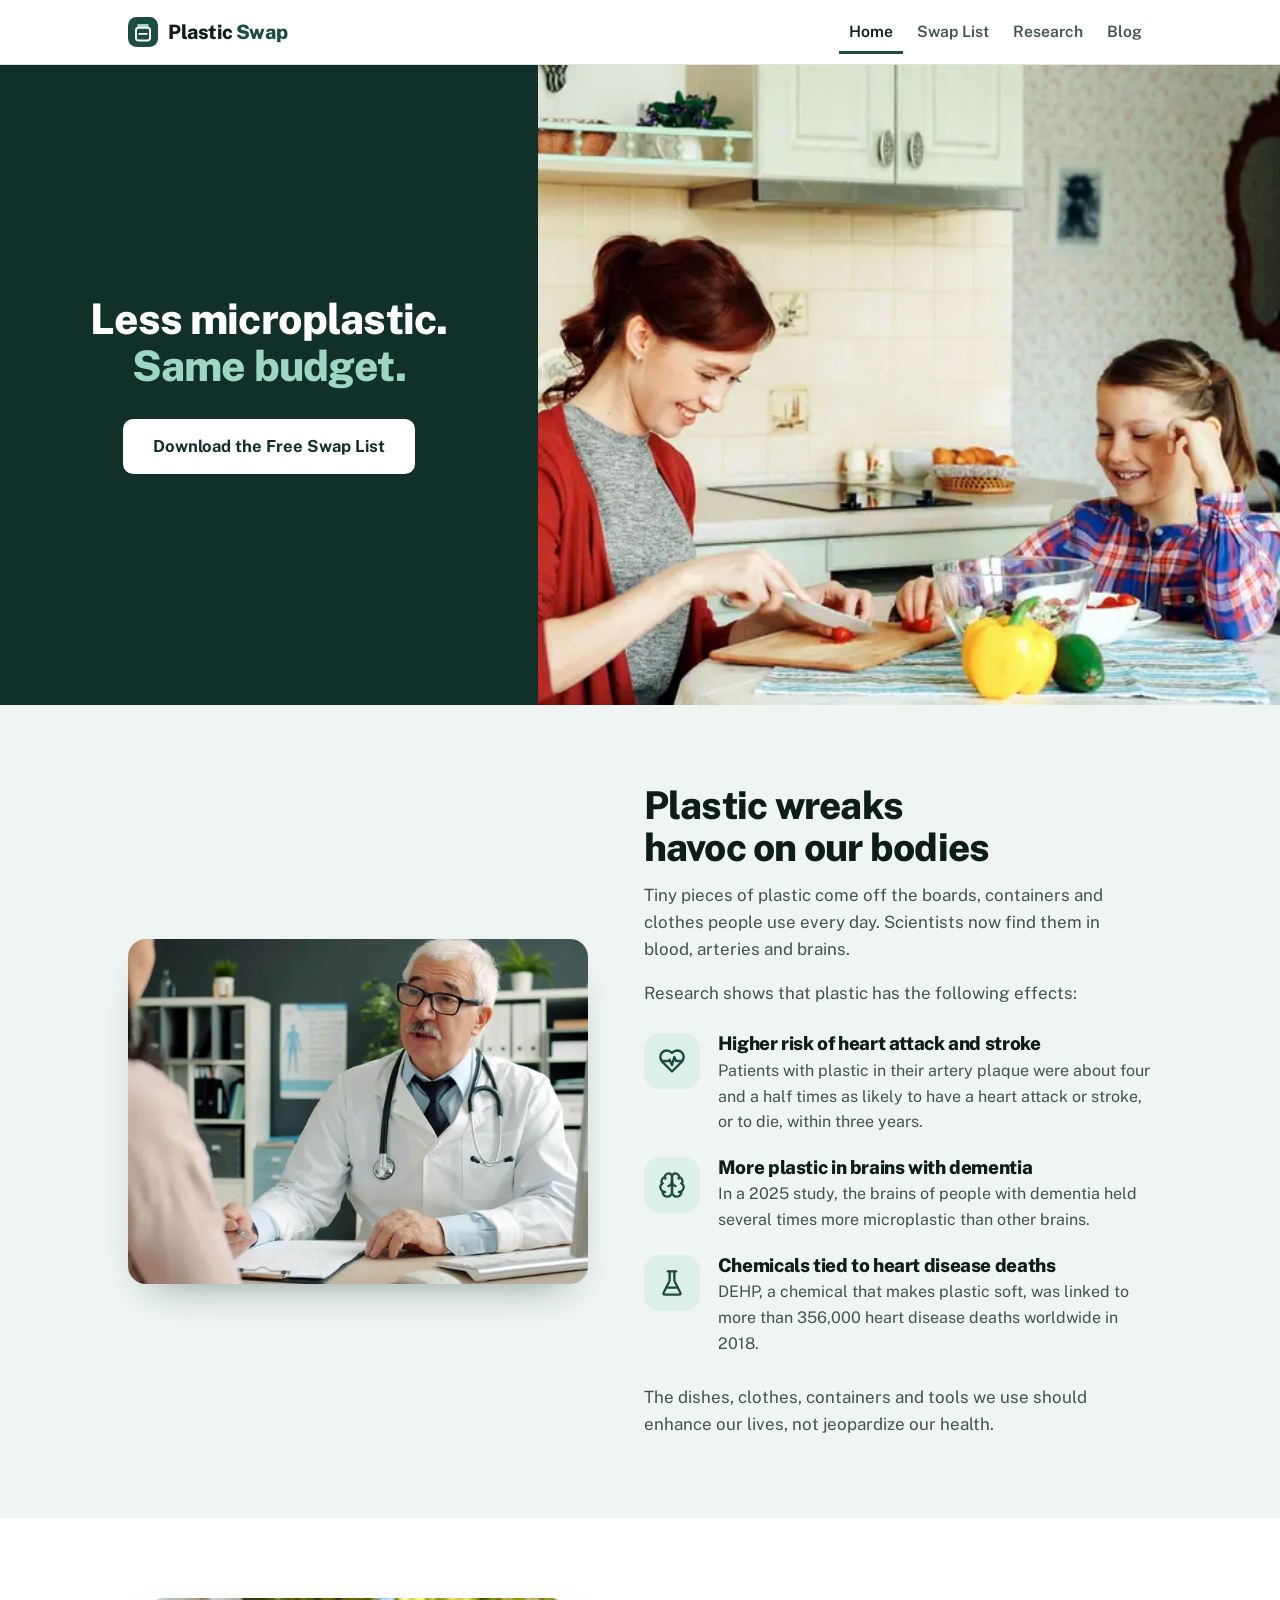
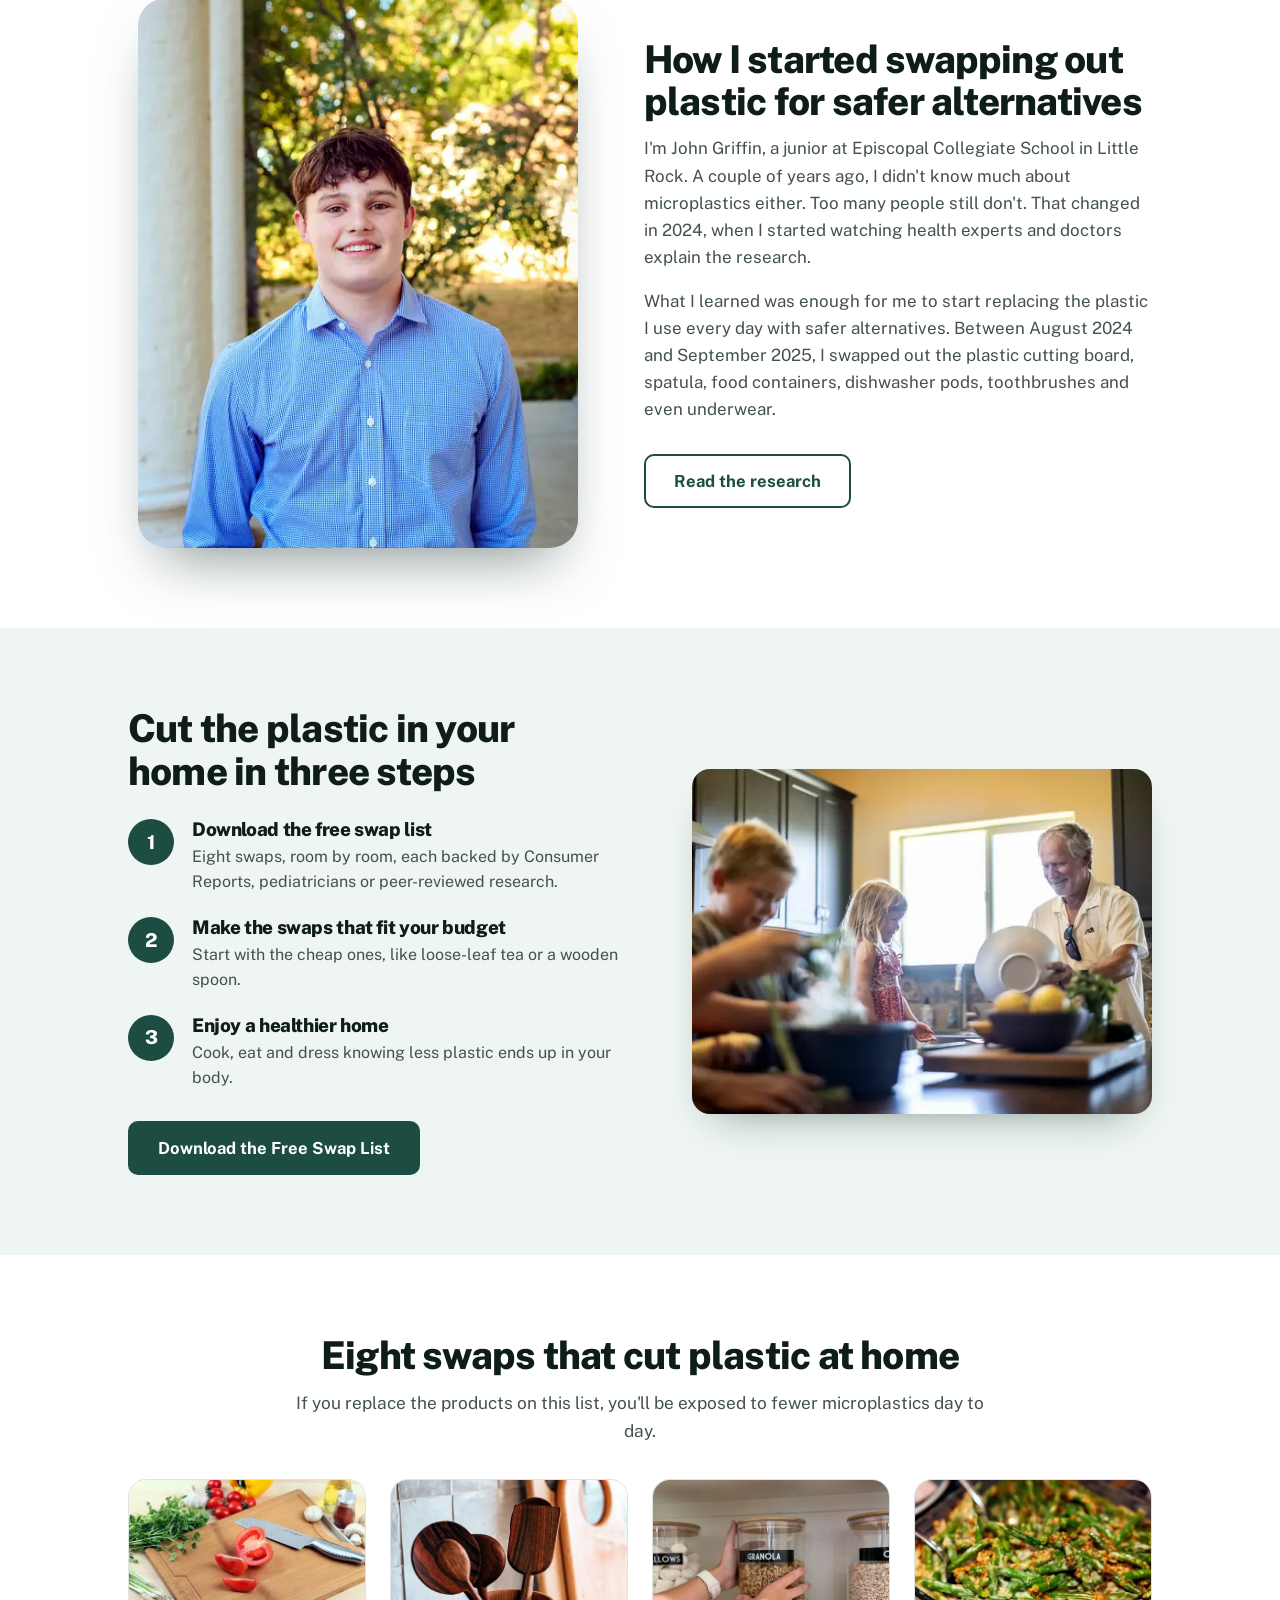
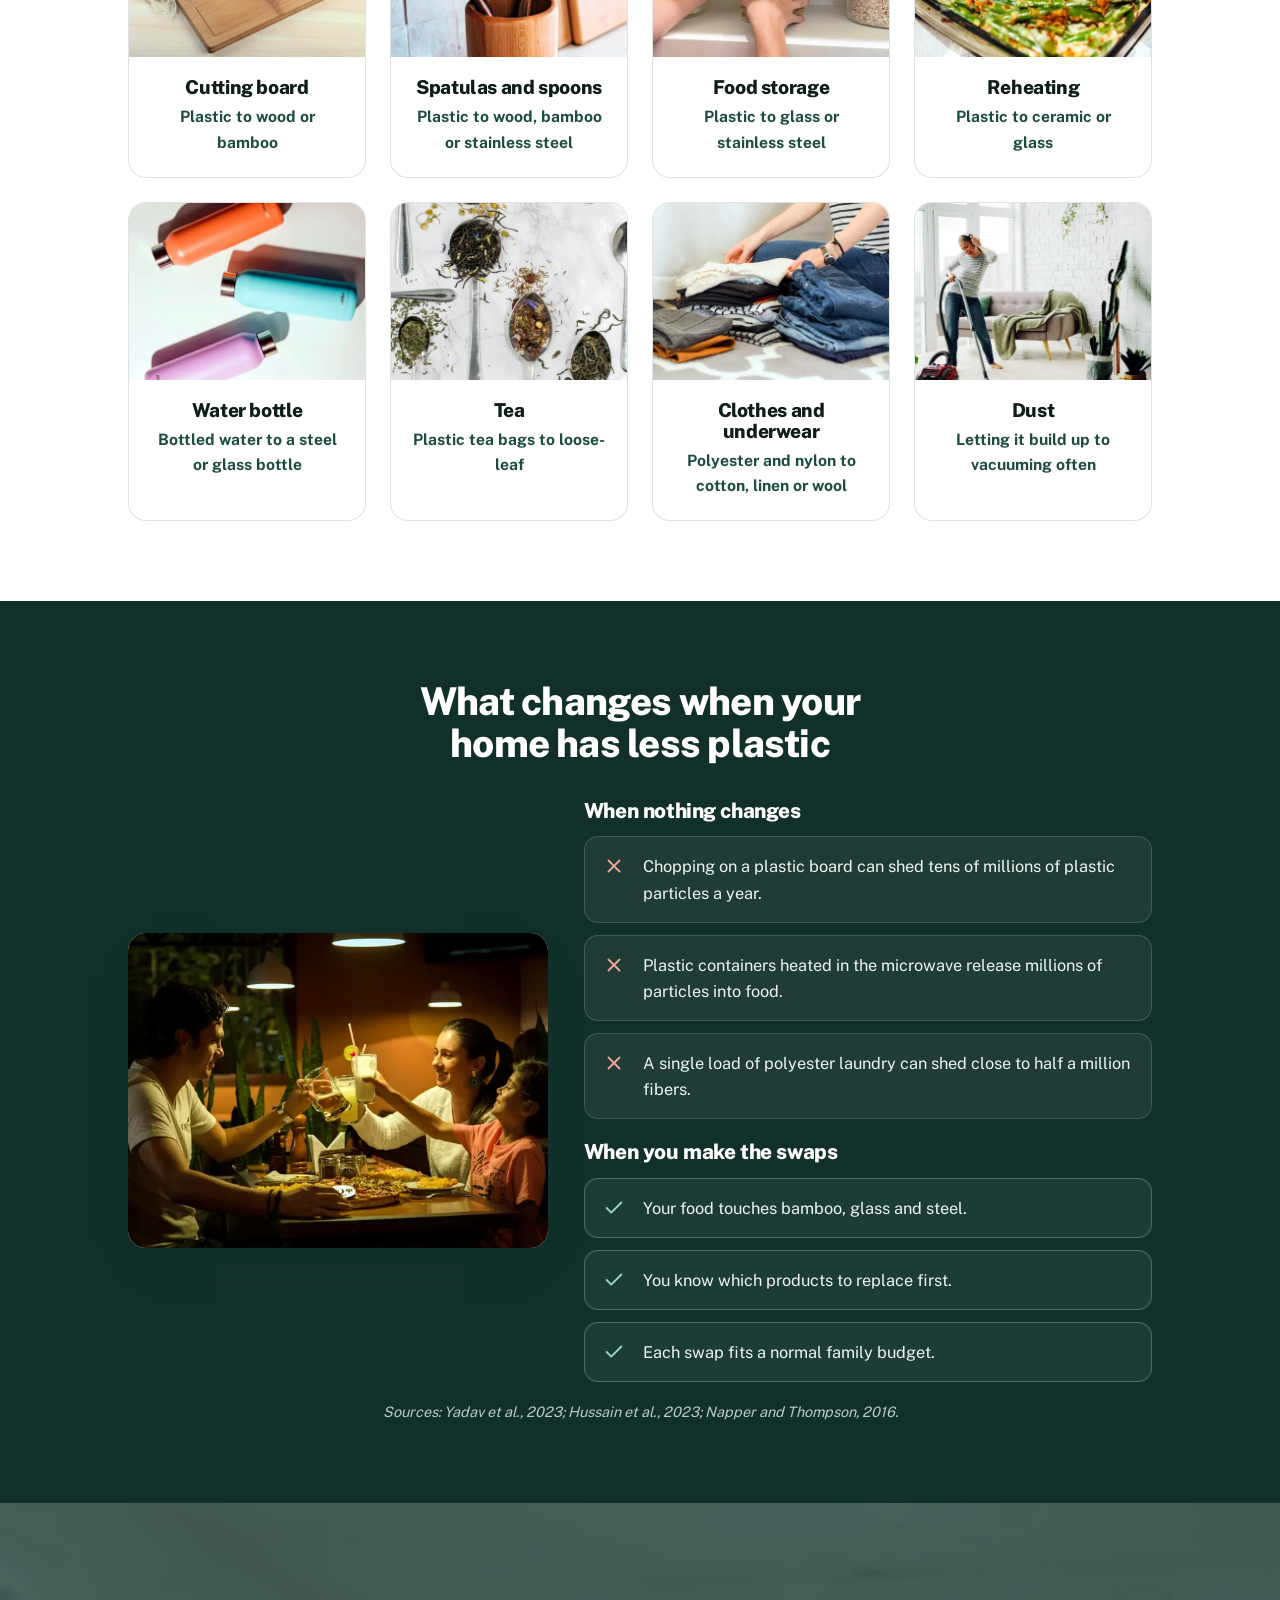
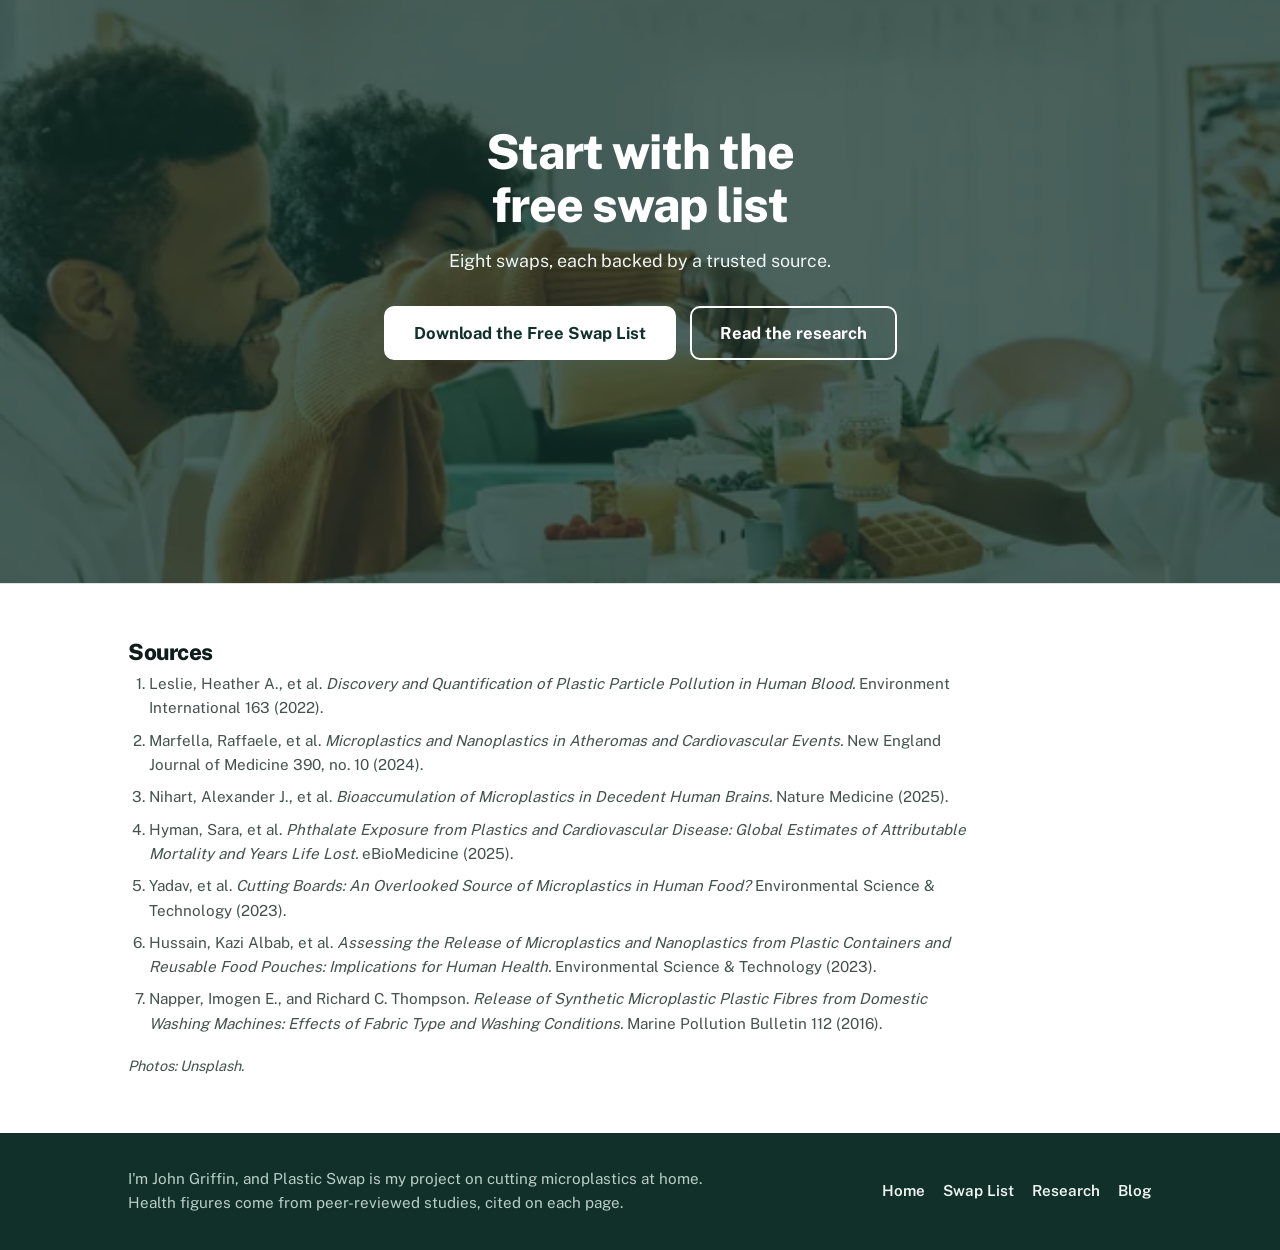
==== index.html @ f9f7e8ff "Step 3 wording Co-Authored-By: Claude Opus 5.5 <noreply@anthropic.com>" ====
<!DOCTYPE html>
<html lang="en">
<head>
<meta charset="UTF-8">
<meta name="viewport" content="width=device-width, initial-scale=1.0">
<title>Less Microplastic, Same Budget: Everyday Plastic Swaps | Plastic Swap</title>
<meta name="description" content="A free list of everyday plastic swaps backed by Consumer Reports, pediatricians and peer-reviewed research, from cutting boards and food storage to clothes and underwear.">
<meta name="robots" content="noindex,nofollow">
<link rel="canonical" href="https://odyssey-jotun.github.io/plastic-swap/">
<meta name="author" content="John Griffin">
<meta name="theme-color" content="#12302A">
<meta property="og:site_name" content="Plastic Swap">
<meta property="og:title" content="Less Microplastic, Same Budget: Everyday Plastic Swaps | Plastic Swap">
<meta property="og:description" content="A free list of everyday plastic swaps backed by Consumer Reports, pediatricians and peer-reviewed research, from cutting boards and food storage to clothes and underwear.">
<meta property="og:type" content="website">
<meta property="og:url" content="https://odyssey-jotun.github.io/plastic-swap/">
<meta property="og:image" content="https://odyssey-jotun.github.io/plastic-swap/images/og.jpg">
<meta property="og:image:width" content="1200">
<meta property="og:image:height" content="630">
<meta property="og:image:alt" content="Less microplastic. Same budget. A free list of everyday plastic swaps.">
<meta name="twitter:card" content="summary_large_image">
<link rel="icon" href="favicon.svg" type="image/svg+xml">
<link rel="preload" as="image" type="image/webp" href="images/banner-m-900.webp" imagesrcset="images/banner-m-600.webp 600w, images/banner-m-900.webp 900w" imagesizes="100vw" media="(max-width: 860px)" fetchpriority="high">
<link rel="preload" as="image" type="image/webp" href="images/banner-1300.webp" imagesrcset="images/banner-900.webp 900w, images/banner-1300.webp 1300w, images/banner-1800.webp 1800w" imagesizes="58vw" media="(min-width: 861px)" fetchpriority="high">
<link rel="preload" href="fonts/public-sans.woff2" as="font" type="font/woff2" crossorigin>
<style>@font-face{font-family:'Public Sans';font-style:normal;font-weight:400 800;font-display:swap;src:url(fonts/public-sans.woff2) format('woff2')}:root{--bg:#FFFFFF;--bg-alt:#EEF5F2;--card:#FFFFFF;--ink:#0F1D1A;--ink-soft:#43524E;--primary:#1C4C42;--primary-dk:#12302A;--blue:#2A62A0;--mint:#9ED6C4;--mint-lt:#DCEFE8;--red:#B0392B;--on-dark:#EEF5F2;--on-dark-soft:#B8CEC7;--line:rgba(15,29,26,0.12);--radius:18px;--radius-lg:28px;--wrap:1080px;--flow-tight:0.32em;--flow-block:44px;--flow-section:80px}*{box-sizing:border-box}html{scroll-behavior:smooth;scroll-padding-top:84px}@media (prefers-reduced-motion:reduce){html{scroll-behavior:auto}*{animation-duration:0.001ms !important;transition-duration:0.001ms !important}}body{margin:0;background:var(--bg);color:var(--ink);font-family:'Public Sans',ui-sans-serif,system-ui,-apple-system,'Segoe UI',sans-serif;font-size:18px;line-height:1.6;-webkit-font-smoothing:antialiased}h1,h2,h3{font-weight:800;line-height:1.1;margin:0 0 var(--flow-tight);color:var(--ink);letter-spacing:-0.02em;text-wrap:balance}p{margin:0 0 1em}p:last-child{margin-bottom:0}a{color:inherit}img{max-width:100%;height:auto}.wrap{max-width:var(--wrap);margin:0 auto;padding:0 28px}.skip{position:absolute;left:-9999px;top:10px;background:var(--card);color:var(--ink);padding:12px 18px;border-radius:10px;z-index:100;text-decoration:none;font-weight:700;border:2px solid var(--primary)}.skip:focus{left:16px}a:focus-visible{outline:3px solid var(--blue);outline-offset:3px;border-radius:4px}nav.site{position:sticky;top:0;z-index:20;background:rgba(255,255,255,0.95);backdrop-filter:blur(8px);border-bottom:1px solid var(--line)}nav.site .wrap{display:flex;align-items:center;justify-content:space-between;gap:4px 20px;padding-top:10px;padding-bottom:10px;flex-wrap:wrap}.wordmark{display:inline-flex;align-items:center;gap:10px;font-weight:800;font-size:1.24rem;letter-spacing:-0.02em;color:var(--ink);text-decoration:none;white-space:nowrap;min-height:44px}.wordmark .mark{width:30px;height:30px;flex:none}.wordmark .last{color:var(--primary)}nav.site ul{list-style:none;display:flex;align-items:center;gap:4px;margin:0;padding:0;font-size:0.98rem;font-weight:600}nav.site ul a{text-decoration:none;color:var(--ink-soft);display:inline-flex;align-items:center;min-height:44px;padding:0 10px;white-space:nowrap;transition:color 0.15s ease}nav.site ul a:hover{color:var(--blue)}nav.site ul a[aria-current="page"]{color:var(--ink);box-shadow:inset 0 -3px 0 var(--primary)}.btn{display:inline-flex;align-items:center;justify-content:center;text-align:center;min-height:52px;padding:12px 28px;background:var(--primary);color:#FFFFFF;text-decoration:none;font-weight:700;font-size:1.04rem;border-radius:10px;border:2px solid var(--primary);transition:background 0.18s ease,color 0.18s ease,border-color 0.18s ease}.btn:hover{background:var(--blue);border-color:var(--blue)}.btn.light{background:#FFFFFF;border-color:#FFFFFF;color:var(--primary-dk)}.btn.light:hover{background:var(--mint);border-color:var(--mint)}.btn-row{display:flex;gap:14px;flex-wrap:wrap;align-items:center;justify-content:center;margin-top:30px}section{padding:var(--flow-section) 0}.band{background:var(--bg-alt)}.section-head{max-width:720px;margin-bottom:34px}.section-head.center{text-align:center;margin-left:auto;margin-right:auto}h2{font-size:clamp(1.75rem,3.2vw,2.4rem)}.section-head p{color:var(--ink-soft);font-size:1.08rem}.banner{position:relative;background:var(--primary-dk);color:var(--on-dark);overflow:hidden;min-height:min(680px,78vh);display:flex;align-items:center}.banner picture,.banner img{position:absolute;inset:0;width:100%;height:100%}.banner img{object-fit:cover;object-position:70% 40%}.banner::before{content:"";position:absolute;inset:0;z-index:1;background:linear-gradient(90deg,rgba(18,48,42,0.94) 0%,rgba(18,48,42,0.86) 30%,rgba(18,48,42,0.35) 52%,rgba(18,48,42,0) 66%)}.banner .wrap{position:relative;z-index:2;width:100%;padding-top:56px;padding-bottom:56px}.banner-text{max-width:600px;text-align:center}.banner h1{color:#FFFFFF;font-size:clamp(2.4rem,4.6vw,3.8rem)}.banner h1 span{display:block;color:var(--mint)}.portrait{margin:0;aspect-ratio:4/5;border-radius:var(--radius-lg);overflow:hidden;width:100%;max-width:440px;justify-self:center;box-shadow:0 30px 60px -24px rgba(18,48,42,0.55)}.portrait img{display:block;width:100%;height:100%;object-fit:cover}@media (prefers-reduced-motion:no-preference){.banner-text{animation:rise 0.7s cubic-bezier(.2,.7,.2,1) 0.1s both}}@keyframes rise{from{opacity:0;transform:translateY(18px)}to{opacity:1;transform:none}}@media (max-width:860px){.banner{display:block;min-height:0}.banner picture,.banner img{position:static;display:block;height:auto;aspect-ratio:4/3}.banner::before{display:none}.banner .wrap{padding-top:30px;padding-bottom:44px}.banner-text{max-width:none}}.page-hero{padding:60px 0 64px}.page-hero h1{font-size:clamp(2.1rem,4.4vw,3.1rem)}.page-hero .lede{font-size:1.14rem;color:var(--ink-soft);margin-top:8px;max-width:34em}.page-hero .btn-row{justify-content:flex-start}.split{display:grid;grid-template-columns:1.05fr 0.95fr;gap:56px;align-items:center}.split.flip{grid-template-columns:0.95fr 1.05fr}.split p{color:var(--ink-soft);font-size:1.06rem}.photo{margin:0;border-radius:var(--radius);overflow:hidden;aspect-ratio:4/3;background:var(--bg-alt);box-shadow:0 20px 40px -24px rgba(18,48,42,0.55)}.photo img{display:block;width:100%;height:100%;object-fit:cover}.cards{display:grid;grid-template-columns:repeat(3,1fr);gap:22px}.card{background:var(--card);border:1px solid var(--line);border-radius:var(--radius);padding:30px 26px 28px;text-align:center}.card h3{font-size:1.24rem}.card p{font-size:1rem;color:var(--ink-soft)}.icon{width:64px;height:64px;border-radius:18px;background:var(--mint-lt);color:var(--primary);display:flex;align-items:center;justify-content:center;margin:0 auto 18px}.icon svg{width:32px;height:32px}a.card{text-decoration:none;color:inherit;transition:border-color 0.15s ease}a.card:hover{border-color:var(--blue)}a.card:hover h3{color:var(--blue)}.card .to{font-size:0.95rem;font-weight:700;color:var(--primary);margin:0}.punch{font-weight:700;font-size:clamp(1.2rem,2.2vw,1.45rem);line-height:1.35;text-align:center;color:var(--primary);max-width:720px;margin:var(--flow-block) auto 0}.steps{list-style:none;margin:0;padding:0;display:grid;grid-template-columns:repeat(3,1fr);gap:22px;counter-reset:step}.steps li{background:var(--card);border:1px solid var(--line);border-radius:var(--radius);padding:28px 26px;counter-increment:step;text-align:center}.steps li:before{content:counter(step);display:flex;align-items:center;justify-content:center;width:46px;height:46px;border-radius:50%;background:var(--primary);color:#FFFFFF;font-weight:800;font-size:1.3rem;margin:0 auto 18px}.steps h3{font-size:1.24rem}.steps p{font-size:1rem;color:var(--ink-soft)}.after{background:var(--primary-dk);color:var(--on-dark)}.after h2,.after h3{color:#FFFFFF}.stakes{display:grid;grid-template-columns:1fr 1fr;gap:26px}.stake h3{font-size:1.3rem;margin-bottom:14px;text-align:center}.outcomes{list-style:none;margin:0;padding:0;display:grid;gap:12px}.outcomes li{display:grid;grid-template-columns:26px 1fr;gap:14px;align-items:start;background:rgba(255,255,255,0.06);border:1px solid rgba(238,245,242,0.16);border-radius:14px;padding:16px 18px;color:var(--on-dark);font-size:1.02rem}.outcomes svg{width:22px;height:22px;margin-top:2px;color:#F2A597}.stake.good .outcomes svg{color:var(--mint)}.stake.good .outcomes li{background:rgba(158,214,196,0.08);border-color:rgba(158,214,196,0.34)}.after .cite-line{color:var(--on-dark-soft);text-align:center}.closing{text-align:center}.closing .wrap{max-width:680px}.closing p{color:var(--ink-soft);font-size:1.08rem}.card .num{font-weight:800;font-size:clamp(2.3rem,4vw,2.9rem);line-height:1;letter-spacing:-0.03em;color:var(--primary);margin:0 0 10px}.card .of{font-size:0.9rem;font-weight:700;color:var(--ink-soft);margin:12px 0 0;border-top:1px solid var(--line);padding-top:12px}.card .more{margin-top:12px;font-weight:700;font-size:0.96rem}.card .more a{color:var(--blue);text-decoration-thickness:2px;text-underline-offset:3px}.cards.four{grid-template-columns:repeat(2,1fr);max-width:860px;margin:0 auto}.btn.ghost{background:transparent;color:var(--primary)}.btn.ghost:hover{background:var(--primary);color:#FFFFFF;border-color:var(--primary)}.cite-line.center{text-align:center}.hero-photo{margin:0;border-radius:var(--radius-lg);overflow:hidden;aspect-ratio:3/2;background:var(--bg-alt);box-shadow:0 24px 48px -26px rgba(18,48,42,0.6)}.hero-photo img{display:block;width:100%;height:100%;object-fit:cover}.prose{max-width:760px;margin:0 auto}.prose p{color:var(--ink-soft);font-size:1.06rem}.chart{background:var(--card);border:1px solid var(--line);border-radius:var(--radius);padding:28px 30px;margin:0}.chart h3{font-size:1.22rem}.chart .sub{color:var(--ink-soft);font-size:0.98rem;margin-bottom:20px}.bars{display:grid;gap:14px}.barline{display:grid;grid-template-columns:130px 1fr;gap:12px;align-items:center;font-size:0.94rem;font-weight:600;color:var(--ink-soft)}.track{height:40px;background:var(--bg-alt);border-radius:6px}.bar{display:flex;align-items:center;justify-content:flex-end;height:100%;padding-right:10px;border-radius:6px;color:#FFFFFF;font-weight:800;min-width:60px}.bar.hi{background:var(--red)}.bar.lo{background:var(--primary)}.lead{font-size:1.12rem;color:var(--ink-soft)}.points,.statlist,.steps-list{list-style:none;margin:26px 0 0;padding:0;display:grid;gap:22px}.points li{display:grid;grid-template-columns:56px 1fr;gap:18px;align-items:start}.points .icon{width:56px;height:56px;border-radius:16px;margin:0}.points .icon svg{width:28px;height:28px}.points h3,.statlist h3,.steps-list h3{font-size:1.18rem;margin-bottom:4px}.points p,.statlist p,.steps-list p{font-size:1rem;color:var(--ink-soft);margin:0}.statlist li{display:grid;grid-template-columns:120px 1fr;gap:18px;align-items:start;padding-bottom:20px;border-bottom:1px solid var(--line)}.statlist li:last-child{border-bottom:0;padding-bottom:0}.statlist .n{font-weight:800;font-size:2rem;line-height:1.05;letter-spacing:-0.03em;color:var(--primary);margin:0}.steps-list{counter-reset:step}.steps-list li{display:grid;grid-template-columns:46px 1fr;gap:18px;align-items:start;counter-increment:step}.steps-list li:before{content:counter(step);display:flex;align-items:center;justify-content:center;width:46px;height:46px;border-radius:50%;background:var(--primary);color:#FFFFFF;font-weight:800;font-size:1.2rem}.split .btn-row{justify-content:flex-start}.pcards{display:grid;grid-template-columns:repeat(3,1fr);gap:24px}.pcards.four{grid-template-columns:repeat(4,1fr)}.pcard{background:var(--card);border:1px solid var(--line);border-radius:var(--radius);overflow:hidden;text-decoration:none;color:inherit;display:flex;flex-direction:column}a.pcard{transition:border-color 0.15s ease,transform 0.2s ease}a.pcard:hover{border-color:var(--blue);transform:translateY(-3px)}a.pcard:hover h3{color:var(--blue)}.card-photo{margin:0;aspect-ratio:4/3;overflow:hidden;background:var(--bg-alt)}.card-photo img{display:block;width:100%;height:100%;object-fit:cover}.pcard-body{padding:20px 20px 22px;text-align:center}.pcard-body h3{font-size:1.2rem}.pcard-body p{font-size:0.98rem;color:var(--ink-soft)}.pcard-body .to{font-weight:700;color:var(--primary);margin:0}.pcard .num{font-weight:800;font-size:1.9rem;line-height:1;letter-spacing:-0.03em;color:var(--primary);margin:0 0 8px}.pcard .more{margin-top:10px;font-weight:700}.pcard .more a{color:var(--blue);text-underline-offset:3px}.stakes-split{display:grid;grid-template-columns:0.85fr 1.15fr;gap:36px;align-items:center}.stakes-split .stakes{grid-template-columns:1fr;gap:22px}.stakes-split .stake h3{text-align:left}.btn.ghost-light{background:transparent;color:#FFFFFF;border-color:#FFFFFF}.btn.ghost-light:hover{background:#FFFFFF;color:var(--primary-dk)}.closing-banner h2{color:#FFFFFF;font-size:clamp(2rem,3.8vw,3rem)}.closing-banner p{color:var(--on-dark);font-size:1.12rem}@media (max-width:1000px){.pcards.four{grid-template-columns:repeat(2,1fr)}}@media (max-width:860px){.pcards{grid-template-columns:repeat(2,1fr);gap:14px}.stakes-split{grid-template-columns:1fr}.statlist li{grid-template-columns:1fr;gap:6px}}@media (max-width:620px){.pcards,.pcards.four{grid-template-columns:1fr}}.room{scroll-margin-top:90px}.room + .room{border-top:1px solid var(--line)}.swaps{display:grid;grid-template-columns:repeat(auto-fit,minmax(260px,320px));justify-content:center;gap:22px}.swap{background:var(--card);border:1px solid var(--line);border-radius:var(--radius);overflow:hidden;scroll-margin-top:90px}.swap-body{padding:0 24px 24px}.swap .icon{margin-top:-32px;position:relative;box-shadow:0 0 0 5px var(--card)}.swap h3{font-size:1.3rem;text-align:center}.swap .to{text-align:center;font-weight:700;color:var(--primary);margin-bottom:14px}.swap-body>p{color:var(--ink-soft);font-size:1rem}.facts-list{list-style:none;margin:16px 0 0;padding:14px 0 0;border-top:1px solid var(--line);display:grid;gap:8px;font-size:0.96rem}.facts-list li{display:grid;grid-template-columns:20px 1fr;gap:10px;align-items:start;color:var(--ink-soft)}.facts-list svg{width:18px;height:18px;margin-top:3px;color:var(--primary)}.facts-list b{display:block;color:var(--ink);font-weight:700}.band .swap{background:#FFFFFF}.cite-line{font-size:0.9rem;color:var(--ink-soft);font-style:italic;margin-top:18px}.refs{padding:56px 0;border-top:1px solid var(--line)}.refs h2{font-size:1.4rem}.refs ol{max-width:860px;margin:0;padding-left:1.3rem;display:grid;gap:8px;font-size:0.95rem;color:var(--ink-soft)}footer{background:var(--primary-dk);color:var(--on-dark-soft);padding:34px 0;font-size:0.95rem}footer .wrap{display:flex;justify-content:space-between;align-items:center;flex-wrap:wrap;gap:10px 24px}footer p{margin:0;max-width:40em}footer ul{list-style:none;display:flex;flex-wrap:wrap;gap:0 18px;margin:0;padding:0;font-weight:600}footer ul a{display:inline-flex;align-items:center;min-height:44px;color:var(--on-dark);text-decoration:none}footer ul a:hover{color:var(--mint)}@media (max-width:860px){.split,.split.flip{grid-template-columns:1fr;gap:30px}.split>.portrait,.split>.photo{order:-1}.page-hero .portrait{max-width:340px}.cards,.cards.four,.steps,.stakes{grid-template-columns:1fr}.page-hero .hero-photo{order:-1;aspect-ratio:16/10}.cards.preview{grid-template-columns:1fr 1fr;gap:12px}.cards.preview .card{padding:20px 12px}.cards.preview .icon{width:52px;height:52px;margin-bottom:10px}.cards.preview h3{font-size:1.06rem}.cards.preview .to{font-size:0.86rem}}@media (max-width:620px){:root{--flow-section:56px;--flow-block:34px}body{font-size:17px}.wrap{padding:0 20px}.page-hero{padding:28px 0 44px}.btn-row .btn{width:100%}.barline{grid-template-columns:1fr;gap:4px}.chart{padding:22px 18px}.swaps{grid-template-columns:1fr}.wordmark{font-size:1.14rem}}.room-tag{display:none}@media print{@page{size:letter;margin:0.45in 0.55in}body{font-size:10.5pt}nav.site,footer,.skip,.page-hero .portrait,.page-hero .hero-photo,.card-photo,.btn-row,.closing,.room .section-head{display:none !important}main{display:grid;grid-template-columns:1fr 1fr;gap:10pt}.page-hero{grid-column:1 / -1;padding:0 0 2pt}.page-hero .wrap,.page-hero .split{display:block;padding:0}.page-hero h1{font-size:20pt}.page-hero .lede{font-size:10.5pt;margin:4pt 0 0;max-width:none}.room,.room .wrap,.swaps{display:contents}.swap-body{padding:0}.swap .icon{margin-top:0;box-shadow:none}.swap{padding:9pt 13pt 9pt;break-inside:avoid;border-color:#BFCFCA;border-radius:12px}.room-tag{display:block;text-align:center;font-size:8pt;font-weight:700;letter-spacing:0.02em;color:var(--ink-soft);margin:0 0 2pt}.swap .icon{width:30px;height:30px;border-radius:9px;margin-bottom:4pt}.swap .icon svg{width:19px;height:19px}.swap h3{font-size:12.5pt;margin-bottom:1pt}.swap .to{font-size:9.5pt;margin-bottom:5pt}.swap-body>p{font-size:9.2pt;line-height:1.4}.facts-list{font-size:8.8pt;line-height:1.35;margin-top:6pt;padding-top:6pt;gap:2pt}.facts-list li{grid-template-columns:12px 1fr;gap:6pt}.facts-list svg{width:11px;height:11px;margin-top:2px}.facts-list b{display:inline;margin-right:4pt}.refs{display:none !important}}.closing-banner::before{background:rgba(18,48,42,0.76)}.closing-banner .banner-text{margin:0 auto}@media (max-width:860px){.closing-banner .wrap{padding-top:30px}}.swap .source{display:grid;grid-template-columns:18px 1fr;gap:10px;align-items:start;margin:16px 0 0;padding-top:14px;border-top:1px solid var(--line);font-size:0.92rem;color:var(--ink-soft)}.swap .source svg{width:16px;height:16px;margin-top:3px;color:var(--primary)}.swap .more{margin:10px 0 0;font-weight:700;font-size:0.95rem}.swap .more a{color:var(--blue);text-underline-offset:3px}.byline{font-weight:700;color:var(--primary);margin-bottom:8px}.post{padding-top:24px}.prose h2{margin-top:var(--flow-block)}.prose h3{font-size:1.2rem;margin-top:28px;scroll-margin-top:90px}.table-wrap{overflow-x:auto;margin:28px 0 0;border:1px solid var(--line);border-radius:var(--radius)}.price-table{width:100%;border-collapse:collapse;font-size:0.96rem;min-width:560px}.price-table th,.price-table td{text-align:left;padding:12px 16px;border-bottom:1px solid var(--line);vertical-align:top}.price-table thead th{background:var(--bg-alt);font-weight:700;color:var(--ink)}.price-table tbody tr:last-child th,.price-table tbody tr:last-child td{border-bottom:0}.price-table tbody th a{color:var(--primary);text-underline-offset:3px}.price-table td{color:var(--ink-soft)}@media (max-width:620px){.pcards.preview{grid-template-columns:1fr 1fr;gap:12px}.pcards.preview .pcard-body{padding:12px 10px 14px}.pcards.preview h3{font-size:1rem}.pcards.preview .to{font-size:0.86rem}}@media print{.swap .more{display:none}.swap .source{font-size:8.5pt;margin-top:6pt;padding-top:6pt;grid-template-columns:11px 1fr;gap:6pt}.swap .source svg{width:11px;height:11px;margin-top:1px}}@media print{@page{margin:0.4in 0.5in}main{gap:8pt}.page-hero h1{font-size:18pt}.page-hero .lede{font-size:9.5pt}.swap{padding:7pt 11pt 7pt}.room-tag{font-size:7pt;margin:0 0 1pt}.swap .icon{width:24px;height:24px;border-radius:7px;margin-bottom:2pt}.swap .icon svg{width:15px;height:15px}.swap h3{font-size:11.5pt}.swap .to{font-size:9pt;margin-bottom:3pt}.swap-body>p{font-size:8.8pt;line-height:1.35}.swap .source{font-size:8pt;margin-top:4pt;padding-top:4pt}}@media (min-width:861px){.hero-split{display:grid;grid-template-columns:0.42fr 0.58fr;align-items:stretch;min-height:min(640px,76vh)}.hero-split::before{display:none}.hero-split picture{position:relative;grid-column:2;grid-row:1;inset:auto}.hero-split picture img{position:absolute;inset:0;width:100%;height:100%;object-fit:cover;object-position:78% 40%}.hero-split .wrap{grid-column:1;grid-row:1;display:flex;align-items:center;justify-content:center;padding:56px 28px;max-width:none;margin:0}.hero-split .banner-text{max-width:540px}.hero-split h1{font-size:clamp(2rem,3.3vw,3.1rem)}}.points + p{margin-top:28px}</style>
<script type="application/ld+json">{"@context":"https://schema.org","@graph":[{"@type":"WebSite","@id":"https://odyssey-jotun.github.io/plastic-swap/#site","url":"https://odyssey-jotun.github.io/plastic-swap/","name":"Plastic Swap","description":"A free list of everyday plastic swaps that cut microplastic exposure at home, with what each one cost.","author":{"@id":"https://odyssey-jotun.github.io/plastic-swap/#john"},"inLanguage":"en-US"},{"@type":"Person","@id":"https://odyssey-jotun.github.io/plastic-swap/#john","name":"John Griffin","description":"High school junior in Little Rock who created Plastic Swap, a free list of everyday swaps that cut microplastic exposure at home."},{"@type":"WebPage","@id":"https://odyssey-jotun.github.io/plastic-swap/#page","url":"https://odyssey-jotun.github.io/plastic-swap/","name":"Less Microplastic, Same Budget: Everyday Plastic Swaps | Plastic Swap","description":"A free list of everyday plastic swaps backed by Consumer Reports, pediatricians and peer-reviewed research, from cutting boards and food storage to clothes and underwear.","isPartOf":{"@id":"https://odyssey-jotun.github.io/plastic-swap/#site"},"author":{"@id":"https://odyssey-jotun.github.io/plastic-swap/#john"},"inLanguage":"en-US","datePublished":"2026-11-02","dateModified":"2026-11-02","image":"https://odyssey-jotun.github.io/plastic-swap/images/og.jpg","about":"Reducing microplastic exposure at home"}]}</script>
</head>
<body>

<a class="skip" href="#main">Skip to content</a>
<nav class="site" aria-label="Primary">
  <div class="wrap">
    <a class="wordmark" href="index.html"><svg class="mark" viewBox="0 0 32 32" aria-hidden="true"><rect width="32" height="32" rx="9" fill="#1C4C42"/><rect x="10" y="7.5" width="12" height="3.5" rx="1.2" fill="#9ED6C4"/><path d="M11 11.5h10c1.7 0 2.5 1.2 2.5 3V22c0 1.7-1.3 3-3 3h-9c-1.7 0-3-1.3-3-3v-7.5c0-1.8.8-3 2.5-3z" fill="none" stroke="#FFFFFF" stroke-width="2"/><path d="M12 18h8" stroke="#FFFFFF" stroke-width="2" stroke-linecap="round"/></svg><span>Plastic <span class="last">Swap</span></span></a>
    <ul>
      <li><a href="index.html" aria-current="page">Home</a></li>
      <li><a href="swaps.html">Swap List</a></li>
      <li><a href="research.html">Research</a></li>
      <li><a href="family-swaps.html">Blog</a></li>
    </ul>
  </div>
</nav>

<main id="main">

<header class="banner hero-split">
  <picture>
    <source media="(max-width: 860px)" srcset="images/banner-m-600.webp 600w, images/banner-m-900.webp 900w" sizes="100vw">
    <img src="images/banner-1300.webp" srcset="images/banner-900.webp 900w, images/banner-1300.webp 1300w, images/banner-1800.webp 1800w" sizes="58vw" width="1300" height="938" alt="A mother slicing tomatoes on a wooden cutting board while her daughter laughs at the kitchen table" fetchpriority="high" decoding="async">
  </picture>
  <div class="wrap">
    <div class="banner-text">
      <h1>Less microplastic. <span>Same budget.</span></h1>
      <div class="btn-row">
        <a href="swaps.html" class="btn light">Download the Free Swap List</a>
      </div>
    </div>
  </div>
</header>

<section id="problem" class="band">
  <div class="wrap split flip">
    <figure class="photo"><img src="images/doctor-office-900.webp" srcset="images/doctor-office-600.webp 600w, images/doctor-office-900.webp 900w" sizes="(max-width: 860px) calc(100vw - 40px), 520px" width="900" height="675" alt="A doctor in a white coat talking with a patient across his desk" loading="lazy" decoding="async"></figure>
    <div>
      <h2>Plastic wreaks havoc on our bodies</h2>
      <p class="lead">Tiny pieces of plastic come off the boards, containers and clothes people use every day. Scientists now find them in blood, arteries and brains.</p>
      <p>Research shows that plastic has the following effects:</p>
      <ul class="points">
        <li>
          <div class="icon"><svg viewBox="0 0 24 24" fill="none" stroke="currentColor" stroke-width="2" stroke-linecap="round" stroke-linejoin="round" aria-hidden="true"><path d="M19 14c1.49-1.46 3-3.21 3-5.5A5.5 5.5 0 0 0 16.5 3c-1.76 0-3 .5-4.5 2-1.5-1.5-2.74-2-4.5-2A5.5 5.5 0 0 0 2 8.5c0 2.3 1.5 4.05 3 5.5l7 7Z" /> <path d="M3.22 12H9.5l.5-1 2 4.5 2-7 1.5 3.5h5.27" /></svg></div>
          <div><h3>Higher risk of heart attack and stroke</h3><p>Patients with plastic in their artery plaque were about four and a half times as likely to have a heart attack or stroke, or to die, within three years.</p></div>
        </li>
        <li>
          <div class="icon"><svg viewBox="0 0 24 24" fill="none" stroke="currentColor" stroke-width="2" stroke-linecap="round" stroke-linejoin="round" aria-hidden="true"><path d="M12 5a3 3 0 1 0-5.997.125 4 4 0 0 0-2.526 5.77 4 4 0 0 0 .556 6.588A4 4 0 1 0 12 18Z" /> <path d="M12 5a3 3 0 1 1 5.997.125 4 4 0 0 1 2.526 5.77 4 4 0 0 1-.556 6.588A4 4 0 1 1 12 18Z" /> <path d="M15 13a4.5 4.5 0 0 1-3-4 4.5 4.5 0 0 1-3 4" /> <path d="M17.599 6.5a3 3 0 0 0 .399-1.375" /> <path d="M6.003 5.125A3 3 0 0 0 6.401 6.5" /> <path d="M3.477 10.896a4 4 0 0 1 .585-.396" /> <path d="M19.938 10.5a4 4 0 0 1 .585.396" /> <path d="M6 18a4 4 0 0 1-1.967-.516" /> <path d="M19.967 17.484A4 4 0 0 1 18 18" /></svg></div>
          <div><h3>More plastic in brains with dementia</h3><p>In a 2025 study, the brains of people with dementia held several times more microplastic than other brains.</p></div>
        </li>
        <li>
          <div class="icon"><svg viewBox="0 0 24 24" fill="none" stroke="currentColor" stroke-width="2" stroke-linecap="round" stroke-linejoin="round" aria-hidden="true"><path d="M10 2v7.527a2 2 0 0 1-.211.896L4.72 20.55a1 1 0 0 0 .9 1.45h12.76a1 1 0 0 0 .9-1.45l-5.069-10.127A2 2 0 0 1 14 9.527V2" /> <path d="M8.5 2h7" /> <path d="M7 16h10" /></svg></div>
          <div><h3>Chemicals tied to heart disease deaths</h3><p>DEHP, a chemical that makes plastic soft, was linked to more than 356,000 heart disease deaths worldwide in 2018.</p></div>
        </li>
      </ul>
      <p>The dishes, clothes, containers and tools we use should enhance our lives, not jeopardize our health.</p>
    </div>
  </div>
</section>

<section id="about">
  <div class="wrap split flip">
    <figure class="portrait"><img src="images/john-porch-800.webp" srcset="images/john-porch-480.webp 480w, images/john-porch-680.webp 680w, images/john-porch-800.webp 800w" sizes="(max-width: 860px) min(calc(100vw - 40px), 340px), 440px" width="800" height="1000" alt="Me in a blue button-down shirt beside a white column on a porch" loading="lazy" decoding="async"></figure>
    <div>
      <h2>How I started swapping out plastic for safer alternatives</h2>
      <p>I'm John Griffin, a junior at Episcopal Collegiate School in Little Rock. A couple of years ago, I didn't know much about microplastics either. Too many people still don't. That changed in 2024, when I started watching health experts and doctors explain the research.</p>
      <p>What I learned was enough for me to start replacing the plastic I use every day with safer alternatives. Between August 2024 and September 2025, I swapped out the plastic cutting board, spatula, food containers, dishwasher pods, toothbrushes and even underwear.</p>
      <div class="btn-row"><a href="research.html" class="btn ghost">Read the research</a></div>
    </div>
  </div>
</section>

<section id="plan" class="band">
  <div class="wrap split">
    <div>
      <h2>Cut the plastic in your home in three steps</h2>
      <ol class="steps-list">
        <li><div><h3>Download the free swap list</h3><p>Eight swaps, room by room, each backed by Consumer Reports, pediatricians or peer-reviewed research.</p></div></li>
        <li><div><h3>Make the swaps that fit your budget</h3><p>Start with the cheap ones, like loose-leaf tea or a wooden spoon.</p></div></li>
        <li><div><h3>Enjoy a healthier home</h3><p>Cook, eat and dress knowing less plastic ends up in your body.</p></div></li>
      </ol>
      <div class="btn-row"><a href="swaps.html" class="btn">Download the Free Swap List</a></div>
    </div>
    <figure class="photo"><img src="images/family-kitchen-900.webp" srcset="images/family-kitchen-600.webp 600w, images/family-kitchen-900.webp 900w" sizes="(max-width: 860px) calc(100vw - 40px), 520px" width="900" height="675" alt="A grandfather and two grandchildren preparing food together at a wooden cutting board in a sunny kitchen" loading="lazy" decoding="async"></figure>
  </div>
</section>

<section id="swaps">
  <div class="wrap">
    <div class="section-head center">
      <h2>Eight swaps that cut plastic at home</h2>
      <p>If you replace the products on this list, you'll be exposed to fewer microplastics day to day.</p>
    </div>
    <div class="pcards four preview">
      <a class="pcard" href="swaps.html#cutting-board">
        <figure class="card-photo"><img src="images/swap-board-720.webp" srcset="images/swap-board-480.webp 480w, images/swap-board-720.webp 720w" sizes="(max-width: 620px) calc(100vw - 40px), (max-width: 860px) 45vw, 340px" width="720" height="540" alt="A bamboo cutting board with sliced tomatoes and a steel knife" loading="lazy" decoding="async"></figure>
        <div class="pcard-body"><h3>Cutting board</h3><p class="to">Plastic to wood or bamboo</p></div>
      </a>
      <a class="pcard" href="swaps.html#utensils">
        <figure class="card-photo"><img src="images/swap-utensils-720.webp" srcset="images/swap-utensils-480.webp 480w, images/swap-utensils-720.webp 720w" sizes="(max-width: 620px) calc(100vw - 40px), (max-width: 860px) 45vw, 340px" width="720" height="540" alt="Wooden spoons and spatulas standing in a bamboo holder on a kitchen counter" loading="lazy" decoding="async"></figure>
        <div class="pcard-body"><h3>Spatulas and spoons</h3><p class="to">Plastic to wood, bamboo or stainless steel</p></div>
      </a>
      <a class="pcard" href="swaps.html#food-storage">
        <figure class="card-photo"><img src="images/swap-glass-720.webp" srcset="images/swap-glass-480.webp 480w, images/swap-glass-720.webp 720w" sizes="(max-width: 620px) calc(100vw - 40px), (max-width: 860px) 45vw, 340px" width="720" height="540" alt="Hands placing a glass jar of granola with a bamboo lid on a pantry shelf" loading="lazy" decoding="async"></figure>
        <div class="pcard-body"><h3>Food storage</h3><p class="to">Plastic to glass or stainless steel</p></div>
      </a>
      <a class="pcard" href="swaps.html#reheating">
        <figure class="card-photo"><img src="images/swap-microwave-720.webp" srcset="images/swap-microwave-480.webp 480w, images/swap-microwave-720.webp 720w" sizes="(max-width: 620px) calc(100vw - 40px), (max-width: 860px) 45vw, 340px" width="720" height="540" alt="A glass baking dish of green bean casserole on a kitchen table" loading="lazy" decoding="async"></figure>
        <div class="pcard-body"><h3>Reheating</h3><p class="to">Plastic to ceramic or glass</p></div>
      </a>
      <a class="pcard" href="swaps.html#water">
        <figure class="card-photo"><img src="images/swap-water-720.webp" srcset="images/swap-water-480.webp 480w, images/swap-water-720.webp 720w" sizes="(max-width: 620px) calc(100vw - 40px), (max-width: 860px) 45vw, 340px" width="720" height="540" alt="Three metal water bottles in orange, teal and lilac" loading="lazy" decoding="async"></figure>
        <div class="pcard-body"><h3>Water bottle</h3><p class="to">Bottled water to a steel or glass bottle</p></div>
      </a>
      <a class="pcard" href="swaps.html#tea">
        <figure class="card-photo"><img src="images/swap-tea-720.webp" srcset="images/swap-tea-480.webp 480w, images/swap-tea-720.webp 720w" sizes="(max-width: 620px) calc(100vw - 40px), (max-width: 860px) 45vw, 340px" width="720" height="540" alt="Spoonfuls of loose-leaf tea on a white marble counter" loading="lazy" decoding="async"></figure>
        <div class="pcard-body"><h3>Tea</h3><p class="to">Plastic tea bags to loose-leaf</p></div>
      </a>
      <a class="pcard" href="swaps.html#clothes">
        <figure class="card-photo"><img src="images/swap-cotton-720.webp" srcset="images/swap-cotton-480.webp 480w, images/swap-cotton-720.webp 720w" sizes="(max-width: 620px) calc(100vw - 40px), (max-width: 860px) 45vw, 340px" width="720" height="540" alt="A person folding a stack of clean clothes on the floor" loading="lazy" decoding="async"></figure>
        <div class="pcard-body"><h3>Clothes and underwear</h3><p class="to">Polyester and nylon to cotton, linen or wool</p></div>
      </a>
      <a class="pcard" href="swaps.html#dust">
        <figure class="card-photo"><img src="images/swap-dust-720.webp" srcset="images/swap-dust-480.webp 480w, images/swap-dust-720.webp 720w" sizes="(max-width: 620px) calc(100vw - 40px), (max-width: 860px) 45vw, 340px" width="720" height="540" alt="A woman vacuuming a bright living room" loading="lazy" decoding="async"></figure>
        <div class="pcard-body"><h3>Dust</h3><p class="to">Letting it build up to vacuuming often</p></div>
      </a>
    </div>
  </div>
</section>

<section id="stakes" class="after">
  <div class="wrap">
    <div class="section-head center">
      <h2>What changes when your home has less plastic</h2>
    </div>
    <div class="stakes-split">
      <figure class="photo"><img src="images/family-dinner-900.webp" srcset="images/family-dinner-600.webp 600w, images/family-dinner-900.webp 900w" sizes="(max-width: 860px) calc(100vw - 40px), 520px" width="900" height="675" alt="A family raising their glasses in a toast over dinner at home" loading="lazy" decoding="async"></figure>
      <div class="stakes">
        <div class="stake">
          <h3>When nothing changes</h3>
          <ul class="outcomes">
          <li><svg viewBox="0 0 24 24" fill="none" stroke="currentColor" stroke-width="2" stroke-linecap="round" stroke-linejoin="round" aria-hidden="true"><path d="M18 6 6 18" /> <path d="m6 6 12 12" /></svg><span>Chopping on a plastic board can shed tens of millions of plastic particles a year.</span></li>
          <li><svg viewBox="0 0 24 24" fill="none" stroke="currentColor" stroke-width="2" stroke-linecap="round" stroke-linejoin="round" aria-hidden="true"><path d="M18 6 6 18" /> <path d="m6 6 12 12" /></svg><span>Plastic containers heated in the microwave release millions of particles into food.</span></li>
          <li><svg viewBox="0 0 24 24" fill="none" stroke="currentColor" stroke-width="2" stroke-linecap="round" stroke-linejoin="round" aria-hidden="true"><path d="M18 6 6 18" /> <path d="m6 6 12 12" /></svg><span>A single load of polyester laundry can shed close to half a million fibers.</span></li>
          </ul>
        </div>
        <div class="stake good">
          <h3>When you make the swaps</h3>
          <ul class="outcomes">
          <li><svg viewBox="0 0 24 24" fill="none" stroke="currentColor" stroke-width="2" stroke-linecap="round" stroke-linejoin="round" aria-hidden="true"><path d="M20 6 9 17l-5-5" /></svg><span>Your food touches bamboo, glass and steel.</span></li>
          <li><svg viewBox="0 0 24 24" fill="none" stroke="currentColor" stroke-width="2" stroke-linecap="round" stroke-linejoin="round" aria-hidden="true"><path d="M20 6 9 17l-5-5" /></svg><span>You know which products to replace first.</span></li>
          <li><svg viewBox="0 0 24 24" fill="none" stroke="currentColor" stroke-width="2" stroke-linecap="round" stroke-linejoin="round" aria-hidden="true"><path d="M20 6 9 17l-5-5" /></svg><span>Each swap fits a normal family budget.</span></li>
          </ul>
        </div>
      </div>
    </div>
    <p class="cite-line">Sources: Yadav et al., 2023; Hussain et al., 2023; Napper and Thompson, 2016.</p>
  </div>
</section>

<section class="banner closing-banner">
  <picture><source media="(max-width: 860px)" srcset="images/closing-m-600.webp 600w, images/closing-m-900.webp 900w" sizes="100vw"><img src="images/closing-1600.webp" srcset="images/closing-1000.webp 1000w, images/closing-1600.webp 1600w, images/closing-2400.webp 2400w" sizes="100vw" width="1600" height="800" alt="A family laughing over breakfast as a father pours juice at a bright kitchen table" loading="lazy" decoding="async"></picture>
  <div class="wrap">
    <div class="banner-text">
      <h2>Start with the free swap list</h2>
      <p>Eight swaps, each backed by a trusted source.</p>
      <div class="btn-row"><a href="swaps.html" class="btn light">Download the Free Swap List</a><a href="research.html" class="btn ghost-light">Read the research</a></div>
    </div>
  </div>
</section>

<section class="refs" id="sources">
  <div class="wrap">
    <h2>Sources</h2>
    <ol>
      <li>Leslie, Heather A., et al. <em>Discovery and Quantification of Plastic Particle Pollution in Human Blood.</em> Environment International 163 (2022).</li>
      <li>Marfella, Raffaele, et al. <em>Microplastics and Nanoplastics in Atheromas and Cardiovascular Events.</em> New England Journal of Medicine 390, no. 10 (2024).</li>
      <li>Nihart, Alexander J., et al. <em>Bioaccumulation of Microplastics in Decedent Human Brains.</em> Nature Medicine (2025).</li>
      <li>Hyman, Sara, et al. <em>Phthalate Exposure from Plastics and Cardiovascular Disease: Global Estimates of Attributable Mortality and Years Life Lost.</em> eBioMedicine (2025).</li>
      <li>Yadav, et al. <em>Cutting Boards: An Overlooked Source of Microplastics in Human Food?</em> Environmental Science &amp; Technology (2023).</li>
      <li>Hussain, Kazi Albab, et al. <em>Assessing the Release of Microplastics and Nanoplastics from Plastic Containers and Reusable Food Pouches: Implications for Human Health.</em> Environmental Science &amp; Technology (2023).</li>
      <li>Napper, Imogen E., and Richard C. Thompson. <em>Release of Synthetic Microplastic Plastic Fibres from Domestic Washing Machines: Effects of Fabric Type and Washing Conditions.</em> Marine Pollution Bulletin 112 (2016).</li>
    </ol>
    <p class="cite-line">Photos: Unsplash.</p>
  </div>
</section>

</main>

<footer>
  <div class="wrap">
    <p>I'm John Griffin, and Plastic Swap is my project on cutting microplastics at home. Health figures come from peer-reviewed studies, cited on each page.</p>
    <ul>
      <li><a href="index.html">Home</a></li>
      <li><a href="swaps.html">Swap List</a></li>
      <li><a href="research.html">Research</a></li>
      <li><a href="family-swaps.html">Blog</a></li>
    </ul>
  </div>
</footer>

</body>
</html>
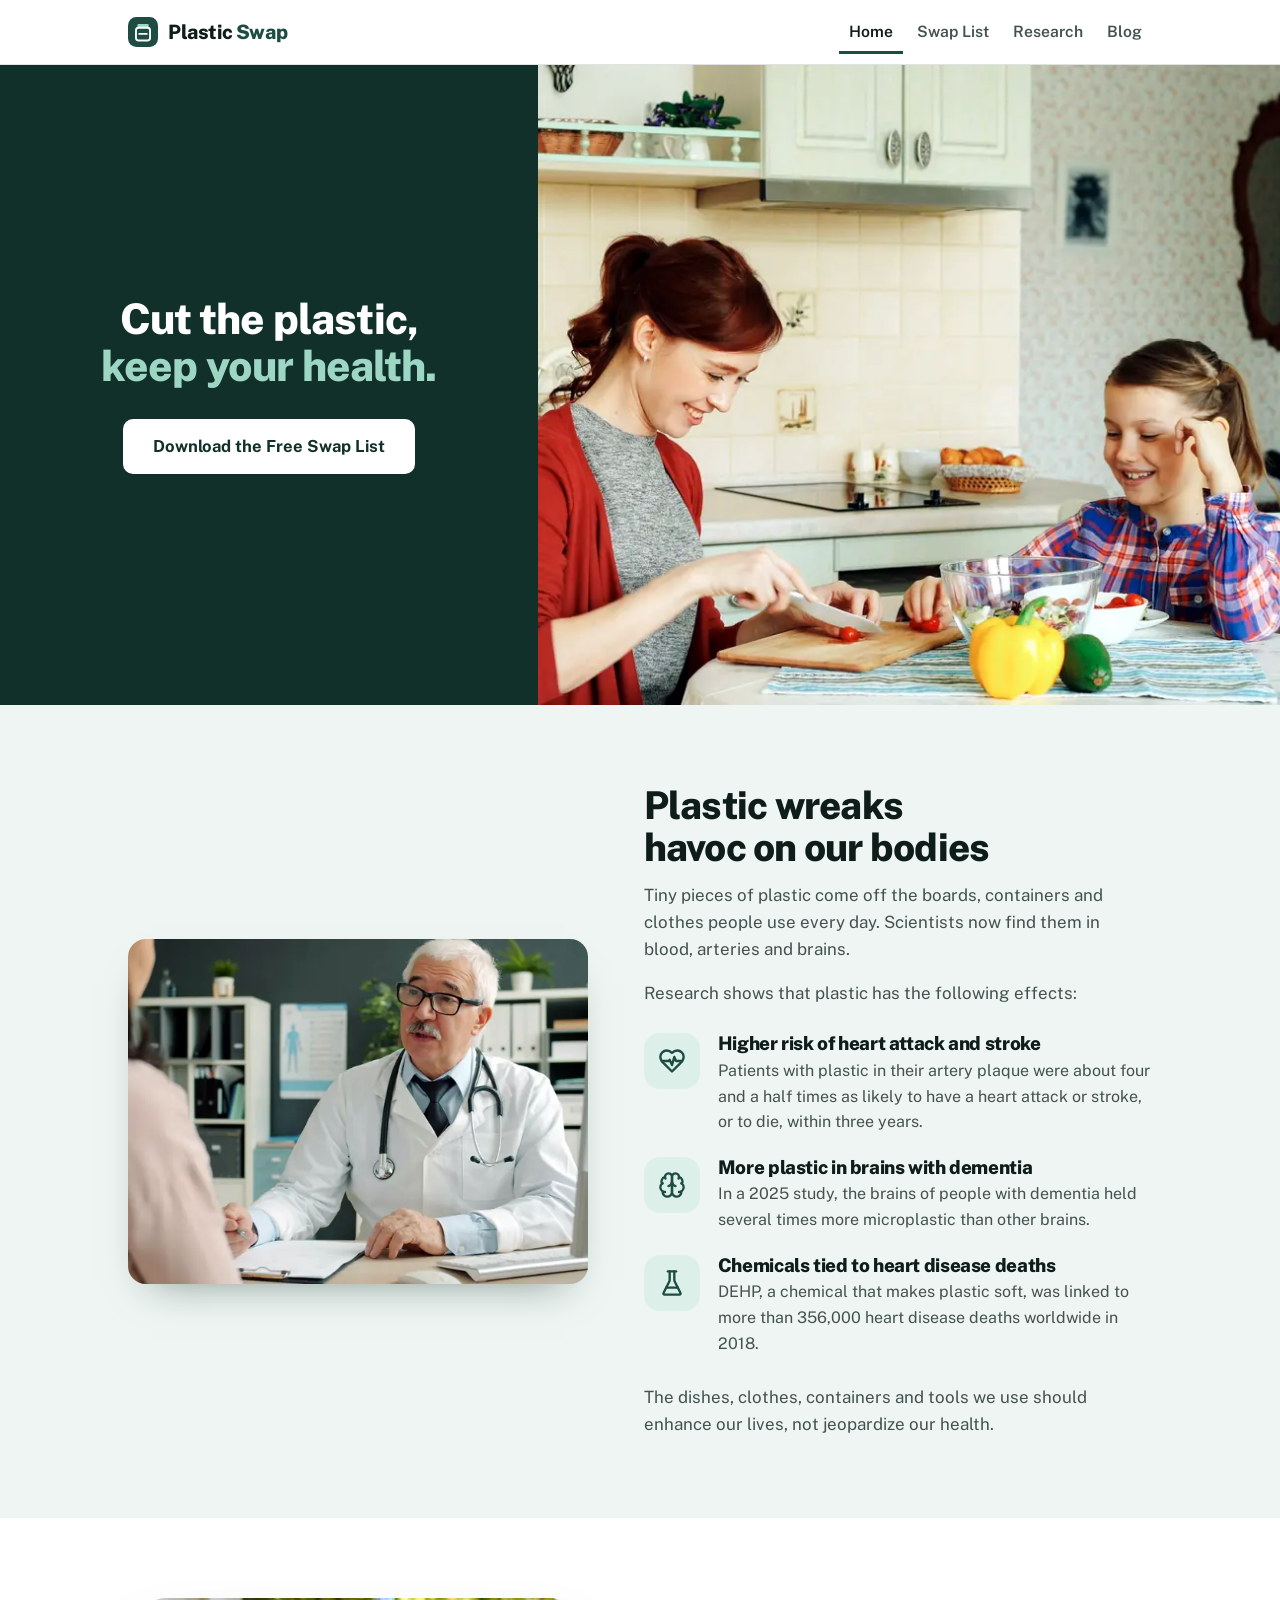
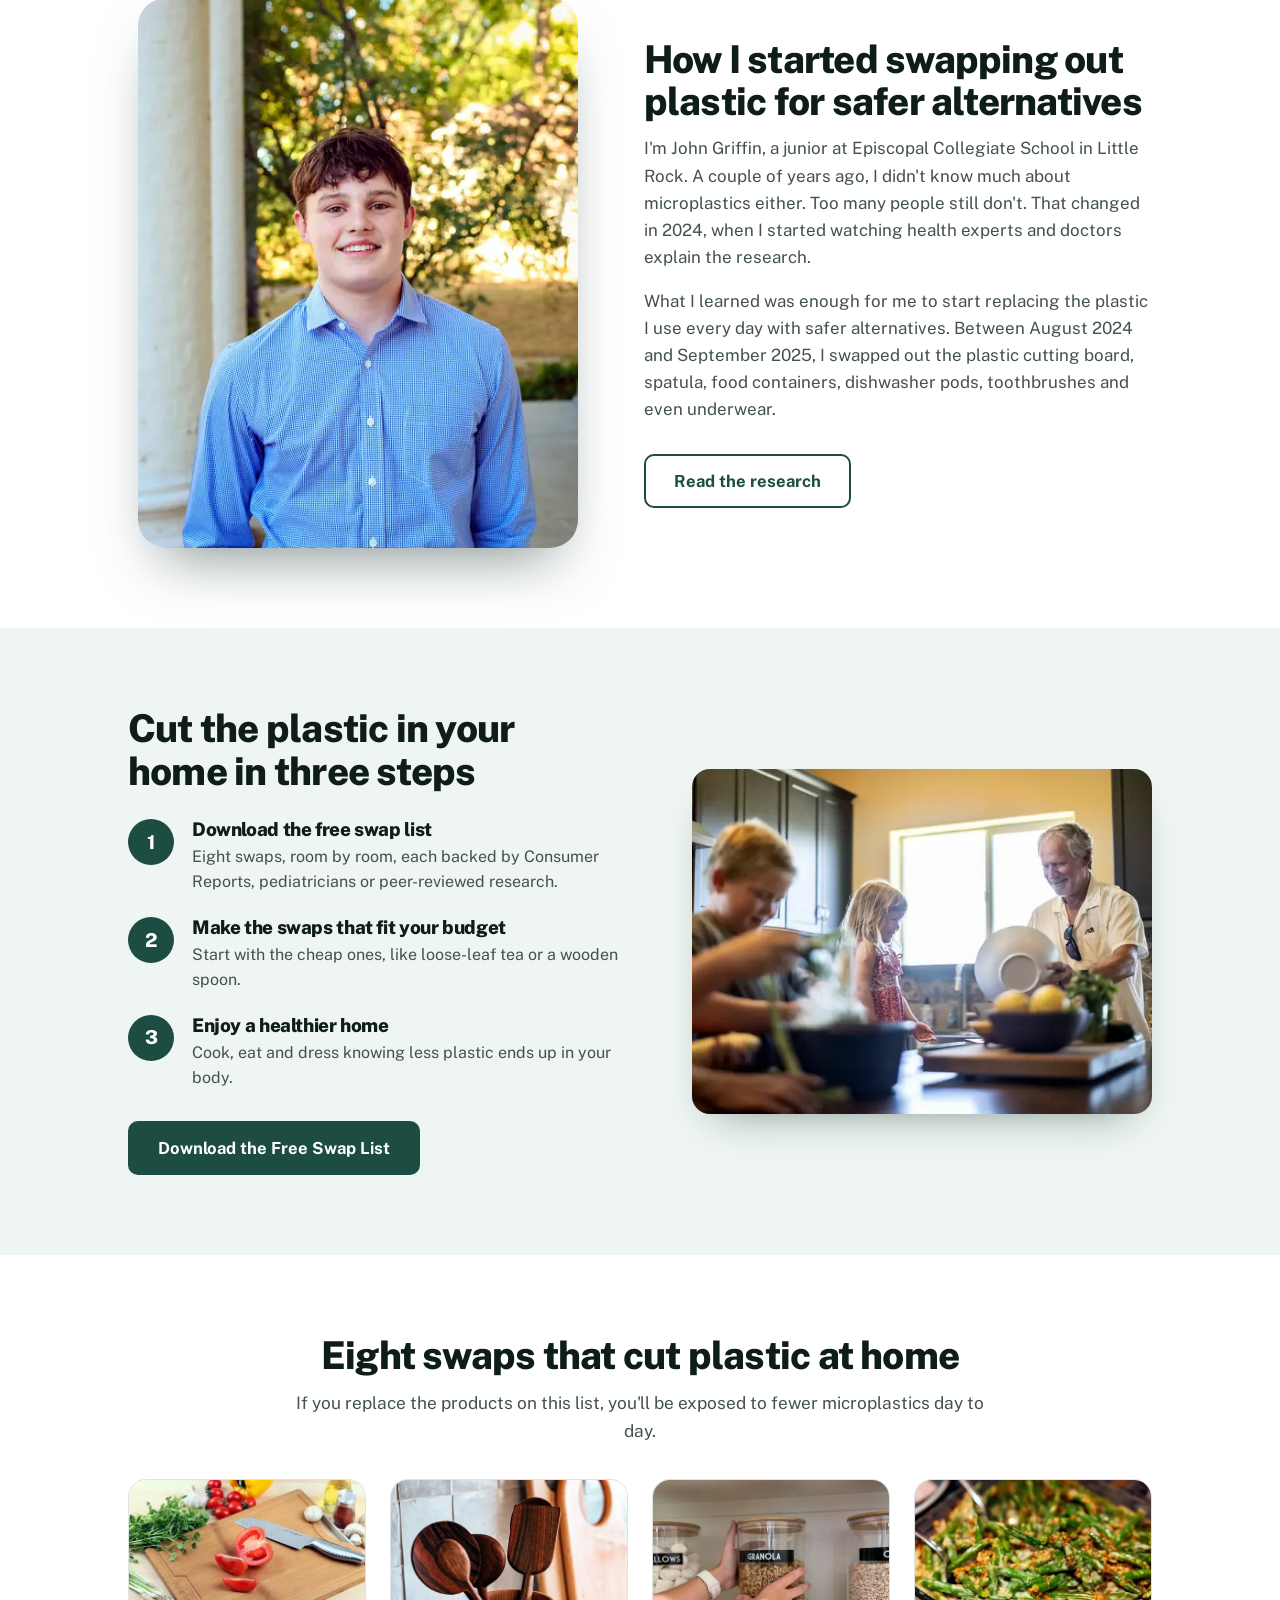
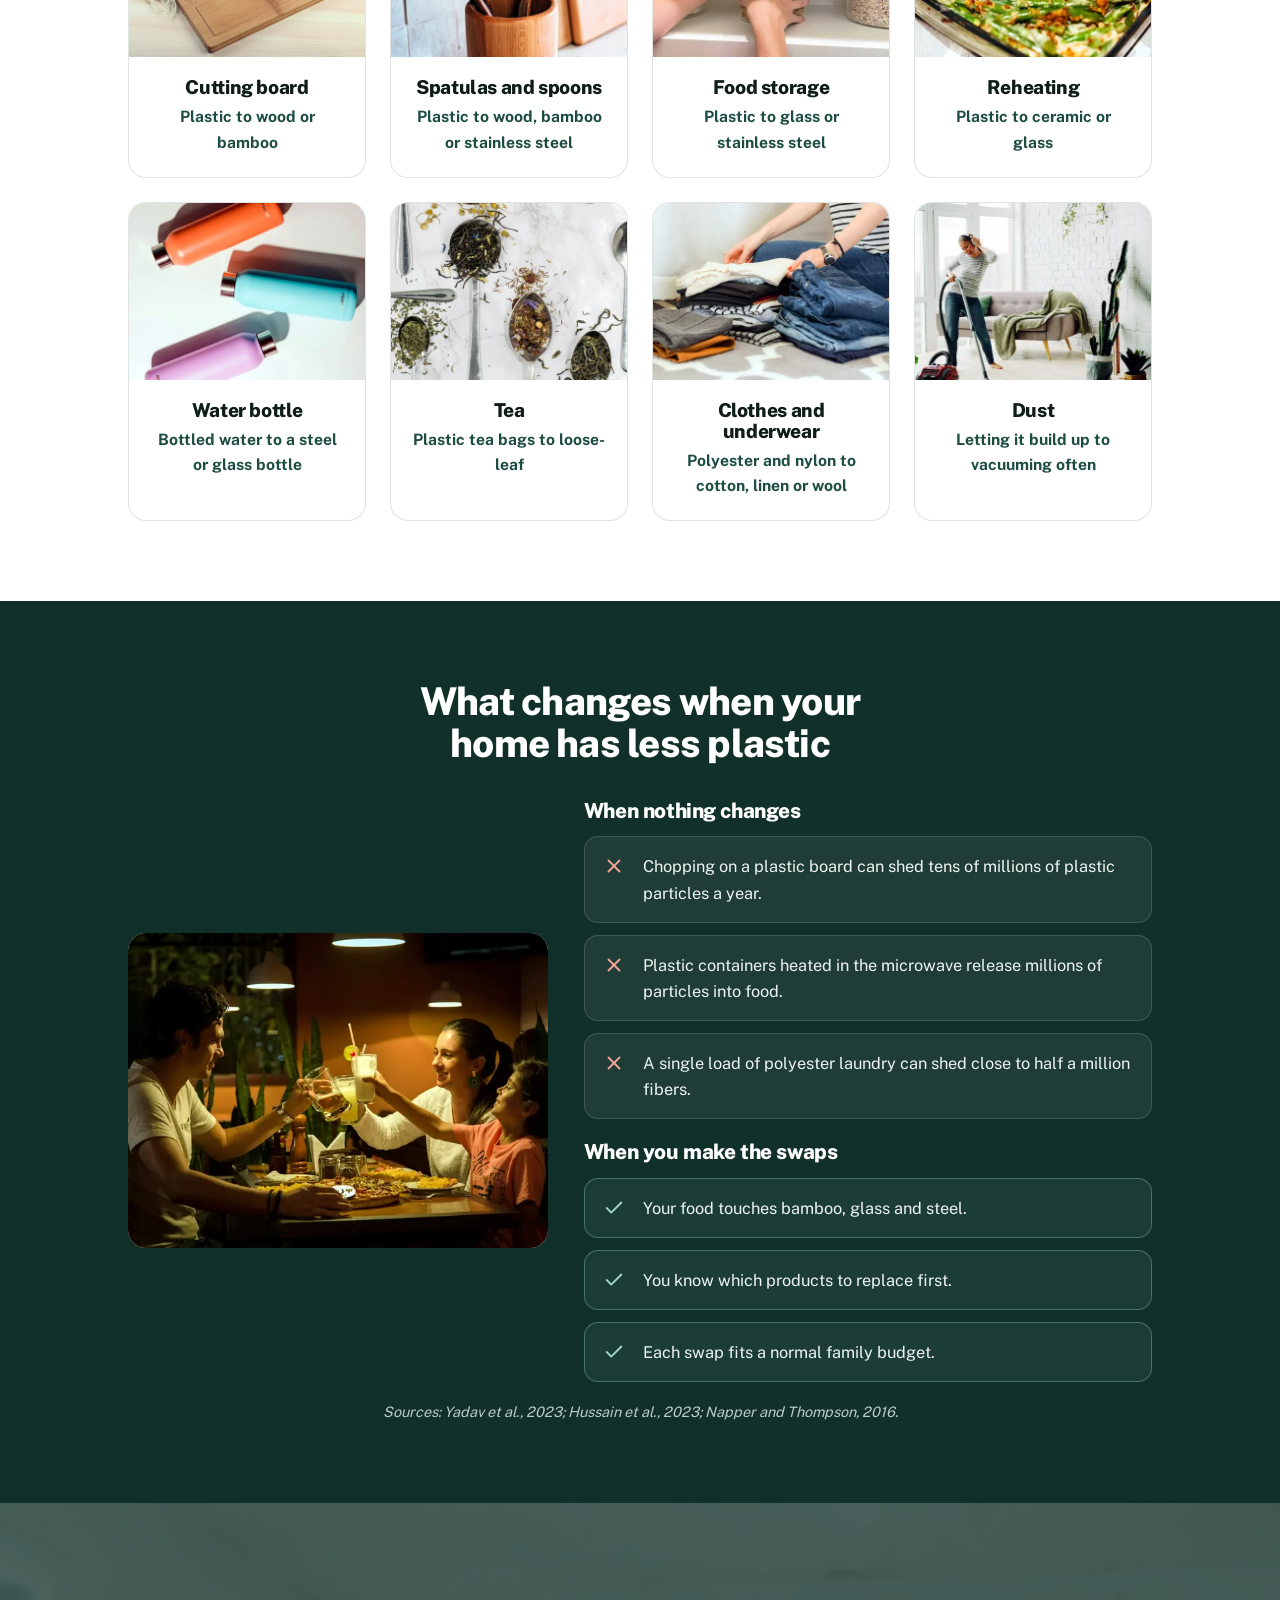
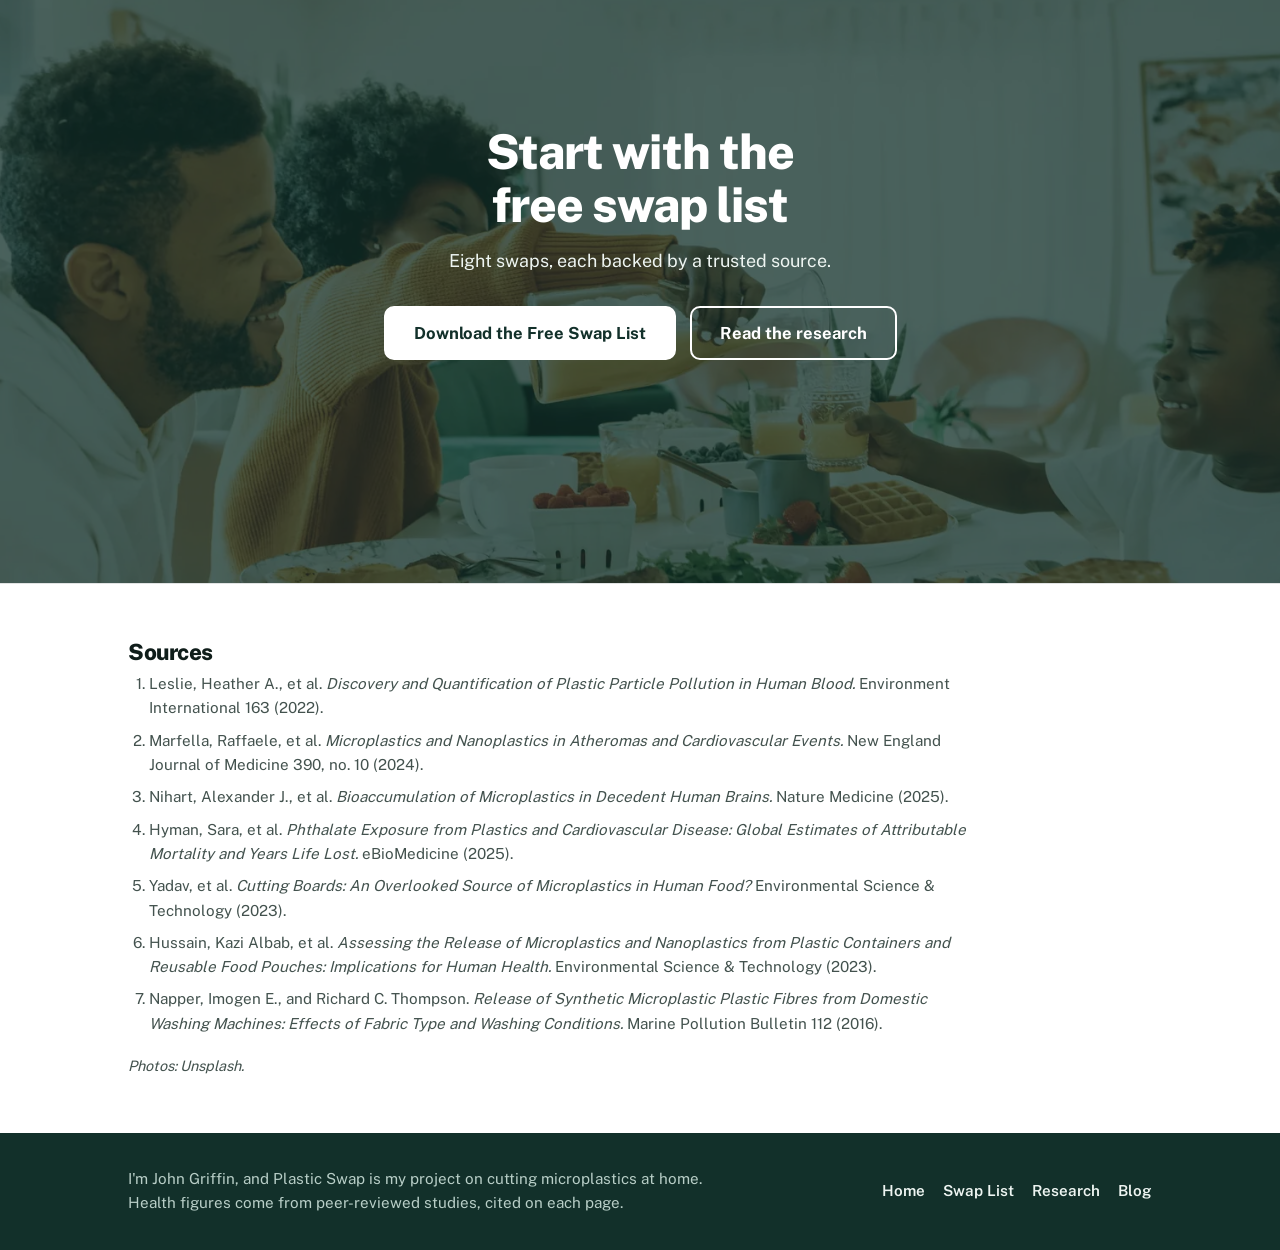
==== commit eeb60418: "Hero tagline: Cut the plastic, keep your health Co-Authored-By: Claude Opus 5.5 <noreply@anthropic.c" ====
--- a/index.html
+++ b/index.html
@@ -3,28 +3,28 @@
 <head>
 <meta charset="UTF-8">
 <meta name="viewport" content="width=device-width, initial-scale=1.0">
-<title>Less Microplastic, Same Budget: Everyday Plastic Swaps | Plastic Swap</title>
+<title>Cut the Plastic, Keep Your Health: Everyday Plastic Swaps | Plastic Swap</title>
 <meta name="description" content="A free list of everyday plastic swaps backed by Consumer Reports, pediatricians and peer-reviewed research, from cutting boards and food storage to clothes and underwear.">
 <meta name="robots" content="noindex,nofollow">
 <link rel="canonical" href="https://odyssey-jotun.github.io/plastic-swap/">
 <meta name="author" content="John Griffin">
 <meta name="theme-color" content="#12302A">
 <meta property="og:site_name" content="Plastic Swap">
-<meta property="og:title" content="Less Microplastic, Same Budget: Everyday Plastic Swaps | Plastic Swap">
+<meta property="og:title" content="Cut the Plastic, Keep Your Health: Everyday Plastic Swaps | Plastic Swap">
 <meta property="og:description" content="A free list of everyday plastic swaps backed by Consumer Reports, pediatricians and peer-reviewed research, from cutting boards and food storage to clothes and underwear.">
 <meta property="og:type" content="website">
 <meta property="og:url" content="https://odyssey-jotun.github.io/plastic-swap/">
 <meta property="og:image" content="https://odyssey-jotun.github.io/plastic-swap/images/og.jpg">
 <meta property="og:image:width" content="1200">
 <meta property="og:image:height" content="630">
-<meta property="og:image:alt" content="Less microplastic. Same budget. A free list of everyday plastic swaps.">
+<meta property="og:image:alt" content="Cut the plastic, keep your health. A free list of everyday plastic swaps.">
 <meta name="twitter:card" content="summary_large_image">
 <link rel="icon" href="favicon.svg" type="image/svg+xml">
 <link rel="preload" as="image" type="image/webp" href="images/banner-m-900.webp" imagesrcset="images/banner-m-600.webp 600w, images/banner-m-900.webp 900w" imagesizes="100vw" media="(max-width: 860px)" fetchpriority="high">
 <link rel="preload" as="image" type="image/webp" href="images/banner-1300.webp" imagesrcset="images/banner-900.webp 900w, images/banner-1300.webp 1300w, images/banner-1800.webp 1800w" imagesizes="58vw" media="(min-width: 861px)" fetchpriority="high">
 <link rel="preload" href="fonts/public-sans.woff2" as="font" type="font/woff2" crossorigin>
 <style>@font-face{font-family:'Public Sans';font-style:normal;font-weight:400 800;font-display:swap;src:url(fonts/public-sans.woff2) format('woff2')}:root{--bg:#FFFFFF;--bg-alt:#EEF5F2;--card:#FFFFFF;--ink:#0F1D1A;--ink-soft:#43524E;--primary:#1C4C42;--primary-dk:#12302A;--blue:#2A62A0;--mint:#9ED6C4;--mint-lt:#DCEFE8;--red:#B0392B;--on-dark:#EEF5F2;--on-dark-soft:#B8CEC7;--line:rgba(15,29,26,0.12);--radius:18px;--radius-lg:28px;--wrap:1080px;--flow-tight:0.32em;--flow-block:44px;--flow-section:80px}*{box-sizing:border-box}html{scroll-behavior:smooth;scroll-padding-top:84px}@media (prefers-reduced-motion:reduce){html{scroll-behavior:auto}*{animation-duration:0.001ms !important;transition-duration:0.001ms !important}}body{margin:0;background:var(--bg);color:var(--ink);font-family:'Public Sans',ui-sans-serif,system-ui,-apple-system,'Segoe UI',sans-serif;font-size:18px;line-height:1.6;-webkit-font-smoothing:antialiased}h1,h2,h3{font-weight:800;line-height:1.1;margin:0 0 var(--flow-tight);color:var(--ink);letter-spacing:-0.02em;text-wrap:balance}p{margin:0 0 1em}p:last-child{margin-bottom:0}a{color:inherit}img{max-width:100%;height:auto}.wrap{max-width:var(--wrap);margin:0 auto;padding:0 28px}.skip{position:absolute;left:-9999px;top:10px;background:var(--card);color:var(--ink);padding:12px 18px;border-radius:10px;z-index:100;text-decoration:none;font-weight:700;border:2px solid var(--primary)}.skip:focus{left:16px}a:focus-visible{outline:3px solid var(--blue);outline-offset:3px;border-radius:4px}nav.site{position:sticky;top:0;z-index:20;background:rgba(255,255,255,0.95);backdrop-filter:blur(8px);border-bottom:1px solid var(--line)}nav.site .wrap{display:flex;align-items:center;justify-content:space-between;gap:4px 20px;padding-top:10px;padding-bottom:10px;flex-wrap:wrap}.wordmark{display:inline-flex;align-items:center;gap:10px;font-weight:800;font-size:1.24rem;letter-spacing:-0.02em;color:var(--ink);text-decoration:none;white-space:nowrap;min-height:44px}.wordmark .mark{width:30px;height:30px;flex:none}.wordmark .last{color:var(--primary)}nav.site ul{list-style:none;display:flex;align-items:center;gap:4px;margin:0;padding:0;font-size:0.98rem;font-weight:600}nav.site ul a{text-decoration:none;color:var(--ink-soft);display:inline-flex;align-items:center;min-height:44px;padding:0 10px;white-space:nowrap;transition:color 0.15s ease}nav.site ul a:hover{color:var(--blue)}nav.site ul a[aria-current="page"]{color:var(--ink);box-shadow:inset 0 -3px 0 var(--primary)}.btn{display:inline-flex;align-items:center;justify-content:center;text-align:center;min-height:52px;padding:12px 28px;background:var(--primary);color:#FFFFFF;text-decoration:none;font-weight:700;font-size:1.04rem;border-radius:10px;border:2px solid var(--primary);transition:background 0.18s ease,color 0.18s ease,border-color 0.18s ease}.btn:hover{background:var(--blue);border-color:var(--blue)}.btn.light{background:#FFFFFF;border-color:#FFFFFF;color:var(--primary-dk)}.btn.light:hover{background:var(--mint);border-color:var(--mint)}.btn-row{display:flex;gap:14px;flex-wrap:wrap;align-items:center;justify-content:center;margin-top:30px}section{padding:var(--flow-section) 0}.band{background:var(--bg-alt)}.section-head{max-width:720px;margin-bottom:34px}.section-head.center{text-align:center;margin-left:auto;margin-right:auto}h2{font-size:clamp(1.75rem,3.2vw,2.4rem)}.section-head p{color:var(--ink-soft);font-size:1.08rem}.banner{position:relative;background:var(--primary-dk);color:var(--on-dark);overflow:hidden;min-height:min(680px,78vh);display:flex;align-items:center}.banner picture,.banner img{position:absolute;inset:0;width:100%;height:100%}.banner img{object-fit:cover;object-position:70% 40%}.banner::before{content:"";position:absolute;inset:0;z-index:1;background:linear-gradient(90deg,rgba(18,48,42,0.94) 0%,rgba(18,48,42,0.86) 30%,rgba(18,48,42,0.35) 52%,rgba(18,48,42,0) 66%)}.banner .wrap{position:relative;z-index:2;width:100%;padding-top:56px;padding-bottom:56px}.banner-text{max-width:600px;text-align:center}.banner h1{color:#FFFFFF;font-size:clamp(2.4rem,4.6vw,3.8rem)}.banner h1 span{display:block;color:var(--mint)}.portrait{margin:0;aspect-ratio:4/5;border-radius:var(--radius-lg);overflow:hidden;width:100%;max-width:440px;justify-self:center;box-shadow:0 30px 60px -24px rgba(18,48,42,0.55)}.portrait img{display:block;width:100%;height:100%;object-fit:cover}@media (prefers-reduced-motion:no-preference){.banner-text{animation:rise 0.7s cubic-bezier(.2,.7,.2,1) 0.1s both}}@keyframes rise{from{opacity:0;transform:translateY(18px)}to{opacity:1;transform:none}}@media (max-width:860px){.banner{display:block;min-height:0}.banner picture,.banner img{position:static;display:block;height:auto;aspect-ratio:4/3}.banner::before{display:none}.banner .wrap{padding-top:30px;padding-bottom:44px}.banner-text{max-width:none}}.page-hero{padding:60px 0 64px}.page-hero h1{font-size:clamp(2.1rem,4.4vw,3.1rem)}.page-hero .lede{font-size:1.14rem;color:var(--ink-soft);margin-top:8px;max-width:34em}.page-hero .btn-row{justify-content:flex-start}.split{display:grid;grid-template-columns:1.05fr 0.95fr;gap:56px;align-items:center}.split.flip{grid-template-columns:0.95fr 1.05fr}.split p{color:var(--ink-soft);font-size:1.06rem}.photo{margin:0;border-radius:var(--radius);overflow:hidden;aspect-ratio:4/3;background:var(--bg-alt);box-shadow:0 20px 40px -24px rgba(18,48,42,0.55)}.photo img{display:block;width:100%;height:100%;object-fit:cover}.cards{display:grid;grid-template-columns:repeat(3,1fr);gap:22px}.card{background:var(--card);border:1px solid var(--line);border-radius:var(--radius);padding:30px 26px 28px;text-align:center}.card h3{font-size:1.24rem}.card p{font-size:1rem;color:var(--ink-soft)}.icon{width:64px;height:64px;border-radius:18px;background:var(--mint-lt);color:var(--primary);display:flex;align-items:center;justify-content:center;margin:0 auto 18px}.icon svg{width:32px;height:32px}a.card{text-decoration:none;color:inherit;transition:border-color 0.15s ease}a.card:hover{border-color:var(--blue)}a.card:hover h3{color:var(--blue)}.card .to{font-size:0.95rem;font-weight:700;color:var(--primary);margin:0}.punch{font-weight:700;font-size:clamp(1.2rem,2.2vw,1.45rem);line-height:1.35;text-align:center;color:var(--primary);max-width:720px;margin:var(--flow-block) auto 0}.steps{list-style:none;margin:0;padding:0;display:grid;grid-template-columns:repeat(3,1fr);gap:22px;counter-reset:step}.steps li{background:var(--card);border:1px solid var(--line);border-radius:var(--radius);padding:28px 26px;counter-increment:step;text-align:center}.steps li:before{content:counter(step);display:flex;align-items:center;justify-content:center;width:46px;height:46px;border-radius:50%;background:var(--primary);color:#FFFFFF;font-weight:800;font-size:1.3rem;margin:0 auto 18px}.steps h3{font-size:1.24rem}.steps p{font-size:1rem;color:var(--ink-soft)}.after{background:var(--primary-dk);color:var(--on-dark)}.after h2,.after h3{color:#FFFFFF}.stakes{display:grid;grid-template-columns:1fr 1fr;gap:26px}.stake h3{font-size:1.3rem;margin-bottom:14px;text-align:center}.outcomes{list-style:none;margin:0;padding:0;display:grid;gap:12px}.outcomes li{display:grid;grid-template-columns:26px 1fr;gap:14px;align-items:start;background:rgba(255,255,255,0.06);border:1px solid rgba(238,245,242,0.16);border-radius:14px;padding:16px 18px;color:var(--on-dark);font-size:1.02rem}.outcomes svg{width:22px;height:22px;margin-top:2px;color:#F2A597}.stake.good .outcomes svg{color:var(--mint)}.stake.good .outcomes li{background:rgba(158,214,196,0.08);border-color:rgba(158,214,196,0.34)}.after .cite-line{color:var(--on-dark-soft);text-align:center}.closing{text-align:center}.closing .wrap{max-width:680px}.closing p{color:var(--ink-soft);font-size:1.08rem}.card .num{font-weight:800;font-size:clamp(2.3rem,4vw,2.9rem);line-height:1;letter-spacing:-0.03em;color:var(--primary);margin:0 0 10px}.card .of{font-size:0.9rem;font-weight:700;color:var(--ink-soft);margin:12px 0 0;border-top:1px solid var(--line);padding-top:12px}.card .more{margin-top:12px;font-weight:700;font-size:0.96rem}.card .more a{color:var(--blue);text-decoration-thickness:2px;text-underline-offset:3px}.cards.four{grid-template-columns:repeat(2,1fr);max-width:860px;margin:0 auto}.btn.ghost{background:transparent;color:var(--primary)}.btn.ghost:hover{background:var(--primary);color:#FFFFFF;border-color:var(--primary)}.cite-line.center{text-align:center}.hero-photo{margin:0;border-radius:var(--radius-lg);overflow:hidden;aspect-ratio:3/2;background:var(--bg-alt);box-shadow:0 24px 48px -26px rgba(18,48,42,0.6)}.hero-photo img{display:block;width:100%;height:100%;object-fit:cover}.prose{max-width:760px;margin:0 auto}.prose p{color:var(--ink-soft);font-size:1.06rem}.chart{background:var(--card);border:1px solid var(--line);border-radius:var(--radius);padding:28px 30px;margin:0}.chart h3{font-size:1.22rem}.chart .sub{color:var(--ink-soft);font-size:0.98rem;margin-bottom:20px}.bars{display:grid;gap:14px}.barline{display:grid;grid-template-columns:130px 1fr;gap:12px;align-items:center;font-size:0.94rem;font-weight:600;color:var(--ink-soft)}.track{height:40px;background:var(--bg-alt);border-radius:6px}.bar{display:flex;align-items:center;justify-content:flex-end;height:100%;padding-right:10px;border-radius:6px;color:#FFFFFF;font-weight:800;min-width:60px}.bar.hi{background:var(--red)}.bar.lo{background:var(--primary)}.lead{font-size:1.12rem;color:var(--ink-soft)}.points,.statlist,.steps-list{list-style:none;margin:26px 0 0;padding:0;display:grid;gap:22px}.points li{display:grid;grid-template-columns:56px 1fr;gap:18px;align-items:start}.points .icon{width:56px;height:56px;border-radius:16px;margin:0}.points .icon svg{width:28px;height:28px}.points h3,.statlist h3,.steps-list h3{font-size:1.18rem;margin-bottom:4px}.points p,.statlist p,.steps-list p{font-size:1rem;color:var(--ink-soft);margin:0}.statlist li{display:grid;grid-template-columns:120px 1fr;gap:18px;align-items:start;padding-bottom:20px;border-bottom:1px solid var(--line)}.statlist li:last-child{border-bottom:0;padding-bottom:0}.statlist .n{font-weight:800;font-size:2rem;line-height:1.05;letter-spacing:-0.03em;color:var(--primary);margin:0}.steps-list{counter-reset:step}.steps-list li{display:grid;grid-template-columns:46px 1fr;gap:18px;align-items:start;counter-increment:step}.steps-list li:before{content:counter(step);display:flex;align-items:center;justify-content:center;width:46px;height:46px;border-radius:50%;background:var(--primary);color:#FFFFFF;font-weight:800;font-size:1.2rem}.split .btn-row{justify-content:flex-start}.pcards{display:grid;grid-template-columns:repeat(3,1fr);gap:24px}.pcards.four{grid-template-columns:repeat(4,1fr)}.pcard{background:var(--card);border:1px solid var(--line);border-radius:var(--radius);overflow:hidden;text-decoration:none;color:inherit;display:flex;flex-direction:column}a.pcard{transition:border-color 0.15s ease,transform 0.2s ease}a.pcard:hover{border-color:var(--blue);transform:translateY(-3px)}a.pcard:hover h3{color:var(--blue)}.card-photo{margin:0;aspect-ratio:4/3;overflow:hidden;background:var(--bg-alt)}.card-photo img{display:block;width:100%;height:100%;object-fit:cover}.pcard-body{padding:20px 20px 22px;text-align:center}.pcard-body h3{font-size:1.2rem}.pcard-body p{font-size:0.98rem;color:var(--ink-soft)}.pcard-body .to{font-weight:700;color:var(--primary);margin:0}.pcard .num{font-weight:800;font-size:1.9rem;line-height:1;letter-spacing:-0.03em;color:var(--primary);margin:0 0 8px}.pcard .more{margin-top:10px;font-weight:700}.pcard .more a{color:var(--blue);text-underline-offset:3px}.stakes-split{display:grid;grid-template-columns:0.85fr 1.15fr;gap:36px;align-items:center}.stakes-split .stakes{grid-template-columns:1fr;gap:22px}.stakes-split .stake h3{text-align:left}.btn.ghost-light{background:transparent;color:#FFFFFF;border-color:#FFFFFF}.btn.ghost-light:hover{background:#FFFFFF;color:var(--primary-dk)}.closing-banner h2{color:#FFFFFF;font-size:clamp(2rem,3.8vw,3rem)}.closing-banner p{color:var(--on-dark);font-size:1.12rem}@media (max-width:1000px){.pcards.four{grid-template-columns:repeat(2,1fr)}}@media (max-width:860px){.pcards{grid-template-columns:repeat(2,1fr);gap:14px}.stakes-split{grid-template-columns:1fr}.statlist li{grid-template-columns:1fr;gap:6px}}@media (max-width:620px){.pcards,.pcards.four{grid-template-columns:1fr}}.room{scroll-margin-top:90px}.room + .room{border-top:1px solid var(--line)}.swaps{display:grid;grid-template-columns:repeat(auto-fit,minmax(260px,320px));justify-content:center;gap:22px}.swap{background:var(--card);border:1px solid var(--line);border-radius:var(--radius);overflow:hidden;scroll-margin-top:90px}.swap-body{padding:0 24px 24px}.swap .icon{margin-top:-32px;position:relative;box-shadow:0 0 0 5px var(--card)}.swap h3{font-size:1.3rem;text-align:center}.swap .to{text-align:center;font-weight:700;color:var(--primary);margin-bottom:14px}.swap-body>p{color:var(--ink-soft);font-size:1rem}.facts-list{list-style:none;margin:16px 0 0;padding:14px 0 0;border-top:1px solid var(--line);display:grid;gap:8px;font-size:0.96rem}.facts-list li{display:grid;grid-template-columns:20px 1fr;gap:10px;align-items:start;color:var(--ink-soft)}.facts-list svg{width:18px;height:18px;margin-top:3px;color:var(--primary)}.facts-list b{display:block;color:var(--ink);font-weight:700}.band .swap{background:#FFFFFF}.cite-line{font-size:0.9rem;color:var(--ink-soft);font-style:italic;margin-top:18px}.refs{padding:56px 0;border-top:1px solid var(--line)}.refs h2{font-size:1.4rem}.refs ol{max-width:860px;margin:0;padding-left:1.3rem;display:grid;gap:8px;font-size:0.95rem;color:var(--ink-soft)}footer{background:var(--primary-dk);color:var(--on-dark-soft);padding:34px 0;font-size:0.95rem}footer .wrap{display:flex;justify-content:space-between;align-items:center;flex-wrap:wrap;gap:10px 24px}footer p{margin:0;max-width:40em}footer ul{list-style:none;display:flex;flex-wrap:wrap;gap:0 18px;margin:0;padding:0;font-weight:600}footer ul a{display:inline-flex;align-items:center;min-height:44px;color:var(--on-dark);text-decoration:none}footer ul a:hover{color:var(--mint)}@media (max-width:860px){.split,.split.flip{grid-template-columns:1fr;gap:30px}.split>.portrait,.split>.photo{order:-1}.page-hero .portrait{max-width:340px}.cards,.cards.four,.steps,.stakes{grid-template-columns:1fr}.page-hero .hero-photo{order:-1;aspect-ratio:16/10}.cards.preview{grid-template-columns:1fr 1fr;gap:12px}.cards.preview .card{padding:20px 12px}.cards.preview .icon{width:52px;height:52px;margin-bottom:10px}.cards.preview h3{font-size:1.06rem}.cards.preview .to{font-size:0.86rem}}@media (max-width:620px){:root{--flow-section:56px;--flow-block:34px}body{font-size:17px}.wrap{padding:0 20px}.page-hero{padding:28px 0 44px}.btn-row .btn{width:100%}.barline{grid-template-columns:1fr;gap:4px}.chart{padding:22px 18px}.swaps{grid-template-columns:1fr}.wordmark{font-size:1.14rem}}.room-tag{display:none}@media print{@page{size:letter;margin:0.45in 0.55in}body{font-size:10.5pt}nav.site,footer,.skip,.page-hero .portrait,.page-hero .hero-photo,.card-photo,.btn-row,.closing,.room .section-head{display:none !important}main{display:grid;grid-template-columns:1fr 1fr;gap:10pt}.page-hero{grid-column:1 / -1;padding:0 0 2pt}.page-hero .wrap,.page-hero .split{display:block;padding:0}.page-hero h1{font-size:20pt}.page-hero .lede{font-size:10.5pt;margin:4pt 0 0;max-width:none}.room,.room .wrap,.swaps{display:contents}.swap-body{padding:0}.swap .icon{margin-top:0;box-shadow:none}.swap{padding:9pt 13pt 9pt;break-inside:avoid;border-color:#BFCFCA;border-radius:12px}.room-tag{display:block;text-align:center;font-size:8pt;font-weight:700;letter-spacing:0.02em;color:var(--ink-soft);margin:0 0 2pt}.swap .icon{width:30px;height:30px;border-radius:9px;margin-bottom:4pt}.swap .icon svg{width:19px;height:19px}.swap h3{font-size:12.5pt;margin-bottom:1pt}.swap .to{font-size:9.5pt;margin-bottom:5pt}.swap-body>p{font-size:9.2pt;line-height:1.4}.facts-list{font-size:8.8pt;line-height:1.35;margin-top:6pt;padding-top:6pt;gap:2pt}.facts-list li{grid-template-columns:12px 1fr;gap:6pt}.facts-list svg{width:11px;height:11px;margin-top:2px}.facts-list b{display:inline;margin-right:4pt}.refs{display:none !important}}.closing-banner::before{background:rgba(18,48,42,0.76)}.closing-banner .banner-text{margin:0 auto}@media (max-width:860px){.closing-banner .wrap{padding-top:30px}}.swap .source{display:grid;grid-template-columns:18px 1fr;gap:10px;align-items:start;margin:16px 0 0;padding-top:14px;border-top:1px solid var(--line);font-size:0.92rem;color:var(--ink-soft)}.swap .source svg{width:16px;height:16px;margin-top:3px;color:var(--primary)}.swap .more{margin:10px 0 0;font-weight:700;font-size:0.95rem}.swap .more a{color:var(--blue);text-underline-offset:3px}.byline{font-weight:700;color:var(--primary);margin-bottom:8px}.post{padding-top:24px}.prose h2{margin-top:var(--flow-block)}.prose h3{font-size:1.2rem;margin-top:28px;scroll-margin-top:90px}.table-wrap{overflow-x:auto;margin:28px 0 0;border:1px solid var(--line);border-radius:var(--radius)}.price-table{width:100%;border-collapse:collapse;font-size:0.96rem;min-width:560px}.price-table th,.price-table td{text-align:left;padding:12px 16px;border-bottom:1px solid var(--line);vertical-align:top}.price-table thead th{background:var(--bg-alt);font-weight:700;color:var(--ink)}.price-table tbody tr:last-child th,.price-table tbody tr:last-child td{border-bottom:0}.price-table tbody th a{color:var(--primary);text-underline-offset:3px}.price-table td{color:var(--ink-soft)}@media (max-width:620px){.pcards.preview{grid-template-columns:1fr 1fr;gap:12px}.pcards.preview .pcard-body{padding:12px 10px 14px}.pcards.preview h3{font-size:1rem}.pcards.preview .to{font-size:0.86rem}}@media print{.swap .more{display:none}.swap .source{font-size:8.5pt;margin-top:6pt;padding-top:6pt;grid-template-columns:11px 1fr;gap:6pt}.swap .source svg{width:11px;height:11px;margin-top:1px}}@media print{@page{margin:0.4in 0.5in}main{gap:8pt}.page-hero h1{font-size:18pt}.page-hero .lede{font-size:9.5pt}.swap{padding:7pt 11pt 7pt}.room-tag{font-size:7pt;margin:0 0 1pt}.swap .icon{width:24px;height:24px;border-radius:7px;margin-bottom:2pt}.swap .icon svg{width:15px;height:15px}.swap h3{font-size:11.5pt}.swap .to{font-size:9pt;margin-bottom:3pt}.swap-body>p{font-size:8.8pt;line-height:1.35}.swap .source{font-size:8pt;margin-top:4pt;padding-top:4pt}}@media (min-width:861px){.hero-split{display:grid;grid-template-columns:0.42fr 0.58fr;align-items:stretch;min-height:min(640px,76vh)}.hero-split::before{display:none}.hero-split picture{position:relative;grid-column:2;grid-row:1;inset:auto}.hero-split picture img{position:absolute;inset:0;width:100%;height:100%;object-fit:cover;object-position:78% 40%}.hero-split .wrap{grid-column:1;grid-row:1;display:flex;align-items:center;justify-content:center;padding:56px 28px;max-width:none;margin:0}.hero-split .banner-text{max-width:540px}.hero-split h1{font-size:clamp(2rem,3.3vw,3.1rem)}}.points + p{margin-top:28px}</style>
-<script type="application/ld+json">{"@context":"https://schema.org","@graph":[{"@type":"WebSite","@id":"https://odyssey-jotun.github.io/plastic-swap/#site","url":"https://odyssey-jotun.github.io/plastic-swap/","name":"Plastic Swap","description":"A free list of everyday plastic swaps that cut microplastic exposure at home, with what each one cost.","author":{"@id":"https://odyssey-jotun.github.io/plastic-swap/#john"},"inLanguage":"en-US"},{"@type":"Person","@id":"https://odyssey-jotun.github.io/plastic-swap/#john","name":"John Griffin","description":"High school junior in Little Rock who created Plastic Swap, a free list of everyday swaps that cut microplastic exposure at home."},{"@type":"WebPage","@id":"https://odyssey-jotun.github.io/plastic-swap/#page","url":"https://odyssey-jotun.github.io/plastic-swap/","name":"Less Microplastic, Same Budget: Everyday Plastic Swaps | Plastic Swap","description":"A free list of everyday plastic swaps backed by Consumer Reports, pediatricians and peer-reviewed research, from cutting boards and food storage to clothes and underwear.","isPartOf":{"@id":"https://odyssey-jotun.github.io/plastic-swap/#site"},"author":{"@id":"https://odyssey-jotun.github.io/plastic-swap/#john"},"inLanguage":"en-US","datePublished":"2026-11-02","dateModified":"2026-11-02","image":"https://odyssey-jotun.github.io/plastic-swap/images/og.jpg","about":"Reducing microplastic exposure at home"}]}</script>
+<script type="application/ld+json">{"@context":"https://schema.org","@graph":[{"@type":"WebSite","@id":"https://odyssey-jotun.github.io/plastic-swap/#site","url":"https://odyssey-jotun.github.io/plastic-swap/","name":"Plastic Swap","description":"A free list of everyday plastic swaps that cut microplastic exposure at home, with what each one cost.","author":{"@id":"https://odyssey-jotun.github.io/plastic-swap/#john"},"inLanguage":"en-US"},{"@type":"Person","@id":"https://odyssey-jotun.github.io/plastic-swap/#john","name":"John Griffin","description":"High school junior in Little Rock who created Plastic Swap, a free list of everyday swaps that cut microplastic exposure at home."},{"@type":"WebPage","@id":"https://odyssey-jotun.github.io/plastic-swap/#page","url":"https://odyssey-jotun.github.io/plastic-swap/","name":"Cut the Plastic, Keep Your Health: Everyday Plastic Swaps | Plastic Swap","description":"A free list of everyday plastic swaps backed by Consumer Reports, pediatricians and peer-reviewed research, from cutting boards and food storage to clothes and underwear.","isPartOf":{"@id":"https://odyssey-jotun.github.io/plastic-swap/#site"},"author":{"@id":"https://odyssey-jotun.github.io/plastic-swap/#john"},"inLanguage":"en-US","datePublished":"2026-11-02","dateModified":"2026-11-02","image":"https://odyssey-jotun.github.io/plastic-swap/images/og.jpg","about":"Reducing microplastic exposure at home"}]}</script>
 </head>
 <body>
 
@@ -50,7 +50,7 @@
   </picture>
   <div class="wrap">
     <div class="banner-text">
-      <h1>Less microplastic. <span>Same budget.</span></h1>
+      <h1>Cut the plastic, <span>keep your health.</span></h1>
       <div class="btn-row">
         <a href="swaps.html" class="btn light">Download the Free Swap List</a>
       </div>
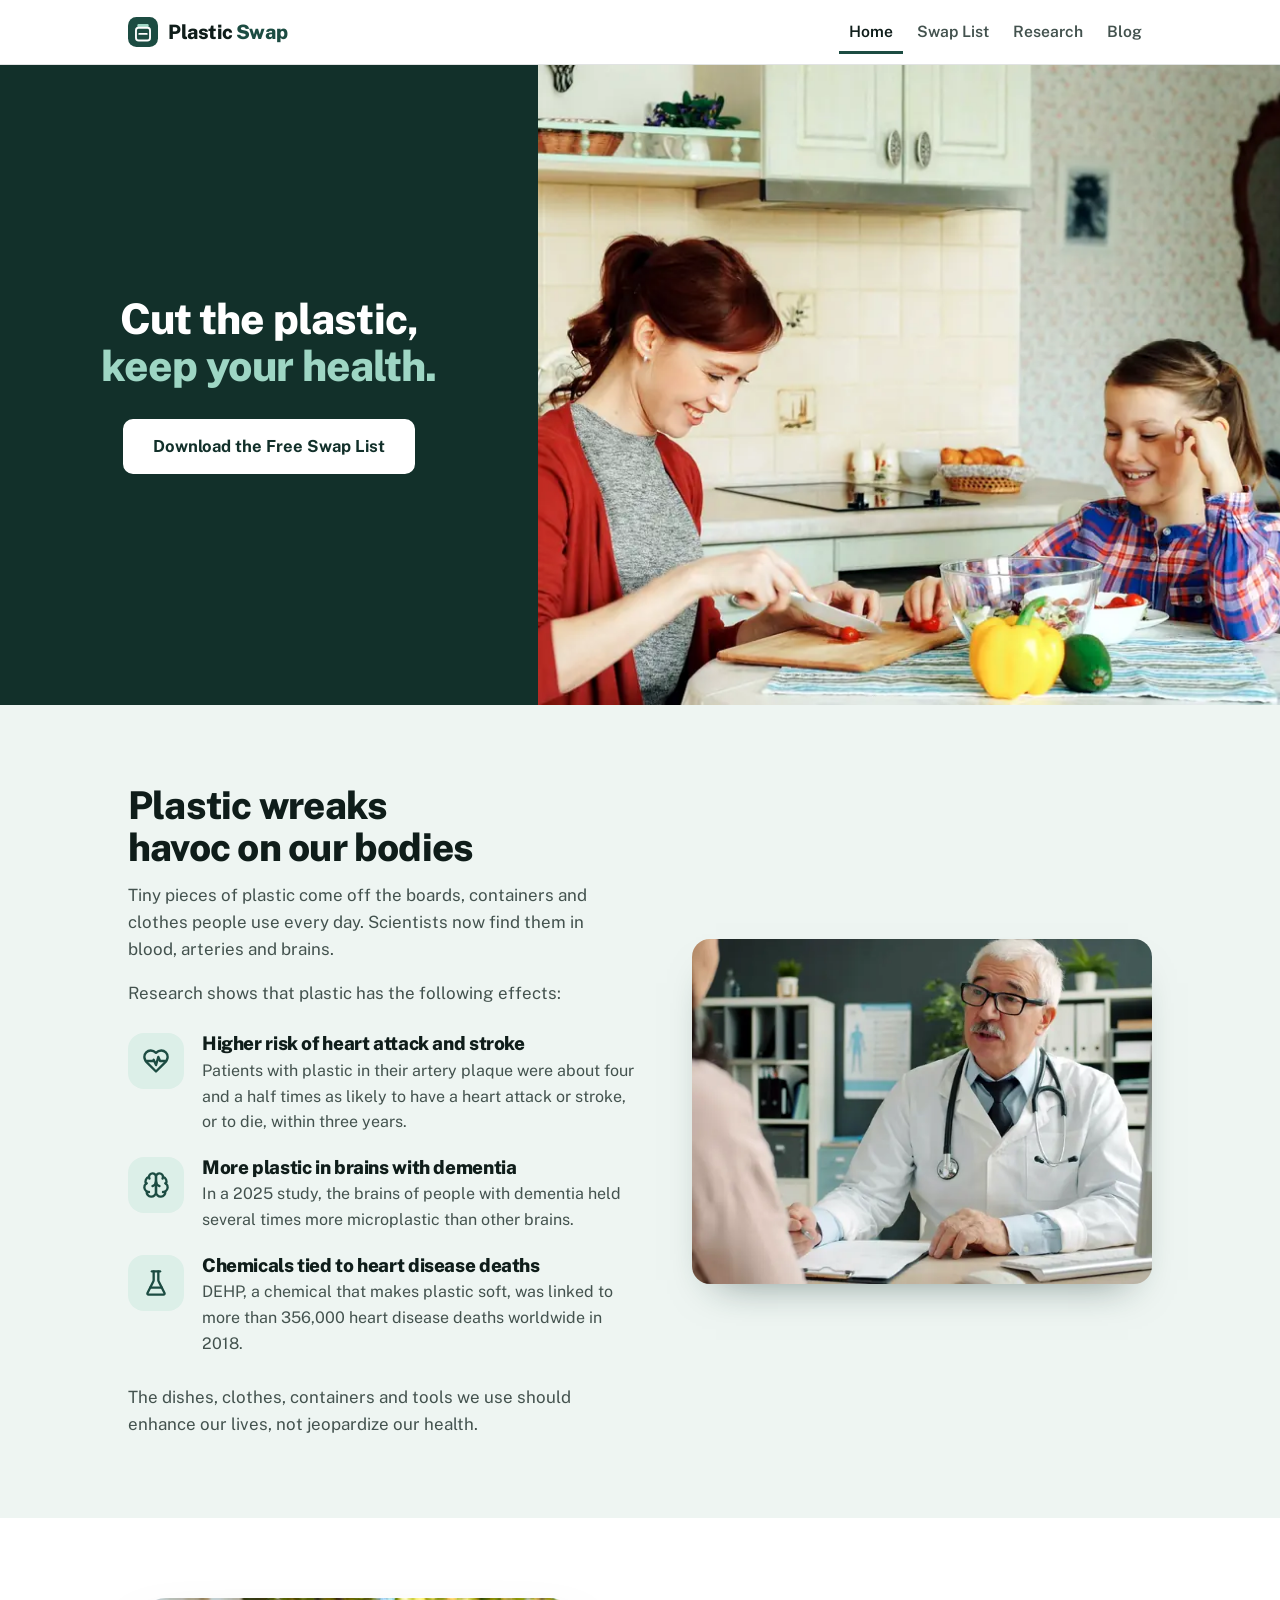
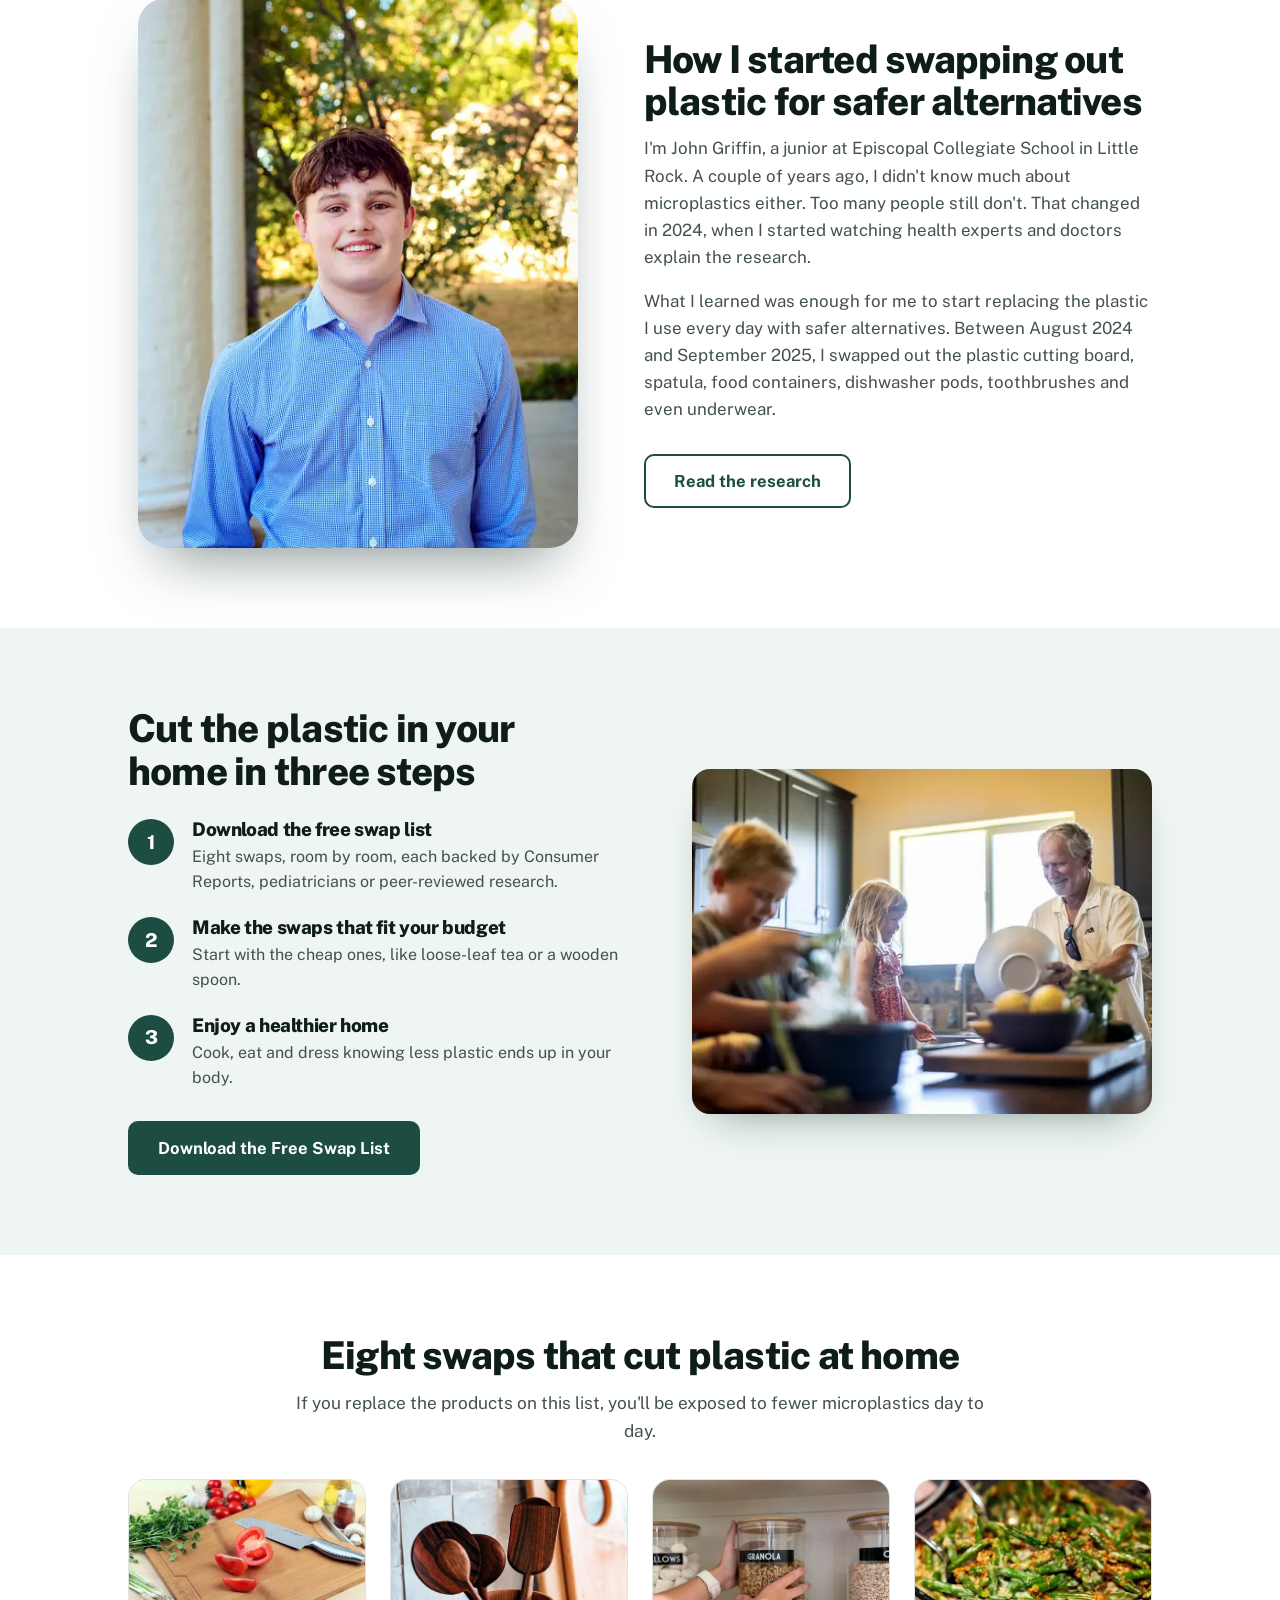
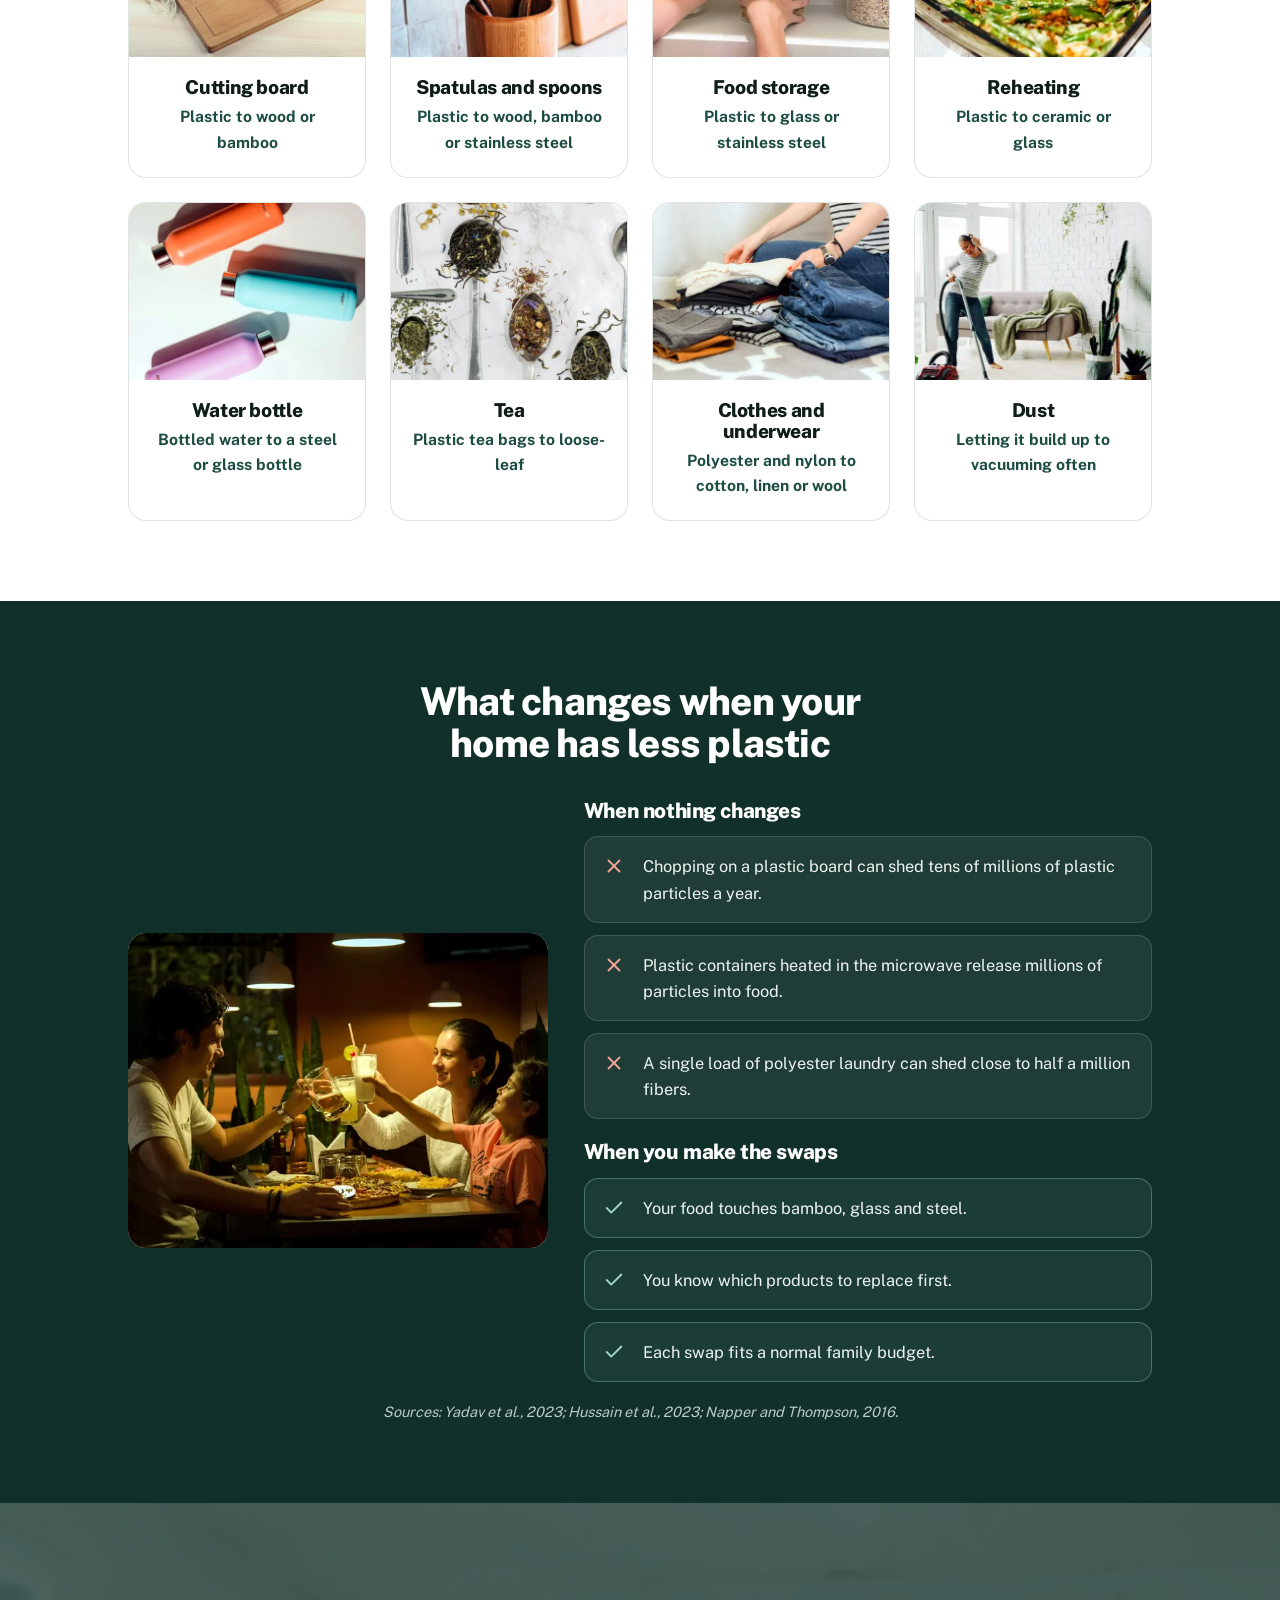
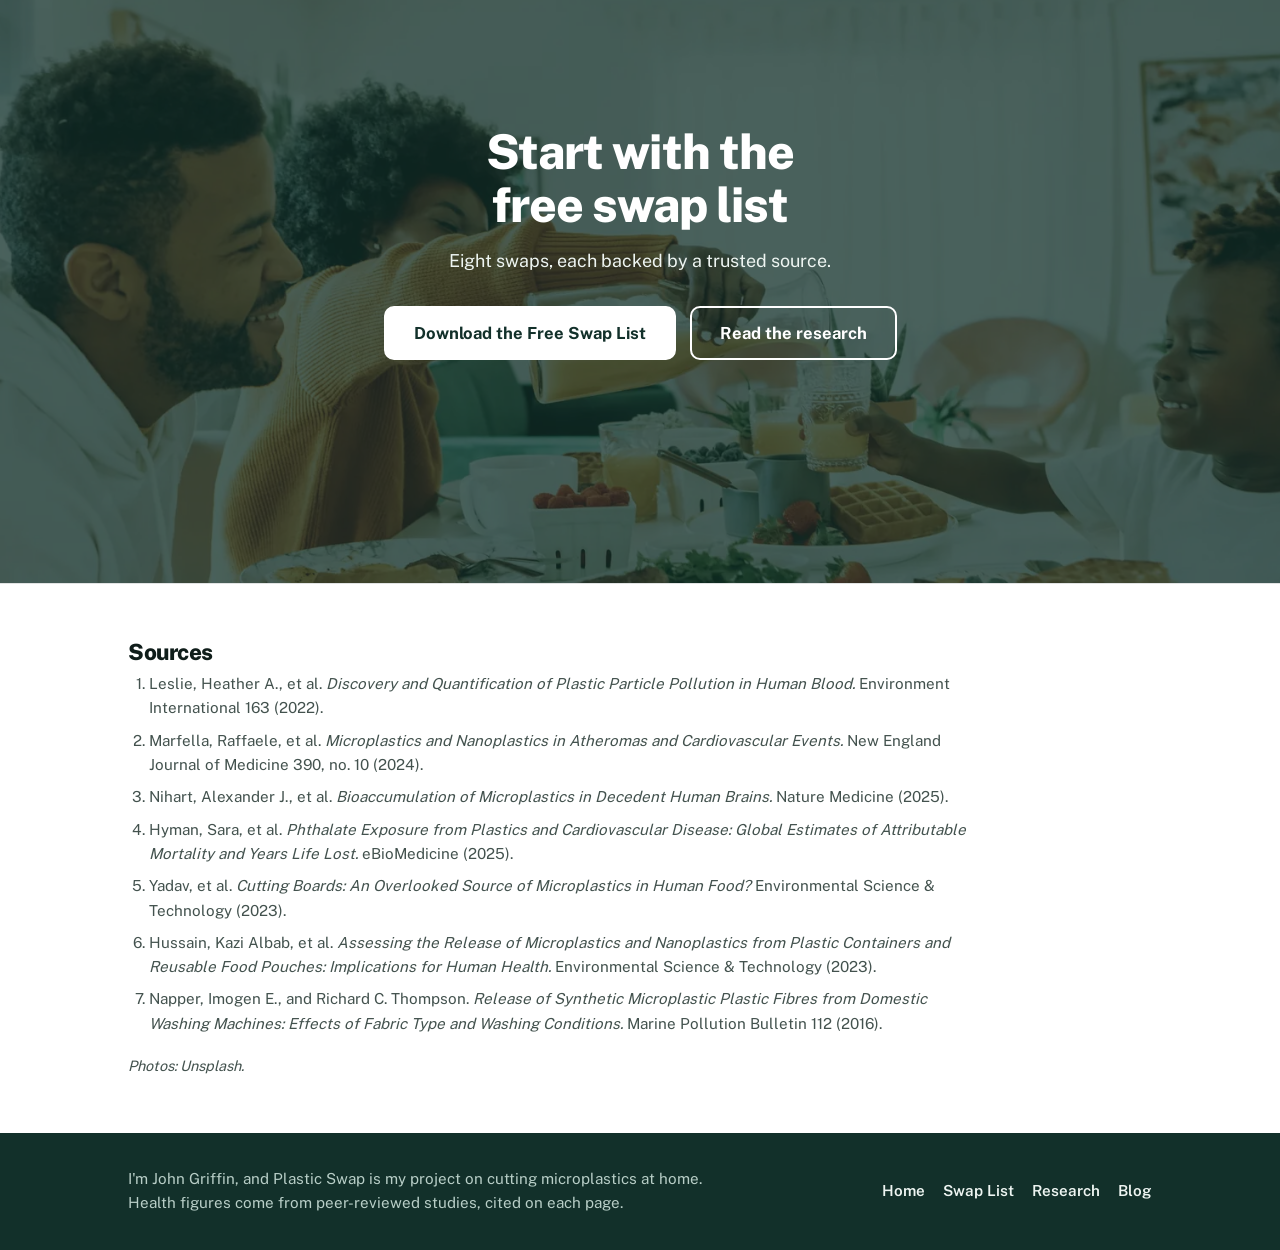
==== commit bad062a3: "Home: problem photo on the right so sections alternate Co-Authored-By: Claude Opus 5.5 <noreply@anth" ====
--- a/index.html
+++ b/index.html
@@ -59,8 +59,7 @@
 </header>
 
 <section id="problem" class="band">
-  <div class="wrap split flip">
-    <figure class="photo"><img src="images/doctor-office-900.webp" srcset="images/doctor-office-600.webp 600w, images/doctor-office-900.webp 900w" sizes="(max-width: 860px) calc(100vw - 40px), 520px" width="900" height="675" alt="A doctor in a white coat talking with a patient across his desk" loading="lazy" decoding="async"></figure>
+  <div class="wrap split">
     <div>
       <h2>Plastic wreaks havoc on our bodies</h2>
       <p class="lead">Tiny pieces of plastic come off the boards, containers and clothes people use every day. Scientists now find them in blood, arteries and brains.</p>
@@ -81,6 +80,7 @@
       </ul>
       <p>The dishes, clothes, containers and tools we use should enhance our lives, not jeopardize our health.</p>
     </div>
+    <figure class="photo"><img src="images/doctor-office-900.webp" srcset="images/doctor-office-600.webp 600w, images/doctor-office-900.webp 900w" sizes="(max-width: 860px) calc(100vw - 40px), 520px" width="900" height="675" alt="A doctor in a white coat talking with a patient across his desk" loading="lazy" decoding="async"></figure>
   </div>
 </section>
 
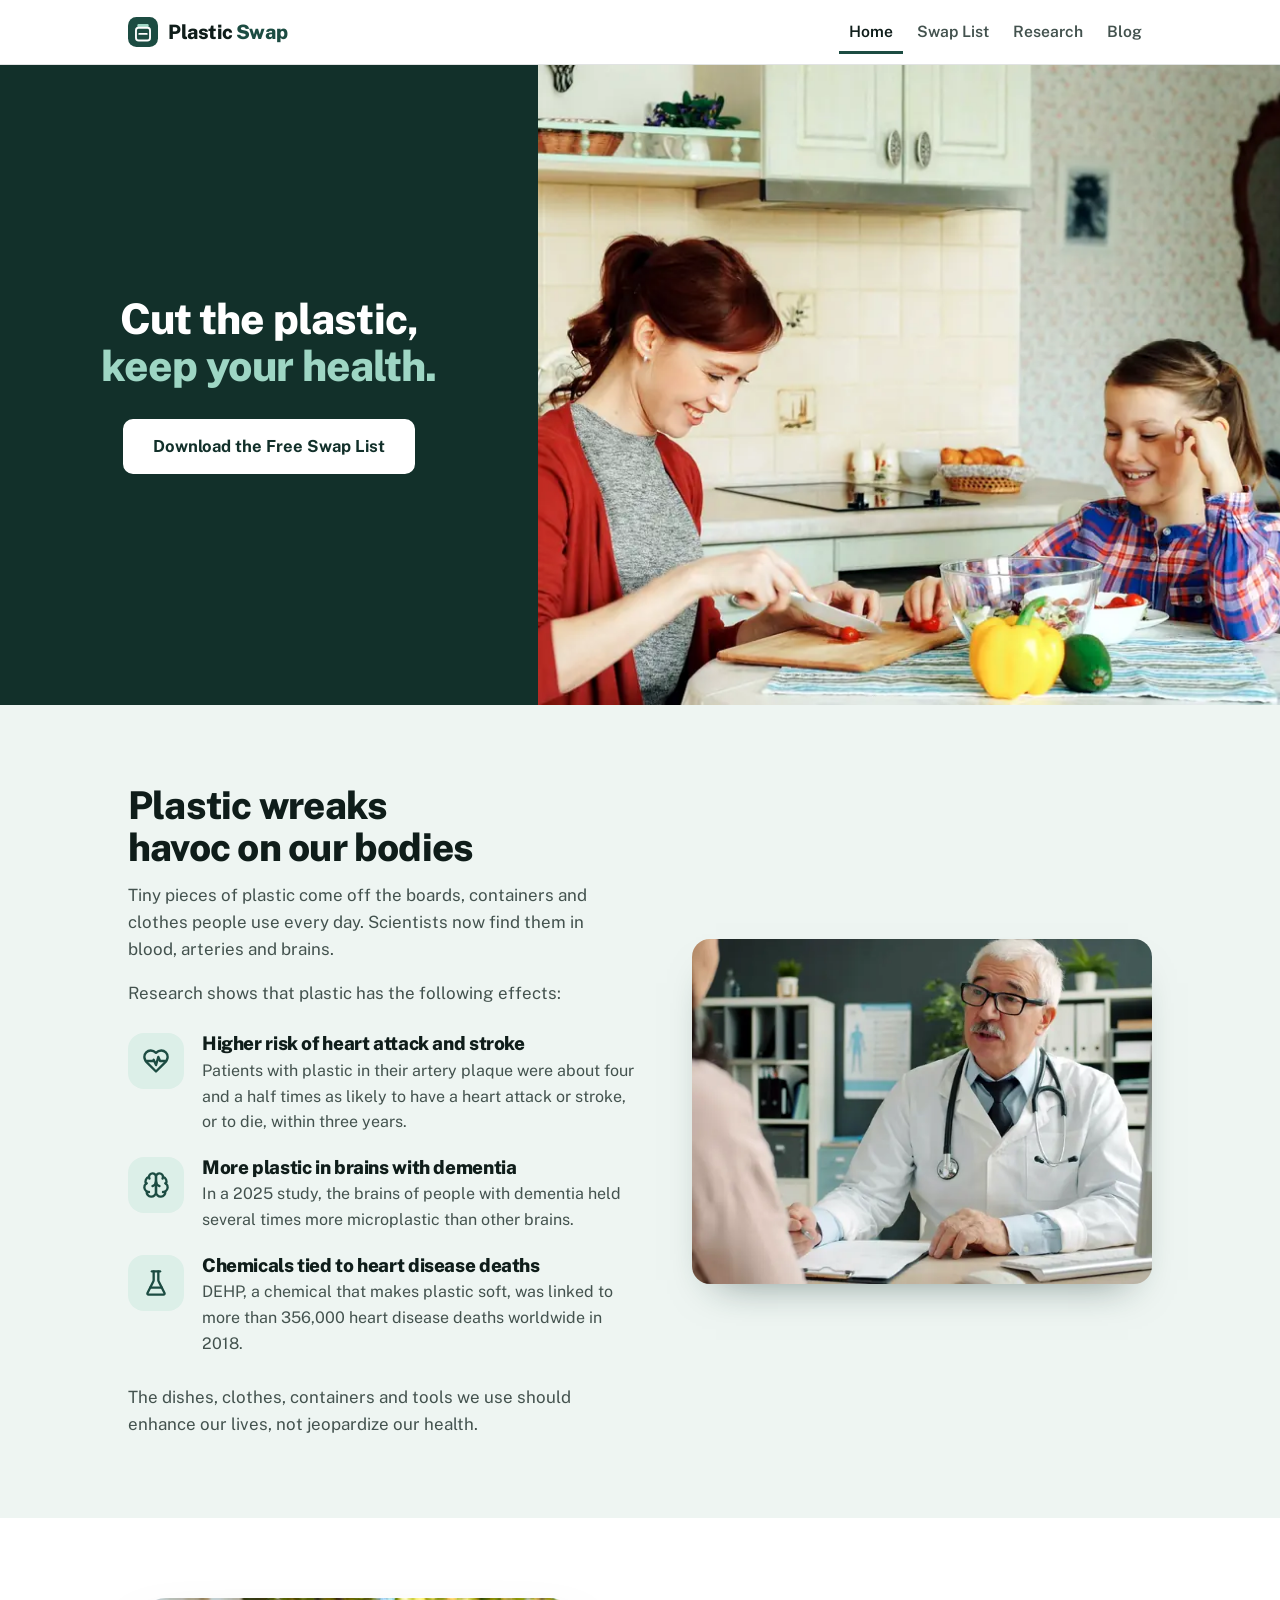
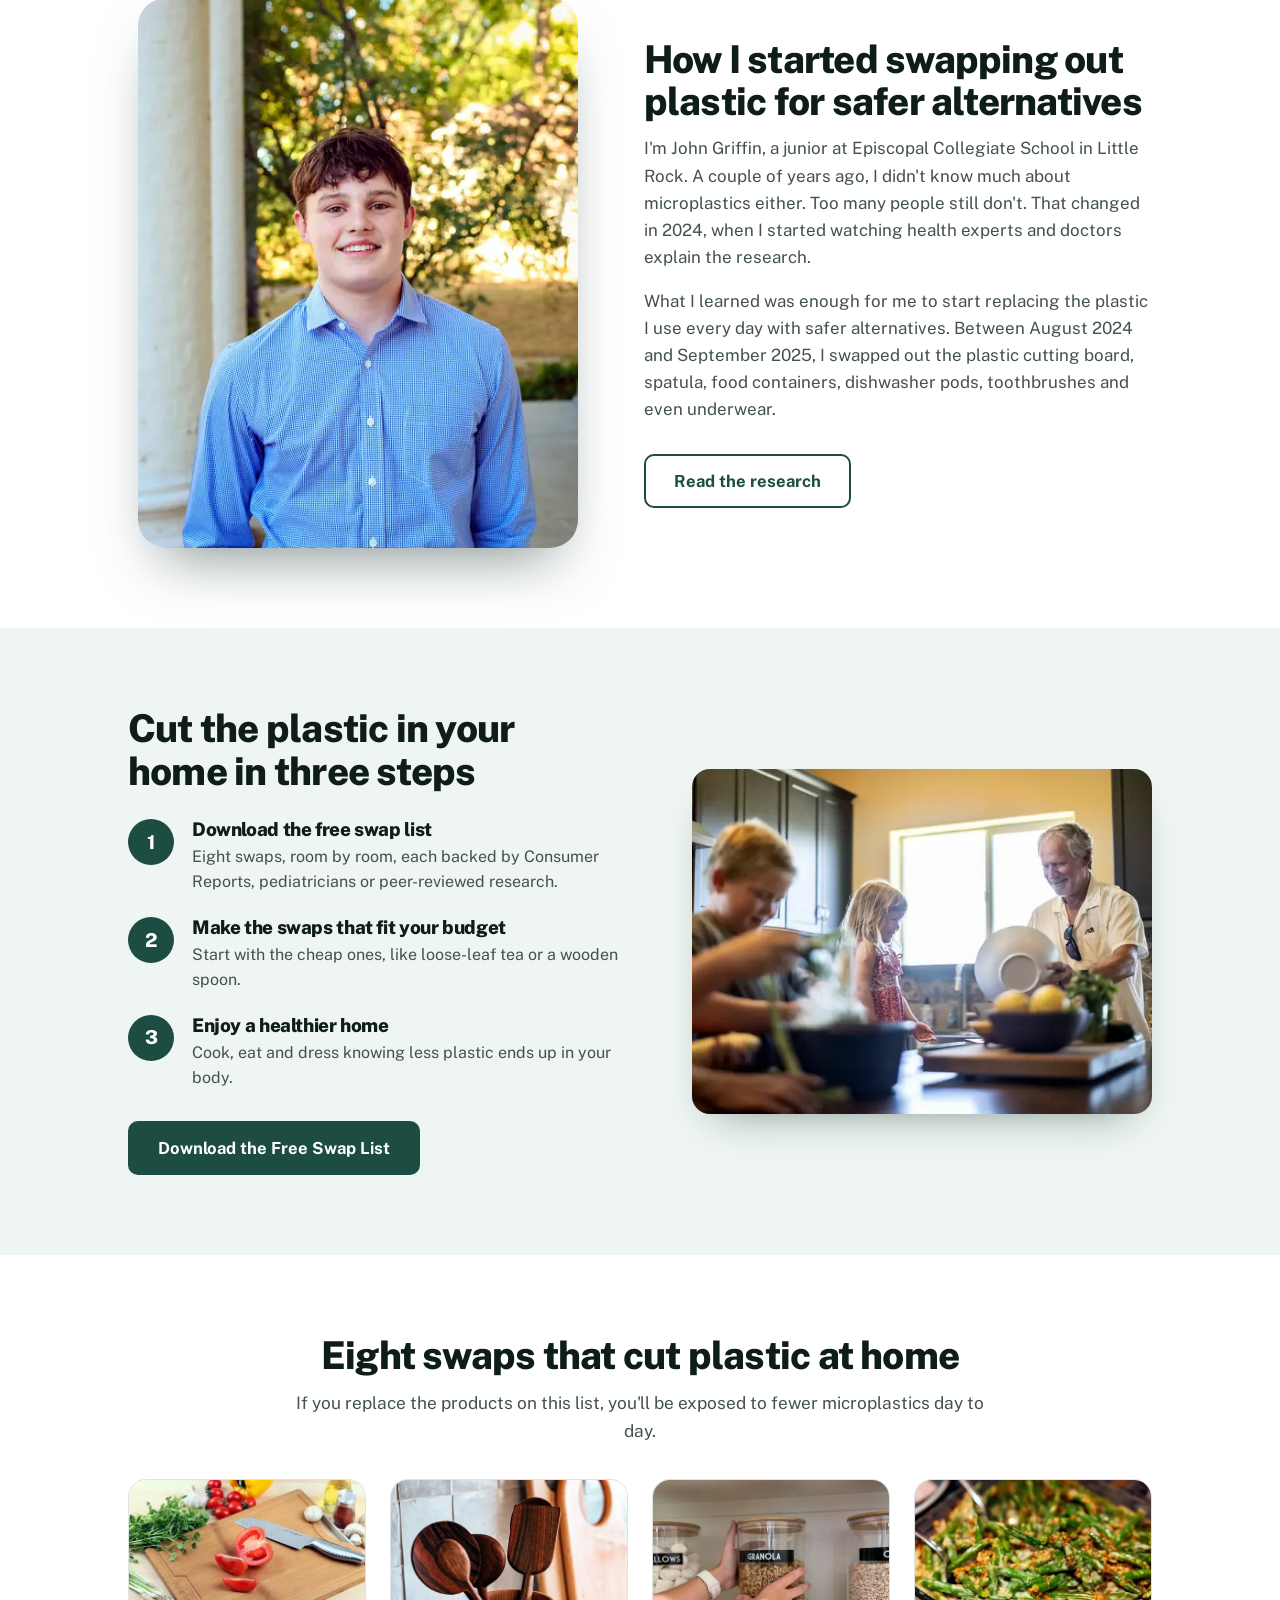
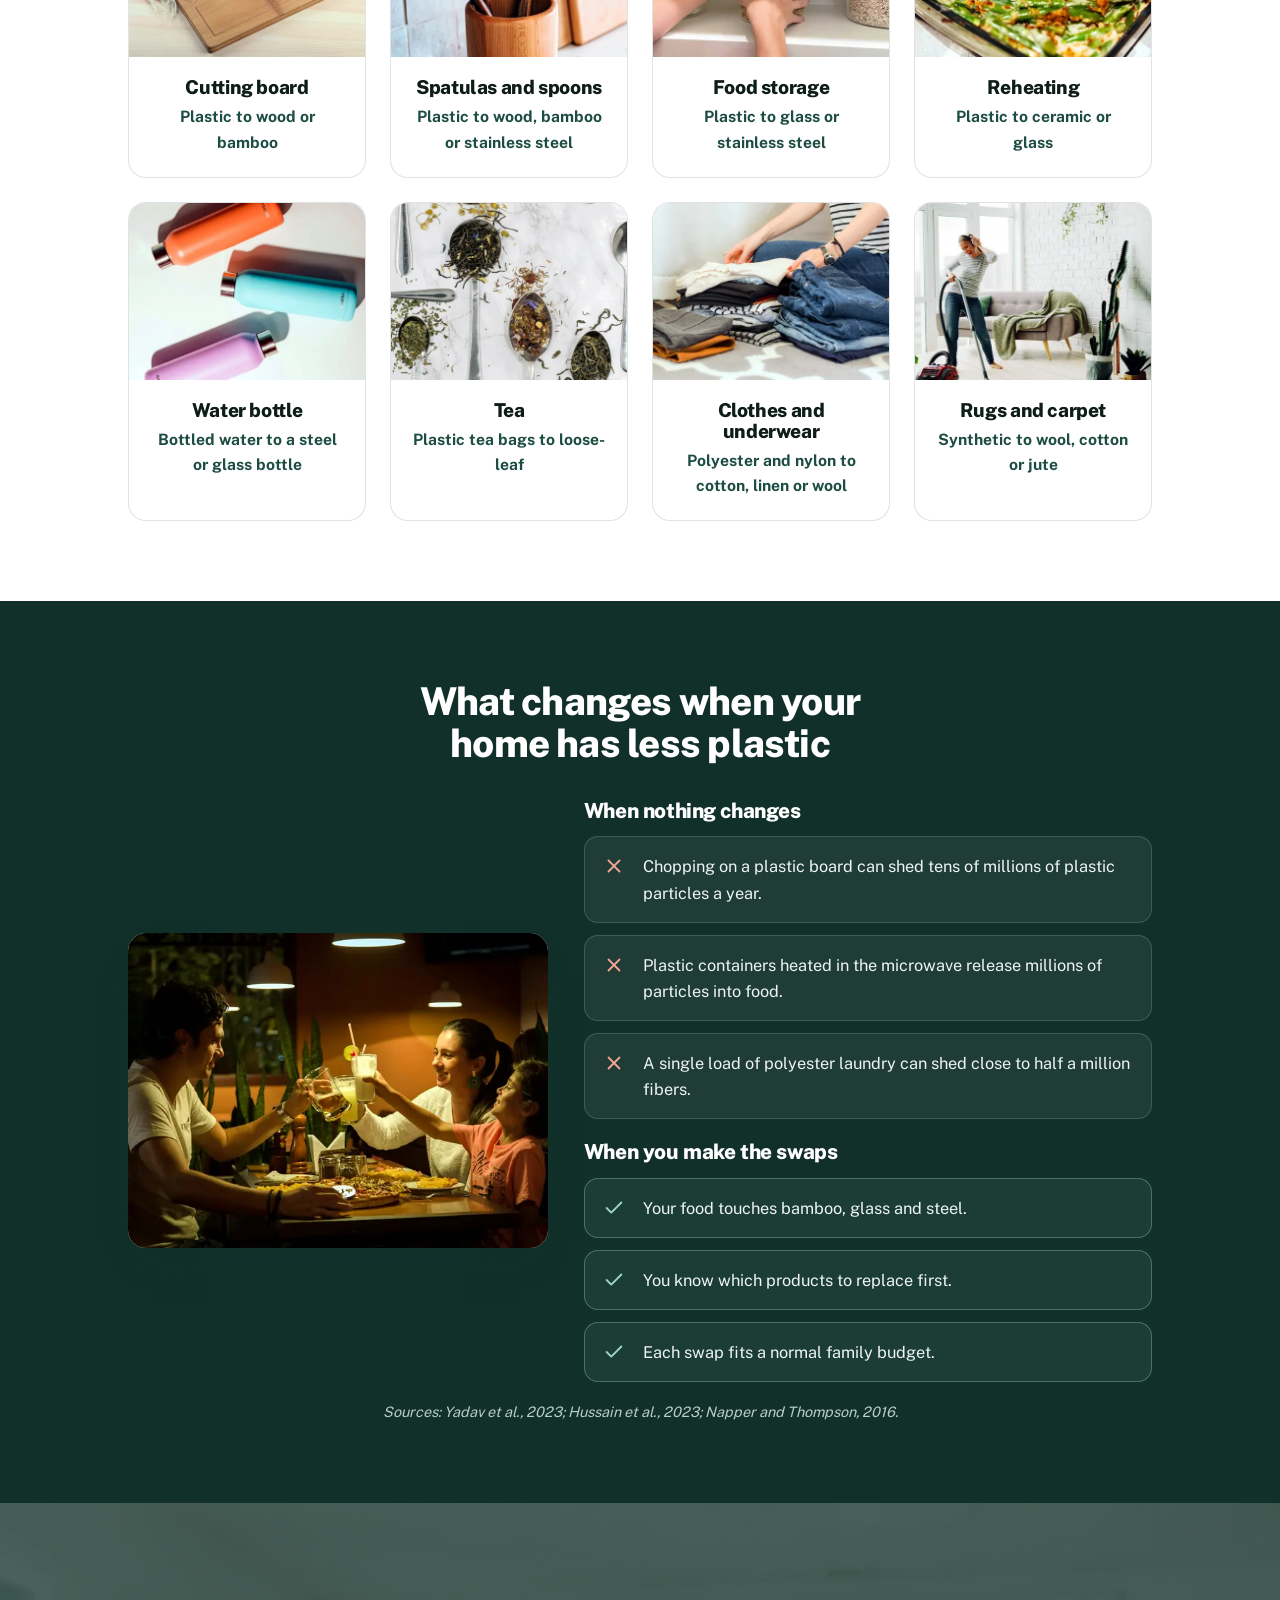
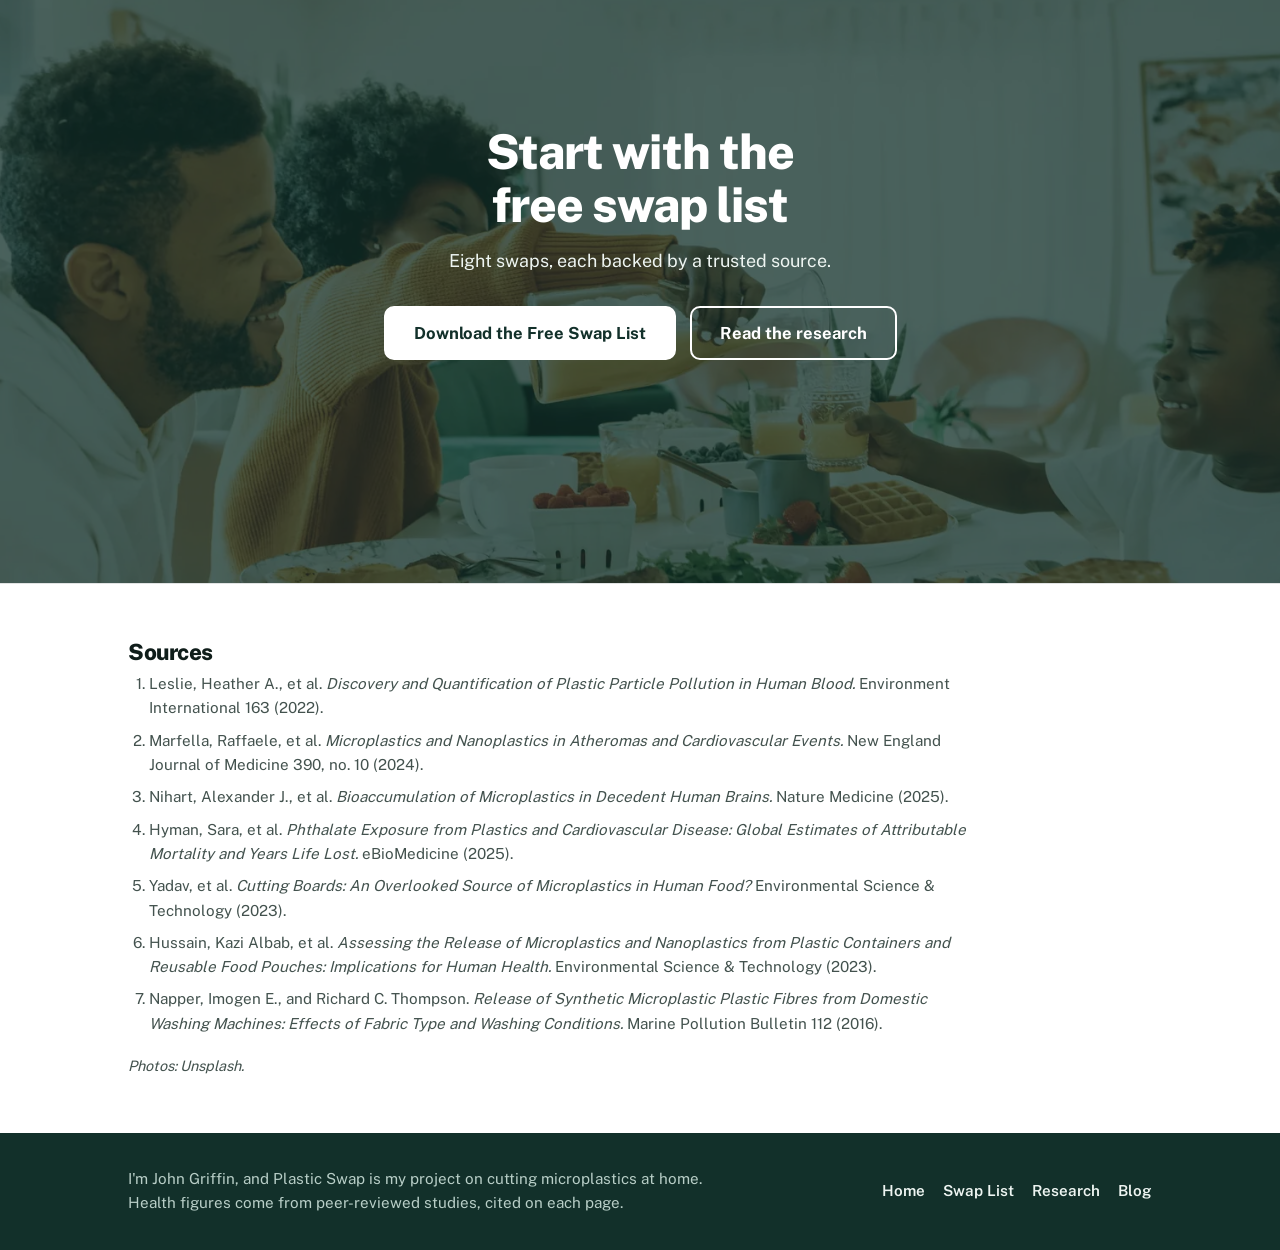
==== commit 5d0ffcc8: "Replace the dust tip with a real swap: synthetic rugs and carpet to wool, cotton or jute Co-Authored" ====
--- a/index.html
+++ b/index.html
@@ -23,7 +23,7 @@
 <link rel="preload" as="image" type="image/webp" href="images/banner-m-900.webp" imagesrcset="images/banner-m-600.webp 600w, images/banner-m-900.webp 900w" imagesizes="100vw" media="(max-width: 860px)" fetchpriority="high">
 <link rel="preload" as="image" type="image/webp" href="images/banner-1300.webp" imagesrcset="images/banner-900.webp 900w, images/banner-1300.webp 1300w, images/banner-1800.webp 1800w" imagesizes="58vw" media="(min-width: 861px)" fetchpriority="high">
 <link rel="preload" href="fonts/public-sans.woff2" as="font" type="font/woff2" crossorigin>
-<style>@font-face{font-family:'Public Sans';font-style:normal;font-weight:400 800;font-display:swap;src:url(fonts/public-sans.woff2) format('woff2')}:root{--bg:#FFFFFF;--bg-alt:#EEF5F2;--card:#FFFFFF;--ink:#0F1D1A;--ink-soft:#43524E;--primary:#1C4C42;--primary-dk:#12302A;--blue:#2A62A0;--mint:#9ED6C4;--mint-lt:#DCEFE8;--red:#B0392B;--on-dark:#EEF5F2;--on-dark-soft:#B8CEC7;--line:rgba(15,29,26,0.12);--radius:18px;--radius-lg:28px;--wrap:1080px;--flow-tight:0.32em;--flow-block:44px;--flow-section:80px}*{box-sizing:border-box}html{scroll-behavior:smooth;scroll-padding-top:84px}@media (prefers-reduced-motion:reduce){html{scroll-behavior:auto}*{animation-duration:0.001ms !important;transition-duration:0.001ms !important}}body{margin:0;background:var(--bg);color:var(--ink);font-family:'Public Sans',ui-sans-serif,system-ui,-apple-system,'Segoe UI',sans-serif;font-size:18px;line-height:1.6;-webkit-font-smoothing:antialiased}h1,h2,h3{font-weight:800;line-height:1.1;margin:0 0 var(--flow-tight);color:var(--ink);letter-spacing:-0.02em;text-wrap:balance}p{margin:0 0 1em}p:last-child{margin-bottom:0}a{color:inherit}img{max-width:100%;height:auto}.wrap{max-width:var(--wrap);margin:0 auto;padding:0 28px}.skip{position:absolute;left:-9999px;top:10px;background:var(--card);color:var(--ink);padding:12px 18px;border-radius:10px;z-index:100;text-decoration:none;font-weight:700;border:2px solid var(--primary)}.skip:focus{left:16px}a:focus-visible{outline:3px solid var(--blue);outline-offset:3px;border-radius:4px}nav.site{position:sticky;top:0;z-index:20;background:rgba(255,255,255,0.95);backdrop-filter:blur(8px);border-bottom:1px solid var(--line)}nav.site .wrap{display:flex;align-items:center;justify-content:space-between;gap:4px 20px;padding-top:10px;padding-bottom:10px;flex-wrap:wrap}.wordmark{display:inline-flex;align-items:center;gap:10px;font-weight:800;font-size:1.24rem;letter-spacing:-0.02em;color:var(--ink);text-decoration:none;white-space:nowrap;min-height:44px}.wordmark .mark{width:30px;height:30px;flex:none}.wordmark .last{color:var(--primary)}nav.site ul{list-style:none;display:flex;align-items:center;gap:4px;margin:0;padding:0;font-size:0.98rem;font-weight:600}nav.site ul a{text-decoration:none;color:var(--ink-soft);display:inline-flex;align-items:center;min-height:44px;padding:0 10px;white-space:nowrap;transition:color 0.15s ease}nav.site ul a:hover{color:var(--blue)}nav.site ul a[aria-current="page"]{color:var(--ink);box-shadow:inset 0 -3px 0 var(--primary)}.btn{display:inline-flex;align-items:center;justify-content:center;text-align:center;min-height:52px;padding:12px 28px;background:var(--primary);color:#FFFFFF;text-decoration:none;font-weight:700;font-size:1.04rem;border-radius:10px;border:2px solid var(--primary);transition:background 0.18s ease,color 0.18s ease,border-color 0.18s ease}.btn:hover{background:var(--blue);border-color:var(--blue)}.btn.light{background:#FFFFFF;border-color:#FFFFFF;color:var(--primary-dk)}.btn.light:hover{background:var(--mint);border-color:var(--mint)}.btn-row{display:flex;gap:14px;flex-wrap:wrap;align-items:center;justify-content:center;margin-top:30px}section{padding:var(--flow-section) 0}.band{background:var(--bg-alt)}.section-head{max-width:720px;margin-bottom:34px}.section-head.center{text-align:center;margin-left:auto;margin-right:auto}h2{font-size:clamp(1.75rem,3.2vw,2.4rem)}.section-head p{color:var(--ink-soft);font-size:1.08rem}.banner{position:relative;background:var(--primary-dk);color:var(--on-dark);overflow:hidden;min-height:min(680px,78vh);display:flex;align-items:center}.banner picture,.banner img{position:absolute;inset:0;width:100%;height:100%}.banner img{object-fit:cover;object-position:70% 40%}.banner::before{content:"";position:absolute;inset:0;z-index:1;background:linear-gradient(90deg,rgba(18,48,42,0.94) 0%,rgba(18,48,42,0.86) 30%,rgba(18,48,42,0.35) 52%,rgba(18,48,42,0) 66%)}.banner .wrap{position:relative;z-index:2;width:100%;padding-top:56px;padding-bottom:56px}.banner-text{max-width:600px;text-align:center}.banner h1{color:#FFFFFF;font-size:clamp(2.4rem,4.6vw,3.8rem)}.banner h1 span{display:block;color:var(--mint)}.portrait{margin:0;aspect-ratio:4/5;border-radius:var(--radius-lg);overflow:hidden;width:100%;max-width:440px;justify-self:center;box-shadow:0 30px 60px -24px rgba(18,48,42,0.55)}.portrait img{display:block;width:100%;height:100%;object-fit:cover}@media (prefers-reduced-motion:no-preference){.banner-text{animation:rise 0.7s cubic-bezier(.2,.7,.2,1) 0.1s both}}@keyframes rise{from{opacity:0;transform:translateY(18px)}to{opacity:1;transform:none}}@media (max-width:860px){.banner{display:block;min-height:0}.banner picture,.banner img{position:static;display:block;height:auto;aspect-ratio:4/3}.banner::before{display:none}.banner .wrap{padding-top:30px;padding-bottom:44px}.banner-text{max-width:none}}.page-hero{padding:60px 0 64px}.page-hero h1{font-size:clamp(2.1rem,4.4vw,3.1rem)}.page-hero .lede{font-size:1.14rem;color:var(--ink-soft);margin-top:8px;max-width:34em}.page-hero .btn-row{justify-content:flex-start}.split{display:grid;grid-template-columns:1.05fr 0.95fr;gap:56px;align-items:center}.split.flip{grid-template-columns:0.95fr 1.05fr}.split p{color:var(--ink-soft);font-size:1.06rem}.photo{margin:0;border-radius:var(--radius);overflow:hidden;aspect-ratio:4/3;background:var(--bg-alt);box-shadow:0 20px 40px -24px rgba(18,48,42,0.55)}.photo img{display:block;width:100%;height:100%;object-fit:cover}.cards{display:grid;grid-template-columns:repeat(3,1fr);gap:22px}.card{background:var(--card);border:1px solid var(--line);border-radius:var(--radius);padding:30px 26px 28px;text-align:center}.card h3{font-size:1.24rem}.card p{font-size:1rem;color:var(--ink-soft)}.icon{width:64px;height:64px;border-radius:18px;background:var(--mint-lt);color:var(--primary);display:flex;align-items:center;justify-content:center;margin:0 auto 18px}.icon svg{width:32px;height:32px}a.card{text-decoration:none;color:inherit;transition:border-color 0.15s ease}a.card:hover{border-color:var(--blue)}a.card:hover h3{color:var(--blue)}.card .to{font-size:0.95rem;font-weight:700;color:var(--primary);margin:0}.punch{font-weight:700;font-size:clamp(1.2rem,2.2vw,1.45rem);line-height:1.35;text-align:center;color:var(--primary);max-width:720px;margin:var(--flow-block) auto 0}.steps{list-style:none;margin:0;padding:0;display:grid;grid-template-columns:repeat(3,1fr);gap:22px;counter-reset:step}.steps li{background:var(--card);border:1px solid var(--line);border-radius:var(--radius);padding:28px 26px;counter-increment:step;text-align:center}.steps li:before{content:counter(step);display:flex;align-items:center;justify-content:center;width:46px;height:46px;border-radius:50%;background:var(--primary);color:#FFFFFF;font-weight:800;font-size:1.3rem;margin:0 auto 18px}.steps h3{font-size:1.24rem}.steps p{font-size:1rem;color:var(--ink-soft)}.after{background:var(--primary-dk);color:var(--on-dark)}.after h2,.after h3{color:#FFFFFF}.stakes{display:grid;grid-template-columns:1fr 1fr;gap:26px}.stake h3{font-size:1.3rem;margin-bottom:14px;text-align:center}.outcomes{list-style:none;margin:0;padding:0;display:grid;gap:12px}.outcomes li{display:grid;grid-template-columns:26px 1fr;gap:14px;align-items:start;background:rgba(255,255,255,0.06);border:1px solid rgba(238,245,242,0.16);border-radius:14px;padding:16px 18px;color:var(--on-dark);font-size:1.02rem}.outcomes svg{width:22px;height:22px;margin-top:2px;color:#F2A597}.stake.good .outcomes svg{color:var(--mint)}.stake.good .outcomes li{background:rgba(158,214,196,0.08);border-color:rgba(158,214,196,0.34)}.after .cite-line{color:var(--on-dark-soft);text-align:center}.closing{text-align:center}.closing .wrap{max-width:680px}.closing p{color:var(--ink-soft);font-size:1.08rem}.card .num{font-weight:800;font-size:clamp(2.3rem,4vw,2.9rem);line-height:1;letter-spacing:-0.03em;color:var(--primary);margin:0 0 10px}.card .of{font-size:0.9rem;font-weight:700;color:var(--ink-soft);margin:12px 0 0;border-top:1px solid var(--line);padding-top:12px}.card .more{margin-top:12px;font-weight:700;font-size:0.96rem}.card .more a{color:var(--blue);text-decoration-thickness:2px;text-underline-offset:3px}.cards.four{grid-template-columns:repeat(2,1fr);max-width:860px;margin:0 auto}.btn.ghost{background:transparent;color:var(--primary)}.btn.ghost:hover{background:var(--primary);color:#FFFFFF;border-color:var(--primary)}.cite-line.center{text-align:center}.hero-photo{margin:0;border-radius:var(--radius-lg);overflow:hidden;aspect-ratio:3/2;background:var(--bg-alt);box-shadow:0 24px 48px -26px rgba(18,48,42,0.6)}.hero-photo img{display:block;width:100%;height:100%;object-fit:cover}.prose{max-width:760px;margin:0 auto}.prose p{color:var(--ink-soft);font-size:1.06rem}.chart{background:var(--card);border:1px solid var(--line);border-radius:var(--radius);padding:28px 30px;margin:0}.chart h3{font-size:1.22rem}.chart .sub{color:var(--ink-soft);font-size:0.98rem;margin-bottom:20px}.bars{display:grid;gap:14px}.barline{display:grid;grid-template-columns:130px 1fr;gap:12px;align-items:center;font-size:0.94rem;font-weight:600;color:var(--ink-soft)}.track{height:40px;background:var(--bg-alt);border-radius:6px}.bar{display:flex;align-items:center;justify-content:flex-end;height:100%;padding-right:10px;border-radius:6px;color:#FFFFFF;font-weight:800;min-width:60px}.bar.hi{background:var(--red)}.bar.lo{background:var(--primary)}.lead{font-size:1.12rem;color:var(--ink-soft)}.points,.statlist,.steps-list{list-style:none;margin:26px 0 0;padding:0;display:grid;gap:22px}.points li{display:grid;grid-template-columns:56px 1fr;gap:18px;align-items:start}.points .icon{width:56px;height:56px;border-radius:16px;margin:0}.points .icon svg{width:28px;height:28px}.points h3,.statlist h3,.steps-list h3{font-size:1.18rem;margin-bottom:4px}.points p,.statlist p,.steps-list p{font-size:1rem;color:var(--ink-soft);margin:0}.statlist li{display:grid;grid-template-columns:120px 1fr;gap:18px;align-items:start;padding-bottom:20px;border-bottom:1px solid var(--line)}.statlist li:last-child{border-bottom:0;padding-bottom:0}.statlist .n{font-weight:800;font-size:2rem;line-height:1.05;letter-spacing:-0.03em;color:var(--primary);margin:0}.steps-list{counter-reset:step}.steps-list li{display:grid;grid-template-columns:46px 1fr;gap:18px;align-items:start;counter-increment:step}.steps-list li:before{content:counter(step);display:flex;align-items:center;justify-content:center;width:46px;height:46px;border-radius:50%;background:var(--primary);color:#FFFFFF;font-weight:800;font-size:1.2rem}.split .btn-row{justify-content:flex-start}.pcards{display:grid;grid-template-columns:repeat(3,1fr);gap:24px}.pcards.four{grid-template-columns:repeat(4,1fr)}.pcard{background:var(--card);border:1px solid var(--line);border-radius:var(--radius);overflow:hidden;text-decoration:none;color:inherit;display:flex;flex-direction:column}a.pcard{transition:border-color 0.15s ease,transform 0.2s ease}a.pcard:hover{border-color:var(--blue);transform:translateY(-3px)}a.pcard:hover h3{color:var(--blue)}.card-photo{margin:0;aspect-ratio:4/3;overflow:hidden;background:var(--bg-alt)}.card-photo img{display:block;width:100%;height:100%;object-fit:cover}.pcard-body{padding:20px 20px 22px;text-align:center}.pcard-body h3{font-size:1.2rem}.pcard-body p{font-size:0.98rem;color:var(--ink-soft)}.pcard-body .to{font-weight:700;color:var(--primary);margin:0}.pcard .num{font-weight:800;font-size:1.9rem;line-height:1;letter-spacing:-0.03em;color:var(--primary);margin:0 0 8px}.pcard .more{margin-top:10px;font-weight:700}.pcard .more a{color:var(--blue);text-underline-offset:3px}.stakes-split{display:grid;grid-template-columns:0.85fr 1.15fr;gap:36px;align-items:center}.stakes-split .stakes{grid-template-columns:1fr;gap:22px}.stakes-split .stake h3{text-align:left}.btn.ghost-light{background:transparent;color:#FFFFFF;border-color:#FFFFFF}.btn.ghost-light:hover{background:#FFFFFF;color:var(--primary-dk)}.closing-banner h2{color:#FFFFFF;font-size:clamp(2rem,3.8vw,3rem)}.closing-banner p{color:var(--on-dark);font-size:1.12rem}@media (max-width:1000px){.pcards.four{grid-template-columns:repeat(2,1fr)}}@media (max-width:860px){.pcards{grid-template-columns:repeat(2,1fr);gap:14px}.stakes-split{grid-template-columns:1fr}.statlist li{grid-template-columns:1fr;gap:6px}}@media (max-width:620px){.pcards,.pcards.four{grid-template-columns:1fr}}.room{scroll-margin-top:90px}.room + .room{border-top:1px solid var(--line)}.swaps{display:grid;grid-template-columns:repeat(auto-fit,minmax(260px,320px));justify-content:center;gap:22px}.swap{background:var(--card);border:1px solid var(--line);border-radius:var(--radius);overflow:hidden;scroll-margin-top:90px}.swap-body{padding:0 24px 24px}.swap .icon{margin-top:-32px;position:relative;box-shadow:0 0 0 5px var(--card)}.swap h3{font-size:1.3rem;text-align:center}.swap .to{text-align:center;font-weight:700;color:var(--primary);margin-bottom:14px}.swap-body>p{color:var(--ink-soft);font-size:1rem}.facts-list{list-style:none;margin:16px 0 0;padding:14px 0 0;border-top:1px solid var(--line);display:grid;gap:8px;font-size:0.96rem}.facts-list li{display:grid;grid-template-columns:20px 1fr;gap:10px;align-items:start;color:var(--ink-soft)}.facts-list svg{width:18px;height:18px;margin-top:3px;color:var(--primary)}.facts-list b{display:block;color:var(--ink);font-weight:700}.band .swap{background:#FFFFFF}.cite-line{font-size:0.9rem;color:var(--ink-soft);font-style:italic;margin-top:18px}.refs{padding:56px 0;border-top:1px solid var(--line)}.refs h2{font-size:1.4rem}.refs ol{max-width:860px;margin:0;padding-left:1.3rem;display:grid;gap:8px;font-size:0.95rem;color:var(--ink-soft)}footer{background:var(--primary-dk);color:var(--on-dark-soft);padding:34px 0;font-size:0.95rem}footer .wrap{display:flex;justify-content:space-between;align-items:center;flex-wrap:wrap;gap:10px 24px}footer p{margin:0;max-width:40em}footer ul{list-style:none;display:flex;flex-wrap:wrap;gap:0 18px;margin:0;padding:0;font-weight:600}footer ul a{display:inline-flex;align-items:center;min-height:44px;color:var(--on-dark);text-decoration:none}footer ul a:hover{color:var(--mint)}@media (max-width:860px){.split,.split.flip{grid-template-columns:1fr;gap:30px}.split>.portrait,.split>.photo{order:-1}.page-hero .portrait{max-width:340px}.cards,.cards.four,.steps,.stakes{grid-template-columns:1fr}.page-hero .hero-photo{order:-1;aspect-ratio:16/10}.cards.preview{grid-template-columns:1fr 1fr;gap:12px}.cards.preview .card{padding:20px 12px}.cards.preview .icon{width:52px;height:52px;margin-bottom:10px}.cards.preview h3{font-size:1.06rem}.cards.preview .to{font-size:0.86rem}}@media (max-width:620px){:root{--flow-section:56px;--flow-block:34px}body{font-size:17px}.wrap{padding:0 20px}.page-hero{padding:28px 0 44px}.btn-row .btn{width:100%}.barline{grid-template-columns:1fr;gap:4px}.chart{padding:22px 18px}.swaps{grid-template-columns:1fr}.wordmark{font-size:1.14rem}}.room-tag{display:none}@media print{@page{size:letter;margin:0.45in 0.55in}body{font-size:10.5pt}nav.site,footer,.skip,.page-hero .portrait,.page-hero .hero-photo,.card-photo,.btn-row,.closing,.room .section-head{display:none !important}main{display:grid;grid-template-columns:1fr 1fr;gap:10pt}.page-hero{grid-column:1 / -1;padding:0 0 2pt}.page-hero .wrap,.page-hero .split{display:block;padding:0}.page-hero h1{font-size:20pt}.page-hero .lede{font-size:10.5pt;margin:4pt 0 0;max-width:none}.room,.room .wrap,.swaps{display:contents}.swap-body{padding:0}.swap .icon{margin-top:0;box-shadow:none}.swap{padding:9pt 13pt 9pt;break-inside:avoid;border-color:#BFCFCA;border-radius:12px}.room-tag{display:block;text-align:center;font-size:8pt;font-weight:700;letter-spacing:0.02em;color:var(--ink-soft);margin:0 0 2pt}.swap .icon{width:30px;height:30px;border-radius:9px;margin-bottom:4pt}.swap .icon svg{width:19px;height:19px}.swap h3{font-size:12.5pt;margin-bottom:1pt}.swap .to{font-size:9.5pt;margin-bottom:5pt}.swap-body>p{font-size:9.2pt;line-height:1.4}.facts-list{font-size:8.8pt;line-height:1.35;margin-top:6pt;padding-top:6pt;gap:2pt}.facts-list li{grid-template-columns:12px 1fr;gap:6pt}.facts-list svg{width:11px;height:11px;margin-top:2px}.facts-list b{display:inline;margin-right:4pt}.refs{display:none !important}}.closing-banner::before{background:rgba(18,48,42,0.76)}.closing-banner .banner-text{margin:0 auto}@media (max-width:860px){.closing-banner .wrap{padding-top:30px}}.swap .source{display:grid;grid-template-columns:18px 1fr;gap:10px;align-items:start;margin:16px 0 0;padding-top:14px;border-top:1px solid var(--line);font-size:0.92rem;color:var(--ink-soft)}.swap .source svg{width:16px;height:16px;margin-top:3px;color:var(--primary)}.swap .more{margin:10px 0 0;font-weight:700;font-size:0.95rem}.swap .more a{color:var(--blue);text-underline-offset:3px}.byline{font-weight:700;color:var(--primary);margin-bottom:8px}.post{padding-top:24px}.prose h2{margin-top:var(--flow-block)}.prose h3{font-size:1.2rem;margin-top:28px;scroll-margin-top:90px}.table-wrap{overflow-x:auto;margin:28px 0 0;border:1px solid var(--line);border-radius:var(--radius)}.price-table{width:100%;border-collapse:collapse;font-size:0.96rem;min-width:560px}.price-table th,.price-table td{text-align:left;padding:12px 16px;border-bottom:1px solid var(--line);vertical-align:top}.price-table thead th{background:var(--bg-alt);font-weight:700;color:var(--ink)}.price-table tbody tr:last-child th,.price-table tbody tr:last-child td{border-bottom:0}.price-table tbody th a{color:var(--primary);text-underline-offset:3px}.price-table td{color:var(--ink-soft)}@media (max-width:620px){.pcards.preview{grid-template-columns:1fr 1fr;gap:12px}.pcards.preview .pcard-body{padding:12px 10px 14px}.pcards.preview h3{font-size:1rem}.pcards.preview .to{font-size:0.86rem}}@media print{.swap .more{display:none}.swap .source{font-size:8.5pt;margin-top:6pt;padding-top:6pt;grid-template-columns:11px 1fr;gap:6pt}.swap .source svg{width:11px;height:11px;margin-top:1px}}@media print{@page{margin:0.4in 0.5in}main{gap:8pt}.page-hero h1{font-size:18pt}.page-hero .lede{font-size:9.5pt}.swap{padding:7pt 11pt 7pt}.room-tag{font-size:7pt;margin:0 0 1pt}.swap .icon{width:24px;height:24px;border-radius:7px;margin-bottom:2pt}.swap .icon svg{width:15px;height:15px}.swap h3{font-size:11.5pt}.swap .to{font-size:9pt;margin-bottom:3pt}.swap-body>p{font-size:8.8pt;line-height:1.35}.swap .source{font-size:8pt;margin-top:4pt;padding-top:4pt}}@media (min-width:861px){.hero-split{display:grid;grid-template-columns:0.42fr 0.58fr;align-items:stretch;min-height:min(640px,76vh)}.hero-split::before{display:none}.hero-split picture{position:relative;grid-column:2;grid-row:1;inset:auto}.hero-split picture img{position:absolute;inset:0;width:100%;height:100%;object-fit:cover;object-position:78% 40%}.hero-split .wrap{grid-column:1;grid-row:1;display:flex;align-items:center;justify-content:center;padding:56px 28px;max-width:none;margin:0}.hero-split .banner-text{max-width:540px}.hero-split h1{font-size:clamp(2rem,3.3vw,3.1rem)}}.points + p{margin-top:28px}</style>
+<style>@font-face{font-family:'Public Sans';font-style:normal;font-weight:400 800;font-display:swap;src:url(fonts/public-sans.woff2) format('woff2')}:root{--bg:#FFFFFF;--bg-alt:#EEF5F2;--card:#FFFFFF;--ink:#0F1D1A;--ink-soft:#43524E;--primary:#1C4C42;--primary-dk:#12302A;--blue:#2A62A0;--mint:#9ED6C4;--mint-lt:#DCEFE8;--red:#B0392B;--on-dark:#EEF5F2;--on-dark-soft:#B8CEC7;--line:rgba(15,29,26,0.12);--radius:18px;--radius-lg:28px;--wrap:1080px;--flow-tight:0.32em;--flow-block:44px;--flow-section:80px}*{box-sizing:border-box}html{scroll-behavior:smooth;scroll-padding-top:84px}@media (prefers-reduced-motion:reduce){html{scroll-behavior:auto}*{animation-duration:0.001ms !important;transition-duration:0.001ms !important}}body{margin:0;background:var(--bg);color:var(--ink);font-family:'Public Sans',ui-sans-serif,system-ui,-apple-system,'Segoe UI',sans-serif;font-size:18px;line-height:1.6;-webkit-font-smoothing:antialiased}h1,h2,h3{font-weight:800;line-height:1.1;margin:0 0 var(--flow-tight);color:var(--ink);letter-spacing:-0.02em;text-wrap:balance}p{margin:0 0 1em}p:last-child{margin-bottom:0}a{color:inherit}img{max-width:100%;height:auto}.wrap{max-width:var(--wrap);margin:0 auto;padding:0 28px}.skip{position:absolute;left:-9999px;top:10px;background:var(--card);color:var(--ink);padding:12px 18px;border-radius:10px;z-index:100;text-decoration:none;font-weight:700;border:2px solid var(--primary)}.skip:focus{left:16px}a:focus-visible{outline:3px solid var(--blue);outline-offset:3px;border-radius:4px}nav.site{position:sticky;top:0;z-index:20;background:rgba(255,255,255,0.95);backdrop-filter:blur(8px);border-bottom:1px solid var(--line)}nav.site .wrap{display:flex;align-items:center;justify-content:space-between;gap:4px 20px;padding-top:10px;padding-bottom:10px;flex-wrap:wrap}.wordmark{display:inline-flex;align-items:center;gap:10px;font-weight:800;font-size:1.24rem;letter-spacing:-0.02em;color:var(--ink);text-decoration:none;white-space:nowrap;min-height:44px}.wordmark .mark{width:30px;height:30px;flex:none}.wordmark .last{color:var(--primary)}nav.site ul{list-style:none;display:flex;align-items:center;gap:4px;margin:0;padding:0;font-size:0.98rem;font-weight:600}nav.site ul a{text-decoration:none;color:var(--ink-soft);display:inline-flex;align-items:center;min-height:44px;padding:0 10px;white-space:nowrap;transition:color 0.15s ease}nav.site ul a:hover{color:var(--blue)}nav.site ul a[aria-current="page"]{color:var(--ink);box-shadow:inset 0 -3px 0 var(--primary)}.btn{display:inline-flex;align-items:center;justify-content:center;text-align:center;min-height:52px;padding:12px 28px;background:var(--primary);color:#FFFFFF;text-decoration:none;font-weight:700;font-size:1.04rem;border-radius:10px;border:2px solid var(--primary);transition:background 0.18s ease,color 0.18s ease,border-color 0.18s ease}.btn:hover{background:var(--blue);border-color:var(--blue)}.btn.light{background:#FFFFFF;border-color:#FFFFFF;color:var(--primary-dk)}.btn.light:hover{background:var(--mint);border-color:var(--mint)}.btn-row{display:flex;gap:14px;flex-wrap:wrap;align-items:center;justify-content:center;margin-top:30px}section{padding:var(--flow-section) 0}.band{background:var(--bg-alt)}.section-head{max-width:720px;margin-bottom:34px}.section-head.center{text-align:center;margin-left:auto;margin-right:auto}h2{font-size:clamp(1.75rem,3.2vw,2.4rem)}.section-head p{color:var(--ink-soft);font-size:1.08rem}.banner{position:relative;background:var(--primary-dk);color:var(--on-dark);overflow:hidden;min-height:min(680px,78vh);display:flex;align-items:center}.banner picture,.banner img{position:absolute;inset:0;width:100%;height:100%}.banner img{object-fit:cover;object-position:70% 40%}.banner::before{content:"";position:absolute;inset:0;z-index:1;background:linear-gradient(90deg,rgba(18,48,42,0.94) 0%,rgba(18,48,42,0.86) 30%,rgba(18,48,42,0.35) 52%,rgba(18,48,42,0) 66%)}.banner .wrap{position:relative;z-index:2;width:100%;padding-top:56px;padding-bottom:56px}.banner-text{max-width:600px;text-align:center}.banner h1{color:#FFFFFF;font-size:clamp(2.4rem,4.6vw,3.8rem)}.banner h1 span{display:block;color:var(--mint)}.portrait{margin:0;aspect-ratio:4/5;border-radius:var(--radius-lg);overflow:hidden;width:100%;max-width:440px;justify-self:center;box-shadow:0 30px 60px -24px rgba(18,48,42,0.55)}.portrait img{display:block;width:100%;height:100%;object-fit:cover}@media (prefers-reduced-motion:no-preference){.banner-text{animation:rise 0.7s cubic-bezier(.2,.7,.2,1) 0.1s both}}@keyframes rise{from{opacity:0;transform:translateY(18px)}to{opacity:1;transform:none}}@media (max-width:860px){.banner{display:block;min-height:0}.banner picture,.banner img{position:static;display:block;height:auto;aspect-ratio:4/3}.banner::before{display:none}.banner .wrap{padding-top:30px;padding-bottom:44px}.banner-text{max-width:none}}.page-hero{padding:60px 0 64px}.page-hero h1{font-size:clamp(2.1rem,4.4vw,3.1rem)}.page-hero .lede{font-size:1.14rem;color:var(--ink-soft);margin-top:8px;max-width:34em}.page-hero .btn-row{justify-content:flex-start}.split{display:grid;grid-template-columns:1.05fr 0.95fr;gap:56px;align-items:center}.split.flip{grid-template-columns:0.95fr 1.05fr}.split p{color:var(--ink-soft);font-size:1.06rem}.photo{margin:0;border-radius:var(--radius);overflow:hidden;aspect-ratio:4/3;background:var(--bg-alt);box-shadow:0 20px 40px -24px rgba(18,48,42,0.55)}.photo img{display:block;width:100%;height:100%;object-fit:cover}.cards{display:grid;grid-template-columns:repeat(3,1fr);gap:22px}.card{background:var(--card);border:1px solid var(--line);border-radius:var(--radius);padding:30px 26px 28px;text-align:center}.card h3{font-size:1.24rem}.card p{font-size:1rem;color:var(--ink-soft)}.icon{width:64px;height:64px;border-radius:18px;background:var(--mint-lt);color:var(--primary);display:flex;align-items:center;justify-content:center;margin:0 auto 18px}.icon svg{width:32px;height:32px}a.card{text-decoration:none;color:inherit;transition:border-color 0.15s ease}a.card:hover{border-color:var(--blue)}a.card:hover h3{color:var(--blue)}.card .to{font-size:0.95rem;font-weight:700;color:var(--primary);margin:0}.punch{font-weight:700;font-size:clamp(1.2rem,2.2vw,1.45rem);line-height:1.35;text-align:center;color:var(--primary);max-width:720px;margin:var(--flow-block) auto 0}.steps{list-style:none;margin:0;padding:0;display:grid;grid-template-columns:repeat(3,1fr);gap:22px;counter-reset:step}.steps li{background:var(--card);border:1px solid var(--line);border-radius:var(--radius);padding:28px 26px;counter-increment:step;text-align:center}.steps li:before{content:counter(step);display:flex;align-items:center;justify-content:center;width:46px;height:46px;border-radius:50%;background:var(--primary);color:#FFFFFF;font-weight:800;font-size:1.3rem;margin:0 auto 18px}.steps h3{font-size:1.24rem}.steps p{font-size:1rem;color:var(--ink-soft)}.after{background:var(--primary-dk);color:var(--on-dark)}.after h2,.after h3{color:#FFFFFF}.stakes{display:grid;grid-template-columns:1fr 1fr;gap:26px}.stake h3{font-size:1.3rem;margin-bottom:14px;text-align:center}.outcomes{list-style:none;margin:0;padding:0;display:grid;gap:12px}.outcomes li{display:grid;grid-template-columns:26px 1fr;gap:14px;align-items:start;background:rgba(255,255,255,0.06);border:1px solid rgba(238,245,242,0.16);border-radius:14px;padding:16px 18px;color:var(--on-dark);font-size:1.02rem}.outcomes svg{width:22px;height:22px;margin-top:2px;color:#F2A597}.stake.good .outcomes svg{color:var(--mint)}.stake.good .outcomes li{background:rgba(158,214,196,0.08);border-color:rgba(158,214,196,0.34)}.after .cite-line{color:var(--on-dark-soft);text-align:center}.closing{text-align:center}.closing .wrap{max-width:680px}.closing p{color:var(--ink-soft);font-size:1.08rem}.card .num{font-weight:800;font-size:clamp(2.3rem,4vw,2.9rem);line-height:1;letter-spacing:-0.03em;color:var(--primary);margin:0 0 10px}.card .of{font-size:0.9rem;font-weight:700;color:var(--ink-soft);margin:12px 0 0;border-top:1px solid var(--line);padding-top:12px}.card .more{margin-top:12px;font-weight:700;font-size:0.96rem}.card .more a{color:var(--blue);text-decoration-thickness:2px;text-underline-offset:3px}.cards.four{grid-template-columns:repeat(2,1fr);max-width:860px;margin:0 auto}.btn.ghost{background:transparent;color:var(--primary)}.btn.ghost:hover{background:var(--primary);color:#FFFFFF;border-color:var(--primary)}.cite-line.center{text-align:center}.hero-photo{margin:0;border-radius:var(--radius-lg);overflow:hidden;aspect-ratio:3/2;background:var(--bg-alt);box-shadow:0 24px 48px -26px rgba(18,48,42,0.6)}.hero-photo img{display:block;width:100%;height:100%;object-fit:cover}.prose{max-width:760px;margin:0 auto}.prose p{color:var(--ink-soft);font-size:1.06rem}.chart{background:var(--card);border:1px solid var(--line);border-radius:var(--radius);padding:28px 30px;margin:0}.chart h3{font-size:1.22rem}.chart .sub{color:var(--ink-soft);font-size:0.98rem;margin-bottom:20px}.bars{display:grid;gap:14px}.barline{display:grid;grid-template-columns:130px 1fr;gap:12px;align-items:center;font-size:0.94rem;font-weight:600;color:var(--ink-soft)}.track{height:40px;background:var(--bg-alt);border-radius:6px}.bar{display:flex;align-items:center;justify-content:flex-end;height:100%;padding-right:10px;border-radius:6px;color:#FFFFFF;font-weight:800;min-width:60px}.bar.hi{background:var(--red)}.bar.lo{background:var(--primary)}.lead{font-size:1.12rem;color:var(--ink-soft)}.points,.statlist,.steps-list{list-style:none;margin:26px 0 0;padding:0;display:grid;gap:22px}.points li{display:grid;grid-template-columns:56px 1fr;gap:18px;align-items:start}.points .icon{width:56px;height:56px;border-radius:16px;margin:0}.points .icon svg{width:28px;height:28px}.points h3,.statlist h3,.steps-list h3{font-size:1.18rem;margin-bottom:4px}.points p,.statlist p,.steps-list p{font-size:1rem;color:var(--ink-soft);margin:0}.statlist li{display:grid;grid-template-columns:120px 1fr;gap:18px;align-items:start;padding-bottom:20px;border-bottom:1px solid var(--line)}.statlist li:last-child{border-bottom:0;padding-bottom:0}.statlist .n{font-weight:800;font-size:2rem;line-height:1.05;letter-spacing:-0.03em;color:var(--primary);margin:0}.steps-list{counter-reset:step}.steps-list li{display:grid;grid-template-columns:46px 1fr;gap:18px;align-items:start;counter-increment:step}.steps-list li:before{content:counter(step);display:flex;align-items:center;justify-content:center;width:46px;height:46px;border-radius:50%;background:var(--primary);color:#FFFFFF;font-weight:800;font-size:1.2rem}.split .btn-row{justify-content:flex-start}.pcards{display:grid;grid-template-columns:repeat(3,1fr);gap:24px}.pcards.four{grid-template-columns:repeat(4,1fr)}.pcard{background:var(--card);border:1px solid var(--line);border-radius:var(--radius);overflow:hidden;text-decoration:none;color:inherit;display:flex;flex-direction:column}a.pcard{transition:border-color 0.15s ease,transform 0.2s ease}a.pcard:hover{border-color:var(--blue);transform:translateY(-3px)}a.pcard:hover h3{color:var(--blue)}.card-photo{margin:0;aspect-ratio:4/3;overflow:hidden;background:var(--bg-alt)}.card-photo img{display:block;width:100%;height:100%;object-fit:cover}.pcard-body{padding:20px 20px 22px;text-align:center}.pcard-body h3{font-size:1.2rem}.pcard-body p{font-size:0.98rem;color:var(--ink-soft)}.pcard-body .to{font-weight:700;color:var(--primary);margin:0}.pcard .num{font-weight:800;font-size:1.9rem;line-height:1;letter-spacing:-0.03em;color:var(--primary);margin:0 0 8px}.pcard .more{margin-top:10px;font-weight:700}.pcard .more a{color:var(--blue);text-underline-offset:3px}.stakes-split{display:grid;grid-template-columns:0.85fr 1.15fr;gap:36px;align-items:center}.stakes-split .stakes{grid-template-columns:1fr;gap:22px}.stakes-split .stake h3{text-align:left}.btn.ghost-light{background:transparent;color:#FFFFFF;border-color:#FFFFFF}.btn.ghost-light:hover{background:#FFFFFF;color:var(--primary-dk)}.closing-banner h2{color:#FFFFFF;font-size:clamp(2rem,3.8vw,3rem)}.closing-banner p{color:var(--on-dark);font-size:1.12rem}@media (max-width:1000px){.pcards.four{grid-template-columns:repeat(2,1fr)}}@media (max-width:860px){.pcards{grid-template-columns:repeat(2,1fr);gap:14px}.stakes-split{grid-template-columns:1fr}.statlist li{grid-template-columns:1fr;gap:6px}}@media (max-width:620px){.pcards,.pcards.four{grid-template-columns:1fr}}.room{scroll-margin-top:90px}.room + .room{border-top:1px solid var(--line)}.swaps{display:grid;grid-template-columns:repeat(auto-fit,minmax(260px,320px));justify-content:center;gap:22px}.swap{background:var(--card);border:1px solid var(--line);border-radius:var(--radius);overflow:hidden;scroll-margin-top:90px}.swap-body{padding:0 24px 24px}.swap .icon{margin-top:-32px;position:relative;box-shadow:0 0 0 5px var(--card)}.swap h3{font-size:1.3rem;text-align:center}.swap .to{text-align:center;font-weight:700;color:var(--primary);margin-bottom:14px}.swap-body>p{color:var(--ink-soft);font-size:1rem}.facts-list{list-style:none;margin:16px 0 0;padding:14px 0 0;border-top:1px solid var(--line);display:grid;gap:8px;font-size:0.96rem}.facts-list li{display:grid;grid-template-columns:20px 1fr;gap:10px;align-items:start;color:var(--ink-soft)}.facts-list svg{width:18px;height:18px;margin-top:3px;color:var(--primary)}.facts-list b{display:block;color:var(--ink);font-weight:700}.band .swap{background:#FFFFFF}.cite-line{font-size:0.9rem;color:var(--ink-soft);font-style:italic;margin-top:18px}.refs{padding:56px 0;border-top:1px solid var(--line)}.refs h2{font-size:1.4rem}.refs ol{max-width:860px;margin:0;padding-left:1.3rem;display:grid;gap:8px;font-size:0.95rem;color:var(--ink-soft)}footer{background:var(--primary-dk);color:var(--on-dark-soft);padding:34px 0;font-size:0.95rem}footer .wrap{display:flex;justify-content:space-between;align-items:center;flex-wrap:wrap;gap:10px 24px}footer p{margin:0;max-width:40em}footer ul{list-style:none;display:flex;flex-wrap:wrap;gap:0 18px;margin:0;padding:0;font-weight:600}footer ul a{display:inline-flex;align-items:center;min-height:44px;color:var(--on-dark);text-decoration:none}footer ul a:hover{color:var(--mint)}@media (max-width:860px){.split,.split.flip{grid-template-columns:1fr;gap:30px}.split>.portrait,.split>.photo{order:-1}.page-hero .portrait{max-width:340px}.cards,.cards.four,.steps,.stakes{grid-template-columns:1fr}.page-hero .hero-photo{order:-1;aspect-ratio:16/10}.cards.preview{grid-template-columns:1fr 1fr;gap:12px}.cards.preview .card{padding:20px 12px}.cards.preview .icon{width:52px;height:52px;margin-bottom:10px}.cards.preview h3{font-size:1.06rem}.cards.preview .to{font-size:0.86rem}}@media (max-width:620px){:root{--flow-section:56px;--flow-block:34px}body{font-size:17px}.wrap{padding:0 20px}.page-hero{padding:28px 0 44px}.btn-row .btn{width:100%}.barline{grid-template-columns:1fr;gap:4px}.chart{padding:22px 18px}.swaps{grid-template-columns:1fr}.wordmark{font-size:1.14rem}}.room-tag{display:none}@media print{@page{size:letter;margin:0.45in 0.55in}body{font-size:10.5pt}nav.site,footer,.skip,.page-hero .portrait,.page-hero .hero-photo,.card-photo,.btn-row,.closing,.room .section-head{display:none !important}main{display:grid;grid-template-columns:1fr 1fr;gap:10pt}.page-hero{grid-column:1 / -1;padding:0 0 2pt}.page-hero .wrap,.page-hero .split{display:block;padding:0}.page-hero h1{font-size:20pt}.page-hero .lede{font-size:10.5pt;margin:4pt 0 0;max-width:none}.room,.room .wrap,.swaps{display:contents}.swap-body{padding:0}.swap .icon{margin-top:0;box-shadow:none}.swap{padding:9pt 13pt 9pt;break-inside:avoid;border-color:#BFCFCA;border-radius:12px}.room-tag{display:block;text-align:center;font-size:8pt;font-weight:700;letter-spacing:0.02em;color:var(--ink-soft);margin:0 0 2pt}.swap .icon{width:30px;height:30px;border-radius:9px;margin-bottom:4pt}.swap .icon svg{width:19px;height:19px}.swap h3{font-size:12.5pt;margin-bottom:1pt}.swap .to{font-size:9.5pt;margin-bottom:5pt}.swap-body>p{font-size:9.2pt;line-height:1.4}.facts-list{font-size:8.8pt;line-height:1.35;margin-top:6pt;padding-top:6pt;gap:2pt}.facts-list li{grid-template-columns:12px 1fr;gap:6pt}.facts-list svg{width:11px;height:11px;margin-top:2px}.facts-list b{display:inline;margin-right:4pt}.refs{display:none !important}}.closing-banner::before{background:rgba(18,48,42,0.76)}.closing-banner .banner-text{margin:0 auto}@media (max-width:860px){.closing-banner .wrap{padding-top:30px}}.swap .source{display:grid;grid-template-columns:18px 1fr;gap:10px;align-items:start;margin:16px 0 0;padding-top:14px;border-top:1px solid var(--line);font-size:0.92rem;color:var(--ink-soft)}.swap .source svg{width:16px;height:16px;margin-top:3px;color:var(--primary)}.swap .more{margin:10px 0 0;font-weight:700;font-size:0.95rem}.swap .more a{color:var(--blue);text-underline-offset:3px}.byline{font-weight:700;color:var(--primary);margin-bottom:8px}.post{padding-top:24px}.prose h2{margin-top:var(--flow-block)}.prose h3{font-size:1.2rem;margin-top:28px;scroll-margin-top:90px}.table-wrap{overflow-x:auto;margin:28px 0 0;border:1px solid var(--line);border-radius:var(--radius)}.price-table{width:100%;border-collapse:collapse;font-size:0.96rem;min-width:560px}.price-table th,.price-table td{text-align:left;padding:12px 16px;border-bottom:1px solid var(--line);vertical-align:top}.price-table thead th{background:var(--bg-alt);font-weight:700;color:var(--ink)}.price-table tbody tr:last-child th,.price-table tbody tr:last-child td{border-bottom:0}.price-table tbody th a{color:var(--primary);text-underline-offset:3px}.price-table td{color:var(--ink-soft)}@media (max-width:620px){.pcards.preview{grid-template-columns:1fr 1fr;gap:12px}.pcards.preview .pcard-body{padding:12px 10px 14px}.pcards.preview h3{font-size:1rem}.pcards.preview .to{font-size:0.86rem}}@media print{.swap .more{display:none}.swap .source{font-size:8.5pt;margin-top:6pt;padding-top:6pt;grid-template-columns:11px 1fr;gap:6pt}.swap .source svg{width:11px;height:11px;margin-top:1px}}@media print{@page{margin:0.4in 0.5in}main{gap:8pt}.page-hero h1{font-size:18pt}.page-hero .lede{font-size:9.5pt}.swap{padding:7pt 11pt 7pt}.room-tag{font-size:7pt;margin:0 0 1pt}.swap .icon{width:24px;height:24px;border-radius:7px;margin-bottom:2pt}.swap .icon svg{width:15px;height:15px}.swap h3{font-size:11.5pt}.swap .to{font-size:9pt;margin-bottom:3pt}.swap-body>p{font-size:8.8pt;line-height:1.35}.swap .source{font-size:8pt;margin-top:4pt;padding-top:4pt}}@media (min-width:861px){.hero-split{display:grid;grid-template-columns:0.42fr 0.58fr;align-items:stretch;min-height:min(640px,76vh)}.hero-split::before{display:none}.hero-split picture{position:relative;grid-column:2;grid-row:1;inset:auto}.hero-split picture img{position:absolute;inset:0;width:100%;height:100%;object-fit:cover;object-position:78% 40%}.hero-split .wrap{grid-column:1;grid-row:1;display:flex;align-items:center;justify-content:center;padding:56px 28px;max-width:none;margin:0}.hero-split .banner-text{max-width:540px}.hero-split h1{font-size:clamp(2rem,3.3vw,3.1rem)}}.points + p{margin-top:28px}.buy{display:flex;flex-direction:column;align-items:stretch;gap:10px;margin-top:14px;padding:14px;background:var(--bg-alt);border-radius:12px}.buy .btn{width:100%}@media screen{.swap{display:flex;flex-direction:column}.swap-body{flex:1;display:flex;flex-direction:column}.swap-body>.source{margin-top:auto}.swap-body>p:nth-last-of-type(2){margin-bottom:16px}}.buy + .buy{margin-top:8px}.buy p{display:grid;grid-template-columns:18px 1fr;gap:8px;align-items:start;margin:0;font-weight:700;font-size:0.95rem;color:var(--ink)}.buy p svg{width:18px;height:18px;margin-top:2px;color:var(--primary)}.btn.small{padding:10px 14px;min-height:44px;font-size:0.92rem}.band .buy{background:var(--bg-alt)}.band .swap .buy{background:#EEF5F2}@media screen{.solo .section-head{text-align:left;margin-bottom:20px}.solo .swaps{display:block}.solo .swap .card-photo{display:none}.solo .swap-body{padding-top:24px}.solo .swap .icon{margin:0 0 14px;box-shadow:none}.solo .swap h3,.solo .swap .to{text-align:left}.solo .split{align-items:center}}@media print{.solo .split,.solo .split>div{display:contents}.solo .photo{display:none !important}.buy{display:none}}</style>
 <script type="application/ld+json">{"@context":"https://schema.org","@graph":[{"@type":"WebSite","@id":"https://odyssey-jotun.github.io/plastic-swap/#site","url":"https://odyssey-jotun.github.io/plastic-swap/","name":"Plastic Swap","description":"A free list of everyday plastic swaps that cut microplastic exposure at home, with what each one cost.","author":{"@id":"https://odyssey-jotun.github.io/plastic-swap/#john"},"inLanguage":"en-US"},{"@type":"Person","@id":"https://odyssey-jotun.github.io/plastic-swap/#john","name":"John Griffin","description":"High school junior in Little Rock who created Plastic Swap, a free list of everyday swaps that cut microplastic exposure at home."},{"@type":"WebPage","@id":"https://odyssey-jotun.github.io/plastic-swap/#page","url":"https://odyssey-jotun.github.io/plastic-swap/","name":"Cut the Plastic, Keep Your Health: Everyday Plastic Swaps | Plastic Swap","description":"A free list of everyday plastic swaps backed by Consumer Reports, pediatricians and peer-reviewed research, from cutting boards and food storage to clothes and underwear.","isPartOf":{"@id":"https://odyssey-jotun.github.io/plastic-swap/#site"},"author":{"@id":"https://odyssey-jotun.github.io/plastic-swap/#john"},"inLanguage":"en-US","datePublished":"2026-11-02","dateModified":"2026-11-02","image":"https://odyssey-jotun.github.io/plastic-swap/images/og.jpg","about":"Reducing microplastic exposure at home"}]}</script>
 </head>
 <body>
@@ -146,9 +146,9 @@
         <figure class="card-photo"><img src="images/swap-cotton-720.webp" srcset="images/swap-cotton-480.webp 480w, images/swap-cotton-720.webp 720w" sizes="(max-width: 620px) calc(100vw - 40px), (max-width: 860px) 45vw, 340px" width="720" height="540" alt="A person folding a stack of clean clothes on the floor" loading="lazy" decoding="async"></figure>
         <div class="pcard-body"><h3>Clothes and underwear</h3><p class="to">Polyester and nylon to cotton, linen or wool</p></div>
       </a>
-      <a class="pcard" href="swaps.html#dust">
+      <a class="pcard" href="swaps.html#rugs">
         <figure class="card-photo"><img src="images/swap-dust-720.webp" srcset="images/swap-dust-480.webp 480w, images/swap-dust-720.webp 720w" sizes="(max-width: 620px) calc(100vw - 40px), (max-width: 860px) 45vw, 340px" width="720" height="540" alt="A woman vacuuming a bright living room" loading="lazy" decoding="async"></figure>
-        <div class="pcard-body"><h3>Dust</h3><p class="to">Letting it build up to vacuuming often</p></div>
+        <div class="pcard-body"><h3>Rugs and carpet</h3><p class="to">Synthetic to wool, cotton or jute</p></div>
       </a>
     </div>
   </div>
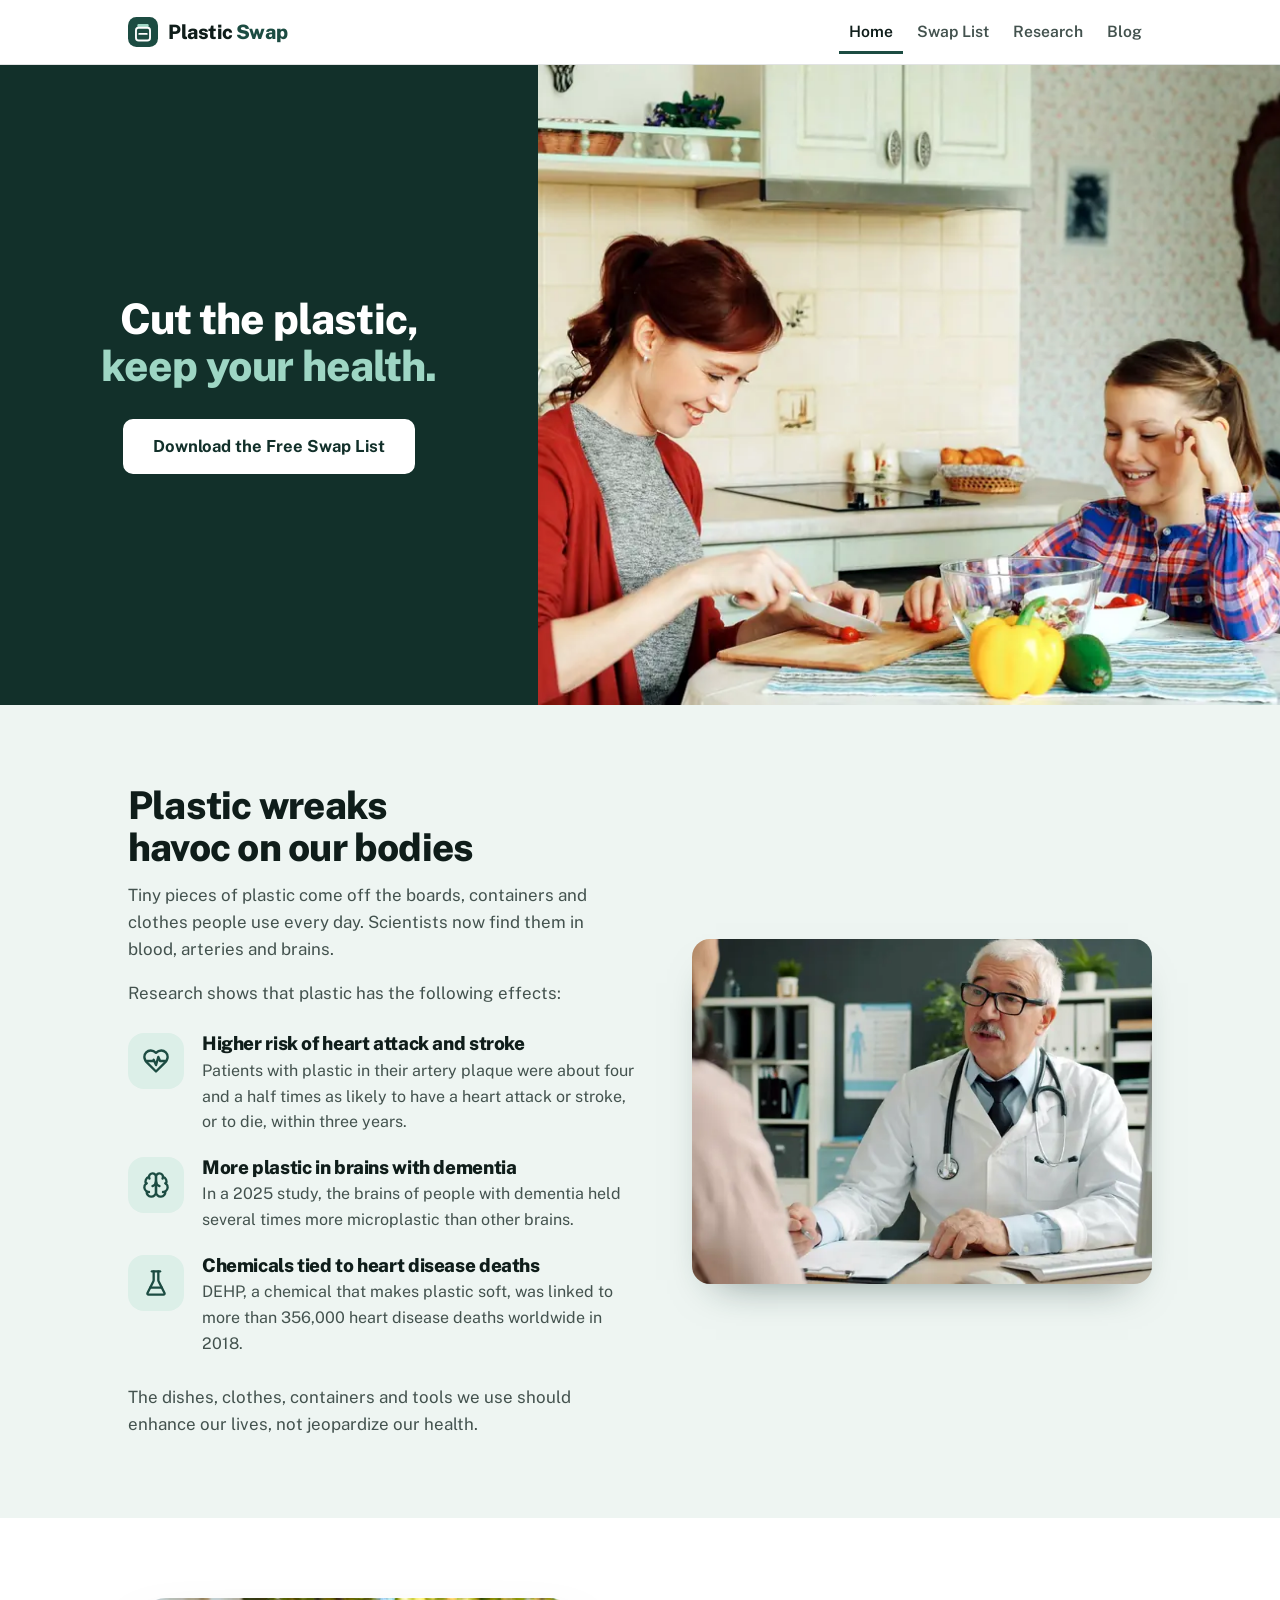
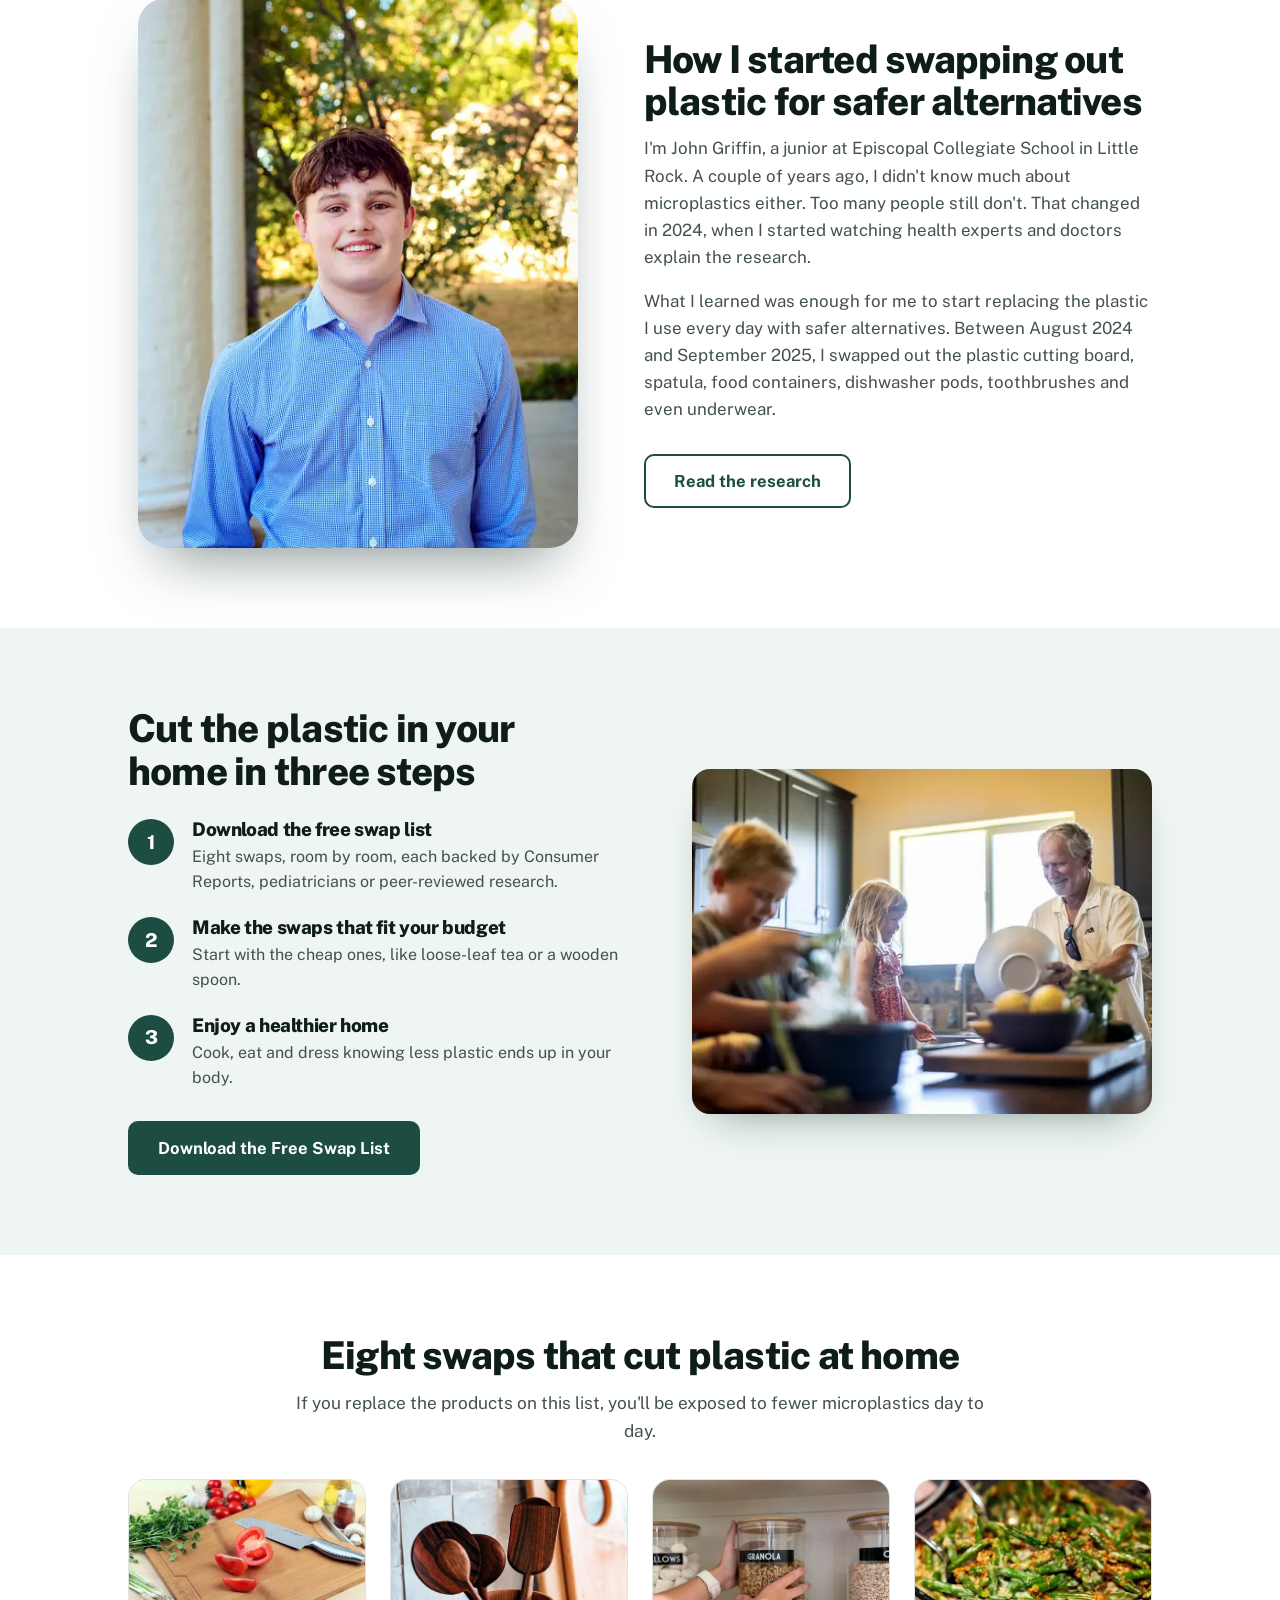
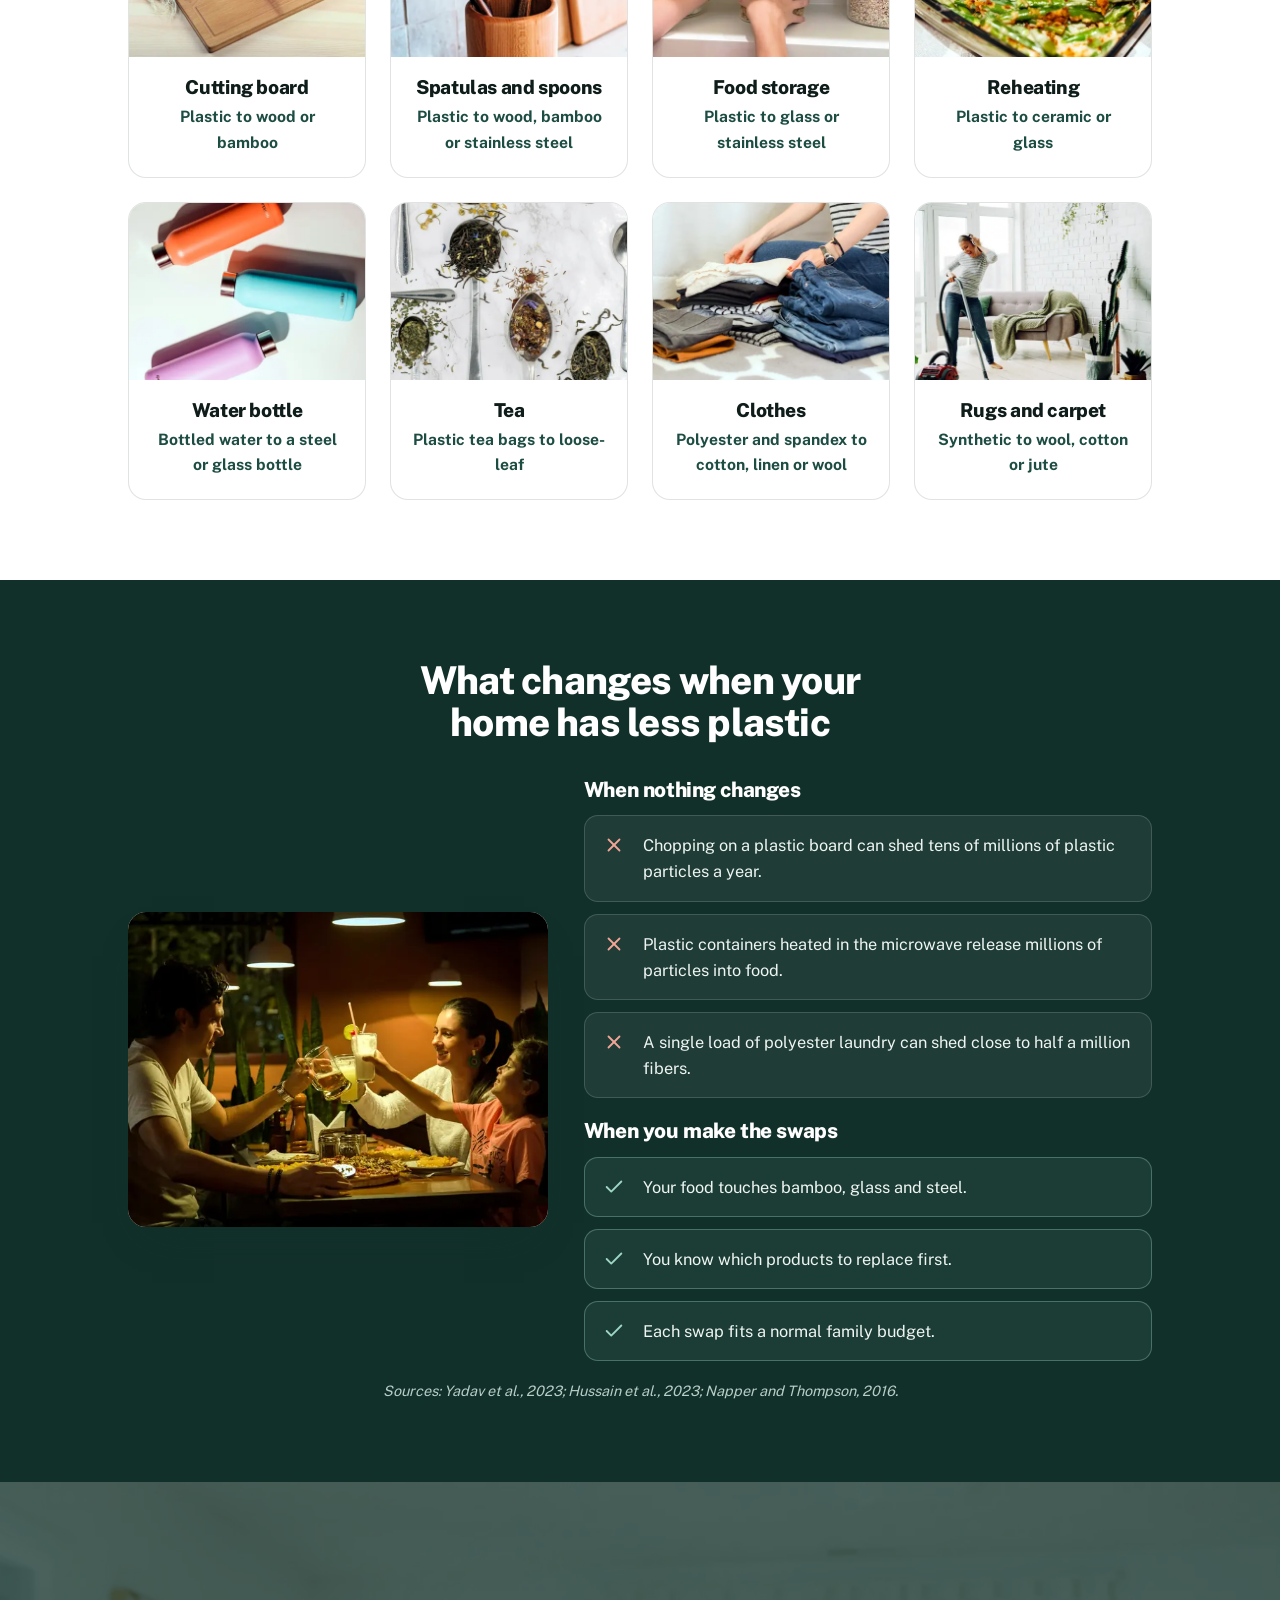
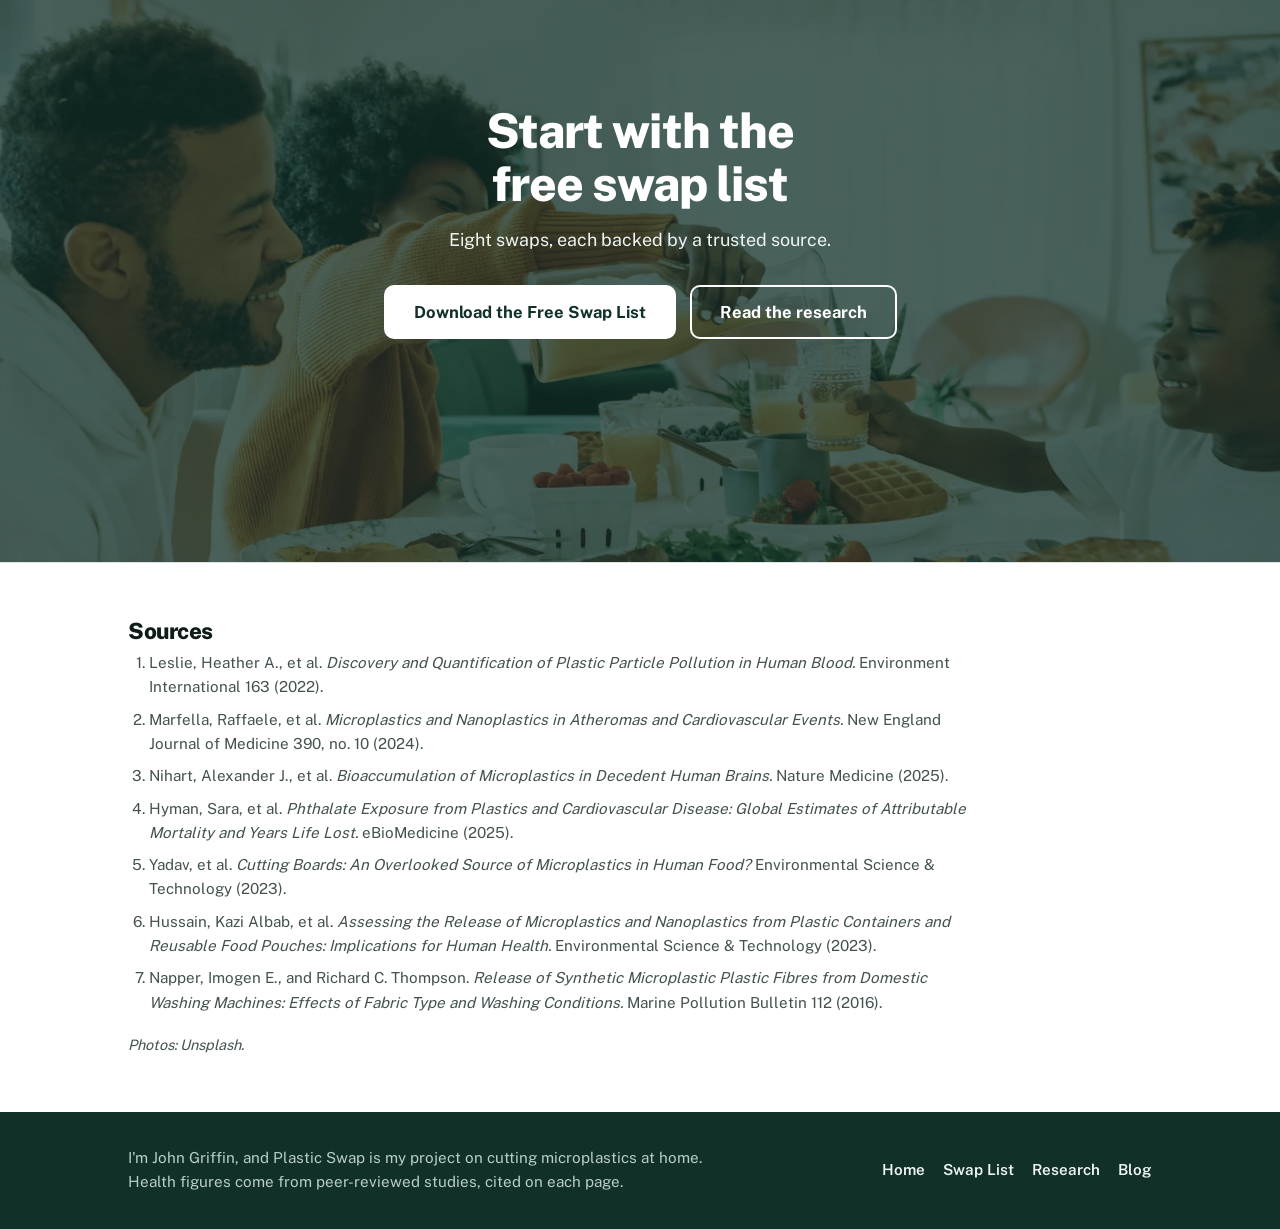
==== commit 9970e525: "Underwear moves to its own blog post; closet card cites BPA testing; blog index Co-Authored-By: Clau" ====
--- a/index.html
+++ b/index.html
@@ -23,7 +23,7 @@
 <link rel="preload" as="image" type="image/webp" href="images/banner-m-900.webp" imagesrcset="images/banner-m-600.webp 600w, images/banner-m-900.webp 900w" imagesizes="100vw" media="(max-width: 860px)" fetchpriority="high">
 <link rel="preload" as="image" type="image/webp" href="images/banner-1300.webp" imagesrcset="images/banner-900.webp 900w, images/banner-1300.webp 1300w, images/banner-1800.webp 1800w" imagesizes="58vw" media="(min-width: 861px)" fetchpriority="high">
 <link rel="preload" href="fonts/public-sans.woff2" as="font" type="font/woff2" crossorigin>
-<style>@font-face{font-family:'Public Sans';font-style:normal;font-weight:400 800;font-display:swap;src:url(fonts/public-sans.woff2) format('woff2')}:root{--bg:#FFFFFF;--bg-alt:#EEF5F2;--card:#FFFFFF;--ink:#0F1D1A;--ink-soft:#43524E;--primary:#1C4C42;--primary-dk:#12302A;--blue:#2A62A0;--mint:#9ED6C4;--mint-lt:#DCEFE8;--red:#B0392B;--on-dark:#EEF5F2;--on-dark-soft:#B8CEC7;--line:rgba(15,29,26,0.12);--radius:18px;--radius-lg:28px;--wrap:1080px;--flow-tight:0.32em;--flow-block:44px;--flow-section:80px}*{box-sizing:border-box}html{scroll-behavior:smooth;scroll-padding-top:84px}@media (prefers-reduced-motion:reduce){html{scroll-behavior:auto}*{animation-duration:0.001ms !important;transition-duration:0.001ms !important}}body{margin:0;background:var(--bg);color:var(--ink);font-family:'Public Sans',ui-sans-serif,system-ui,-apple-system,'Segoe UI',sans-serif;font-size:18px;line-height:1.6;-webkit-font-smoothing:antialiased}h1,h2,h3{font-weight:800;line-height:1.1;margin:0 0 var(--flow-tight);color:var(--ink);letter-spacing:-0.02em;text-wrap:balance}p{margin:0 0 1em}p:last-child{margin-bottom:0}a{color:inherit}img{max-width:100%;height:auto}.wrap{max-width:var(--wrap);margin:0 auto;padding:0 28px}.skip{position:absolute;left:-9999px;top:10px;background:var(--card);color:var(--ink);padding:12px 18px;border-radius:10px;z-index:100;text-decoration:none;font-weight:700;border:2px solid var(--primary)}.skip:focus{left:16px}a:focus-visible{outline:3px solid var(--blue);outline-offset:3px;border-radius:4px}nav.site{position:sticky;top:0;z-index:20;background:rgba(255,255,255,0.95);backdrop-filter:blur(8px);border-bottom:1px solid var(--line)}nav.site .wrap{display:flex;align-items:center;justify-content:space-between;gap:4px 20px;padding-top:10px;padding-bottom:10px;flex-wrap:wrap}.wordmark{display:inline-flex;align-items:center;gap:10px;font-weight:800;font-size:1.24rem;letter-spacing:-0.02em;color:var(--ink);text-decoration:none;white-space:nowrap;min-height:44px}.wordmark .mark{width:30px;height:30px;flex:none}.wordmark .last{color:var(--primary)}nav.site ul{list-style:none;display:flex;align-items:center;gap:4px;margin:0;padding:0;font-size:0.98rem;font-weight:600}nav.site ul a{text-decoration:none;color:var(--ink-soft);display:inline-flex;align-items:center;min-height:44px;padding:0 10px;white-space:nowrap;transition:color 0.15s ease}nav.site ul a:hover{color:var(--blue)}nav.site ul a[aria-current="page"]{color:var(--ink);box-shadow:inset 0 -3px 0 var(--primary)}.btn{display:inline-flex;align-items:center;justify-content:center;text-align:center;min-height:52px;padding:12px 28px;background:var(--primary);color:#FFFFFF;text-decoration:none;font-weight:700;font-size:1.04rem;border-radius:10px;border:2px solid var(--primary);transition:background 0.18s ease,color 0.18s ease,border-color 0.18s ease}.btn:hover{background:var(--blue);border-color:var(--blue)}.btn.light{background:#FFFFFF;border-color:#FFFFFF;color:var(--primary-dk)}.btn.light:hover{background:var(--mint);border-color:var(--mint)}.btn-row{display:flex;gap:14px;flex-wrap:wrap;align-items:center;justify-content:center;margin-top:30px}section{padding:var(--flow-section) 0}.band{background:var(--bg-alt)}.section-head{max-width:720px;margin-bottom:34px}.section-head.center{text-align:center;margin-left:auto;margin-right:auto}h2{font-size:clamp(1.75rem,3.2vw,2.4rem)}.section-head p{color:var(--ink-soft);font-size:1.08rem}.banner{position:relative;background:var(--primary-dk);color:var(--on-dark);overflow:hidden;min-height:min(680px,78vh);display:flex;align-items:center}.banner picture,.banner img{position:absolute;inset:0;width:100%;height:100%}.banner img{object-fit:cover;object-position:70% 40%}.banner::before{content:"";position:absolute;inset:0;z-index:1;background:linear-gradient(90deg,rgba(18,48,42,0.94) 0%,rgba(18,48,42,0.86) 30%,rgba(18,48,42,0.35) 52%,rgba(18,48,42,0) 66%)}.banner .wrap{position:relative;z-index:2;width:100%;padding-top:56px;padding-bottom:56px}.banner-text{max-width:600px;text-align:center}.banner h1{color:#FFFFFF;font-size:clamp(2.4rem,4.6vw,3.8rem)}.banner h1 span{display:block;color:var(--mint)}.portrait{margin:0;aspect-ratio:4/5;border-radius:var(--radius-lg);overflow:hidden;width:100%;max-width:440px;justify-self:center;box-shadow:0 30px 60px -24px rgba(18,48,42,0.55)}.portrait img{display:block;width:100%;height:100%;object-fit:cover}@media (prefers-reduced-motion:no-preference){.banner-text{animation:rise 0.7s cubic-bezier(.2,.7,.2,1) 0.1s both}}@keyframes rise{from{opacity:0;transform:translateY(18px)}to{opacity:1;transform:none}}@media (max-width:860px){.banner{display:block;min-height:0}.banner picture,.banner img{position:static;display:block;height:auto;aspect-ratio:4/3}.banner::before{display:none}.banner .wrap{padding-top:30px;padding-bottom:44px}.banner-text{max-width:none}}.page-hero{padding:60px 0 64px}.page-hero h1{font-size:clamp(2.1rem,4.4vw,3.1rem)}.page-hero .lede{font-size:1.14rem;color:var(--ink-soft);margin-top:8px;max-width:34em}.page-hero .btn-row{justify-content:flex-start}.split{display:grid;grid-template-columns:1.05fr 0.95fr;gap:56px;align-items:center}.split.flip{grid-template-columns:0.95fr 1.05fr}.split p{color:var(--ink-soft);font-size:1.06rem}.photo{margin:0;border-radius:var(--radius);overflow:hidden;aspect-ratio:4/3;background:var(--bg-alt);box-shadow:0 20px 40px -24px rgba(18,48,42,0.55)}.photo img{display:block;width:100%;height:100%;object-fit:cover}.cards{display:grid;grid-template-columns:repeat(3,1fr);gap:22px}.card{background:var(--card);border:1px solid var(--line);border-radius:var(--radius);padding:30px 26px 28px;text-align:center}.card h3{font-size:1.24rem}.card p{font-size:1rem;color:var(--ink-soft)}.icon{width:64px;height:64px;border-radius:18px;background:var(--mint-lt);color:var(--primary);display:flex;align-items:center;justify-content:center;margin:0 auto 18px}.icon svg{width:32px;height:32px}a.card{text-decoration:none;color:inherit;transition:border-color 0.15s ease}a.card:hover{border-color:var(--blue)}a.card:hover h3{color:var(--blue)}.card .to{font-size:0.95rem;font-weight:700;color:var(--primary);margin:0}.punch{font-weight:700;font-size:clamp(1.2rem,2.2vw,1.45rem);line-height:1.35;text-align:center;color:var(--primary);max-width:720px;margin:var(--flow-block) auto 0}.steps{list-style:none;margin:0;padding:0;display:grid;grid-template-columns:repeat(3,1fr);gap:22px;counter-reset:step}.steps li{background:var(--card);border:1px solid var(--line);border-radius:var(--radius);padding:28px 26px;counter-increment:step;text-align:center}.steps li:before{content:counter(step);display:flex;align-items:center;justify-content:center;width:46px;height:46px;border-radius:50%;background:var(--primary);color:#FFFFFF;font-weight:800;font-size:1.3rem;margin:0 auto 18px}.steps h3{font-size:1.24rem}.steps p{font-size:1rem;color:var(--ink-soft)}.after{background:var(--primary-dk);color:var(--on-dark)}.after h2,.after h3{color:#FFFFFF}.stakes{display:grid;grid-template-columns:1fr 1fr;gap:26px}.stake h3{font-size:1.3rem;margin-bottom:14px;text-align:center}.outcomes{list-style:none;margin:0;padding:0;display:grid;gap:12px}.outcomes li{display:grid;grid-template-columns:26px 1fr;gap:14px;align-items:start;background:rgba(255,255,255,0.06);border:1px solid rgba(238,245,242,0.16);border-radius:14px;padding:16px 18px;color:var(--on-dark);font-size:1.02rem}.outcomes svg{width:22px;height:22px;margin-top:2px;color:#F2A597}.stake.good .outcomes svg{color:var(--mint)}.stake.good .outcomes li{background:rgba(158,214,196,0.08);border-color:rgba(158,214,196,0.34)}.after .cite-line{color:var(--on-dark-soft);text-align:center}.closing{text-align:center}.closing .wrap{max-width:680px}.closing p{color:var(--ink-soft);font-size:1.08rem}.card .num{font-weight:800;font-size:clamp(2.3rem,4vw,2.9rem);line-height:1;letter-spacing:-0.03em;color:var(--primary);margin:0 0 10px}.card .of{font-size:0.9rem;font-weight:700;color:var(--ink-soft);margin:12px 0 0;border-top:1px solid var(--line);padding-top:12px}.card .more{margin-top:12px;font-weight:700;font-size:0.96rem}.card .more a{color:var(--blue);text-decoration-thickness:2px;text-underline-offset:3px}.cards.four{grid-template-columns:repeat(2,1fr);max-width:860px;margin:0 auto}.btn.ghost{background:transparent;color:var(--primary)}.btn.ghost:hover{background:var(--primary);color:#FFFFFF;border-color:var(--primary)}.cite-line.center{text-align:center}.hero-photo{margin:0;border-radius:var(--radius-lg);overflow:hidden;aspect-ratio:3/2;background:var(--bg-alt);box-shadow:0 24px 48px -26px rgba(18,48,42,0.6)}.hero-photo img{display:block;width:100%;height:100%;object-fit:cover}.prose{max-width:760px;margin:0 auto}.prose p{color:var(--ink-soft);font-size:1.06rem}.chart{background:var(--card);border:1px solid var(--line);border-radius:var(--radius);padding:28px 30px;margin:0}.chart h3{font-size:1.22rem}.chart .sub{color:var(--ink-soft);font-size:0.98rem;margin-bottom:20px}.bars{display:grid;gap:14px}.barline{display:grid;grid-template-columns:130px 1fr;gap:12px;align-items:center;font-size:0.94rem;font-weight:600;color:var(--ink-soft)}.track{height:40px;background:var(--bg-alt);border-radius:6px}.bar{display:flex;align-items:center;justify-content:flex-end;height:100%;padding-right:10px;border-radius:6px;color:#FFFFFF;font-weight:800;min-width:60px}.bar.hi{background:var(--red)}.bar.lo{background:var(--primary)}.lead{font-size:1.12rem;color:var(--ink-soft)}.points,.statlist,.steps-list{list-style:none;margin:26px 0 0;padding:0;display:grid;gap:22px}.points li{display:grid;grid-template-columns:56px 1fr;gap:18px;align-items:start}.points .icon{width:56px;height:56px;border-radius:16px;margin:0}.points .icon svg{width:28px;height:28px}.points h3,.statlist h3,.steps-list h3{font-size:1.18rem;margin-bottom:4px}.points p,.statlist p,.steps-list p{font-size:1rem;color:var(--ink-soft);margin:0}.statlist li{display:grid;grid-template-columns:120px 1fr;gap:18px;align-items:start;padding-bottom:20px;border-bottom:1px solid var(--line)}.statlist li:last-child{border-bottom:0;padding-bottom:0}.statlist .n{font-weight:800;font-size:2rem;line-height:1.05;letter-spacing:-0.03em;color:var(--primary);margin:0}.steps-list{counter-reset:step}.steps-list li{display:grid;grid-template-columns:46px 1fr;gap:18px;align-items:start;counter-increment:step}.steps-list li:before{content:counter(step);display:flex;align-items:center;justify-content:center;width:46px;height:46px;border-radius:50%;background:var(--primary);color:#FFFFFF;font-weight:800;font-size:1.2rem}.split .btn-row{justify-content:flex-start}.pcards{display:grid;grid-template-columns:repeat(3,1fr);gap:24px}.pcards.four{grid-template-columns:repeat(4,1fr)}.pcard{background:var(--card);border:1px solid var(--line);border-radius:var(--radius);overflow:hidden;text-decoration:none;color:inherit;display:flex;flex-direction:column}a.pcard{transition:border-color 0.15s ease,transform 0.2s ease}a.pcard:hover{border-color:var(--blue);transform:translateY(-3px)}a.pcard:hover h3{color:var(--blue)}.card-photo{margin:0;aspect-ratio:4/3;overflow:hidden;background:var(--bg-alt)}.card-photo img{display:block;width:100%;height:100%;object-fit:cover}.pcard-body{padding:20px 20px 22px;text-align:center}.pcard-body h3{font-size:1.2rem}.pcard-body p{font-size:0.98rem;color:var(--ink-soft)}.pcard-body .to{font-weight:700;color:var(--primary);margin:0}.pcard .num{font-weight:800;font-size:1.9rem;line-height:1;letter-spacing:-0.03em;color:var(--primary);margin:0 0 8px}.pcard .more{margin-top:10px;font-weight:700}.pcard .more a{color:var(--blue);text-underline-offset:3px}.stakes-split{display:grid;grid-template-columns:0.85fr 1.15fr;gap:36px;align-items:center}.stakes-split .stakes{grid-template-columns:1fr;gap:22px}.stakes-split .stake h3{text-align:left}.btn.ghost-light{background:transparent;color:#FFFFFF;border-color:#FFFFFF}.btn.ghost-light:hover{background:#FFFFFF;color:var(--primary-dk)}.closing-banner h2{color:#FFFFFF;font-size:clamp(2rem,3.8vw,3rem)}.closing-banner p{color:var(--on-dark);font-size:1.12rem}@media (max-width:1000px){.pcards.four{grid-template-columns:repeat(2,1fr)}}@media (max-width:860px){.pcards{grid-template-columns:repeat(2,1fr);gap:14px}.stakes-split{grid-template-columns:1fr}.statlist li{grid-template-columns:1fr;gap:6px}}@media (max-width:620px){.pcards,.pcards.four{grid-template-columns:1fr}}.room{scroll-margin-top:90px}.room + .room{border-top:1px solid var(--line)}.swaps{display:grid;grid-template-columns:repeat(auto-fit,minmax(260px,320px));justify-content:center;gap:22px}.swap{background:var(--card);border:1px solid var(--line);border-radius:var(--radius);overflow:hidden;scroll-margin-top:90px}.swap-body{padding:0 24px 24px}.swap .icon{margin-top:-32px;position:relative;box-shadow:0 0 0 5px var(--card)}.swap h3{font-size:1.3rem;text-align:center}.swap .to{text-align:center;font-weight:700;color:var(--primary);margin-bottom:14px}.swap-body>p{color:var(--ink-soft);font-size:1rem}.facts-list{list-style:none;margin:16px 0 0;padding:14px 0 0;border-top:1px solid var(--line);display:grid;gap:8px;font-size:0.96rem}.facts-list li{display:grid;grid-template-columns:20px 1fr;gap:10px;align-items:start;color:var(--ink-soft)}.facts-list svg{width:18px;height:18px;margin-top:3px;color:var(--primary)}.facts-list b{display:block;color:var(--ink);font-weight:700}.band .swap{background:#FFFFFF}.cite-line{font-size:0.9rem;color:var(--ink-soft);font-style:italic;margin-top:18px}.refs{padding:56px 0;border-top:1px solid var(--line)}.refs h2{font-size:1.4rem}.refs ol{max-width:860px;margin:0;padding-left:1.3rem;display:grid;gap:8px;font-size:0.95rem;color:var(--ink-soft)}footer{background:var(--primary-dk);color:var(--on-dark-soft);padding:34px 0;font-size:0.95rem}footer .wrap{display:flex;justify-content:space-between;align-items:center;flex-wrap:wrap;gap:10px 24px}footer p{margin:0;max-width:40em}footer ul{list-style:none;display:flex;flex-wrap:wrap;gap:0 18px;margin:0;padding:0;font-weight:600}footer ul a{display:inline-flex;align-items:center;min-height:44px;color:var(--on-dark);text-decoration:none}footer ul a:hover{color:var(--mint)}@media (max-width:860px){.split,.split.flip{grid-template-columns:1fr;gap:30px}.split>.portrait,.split>.photo{order:-1}.page-hero .portrait{max-width:340px}.cards,.cards.four,.steps,.stakes{grid-template-columns:1fr}.page-hero .hero-photo{order:-1;aspect-ratio:16/10}.cards.preview{grid-template-columns:1fr 1fr;gap:12px}.cards.preview .card{padding:20px 12px}.cards.preview .icon{width:52px;height:52px;margin-bottom:10px}.cards.preview h3{font-size:1.06rem}.cards.preview .to{font-size:0.86rem}}@media (max-width:620px){:root{--flow-section:56px;--flow-block:34px}body{font-size:17px}.wrap{padding:0 20px}.page-hero{padding:28px 0 44px}.btn-row .btn{width:100%}.barline{grid-template-columns:1fr;gap:4px}.chart{padding:22px 18px}.swaps{grid-template-columns:1fr}.wordmark{font-size:1.14rem}}.room-tag{display:none}@media print{@page{size:letter;margin:0.45in 0.55in}body{font-size:10.5pt}nav.site,footer,.skip,.page-hero .portrait,.page-hero .hero-photo,.card-photo,.btn-row,.closing,.room .section-head{display:none !important}main{display:grid;grid-template-columns:1fr 1fr;gap:10pt}.page-hero{grid-column:1 / -1;padding:0 0 2pt}.page-hero .wrap,.page-hero .split{display:block;padding:0}.page-hero h1{font-size:20pt}.page-hero .lede{font-size:10.5pt;margin:4pt 0 0;max-width:none}.room,.room .wrap,.swaps{display:contents}.swap-body{padding:0}.swap .icon{margin-top:0;box-shadow:none}.swap{padding:9pt 13pt 9pt;break-inside:avoid;border-color:#BFCFCA;border-radius:12px}.room-tag{display:block;text-align:center;font-size:8pt;font-weight:700;letter-spacing:0.02em;color:var(--ink-soft);margin:0 0 2pt}.swap .icon{width:30px;height:30px;border-radius:9px;margin-bottom:4pt}.swap .icon svg{width:19px;height:19px}.swap h3{font-size:12.5pt;margin-bottom:1pt}.swap .to{font-size:9.5pt;margin-bottom:5pt}.swap-body>p{font-size:9.2pt;line-height:1.4}.facts-list{font-size:8.8pt;line-height:1.35;margin-top:6pt;padding-top:6pt;gap:2pt}.facts-list li{grid-template-columns:12px 1fr;gap:6pt}.facts-list svg{width:11px;height:11px;margin-top:2px}.facts-list b{display:inline;margin-right:4pt}.refs{display:none !important}}.closing-banner::before{background:rgba(18,48,42,0.76)}.closing-banner .banner-text{margin:0 auto}@media (max-width:860px){.closing-banner .wrap{padding-top:30px}}.swap .source{display:grid;grid-template-columns:18px 1fr;gap:10px;align-items:start;margin:16px 0 0;padding-top:14px;border-top:1px solid var(--line);font-size:0.92rem;color:var(--ink-soft)}.swap .source svg{width:16px;height:16px;margin-top:3px;color:var(--primary)}.swap .more{margin:10px 0 0;font-weight:700;font-size:0.95rem}.swap .more a{color:var(--blue);text-underline-offset:3px}.byline{font-weight:700;color:var(--primary);margin-bottom:8px}.post{padding-top:24px}.prose h2{margin-top:var(--flow-block)}.prose h3{font-size:1.2rem;margin-top:28px;scroll-margin-top:90px}.table-wrap{overflow-x:auto;margin:28px 0 0;border:1px solid var(--line);border-radius:var(--radius)}.price-table{width:100%;border-collapse:collapse;font-size:0.96rem;min-width:560px}.price-table th,.price-table td{text-align:left;padding:12px 16px;border-bottom:1px solid var(--line);vertical-align:top}.price-table thead th{background:var(--bg-alt);font-weight:700;color:var(--ink)}.price-table tbody tr:last-child th,.price-table tbody tr:last-child td{border-bottom:0}.price-table tbody th a{color:var(--primary);text-underline-offset:3px}.price-table td{color:var(--ink-soft)}@media (max-width:620px){.pcards.preview{grid-template-columns:1fr 1fr;gap:12px}.pcards.preview .pcard-body{padding:12px 10px 14px}.pcards.preview h3{font-size:1rem}.pcards.preview .to{font-size:0.86rem}}@media print{.swap .more{display:none}.swap .source{font-size:8.5pt;margin-top:6pt;padding-top:6pt;grid-template-columns:11px 1fr;gap:6pt}.swap .source svg{width:11px;height:11px;margin-top:1px}}@media print{@page{margin:0.4in 0.5in}main{gap:8pt}.page-hero h1{font-size:18pt}.page-hero .lede{font-size:9.5pt}.swap{padding:7pt 11pt 7pt}.room-tag{font-size:7pt;margin:0 0 1pt}.swap .icon{width:24px;height:24px;border-radius:7px;margin-bottom:2pt}.swap .icon svg{width:15px;height:15px}.swap h3{font-size:11.5pt}.swap .to{font-size:9pt;margin-bottom:3pt}.swap-body>p{font-size:8.8pt;line-height:1.35}.swap .source{font-size:8pt;margin-top:4pt;padding-top:4pt}}@media (min-width:861px){.hero-split{display:grid;grid-template-columns:0.42fr 0.58fr;align-items:stretch;min-height:min(640px,76vh)}.hero-split::before{display:none}.hero-split picture{position:relative;grid-column:2;grid-row:1;inset:auto}.hero-split picture img{position:absolute;inset:0;width:100%;height:100%;object-fit:cover;object-position:78% 40%}.hero-split .wrap{grid-column:1;grid-row:1;display:flex;align-items:center;justify-content:center;padding:56px 28px;max-width:none;margin:0}.hero-split .banner-text{max-width:540px}.hero-split h1{font-size:clamp(2rem,3.3vw,3.1rem)}}.points + p{margin-top:28px}.buy{display:flex;flex-direction:column;align-items:stretch;gap:10px;margin-top:14px;padding:14px;background:var(--bg-alt);border-radius:12px}.buy .btn{width:100%}@media screen{.swap{display:flex;flex-direction:column}.swap-body{flex:1;display:flex;flex-direction:column}.swap-body>.source{margin-top:auto}.swap-body>p:nth-last-of-type(2){margin-bottom:16px}}.buy + .buy{margin-top:8px}.buy p{display:grid;grid-template-columns:18px 1fr;gap:8px;align-items:start;margin:0;font-weight:700;font-size:0.95rem;color:var(--ink)}.buy p svg{width:18px;height:18px;margin-top:2px;color:var(--primary)}.btn.small{padding:10px 14px;min-height:44px;font-size:0.92rem}.band .buy{background:var(--bg-alt)}.band .swap .buy{background:#EEF5F2}@media screen{.solo .section-head{text-align:left;margin-bottom:20px}.solo .swaps{display:block}.solo .swap .card-photo{display:none}.solo .swap-body{padding-top:24px}.solo .swap .icon{margin:0 0 14px;box-shadow:none}.solo .swap h3,.solo .swap .to{text-align:left}.solo .split{align-items:center}}@media print{.solo .split,.solo .split>div{display:contents}.solo .photo{display:none !important}.buy{display:none}}</style>
+<style>@font-face{font-family:'Public Sans';font-style:normal;font-weight:400 800;font-display:swap;src:url(fonts/public-sans.woff2) format('woff2')}:root{--bg:#FFFFFF;--bg-alt:#EEF5F2;--card:#FFFFFF;--ink:#0F1D1A;--ink-soft:#43524E;--primary:#1C4C42;--primary-dk:#12302A;--blue:#2A62A0;--mint:#9ED6C4;--mint-lt:#DCEFE8;--red:#B0392B;--on-dark:#EEF5F2;--on-dark-soft:#B8CEC7;--line:rgba(15,29,26,0.12);--radius:18px;--radius-lg:28px;--wrap:1080px;--flow-tight:0.32em;--flow-block:44px;--flow-section:80px}*{box-sizing:border-box}html{scroll-behavior:smooth;scroll-padding-top:84px}@media (prefers-reduced-motion:reduce){html{scroll-behavior:auto}*{animation-duration:0.001ms !important;transition-duration:0.001ms !important}}body{margin:0;background:var(--bg);color:var(--ink);font-family:'Public Sans',ui-sans-serif,system-ui,-apple-system,'Segoe UI',sans-serif;font-size:18px;line-height:1.6;-webkit-font-smoothing:antialiased}h1,h2,h3{font-weight:800;line-height:1.1;margin:0 0 var(--flow-tight);color:var(--ink);letter-spacing:-0.02em;text-wrap:balance}p{margin:0 0 1em}p:last-child{margin-bottom:0}a{color:inherit}img{max-width:100%;height:auto}.wrap{max-width:var(--wrap);margin:0 auto;padding:0 28px}.skip{position:absolute;left:-9999px;top:10px;background:var(--card);color:var(--ink);padding:12px 18px;border-radius:10px;z-index:100;text-decoration:none;font-weight:700;border:2px solid var(--primary)}.skip:focus{left:16px}a:focus-visible{outline:3px solid var(--blue);outline-offset:3px;border-radius:4px}nav.site{position:sticky;top:0;z-index:20;background:rgba(255,255,255,0.95);backdrop-filter:blur(8px);border-bottom:1px solid var(--line)}nav.site .wrap{display:flex;align-items:center;justify-content:space-between;gap:4px 20px;padding-top:10px;padding-bottom:10px;flex-wrap:wrap}.wordmark{display:inline-flex;align-items:center;gap:10px;font-weight:800;font-size:1.24rem;letter-spacing:-0.02em;color:var(--ink);text-decoration:none;white-space:nowrap;min-height:44px}.wordmark .mark{width:30px;height:30px;flex:none}.wordmark .last{color:var(--primary)}nav.site ul{list-style:none;display:flex;align-items:center;gap:4px;margin:0;padding:0;font-size:0.98rem;font-weight:600}nav.site ul a{text-decoration:none;color:var(--ink-soft);display:inline-flex;align-items:center;min-height:44px;padding:0 10px;white-space:nowrap;transition:color 0.15s ease}nav.site ul a:hover{color:var(--blue)}nav.site ul a[aria-current="page"]{color:var(--ink);box-shadow:inset 0 -3px 0 var(--primary)}.btn{display:inline-flex;align-items:center;justify-content:center;text-align:center;min-height:52px;padding:12px 28px;background:var(--primary);color:#FFFFFF;text-decoration:none;font-weight:700;font-size:1.04rem;border-radius:10px;border:2px solid var(--primary);transition:background 0.18s ease,color 0.18s ease,border-color 0.18s ease}.btn:hover{background:var(--blue);border-color:var(--blue)}.btn.light{background:#FFFFFF;border-color:#FFFFFF;color:var(--primary-dk)}.btn.light:hover{background:var(--mint);border-color:var(--mint)}.btn-row{display:flex;gap:14px;flex-wrap:wrap;align-items:center;justify-content:center;margin-top:30px}section{padding:var(--flow-section) 0}.band{background:var(--bg-alt)}.section-head{max-width:720px;margin-bottom:34px}.section-head.center{text-align:center;margin-left:auto;margin-right:auto}h2{font-size:clamp(1.75rem,3.2vw,2.4rem)}.section-head p{color:var(--ink-soft);font-size:1.08rem}.banner{position:relative;background:var(--primary-dk);color:var(--on-dark);overflow:hidden;min-height:min(680px,78vh);display:flex;align-items:center}.banner picture,.banner img{position:absolute;inset:0;width:100%;height:100%}.banner img{object-fit:cover;object-position:70% 40%}.banner::before{content:"";position:absolute;inset:0;z-index:1;background:linear-gradient(90deg,rgba(18,48,42,0.94) 0%,rgba(18,48,42,0.86) 30%,rgba(18,48,42,0.35) 52%,rgba(18,48,42,0) 66%)}.banner .wrap{position:relative;z-index:2;width:100%;padding-top:56px;padding-bottom:56px}.banner-text{max-width:600px;text-align:center}.banner h1{color:#FFFFFF;font-size:clamp(2.4rem,4.6vw,3.8rem)}.banner h1 span{display:block;color:var(--mint)}.portrait{margin:0;aspect-ratio:4/5;border-radius:var(--radius-lg);overflow:hidden;width:100%;max-width:440px;justify-self:center;box-shadow:0 30px 60px -24px rgba(18,48,42,0.55)}.portrait img{display:block;width:100%;height:100%;object-fit:cover}@media (prefers-reduced-motion:no-preference){.banner-text{animation:rise 0.7s cubic-bezier(.2,.7,.2,1) 0.1s both}}@keyframes rise{from{opacity:0;transform:translateY(18px)}to{opacity:1;transform:none}}@media (max-width:860px){.banner{display:block;min-height:0}.banner picture,.banner img{position:static;display:block;height:auto;aspect-ratio:4/3}.banner::before{display:none}.banner .wrap{padding-top:30px;padding-bottom:44px}.banner-text{max-width:none}}.page-hero{padding:60px 0 64px}.page-hero h1{font-size:clamp(2.1rem,4.4vw,3.1rem)}.page-hero .lede{font-size:1.14rem;color:var(--ink-soft);margin-top:8px;max-width:34em}.page-hero .btn-row{justify-content:flex-start}.split{display:grid;grid-template-columns:1.05fr 0.95fr;gap:56px;align-items:center}.split.flip{grid-template-columns:0.95fr 1.05fr}.split p{color:var(--ink-soft);font-size:1.06rem}.photo{margin:0;border-radius:var(--radius);overflow:hidden;aspect-ratio:4/3;background:var(--bg-alt);box-shadow:0 20px 40px -24px rgba(18,48,42,0.55)}.photo img{display:block;width:100%;height:100%;object-fit:cover}.cards{display:grid;grid-template-columns:repeat(3,1fr);gap:22px}.card{background:var(--card);border:1px solid var(--line);border-radius:var(--radius);padding:30px 26px 28px;text-align:center}.card h3{font-size:1.24rem}.card p{font-size:1rem;color:var(--ink-soft)}.icon{width:64px;height:64px;border-radius:18px;background:var(--mint-lt);color:var(--primary);display:flex;align-items:center;justify-content:center;margin:0 auto 18px}.icon svg{width:32px;height:32px}a.card{text-decoration:none;color:inherit;transition:border-color 0.15s ease}a.card:hover{border-color:var(--blue)}a.card:hover h3{color:var(--blue)}.card .to{font-size:0.95rem;font-weight:700;color:var(--primary);margin:0}.punch{font-weight:700;font-size:clamp(1.2rem,2.2vw,1.45rem);line-height:1.35;text-align:center;color:var(--primary);max-width:720px;margin:var(--flow-block) auto 0}.steps{list-style:none;margin:0;padding:0;display:grid;grid-template-columns:repeat(3,1fr);gap:22px;counter-reset:step}.steps li{background:var(--card);border:1px solid var(--line);border-radius:var(--radius);padding:28px 26px;counter-increment:step;text-align:center}.steps li:before{content:counter(step);display:flex;align-items:center;justify-content:center;width:46px;height:46px;border-radius:50%;background:var(--primary);color:#FFFFFF;font-weight:800;font-size:1.3rem;margin:0 auto 18px}.steps h3{font-size:1.24rem}.steps p{font-size:1rem;color:var(--ink-soft)}.after{background:var(--primary-dk);color:var(--on-dark)}.after h2,.after h3{color:#FFFFFF}.stakes{display:grid;grid-template-columns:1fr 1fr;gap:26px}.stake h3{font-size:1.3rem;margin-bottom:14px;text-align:center}.outcomes{list-style:none;margin:0;padding:0;display:grid;gap:12px}.outcomes li{display:grid;grid-template-columns:26px 1fr;gap:14px;align-items:start;background:rgba(255,255,255,0.06);border:1px solid rgba(238,245,242,0.16);border-radius:14px;padding:16px 18px;color:var(--on-dark);font-size:1.02rem}.outcomes svg{width:22px;height:22px;margin-top:2px;color:#F2A597}.stake.good .outcomes svg{color:var(--mint)}.stake.good .outcomes li{background:rgba(158,214,196,0.08);border-color:rgba(158,214,196,0.34)}.after .cite-line{color:var(--on-dark-soft);text-align:center}.closing{text-align:center}.closing .wrap{max-width:680px}.closing p{color:var(--ink-soft);font-size:1.08rem}.card .num{font-weight:800;font-size:clamp(2.3rem,4vw,2.9rem);line-height:1;letter-spacing:-0.03em;color:var(--primary);margin:0 0 10px}.card .of{font-size:0.9rem;font-weight:700;color:var(--ink-soft);margin:12px 0 0;border-top:1px solid var(--line);padding-top:12px}.card .more{margin-top:12px;font-weight:700;font-size:0.96rem}.card .more a{color:var(--blue);text-decoration-thickness:2px;text-underline-offset:3px}.cards.four{grid-template-columns:repeat(2,1fr);max-width:860px;margin:0 auto}.btn.ghost{background:transparent;color:var(--primary)}.btn.ghost:hover{background:var(--primary);color:#FFFFFF;border-color:var(--primary)}.cite-line.center{text-align:center}.hero-photo{margin:0;border-radius:var(--radius-lg);overflow:hidden;aspect-ratio:3/2;background:var(--bg-alt);box-shadow:0 24px 48px -26px rgba(18,48,42,0.6)}.hero-photo img{display:block;width:100%;height:100%;object-fit:cover}.prose{max-width:760px;margin:0 auto}.prose p{color:var(--ink-soft);font-size:1.06rem}.chart{background:var(--card);border:1px solid var(--line);border-radius:var(--radius);padding:28px 30px;margin:0}.chart h3{font-size:1.22rem}.chart .sub{color:var(--ink-soft);font-size:0.98rem;margin-bottom:20px}.bars{display:grid;gap:14px}.barline{display:grid;grid-template-columns:130px 1fr;gap:12px;align-items:center;font-size:0.94rem;font-weight:600;color:var(--ink-soft)}.track{height:40px;background:var(--bg-alt);border-radius:6px}.bar{display:flex;align-items:center;justify-content:flex-end;height:100%;padding-right:10px;border-radius:6px;color:#FFFFFF;font-weight:800;min-width:60px}.bar.hi{background:var(--red)}.bar.lo{background:var(--primary)}.lead{font-size:1.12rem;color:var(--ink-soft)}.points,.statlist,.steps-list{list-style:none;margin:26px 0 0;padding:0;display:grid;gap:22px}.points li{display:grid;grid-template-columns:56px 1fr;gap:18px;align-items:start}.points .icon{width:56px;height:56px;border-radius:16px;margin:0}.points .icon svg{width:28px;height:28px}.points h3,.statlist h3,.steps-list h3{font-size:1.18rem;margin-bottom:4px}.points p,.statlist p,.steps-list p{font-size:1rem;color:var(--ink-soft);margin:0}.statlist li{display:grid;grid-template-columns:120px 1fr;gap:18px;align-items:start;padding-bottom:20px;border-bottom:1px solid var(--line)}.statlist li:last-child{border-bottom:0;padding-bottom:0}.statlist .n{font-weight:800;font-size:2rem;line-height:1.05;letter-spacing:-0.03em;color:var(--primary);margin:0}.steps-list{counter-reset:step}.steps-list li{display:grid;grid-template-columns:46px 1fr;gap:18px;align-items:start;counter-increment:step}.steps-list li:before{content:counter(step);display:flex;align-items:center;justify-content:center;width:46px;height:46px;border-radius:50%;background:var(--primary);color:#FFFFFF;font-weight:800;font-size:1.2rem}.split .btn-row{justify-content:flex-start}.pcards{display:grid;grid-template-columns:repeat(3,1fr);gap:24px}.pcards.four{grid-template-columns:repeat(4,1fr)}.pcard{background:var(--card);border:1px solid var(--line);border-radius:var(--radius);overflow:hidden;text-decoration:none;color:inherit;display:flex;flex-direction:column}a.pcard{transition:border-color 0.15s ease,transform 0.2s ease}a.pcard:hover{border-color:var(--blue);transform:translateY(-3px)}a.pcard:hover h3{color:var(--blue)}.card-photo{margin:0;aspect-ratio:4/3;overflow:hidden;background:var(--bg-alt)}.card-photo img{display:block;width:100%;height:100%;object-fit:cover}.pcard-body{padding:20px 20px 22px;text-align:center}.pcard-body h3{font-size:1.2rem}.pcard-body p{font-size:0.98rem;color:var(--ink-soft)}.pcard-body .to{font-weight:700;color:var(--primary);margin:0}.pcard .num{font-weight:800;font-size:1.9rem;line-height:1;letter-spacing:-0.03em;color:var(--primary);margin:0 0 8px}.pcard .more{margin-top:10px;font-weight:700}.pcard .more a{color:var(--blue);text-underline-offset:3px}.stakes-split{display:grid;grid-template-columns:0.85fr 1.15fr;gap:36px;align-items:center}.stakes-split .stakes{grid-template-columns:1fr;gap:22px}.stakes-split .stake h3{text-align:left}.btn.ghost-light{background:transparent;color:#FFFFFF;border-color:#FFFFFF}.btn.ghost-light:hover{background:#FFFFFF;color:var(--primary-dk)}.closing-banner h2{color:#FFFFFF;font-size:clamp(2rem,3.8vw,3rem)}.closing-banner p{color:var(--on-dark);font-size:1.12rem}@media (max-width:1000px){.pcards.four{grid-template-columns:repeat(2,1fr)}}@media (max-width:860px){.pcards{grid-template-columns:repeat(2,1fr);gap:14px}.stakes-split{grid-template-columns:1fr}.statlist li{grid-template-columns:1fr;gap:6px}}@media (max-width:620px){.pcards,.pcards.four{grid-template-columns:1fr}}.room{scroll-margin-top:90px}.room + .room{border-top:1px solid var(--line)}.swaps{display:grid;grid-template-columns:repeat(auto-fit,minmax(260px,320px));justify-content:center;gap:22px}.swap{background:var(--card);border:1px solid var(--line);border-radius:var(--radius);overflow:hidden;scroll-margin-top:90px}.swap-body{padding:0 24px 24px}.swap .icon{margin-top:-32px;position:relative;box-shadow:0 0 0 5px var(--card)}.swap h3{font-size:1.3rem;text-align:center}.swap .to{text-align:center;font-weight:700;color:var(--primary);margin-bottom:14px}.swap-body>p{color:var(--ink-soft);font-size:1rem}.facts-list{list-style:none;margin:16px 0 0;padding:14px 0 0;border-top:1px solid var(--line);display:grid;gap:8px;font-size:0.96rem}.facts-list li{display:grid;grid-template-columns:20px 1fr;gap:10px;align-items:start;color:var(--ink-soft)}.facts-list svg{width:18px;height:18px;margin-top:3px;color:var(--primary)}.facts-list b{display:block;color:var(--ink);font-weight:700}.band .swap{background:#FFFFFF}.cite-line{font-size:0.9rem;color:var(--ink-soft);font-style:italic;margin-top:18px}.refs{padding:56px 0;border-top:1px solid var(--line)}.refs h2{font-size:1.4rem}.refs ol{max-width:860px;margin:0;padding-left:1.3rem;display:grid;gap:8px;font-size:0.95rem;color:var(--ink-soft)}footer{background:var(--primary-dk);color:var(--on-dark-soft);padding:34px 0;font-size:0.95rem}footer .wrap{display:flex;justify-content:space-between;align-items:center;flex-wrap:wrap;gap:10px 24px}footer p{margin:0;max-width:40em}footer ul{list-style:none;display:flex;flex-wrap:wrap;gap:0 18px;margin:0;padding:0;font-weight:600}footer ul a{display:inline-flex;align-items:center;min-height:44px;color:var(--on-dark);text-decoration:none}footer ul a:hover{color:var(--mint)}@media (max-width:860px){.split,.split.flip{grid-template-columns:1fr;gap:30px}.split>.portrait,.split>.photo{order:-1}.page-hero .portrait{max-width:340px}.cards,.cards.four,.steps,.stakes{grid-template-columns:1fr}.page-hero .hero-photo{order:-1;aspect-ratio:16/10}.cards.preview{grid-template-columns:1fr 1fr;gap:12px}.cards.preview .card{padding:20px 12px}.cards.preview .icon{width:52px;height:52px;margin-bottom:10px}.cards.preview h3{font-size:1.06rem}.cards.preview .to{font-size:0.86rem}}@media (max-width:620px){:root{--flow-section:56px;--flow-block:34px}body{font-size:17px}.wrap{padding:0 20px}.page-hero{padding:28px 0 44px}.btn-row .btn{width:100%}.barline{grid-template-columns:1fr;gap:4px}.chart{padding:22px 18px}.swaps{grid-template-columns:1fr}.wordmark{font-size:1.14rem}}.room-tag{display:none}@media print{@page{size:letter;margin:0.45in 0.55in}body{font-size:10.5pt}nav.site,footer,.skip,.page-hero .portrait,.page-hero .hero-photo,.card-photo,.btn-row,.closing,.room .section-head{display:none !important}main{display:grid;grid-template-columns:1fr 1fr;gap:10pt}.page-hero{grid-column:1 / -1;padding:0 0 2pt}.page-hero .wrap,.page-hero .split{display:block;padding:0}.page-hero h1{font-size:20pt}.page-hero .lede{font-size:10.5pt;margin:4pt 0 0;max-width:none}.room,.room .wrap,.swaps{display:contents}.swap-body{padding:0}.swap .icon{margin-top:0;box-shadow:none}.swap{padding:9pt 13pt 9pt;break-inside:avoid;border-color:#BFCFCA;border-radius:12px}.room-tag{display:block;text-align:center;font-size:8pt;font-weight:700;letter-spacing:0.02em;color:var(--ink-soft);margin:0 0 2pt}.swap .icon{width:30px;height:30px;border-radius:9px;margin-bottom:4pt}.swap .icon svg{width:19px;height:19px}.swap h3{font-size:12.5pt;margin-bottom:1pt}.swap .to{font-size:9.5pt;margin-bottom:5pt}.swap-body>p{font-size:9.2pt;line-height:1.4}.facts-list{font-size:8.8pt;line-height:1.35;margin-top:6pt;padding-top:6pt;gap:2pt}.facts-list li{grid-template-columns:12px 1fr;gap:6pt}.facts-list svg{width:11px;height:11px;margin-top:2px}.facts-list b{display:inline;margin-right:4pt}.refs{display:none !important}}.closing-banner::before{background:rgba(18,48,42,0.76)}.closing-banner .banner-text{margin:0 auto}@media (max-width:860px){.closing-banner .wrap{padding-top:30px}}.swap .source{display:grid;grid-template-columns:18px 1fr;gap:10px;align-items:start;margin:16px 0 0;padding-top:14px;border-top:1px solid var(--line);font-size:0.92rem;color:var(--ink-soft)}.swap .source svg{width:16px;height:16px;margin-top:3px;color:var(--primary)}.swap .more{margin:10px 0 0;font-weight:700;font-size:0.95rem}.swap .more a{color:var(--blue);text-underline-offset:3px}.byline{font-weight:700;color:var(--primary);margin-bottom:8px}.post{padding-top:24px}.prose h2{margin-top:var(--flow-block)}.prose h3{font-size:1.2rem;margin-top:28px;scroll-margin-top:90px}.table-wrap{overflow-x:auto;margin:28px 0 0;border:1px solid var(--line);border-radius:var(--radius)}.price-table{width:100%;border-collapse:collapse;font-size:0.96rem;min-width:560px}.price-table th,.price-table td{text-align:left;padding:12px 16px;border-bottom:1px solid var(--line);vertical-align:top}.price-table thead th{background:var(--bg-alt);font-weight:700;color:var(--ink)}.price-table tbody tr:last-child th,.price-table tbody tr:last-child td{border-bottom:0}.price-table tbody th a{color:var(--primary);text-underline-offset:3px}.price-table td{color:var(--ink-soft)}@media (max-width:620px){.pcards.preview{grid-template-columns:1fr 1fr;gap:12px}.pcards.preview .pcard-body{padding:12px 10px 14px}.pcards.preview h3{font-size:1rem}.pcards.preview .to{font-size:0.86rem}}@media print{.swap .more{display:none}.swap .source{font-size:8.5pt;margin-top:6pt;padding-top:6pt;grid-template-columns:11px 1fr;gap:6pt}.swap .source svg{width:11px;height:11px;margin-top:1px}}@media print{@page{margin:0.4in 0.5in}main{gap:8pt}.page-hero h1{font-size:18pt}.page-hero .lede{font-size:9.5pt}.swap{padding:7pt 11pt 7pt}.room-tag{font-size:7pt;margin:0 0 1pt}.swap .icon{width:24px;height:24px;border-radius:7px;margin-bottom:2pt}.swap .icon svg{width:15px;height:15px}.swap h3{font-size:11.5pt}.swap .to{font-size:9pt;margin-bottom:3pt}.swap-body>p{font-size:8.8pt;line-height:1.35}.swap .source{font-size:8pt;margin-top:4pt;padding-top:4pt}}@media (min-width:861px){.hero-split{display:grid;grid-template-columns:0.42fr 0.58fr;align-items:stretch;min-height:min(640px,76vh)}.hero-split::before{display:none}.hero-split picture{position:relative;grid-column:2;grid-row:1;inset:auto}.hero-split picture img{position:absolute;inset:0;width:100%;height:100%;object-fit:cover;object-position:78% 40%}.hero-split .wrap{grid-column:1;grid-row:1;display:flex;align-items:center;justify-content:center;padding:56px 28px;max-width:none;margin:0}.hero-split .banner-text{max-width:540px}.hero-split h1{font-size:clamp(2rem,3.3vw,3.1rem)}}.points + p{margin-top:28px}.buy{display:flex;flex-direction:column;align-items:stretch;gap:10px;margin-top:14px;padding:14px;background:var(--bg-alt);border-radius:12px}.buy .btn{width:100%}@media screen{.swap{display:flex;flex-direction:column}.swap-body{flex:1;display:flex;flex-direction:column}.swap-body>.source{margin-top:auto}.swap-body>p:nth-last-of-type(2){margin-bottom:16px}}.buy + .buy{margin-top:8px}.buy p{display:grid;grid-template-columns:18px 1fr;gap:8px;align-items:start;margin:0;font-weight:700;font-size:0.95rem;color:var(--ink)}.buy p svg{width:18px;height:18px;margin-top:2px;color:var(--primary)}.btn.small{padding:10px 14px;min-height:44px;font-size:0.92rem}.band .buy{background:var(--bg-alt)}.band .swap .buy{background:#EEF5F2}@media screen{.solo .section-head{text-align:left;margin-bottom:20px}.solo .swaps{display:block}.solo .swap .card-photo{display:none}.solo .swap-body{padding-top:24px}.solo .swap .icon{margin:0 0 14px;box-shadow:none}.solo .swap h3,.solo .swap .to{text-align:left}.solo .split{align-items:center}}@media print{.solo .split,.solo .split>div{display:contents}.solo .photo{display:none !important}.buy{display:none}}.pcards.two{grid-template-columns:repeat(2,1fr);max-width:760px;margin:0 auto}@media (max-width:620px){.pcards.two{grid-template-columns:1fr}}.prose .buy{margin:0 0 12px}.prose .buy p{font-size:1rem}.buy small{display:block;font-weight:400;color:var(--ink-soft);font-size:0.92rem;margin-top:2px}</style>
 <script type="application/ld+json">{"@context":"https://schema.org","@graph":[{"@type":"WebSite","@id":"https://odyssey-jotun.github.io/plastic-swap/#site","url":"https://odyssey-jotun.github.io/plastic-swap/","name":"Plastic Swap","description":"A free list of everyday plastic swaps that cut microplastic exposure at home, with what each one cost.","author":{"@id":"https://odyssey-jotun.github.io/plastic-swap/#john"},"inLanguage":"en-US"},{"@type":"Person","@id":"https://odyssey-jotun.github.io/plastic-swap/#john","name":"John Griffin","description":"High school junior in Little Rock who created Plastic Swap, a free list of everyday swaps that cut microplastic exposure at home."},{"@type":"WebPage","@id":"https://odyssey-jotun.github.io/plastic-swap/#page","url":"https://odyssey-jotun.github.io/plastic-swap/","name":"Cut the Plastic, Keep Your Health: Everyday Plastic Swaps | Plastic Swap","description":"A free list of everyday plastic swaps backed by Consumer Reports, pediatricians and peer-reviewed research, from cutting boards and food storage to clothes and underwear.","isPartOf":{"@id":"https://odyssey-jotun.github.io/plastic-swap/#site"},"author":{"@id":"https://odyssey-jotun.github.io/plastic-swap/#john"},"inLanguage":"en-US","datePublished":"2026-11-02","dateModified":"2026-11-02","image":"https://odyssey-jotun.github.io/plastic-swap/images/og.jpg","about":"Reducing microplastic exposure at home"}]}</script>
 </head>
 <body>
@@ -36,7 +36,7 @@
       <li><a href="index.html" aria-current="page">Home</a></li>
       <li><a href="swaps.html">Swap List</a></li>
       <li><a href="research.html">Research</a></li>
-      <li><a href="family-swaps.html">Blog</a></li>
+      <li><a href="blog.html">Blog</a></li>
     </ul>
   </div>
 </nav>
@@ -144,7 +144,7 @@
       </a>
       <a class="pcard" href="swaps.html#clothes">
         <figure class="card-photo"><img src="images/swap-cotton-720.webp" srcset="images/swap-cotton-480.webp 480w, images/swap-cotton-720.webp 720w" sizes="(max-width: 620px) calc(100vw - 40px), (max-width: 860px) 45vw, 340px" width="720" height="540" alt="A person folding a stack of clean clothes on the floor" loading="lazy" decoding="async"></figure>
-        <div class="pcard-body"><h3>Clothes and underwear</h3><p class="to">Polyester and nylon to cotton, linen or wool</p></div>
+        <div class="pcard-body"><h3>Clothes</h3><p class="to">Polyester and spandex to cotton, linen or wool</p></div>
       </a>
       <a class="pcard" href="swaps.html#rugs">
         <figure class="card-photo"><img src="images/swap-dust-720.webp" srcset="images/swap-dust-480.webp 480w, images/swap-dust-720.webp 720w" sizes="(max-width: 620px) calc(100vw - 40px), (max-width: 860px) 45vw, 340px" width="720" height="540" alt="A woman vacuuming a bright living room" loading="lazy" decoding="async"></figure>
@@ -220,7 +220,7 @@
       <li><a href="index.html">Home</a></li>
       <li><a href="swaps.html">Swap List</a></li>
       <li><a href="research.html">Research</a></li>
-      <li><a href="family-swaps.html">Blog</a></li>
+      <li><a href="blog.html">Blog</a></li>
     </ul>
   </div>
 </footer>
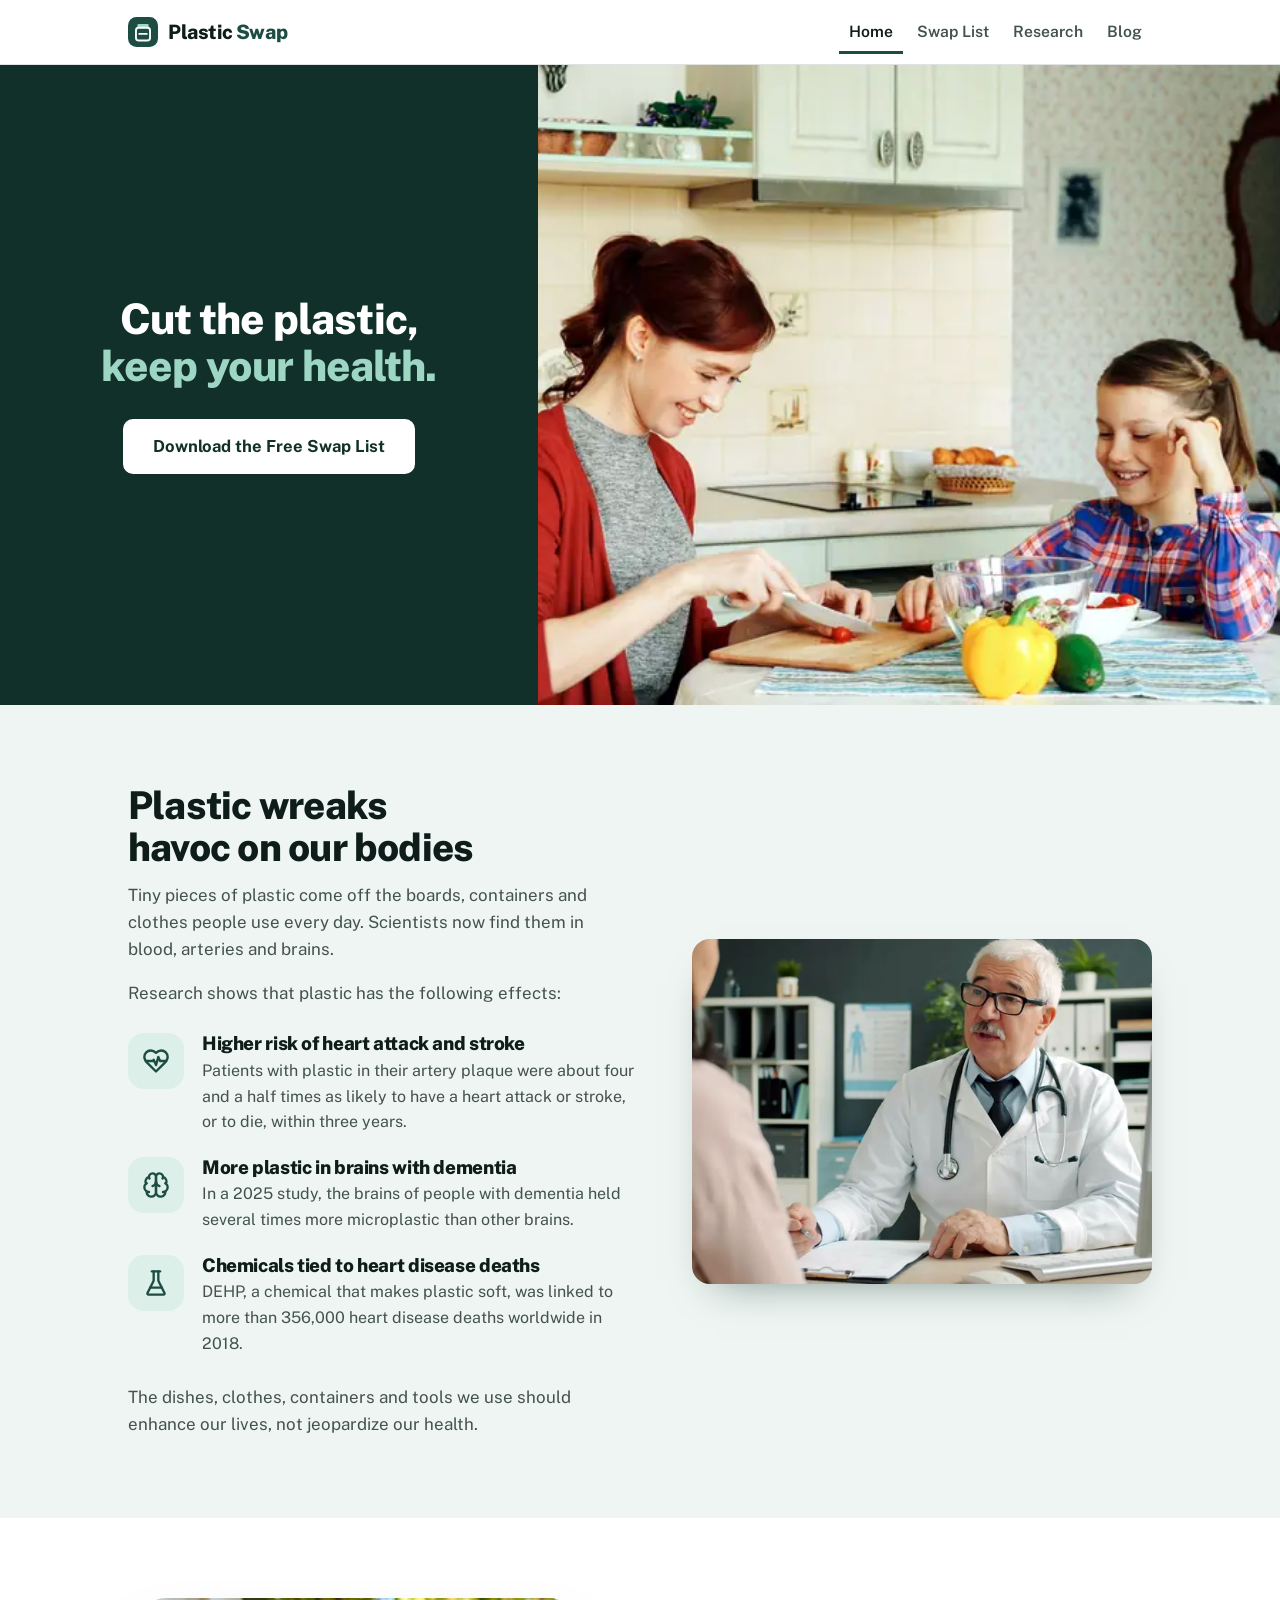
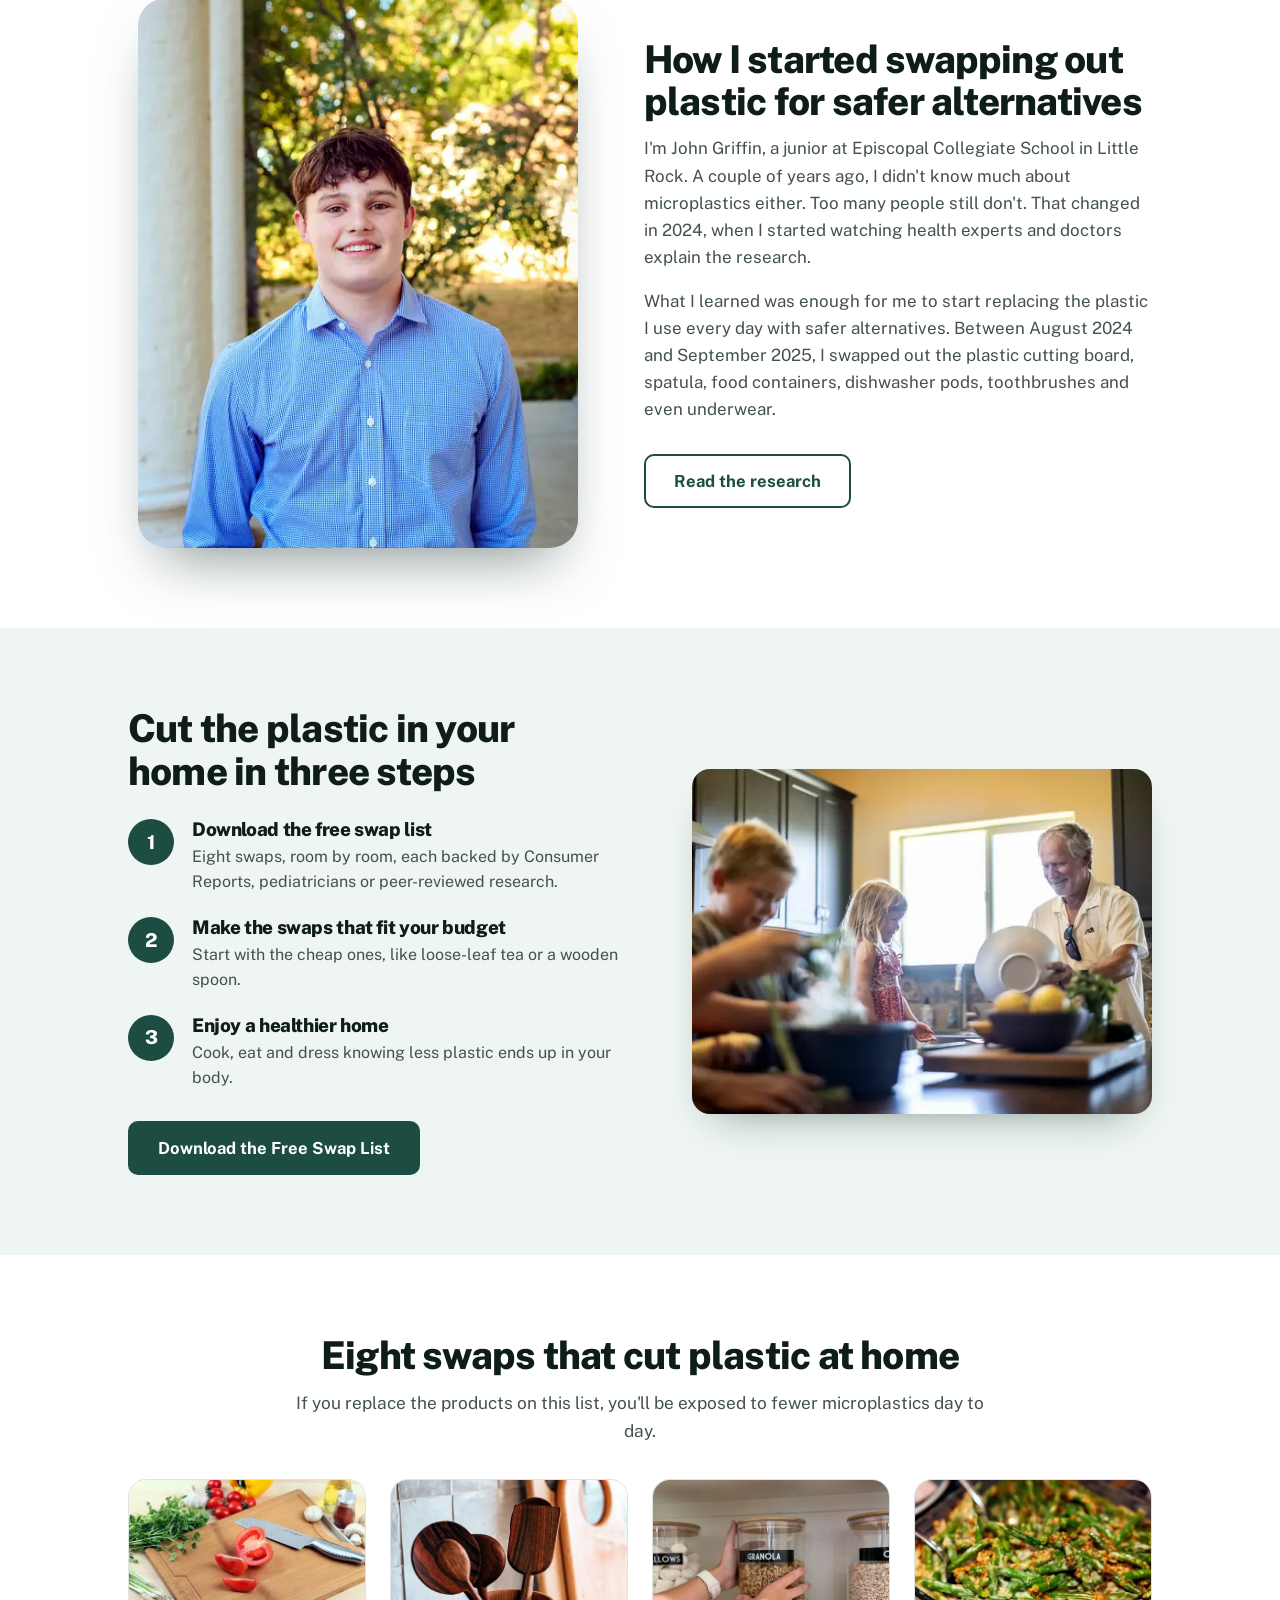
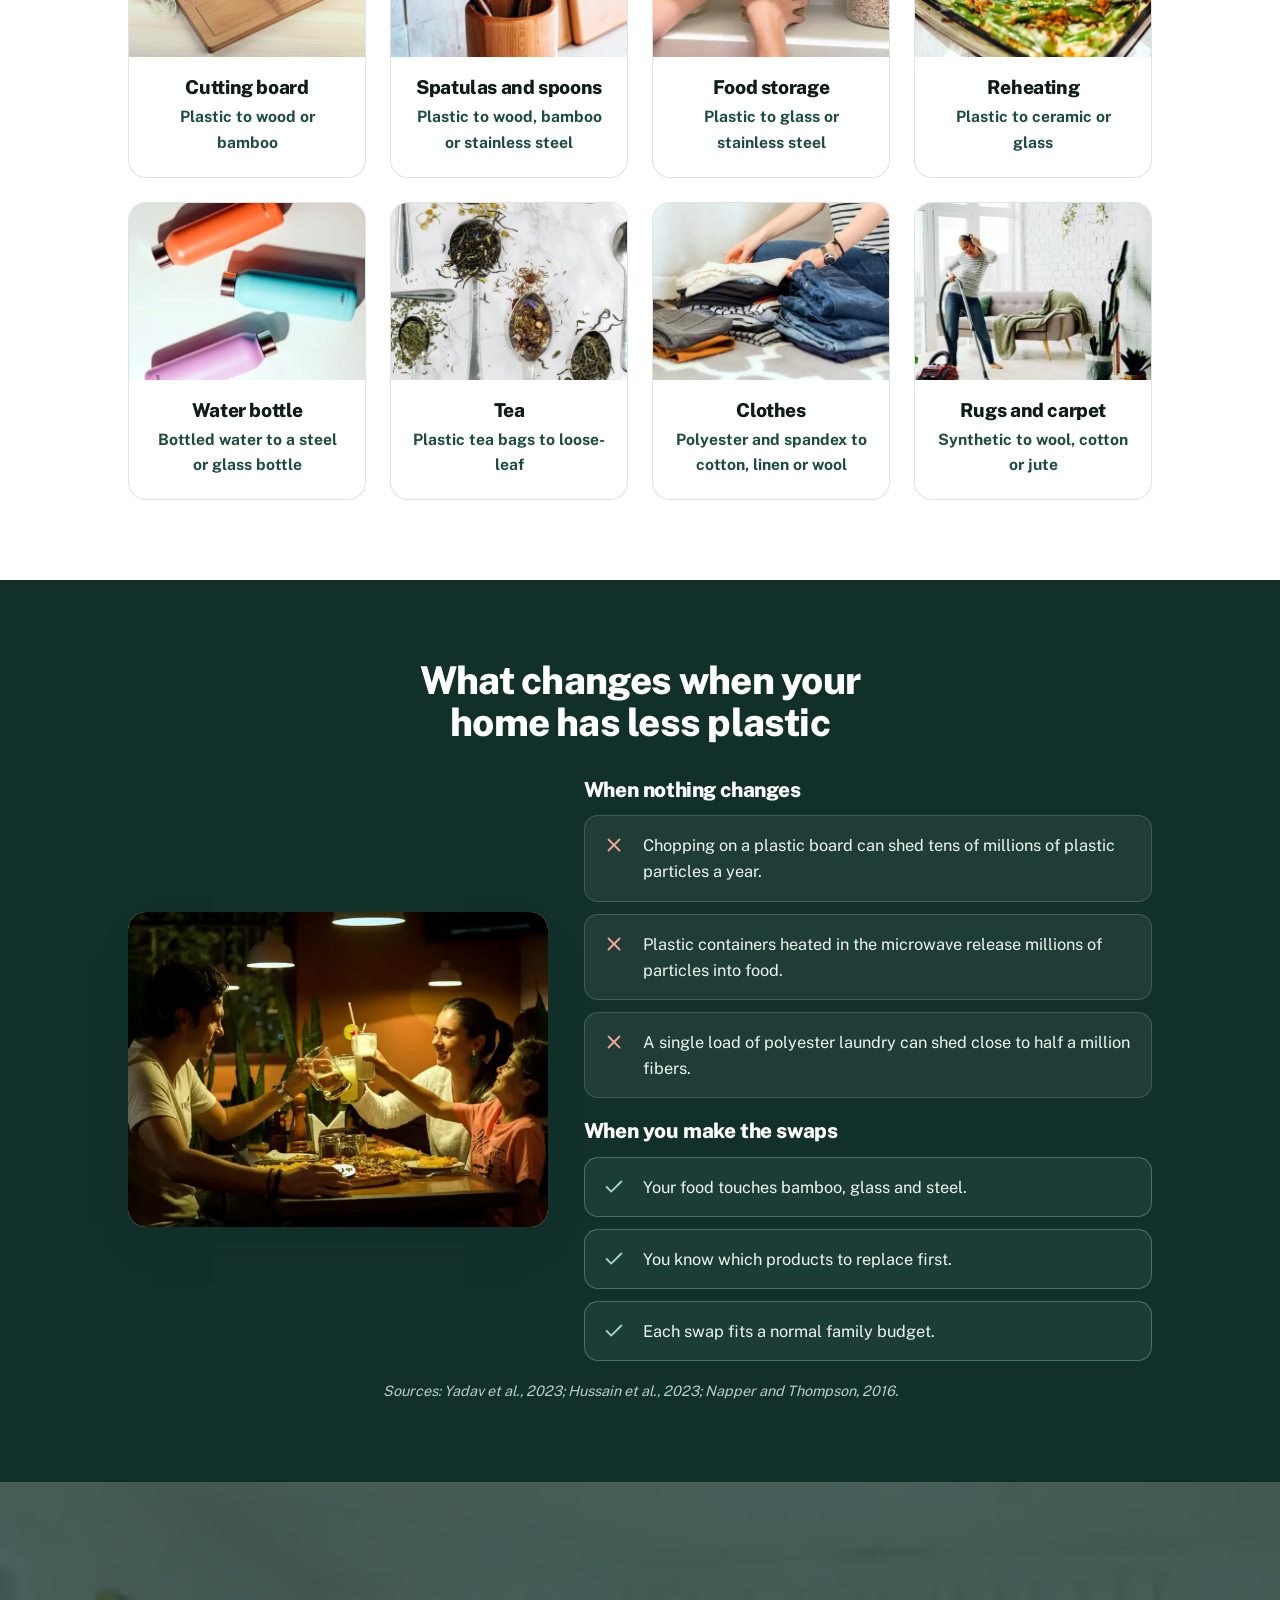
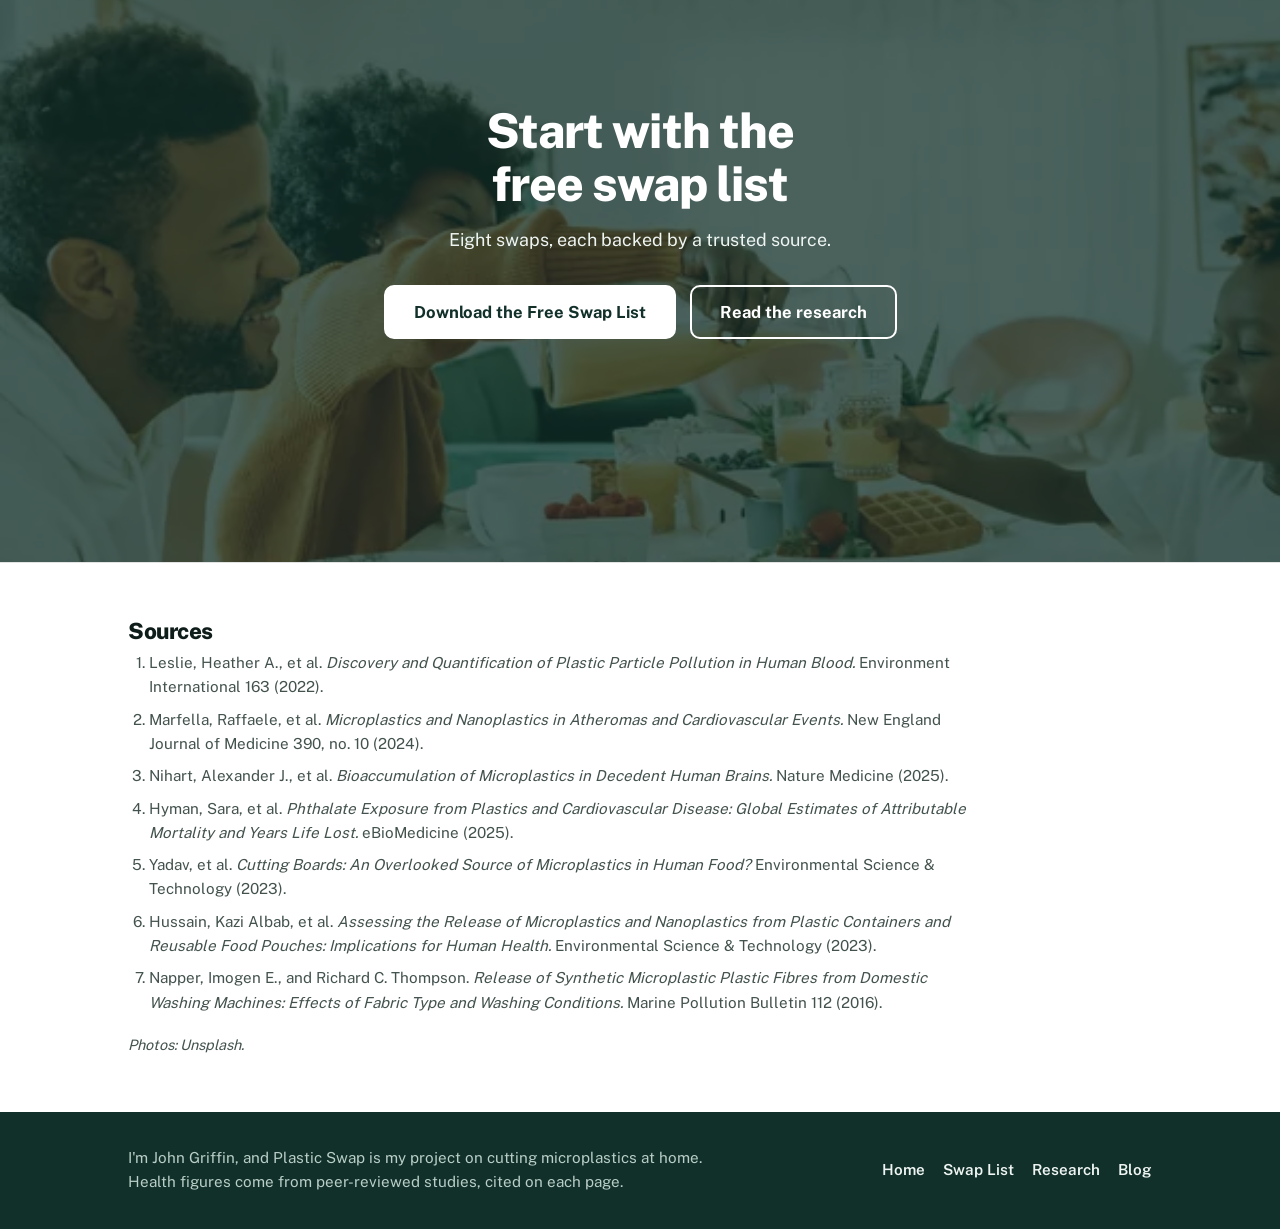
==== commit 43f2ba53: "Blog posts: one column from title to body, wide header photo, tidier product rows and cards Co-Autho" ====
--- a/index.html
+++ b/index.html
@@ -23,7 +23,7 @@
 <link rel="preload" as="image" type="image/webp" href="images/banner-m-900.webp" imagesrcset="images/banner-m-600.webp 600w, images/banner-m-900.webp 900w" imagesizes="100vw" media="(max-width: 860px)" fetchpriority="high">
 <link rel="preload" as="image" type="image/webp" href="images/banner-1300.webp" imagesrcset="images/banner-900.webp 900w, images/banner-1300.webp 1300w, images/banner-1800.webp 1800w" imagesizes="58vw" media="(min-width: 861px)" fetchpriority="high">
 <link rel="preload" href="fonts/public-sans.woff2" as="font" type="font/woff2" crossorigin>
-<style>@font-face{font-family:'Public Sans';font-style:normal;font-weight:400 800;font-display:swap;src:url(fonts/public-sans.woff2) format('woff2')}:root{--bg:#FFFFFF;--bg-alt:#EEF5F2;--card:#FFFFFF;--ink:#0F1D1A;--ink-soft:#43524E;--primary:#1C4C42;--primary-dk:#12302A;--blue:#2A62A0;--mint:#9ED6C4;--mint-lt:#DCEFE8;--red:#B0392B;--on-dark:#EEF5F2;--on-dark-soft:#B8CEC7;--line:rgba(15,29,26,0.12);--radius:18px;--radius-lg:28px;--wrap:1080px;--flow-tight:0.32em;--flow-block:44px;--flow-section:80px}*{box-sizing:border-box}html{scroll-behavior:smooth;scroll-padding-top:84px}@media (prefers-reduced-motion:reduce){html{scroll-behavior:auto}*{animation-duration:0.001ms !important;transition-duration:0.001ms !important}}body{margin:0;background:var(--bg);color:var(--ink);font-family:'Public Sans',ui-sans-serif,system-ui,-apple-system,'Segoe UI',sans-serif;font-size:18px;line-height:1.6;-webkit-font-smoothing:antialiased}h1,h2,h3{font-weight:800;line-height:1.1;margin:0 0 var(--flow-tight);color:var(--ink);letter-spacing:-0.02em;text-wrap:balance}p{margin:0 0 1em}p:last-child{margin-bottom:0}a{color:inherit}img{max-width:100%;height:auto}.wrap{max-width:var(--wrap);margin:0 auto;padding:0 28px}.skip{position:absolute;left:-9999px;top:10px;background:var(--card);color:var(--ink);padding:12px 18px;border-radius:10px;z-index:100;text-decoration:none;font-weight:700;border:2px solid var(--primary)}.skip:focus{left:16px}a:focus-visible{outline:3px solid var(--blue);outline-offset:3px;border-radius:4px}nav.site{position:sticky;top:0;z-index:20;background:rgba(255,255,255,0.95);backdrop-filter:blur(8px);border-bottom:1px solid var(--line)}nav.site .wrap{display:flex;align-items:center;justify-content:space-between;gap:4px 20px;padding-top:10px;padding-bottom:10px;flex-wrap:wrap}.wordmark{display:inline-flex;align-items:center;gap:10px;font-weight:800;font-size:1.24rem;letter-spacing:-0.02em;color:var(--ink);text-decoration:none;white-space:nowrap;min-height:44px}.wordmark .mark{width:30px;height:30px;flex:none}.wordmark .last{color:var(--primary)}nav.site ul{list-style:none;display:flex;align-items:center;gap:4px;margin:0;padding:0;font-size:0.98rem;font-weight:600}nav.site ul a{text-decoration:none;color:var(--ink-soft);display:inline-flex;align-items:center;min-height:44px;padding:0 10px;white-space:nowrap;transition:color 0.15s ease}nav.site ul a:hover{color:var(--blue)}nav.site ul a[aria-current="page"]{color:var(--ink);box-shadow:inset 0 -3px 0 var(--primary)}.btn{display:inline-flex;align-items:center;justify-content:center;text-align:center;min-height:52px;padding:12px 28px;background:var(--primary);color:#FFFFFF;text-decoration:none;font-weight:700;font-size:1.04rem;border-radius:10px;border:2px solid var(--primary);transition:background 0.18s ease,color 0.18s ease,border-color 0.18s ease}.btn:hover{background:var(--blue);border-color:var(--blue)}.btn.light{background:#FFFFFF;border-color:#FFFFFF;color:var(--primary-dk)}.btn.light:hover{background:var(--mint);border-color:var(--mint)}.btn-row{display:flex;gap:14px;flex-wrap:wrap;align-items:center;justify-content:center;margin-top:30px}section{padding:var(--flow-section) 0}.band{background:var(--bg-alt)}.section-head{max-width:720px;margin-bottom:34px}.section-head.center{text-align:center;margin-left:auto;margin-right:auto}h2{font-size:clamp(1.75rem,3.2vw,2.4rem)}.section-head p{color:var(--ink-soft);font-size:1.08rem}.banner{position:relative;background:var(--primary-dk);color:var(--on-dark);overflow:hidden;min-height:min(680px,78vh);display:flex;align-items:center}.banner picture,.banner img{position:absolute;inset:0;width:100%;height:100%}.banner img{object-fit:cover;object-position:70% 40%}.banner::before{content:"";position:absolute;inset:0;z-index:1;background:linear-gradient(90deg,rgba(18,48,42,0.94) 0%,rgba(18,48,42,0.86) 30%,rgba(18,48,42,0.35) 52%,rgba(18,48,42,0) 66%)}.banner .wrap{position:relative;z-index:2;width:100%;padding-top:56px;padding-bottom:56px}.banner-text{max-width:600px;text-align:center}.banner h1{color:#FFFFFF;font-size:clamp(2.4rem,4.6vw,3.8rem)}.banner h1 span{display:block;color:var(--mint)}.portrait{margin:0;aspect-ratio:4/5;border-radius:var(--radius-lg);overflow:hidden;width:100%;max-width:440px;justify-self:center;box-shadow:0 30px 60px -24px rgba(18,48,42,0.55)}.portrait img{display:block;width:100%;height:100%;object-fit:cover}@media (prefers-reduced-motion:no-preference){.banner-text{animation:rise 0.7s cubic-bezier(.2,.7,.2,1) 0.1s both}}@keyframes rise{from{opacity:0;transform:translateY(18px)}to{opacity:1;transform:none}}@media (max-width:860px){.banner{display:block;min-height:0}.banner picture,.banner img{position:static;display:block;height:auto;aspect-ratio:4/3}.banner::before{display:none}.banner .wrap{padding-top:30px;padding-bottom:44px}.banner-text{max-width:none}}.page-hero{padding:60px 0 64px}.page-hero h1{font-size:clamp(2.1rem,4.4vw,3.1rem)}.page-hero .lede{font-size:1.14rem;color:var(--ink-soft);margin-top:8px;max-width:34em}.page-hero .btn-row{justify-content:flex-start}.split{display:grid;grid-template-columns:1.05fr 0.95fr;gap:56px;align-items:center}.split.flip{grid-template-columns:0.95fr 1.05fr}.split p{color:var(--ink-soft);font-size:1.06rem}.photo{margin:0;border-radius:var(--radius);overflow:hidden;aspect-ratio:4/3;background:var(--bg-alt);box-shadow:0 20px 40px -24px rgba(18,48,42,0.55)}.photo img{display:block;width:100%;height:100%;object-fit:cover}.cards{display:grid;grid-template-columns:repeat(3,1fr);gap:22px}.card{background:var(--card);border:1px solid var(--line);border-radius:var(--radius);padding:30px 26px 28px;text-align:center}.card h3{font-size:1.24rem}.card p{font-size:1rem;color:var(--ink-soft)}.icon{width:64px;height:64px;border-radius:18px;background:var(--mint-lt);color:var(--primary);display:flex;align-items:center;justify-content:center;margin:0 auto 18px}.icon svg{width:32px;height:32px}a.card{text-decoration:none;color:inherit;transition:border-color 0.15s ease}a.card:hover{border-color:var(--blue)}a.card:hover h3{color:var(--blue)}.card .to{font-size:0.95rem;font-weight:700;color:var(--primary);margin:0}.punch{font-weight:700;font-size:clamp(1.2rem,2.2vw,1.45rem);line-height:1.35;text-align:center;color:var(--primary);max-width:720px;margin:var(--flow-block) auto 0}.steps{list-style:none;margin:0;padding:0;display:grid;grid-template-columns:repeat(3,1fr);gap:22px;counter-reset:step}.steps li{background:var(--card);border:1px solid var(--line);border-radius:var(--radius);padding:28px 26px;counter-increment:step;text-align:center}.steps li:before{content:counter(step);display:flex;align-items:center;justify-content:center;width:46px;height:46px;border-radius:50%;background:var(--primary);color:#FFFFFF;font-weight:800;font-size:1.3rem;margin:0 auto 18px}.steps h3{font-size:1.24rem}.steps p{font-size:1rem;color:var(--ink-soft)}.after{background:var(--primary-dk);color:var(--on-dark)}.after h2,.after h3{color:#FFFFFF}.stakes{display:grid;grid-template-columns:1fr 1fr;gap:26px}.stake h3{font-size:1.3rem;margin-bottom:14px;text-align:center}.outcomes{list-style:none;margin:0;padding:0;display:grid;gap:12px}.outcomes li{display:grid;grid-template-columns:26px 1fr;gap:14px;align-items:start;background:rgba(255,255,255,0.06);border:1px solid rgba(238,245,242,0.16);border-radius:14px;padding:16px 18px;color:var(--on-dark);font-size:1.02rem}.outcomes svg{width:22px;height:22px;margin-top:2px;color:#F2A597}.stake.good .outcomes svg{color:var(--mint)}.stake.good .outcomes li{background:rgba(158,214,196,0.08);border-color:rgba(158,214,196,0.34)}.after .cite-line{color:var(--on-dark-soft);text-align:center}.closing{text-align:center}.closing .wrap{max-width:680px}.closing p{color:var(--ink-soft);font-size:1.08rem}.card .num{font-weight:800;font-size:clamp(2.3rem,4vw,2.9rem);line-height:1;letter-spacing:-0.03em;color:var(--primary);margin:0 0 10px}.card .of{font-size:0.9rem;font-weight:700;color:var(--ink-soft);margin:12px 0 0;border-top:1px solid var(--line);padding-top:12px}.card .more{margin-top:12px;font-weight:700;font-size:0.96rem}.card .more a{color:var(--blue);text-decoration-thickness:2px;text-underline-offset:3px}.cards.four{grid-template-columns:repeat(2,1fr);max-width:860px;margin:0 auto}.btn.ghost{background:transparent;color:var(--primary)}.btn.ghost:hover{background:var(--primary);color:#FFFFFF;border-color:var(--primary)}.cite-line.center{text-align:center}.hero-photo{margin:0;border-radius:var(--radius-lg);overflow:hidden;aspect-ratio:3/2;background:var(--bg-alt);box-shadow:0 24px 48px -26px rgba(18,48,42,0.6)}.hero-photo img{display:block;width:100%;height:100%;object-fit:cover}.prose{max-width:760px;margin:0 auto}.prose p{color:var(--ink-soft);font-size:1.06rem}.chart{background:var(--card);border:1px solid var(--line);border-radius:var(--radius);padding:28px 30px;margin:0}.chart h3{font-size:1.22rem}.chart .sub{color:var(--ink-soft);font-size:0.98rem;margin-bottom:20px}.bars{display:grid;gap:14px}.barline{display:grid;grid-template-columns:130px 1fr;gap:12px;align-items:center;font-size:0.94rem;font-weight:600;color:var(--ink-soft)}.track{height:40px;background:var(--bg-alt);border-radius:6px}.bar{display:flex;align-items:center;justify-content:flex-end;height:100%;padding-right:10px;border-radius:6px;color:#FFFFFF;font-weight:800;min-width:60px}.bar.hi{background:var(--red)}.bar.lo{background:var(--primary)}.lead{font-size:1.12rem;color:var(--ink-soft)}.points,.statlist,.steps-list{list-style:none;margin:26px 0 0;padding:0;display:grid;gap:22px}.points li{display:grid;grid-template-columns:56px 1fr;gap:18px;align-items:start}.points .icon{width:56px;height:56px;border-radius:16px;margin:0}.points .icon svg{width:28px;height:28px}.points h3,.statlist h3,.steps-list h3{font-size:1.18rem;margin-bottom:4px}.points p,.statlist p,.steps-list p{font-size:1rem;color:var(--ink-soft);margin:0}.statlist li{display:grid;grid-template-columns:120px 1fr;gap:18px;align-items:start;padding-bottom:20px;border-bottom:1px solid var(--line)}.statlist li:last-child{border-bottom:0;padding-bottom:0}.statlist .n{font-weight:800;font-size:2rem;line-height:1.05;letter-spacing:-0.03em;color:var(--primary);margin:0}.steps-list{counter-reset:step}.steps-list li{display:grid;grid-template-columns:46px 1fr;gap:18px;align-items:start;counter-increment:step}.steps-list li:before{content:counter(step);display:flex;align-items:center;justify-content:center;width:46px;height:46px;border-radius:50%;background:var(--primary);color:#FFFFFF;font-weight:800;font-size:1.2rem}.split .btn-row{justify-content:flex-start}.pcards{display:grid;grid-template-columns:repeat(3,1fr);gap:24px}.pcards.four{grid-template-columns:repeat(4,1fr)}.pcard{background:var(--card);border:1px solid var(--line);border-radius:var(--radius);overflow:hidden;text-decoration:none;color:inherit;display:flex;flex-direction:column}a.pcard{transition:border-color 0.15s ease,transform 0.2s ease}a.pcard:hover{border-color:var(--blue);transform:translateY(-3px)}a.pcard:hover h3{color:var(--blue)}.card-photo{margin:0;aspect-ratio:4/3;overflow:hidden;background:var(--bg-alt)}.card-photo img{display:block;width:100%;height:100%;object-fit:cover}.pcard-body{padding:20px 20px 22px;text-align:center}.pcard-body h3{font-size:1.2rem}.pcard-body p{font-size:0.98rem;color:var(--ink-soft)}.pcard-body .to{font-weight:700;color:var(--primary);margin:0}.pcard .num{font-weight:800;font-size:1.9rem;line-height:1;letter-spacing:-0.03em;color:var(--primary);margin:0 0 8px}.pcard .more{margin-top:10px;font-weight:700}.pcard .more a{color:var(--blue);text-underline-offset:3px}.stakes-split{display:grid;grid-template-columns:0.85fr 1.15fr;gap:36px;align-items:center}.stakes-split .stakes{grid-template-columns:1fr;gap:22px}.stakes-split .stake h3{text-align:left}.btn.ghost-light{background:transparent;color:#FFFFFF;border-color:#FFFFFF}.btn.ghost-light:hover{background:#FFFFFF;color:var(--primary-dk)}.closing-banner h2{color:#FFFFFF;font-size:clamp(2rem,3.8vw,3rem)}.closing-banner p{color:var(--on-dark);font-size:1.12rem}@media (max-width:1000px){.pcards.four{grid-template-columns:repeat(2,1fr)}}@media (max-width:860px){.pcards{grid-template-columns:repeat(2,1fr);gap:14px}.stakes-split{grid-template-columns:1fr}.statlist li{grid-template-columns:1fr;gap:6px}}@media (max-width:620px){.pcards,.pcards.four{grid-template-columns:1fr}}.room{scroll-margin-top:90px}.room + .room{border-top:1px solid var(--line)}.swaps{display:grid;grid-template-columns:repeat(auto-fit,minmax(260px,320px));justify-content:center;gap:22px}.swap{background:var(--card);border:1px solid var(--line);border-radius:var(--radius);overflow:hidden;scroll-margin-top:90px}.swap-body{padding:0 24px 24px}.swap .icon{margin-top:-32px;position:relative;box-shadow:0 0 0 5px var(--card)}.swap h3{font-size:1.3rem;text-align:center}.swap .to{text-align:center;font-weight:700;color:var(--primary);margin-bottom:14px}.swap-body>p{color:var(--ink-soft);font-size:1rem}.facts-list{list-style:none;margin:16px 0 0;padding:14px 0 0;border-top:1px solid var(--line);display:grid;gap:8px;font-size:0.96rem}.facts-list li{display:grid;grid-template-columns:20px 1fr;gap:10px;align-items:start;color:var(--ink-soft)}.facts-list svg{width:18px;height:18px;margin-top:3px;color:var(--primary)}.facts-list b{display:block;color:var(--ink);font-weight:700}.band .swap{background:#FFFFFF}.cite-line{font-size:0.9rem;color:var(--ink-soft);font-style:italic;margin-top:18px}.refs{padding:56px 0;border-top:1px solid var(--line)}.refs h2{font-size:1.4rem}.refs ol{max-width:860px;margin:0;padding-left:1.3rem;display:grid;gap:8px;font-size:0.95rem;color:var(--ink-soft)}footer{background:var(--primary-dk);color:var(--on-dark-soft);padding:34px 0;font-size:0.95rem}footer .wrap{display:flex;justify-content:space-between;align-items:center;flex-wrap:wrap;gap:10px 24px}footer p{margin:0;max-width:40em}footer ul{list-style:none;display:flex;flex-wrap:wrap;gap:0 18px;margin:0;padding:0;font-weight:600}footer ul a{display:inline-flex;align-items:center;min-height:44px;color:var(--on-dark);text-decoration:none}footer ul a:hover{color:var(--mint)}@media (max-width:860px){.split,.split.flip{grid-template-columns:1fr;gap:30px}.split>.portrait,.split>.photo{order:-1}.page-hero .portrait{max-width:340px}.cards,.cards.four,.steps,.stakes{grid-template-columns:1fr}.page-hero .hero-photo{order:-1;aspect-ratio:16/10}.cards.preview{grid-template-columns:1fr 1fr;gap:12px}.cards.preview .card{padding:20px 12px}.cards.preview .icon{width:52px;height:52px;margin-bottom:10px}.cards.preview h3{font-size:1.06rem}.cards.preview .to{font-size:0.86rem}}@media (max-width:620px){:root{--flow-section:56px;--flow-block:34px}body{font-size:17px}.wrap{padding:0 20px}.page-hero{padding:28px 0 44px}.btn-row .btn{width:100%}.barline{grid-template-columns:1fr;gap:4px}.chart{padding:22px 18px}.swaps{grid-template-columns:1fr}.wordmark{font-size:1.14rem}}.room-tag{display:none}@media print{@page{size:letter;margin:0.45in 0.55in}body{font-size:10.5pt}nav.site,footer,.skip,.page-hero .portrait,.page-hero .hero-photo,.card-photo,.btn-row,.closing,.room .section-head{display:none !important}main{display:grid;grid-template-columns:1fr 1fr;gap:10pt}.page-hero{grid-column:1 / -1;padding:0 0 2pt}.page-hero .wrap,.page-hero .split{display:block;padding:0}.page-hero h1{font-size:20pt}.page-hero .lede{font-size:10.5pt;margin:4pt 0 0;max-width:none}.room,.room .wrap,.swaps{display:contents}.swap-body{padding:0}.swap .icon{margin-top:0;box-shadow:none}.swap{padding:9pt 13pt 9pt;break-inside:avoid;border-color:#BFCFCA;border-radius:12px}.room-tag{display:block;text-align:center;font-size:8pt;font-weight:700;letter-spacing:0.02em;color:var(--ink-soft);margin:0 0 2pt}.swap .icon{width:30px;height:30px;border-radius:9px;margin-bottom:4pt}.swap .icon svg{width:19px;height:19px}.swap h3{font-size:12.5pt;margin-bottom:1pt}.swap .to{font-size:9.5pt;margin-bottom:5pt}.swap-body>p{font-size:9.2pt;line-height:1.4}.facts-list{font-size:8.8pt;line-height:1.35;margin-top:6pt;padding-top:6pt;gap:2pt}.facts-list li{grid-template-columns:12px 1fr;gap:6pt}.facts-list svg{width:11px;height:11px;margin-top:2px}.facts-list b{display:inline;margin-right:4pt}.refs{display:none !important}}.closing-banner::before{background:rgba(18,48,42,0.76)}.closing-banner .banner-text{margin:0 auto}@media (max-width:860px){.closing-banner .wrap{padding-top:30px}}.swap .source{display:grid;grid-template-columns:18px 1fr;gap:10px;align-items:start;margin:16px 0 0;padding-top:14px;border-top:1px solid var(--line);font-size:0.92rem;color:var(--ink-soft)}.swap .source svg{width:16px;height:16px;margin-top:3px;color:var(--primary)}.swap .more{margin:10px 0 0;font-weight:700;font-size:0.95rem}.swap .more a{color:var(--blue);text-underline-offset:3px}.byline{font-weight:700;color:var(--primary);margin-bottom:8px}.post{padding-top:24px}.prose h2{margin-top:var(--flow-block)}.prose h3{font-size:1.2rem;margin-top:28px;scroll-margin-top:90px}.table-wrap{overflow-x:auto;margin:28px 0 0;border:1px solid var(--line);border-radius:var(--radius)}.price-table{width:100%;border-collapse:collapse;font-size:0.96rem;min-width:560px}.price-table th,.price-table td{text-align:left;padding:12px 16px;border-bottom:1px solid var(--line);vertical-align:top}.price-table thead th{background:var(--bg-alt);font-weight:700;color:var(--ink)}.price-table tbody tr:last-child th,.price-table tbody tr:last-child td{border-bottom:0}.price-table tbody th a{color:var(--primary);text-underline-offset:3px}.price-table td{color:var(--ink-soft)}@media (max-width:620px){.pcards.preview{grid-template-columns:1fr 1fr;gap:12px}.pcards.preview .pcard-body{padding:12px 10px 14px}.pcards.preview h3{font-size:1rem}.pcards.preview .to{font-size:0.86rem}}@media print{.swap .more{display:none}.swap .source{font-size:8.5pt;margin-top:6pt;padding-top:6pt;grid-template-columns:11px 1fr;gap:6pt}.swap .source svg{width:11px;height:11px;margin-top:1px}}@media print{@page{margin:0.4in 0.5in}main{gap:8pt}.page-hero h1{font-size:18pt}.page-hero .lede{font-size:9.5pt}.swap{padding:7pt 11pt 7pt}.room-tag{font-size:7pt;margin:0 0 1pt}.swap .icon{width:24px;height:24px;border-radius:7px;margin-bottom:2pt}.swap .icon svg{width:15px;height:15px}.swap h3{font-size:11.5pt}.swap .to{font-size:9pt;margin-bottom:3pt}.swap-body>p{font-size:8.8pt;line-height:1.35}.swap .source{font-size:8pt;margin-top:4pt;padding-top:4pt}}@media (min-width:861px){.hero-split{display:grid;grid-template-columns:0.42fr 0.58fr;align-items:stretch;min-height:min(640px,76vh)}.hero-split::before{display:none}.hero-split picture{position:relative;grid-column:2;grid-row:1;inset:auto}.hero-split picture img{position:absolute;inset:0;width:100%;height:100%;object-fit:cover;object-position:78% 40%}.hero-split .wrap{grid-column:1;grid-row:1;display:flex;align-items:center;justify-content:center;padding:56px 28px;max-width:none;margin:0}.hero-split .banner-text{max-width:540px}.hero-split h1{font-size:clamp(2rem,3.3vw,3.1rem)}}.points + p{margin-top:28px}.buy{display:flex;flex-direction:column;align-items:stretch;gap:10px;margin-top:14px;padding:14px;background:var(--bg-alt);border-radius:12px}.buy .btn{width:100%}@media screen{.swap{display:flex;flex-direction:column}.swap-body{flex:1;display:flex;flex-direction:column}.swap-body>.source{margin-top:auto}.swap-body>p:nth-last-of-type(2){margin-bottom:16px}}.buy + .buy{margin-top:8px}.buy p{display:grid;grid-template-columns:18px 1fr;gap:8px;align-items:start;margin:0;font-weight:700;font-size:0.95rem;color:var(--ink)}.buy p svg{width:18px;height:18px;margin-top:2px;color:var(--primary)}.btn.small{padding:10px 14px;min-height:44px;font-size:0.92rem}.band .buy{background:var(--bg-alt)}.band .swap .buy{background:#EEF5F2}@media screen{.solo .section-head{text-align:left;margin-bottom:20px}.solo .swaps{display:block}.solo .swap .card-photo{display:none}.solo .swap-body{padding-top:24px}.solo .swap .icon{margin:0 0 14px;box-shadow:none}.solo .swap h3,.solo .swap .to{text-align:left}.solo .split{align-items:center}}@media print{.solo .split,.solo .split>div{display:contents}.solo .photo{display:none !important}.buy{display:none}}.pcards.two{grid-template-columns:repeat(2,1fr);max-width:760px;margin:0 auto}@media (max-width:620px){.pcards.two{grid-template-columns:1fr}}.prose .buy{margin:0 0 12px}.prose .buy p{font-size:1rem}.buy small{display:block;font-weight:400;color:var(--ink-soft);font-size:0.92rem;margin-top:2px}</style>
+<style>@font-face{font-family:'Public Sans';font-style:normal;font-weight:400 800;font-display:swap;src:url(fonts/public-sans.woff2) format('woff2')}:root{--bg:#FFFFFF;--bg-alt:#EEF5F2;--card:#FFFFFF;--ink:#0F1D1A;--ink-soft:#43524E;--primary:#1C4C42;--primary-dk:#12302A;--blue:#2A62A0;--mint:#9ED6C4;--mint-lt:#DCEFE8;--red:#B0392B;--on-dark:#EEF5F2;--on-dark-soft:#B8CEC7;--line:rgba(15,29,26,0.12);--radius:18px;--radius-lg:28px;--wrap:1080px;--flow-tight:0.32em;--flow-block:44px;--flow-section:80px}*{box-sizing:border-box}html{scroll-behavior:smooth;scroll-padding-top:84px}@media (prefers-reduced-motion:reduce){html{scroll-behavior:auto}*{animation-duration:0.001ms !important;transition-duration:0.001ms !important}}body{margin:0;background:var(--bg);color:var(--ink);font-family:'Public Sans',ui-sans-serif,system-ui,-apple-system,'Segoe UI',sans-serif;font-size:18px;line-height:1.6;-webkit-font-smoothing:antialiased}h1,h2,h3{font-weight:800;line-height:1.1;margin:0 0 var(--flow-tight);color:var(--ink);letter-spacing:-0.02em;text-wrap:balance}p{margin:0 0 1em}p:last-child{margin-bottom:0}a{color:inherit}img{max-width:100%;height:auto}.wrap{max-width:var(--wrap);margin:0 auto;padding:0 28px}.skip{position:absolute;left:-9999px;top:10px;background:var(--card);color:var(--ink);padding:12px 18px;border-radius:10px;z-index:100;text-decoration:none;font-weight:700;border:2px solid var(--primary)}.skip:focus{left:16px}a:focus-visible{outline:3px solid var(--blue);outline-offset:3px;border-radius:4px}nav.site{position:sticky;top:0;z-index:20;background:rgba(255,255,255,0.95);backdrop-filter:blur(8px);border-bottom:1px solid var(--line)}nav.site .wrap{display:flex;align-items:center;justify-content:space-between;gap:4px 20px;padding-top:10px;padding-bottom:10px;flex-wrap:wrap}.wordmark{display:inline-flex;align-items:center;gap:10px;font-weight:800;font-size:1.24rem;letter-spacing:-0.02em;color:var(--ink);text-decoration:none;white-space:nowrap;min-height:44px}.wordmark .mark{width:30px;height:30px;flex:none}.wordmark .last{color:var(--primary)}nav.site ul{list-style:none;display:flex;align-items:center;gap:4px;margin:0;padding:0;font-size:0.98rem;font-weight:600}nav.site ul a{text-decoration:none;color:var(--ink-soft);display:inline-flex;align-items:center;min-height:44px;padding:0 10px;white-space:nowrap;transition:color 0.15s ease}nav.site ul a:hover{color:var(--blue)}nav.site ul a[aria-current="page"]{color:var(--ink);box-shadow:inset 0 -3px 0 var(--primary)}.btn{display:inline-flex;align-items:center;justify-content:center;text-align:center;min-height:52px;padding:12px 28px;background:var(--primary);color:#FFFFFF;text-decoration:none;font-weight:700;font-size:1.04rem;border-radius:10px;border:2px solid var(--primary);transition:background 0.18s ease,color 0.18s ease,border-color 0.18s ease}.btn:hover{background:var(--blue);border-color:var(--blue)}.btn.light{background:#FFFFFF;border-color:#FFFFFF;color:var(--primary-dk)}.btn.light:hover{background:var(--mint);border-color:var(--mint)}.btn-row{display:flex;gap:14px;flex-wrap:wrap;align-items:center;justify-content:center;margin-top:30px}section{padding:var(--flow-section) 0}.band{background:var(--bg-alt)}.section-head{max-width:720px;margin-bottom:34px}.section-head.center{text-align:center;margin-left:auto;margin-right:auto}h2{font-size:clamp(1.75rem,3.2vw,2.4rem)}.section-head p{color:var(--ink-soft);font-size:1.08rem}.banner{position:relative;background:var(--primary-dk);color:var(--on-dark);overflow:hidden;min-height:min(680px,78vh);display:flex;align-items:center}.banner picture,.banner img{position:absolute;inset:0;width:100%;height:100%}.banner img{object-fit:cover;object-position:70% 40%}.banner::before{content:"";position:absolute;inset:0;z-index:1;background:linear-gradient(90deg,rgba(18,48,42,0.94) 0%,rgba(18,48,42,0.86) 30%,rgba(18,48,42,0.35) 52%,rgba(18,48,42,0) 66%)}.banner .wrap{position:relative;z-index:2;width:100%;padding-top:56px;padding-bottom:56px}.banner-text{max-width:600px;text-align:center}.banner h1{color:#FFFFFF;font-size:clamp(2.4rem,4.6vw,3.8rem)}.banner h1 span{display:block;color:var(--mint)}.portrait{margin:0;aspect-ratio:4/5;border-radius:var(--radius-lg);overflow:hidden;width:100%;max-width:440px;justify-self:center;box-shadow:0 30px 60px -24px rgba(18,48,42,0.55)}.portrait img{display:block;width:100%;height:100%;object-fit:cover}@media (prefers-reduced-motion:no-preference){.banner-text{animation:rise 0.7s cubic-bezier(.2,.7,.2,1) 0.1s both}}@keyframes rise{from{opacity:0;transform:translateY(18px)}to{opacity:1;transform:none}}@media (max-width:860px){.banner{display:block;min-height:0}.banner picture,.banner img{position:static;display:block;height:auto;aspect-ratio:4/3}.banner::before{display:none}.banner .wrap{padding-top:30px;padding-bottom:44px}.banner-text{max-width:none}}.page-hero{padding:60px 0 64px}.page-hero h1{font-size:clamp(2.1rem,4.4vw,3.1rem)}.page-hero .lede{font-size:1.14rem;color:var(--ink-soft);margin-top:8px;max-width:34em}.page-hero .btn-row{justify-content:flex-start}.split{display:grid;grid-template-columns:1.05fr 0.95fr;gap:56px;align-items:center}.split.flip{grid-template-columns:0.95fr 1.05fr}.split p{color:var(--ink-soft);font-size:1.06rem}.photo{margin:0;border-radius:var(--radius);overflow:hidden;aspect-ratio:4/3;background:var(--bg-alt);box-shadow:0 20px 40px -24px rgba(18,48,42,0.55)}.photo img{display:block;width:100%;height:100%;object-fit:cover}.cards{display:grid;grid-template-columns:repeat(3,1fr);gap:22px}.card{background:var(--card);border:1px solid var(--line);border-radius:var(--radius);padding:30px 26px 28px;text-align:center}.card h3{font-size:1.24rem}.card p{font-size:1rem;color:var(--ink-soft)}.icon{width:64px;height:64px;border-radius:18px;background:var(--mint-lt);color:var(--primary);display:flex;align-items:center;justify-content:center;margin:0 auto 18px}.icon svg{width:32px;height:32px}a.card{text-decoration:none;color:inherit;transition:border-color 0.15s ease}a.card:hover{border-color:var(--blue)}a.card:hover h3{color:var(--blue)}.card .to{font-size:0.95rem;font-weight:700;color:var(--primary);margin:0}.punch{font-weight:700;font-size:clamp(1.2rem,2.2vw,1.45rem);line-height:1.35;text-align:center;color:var(--primary);max-width:720px;margin:var(--flow-block) auto 0}.steps{list-style:none;margin:0;padding:0;display:grid;grid-template-columns:repeat(3,1fr);gap:22px;counter-reset:step}.steps li{background:var(--card);border:1px solid var(--line);border-radius:var(--radius);padding:28px 26px;counter-increment:step;text-align:center}.steps li:before{content:counter(step);display:flex;align-items:center;justify-content:center;width:46px;height:46px;border-radius:50%;background:var(--primary);color:#FFFFFF;font-weight:800;font-size:1.3rem;margin:0 auto 18px}.steps h3{font-size:1.24rem}.steps p{font-size:1rem;color:var(--ink-soft)}.after{background:var(--primary-dk);color:var(--on-dark)}.after h2,.after h3{color:#FFFFFF}.stakes{display:grid;grid-template-columns:1fr 1fr;gap:26px}.stake h3{font-size:1.3rem;margin-bottom:14px;text-align:center}.outcomes{list-style:none;margin:0;padding:0;display:grid;gap:12px}.outcomes li{display:grid;grid-template-columns:26px 1fr;gap:14px;align-items:start;background:rgba(255,255,255,0.06);border:1px solid rgba(238,245,242,0.16);border-radius:14px;padding:16px 18px;color:var(--on-dark);font-size:1.02rem}.outcomes svg{width:22px;height:22px;margin-top:2px;color:#F2A597}.stake.good .outcomes svg{color:var(--mint)}.stake.good .outcomes li{background:rgba(158,214,196,0.08);border-color:rgba(158,214,196,0.34)}.after .cite-line{color:var(--on-dark-soft);text-align:center}.closing{text-align:center}.closing .wrap{max-width:680px}.closing p{color:var(--ink-soft);font-size:1.08rem}.card .num{font-weight:800;font-size:clamp(2.3rem,4vw,2.9rem);line-height:1;letter-spacing:-0.03em;color:var(--primary);margin:0 0 10px}.card .of{font-size:0.9rem;font-weight:700;color:var(--ink-soft);margin:12px 0 0;border-top:1px solid var(--line);padding-top:12px}.card .more{margin-top:12px;font-weight:700;font-size:0.96rem}.card .more a{color:var(--blue);text-decoration-thickness:2px;text-underline-offset:3px}.cards.four{grid-template-columns:repeat(2,1fr);max-width:860px;margin:0 auto}.btn.ghost{background:transparent;color:var(--primary)}.btn.ghost:hover{background:var(--primary);color:#FFFFFF;border-color:var(--primary)}.cite-line.center{text-align:center}.hero-photo{margin:0;border-radius:var(--radius-lg);overflow:hidden;aspect-ratio:3/2;background:var(--bg-alt);box-shadow:0 24px 48px -26px rgba(18,48,42,0.6)}.hero-photo img{display:block;width:100%;height:100%;object-fit:cover}.prose{max-width:760px;margin:0 auto}.prose p{color:var(--ink-soft);font-size:1.06rem}.chart{background:var(--card);border:1px solid var(--line);border-radius:var(--radius);padding:28px 30px;margin:0}.chart h3{font-size:1.22rem}.chart .sub{color:var(--ink-soft);font-size:0.98rem;margin-bottom:20px}.bars{display:grid;gap:14px}.barline{display:grid;grid-template-columns:130px 1fr;gap:12px;align-items:center;font-size:0.94rem;font-weight:600;color:var(--ink-soft)}.track{height:40px;background:var(--bg-alt);border-radius:6px}.bar{display:flex;align-items:center;justify-content:flex-end;height:100%;padding-right:10px;border-radius:6px;color:#FFFFFF;font-weight:800;min-width:60px}.bar.hi{background:var(--red)}.bar.lo{background:var(--primary)}.lead{font-size:1.12rem;color:var(--ink-soft)}.points,.statlist,.steps-list{list-style:none;margin:26px 0 0;padding:0;display:grid;gap:22px}.points li{display:grid;grid-template-columns:56px 1fr;gap:18px;align-items:start}.points .icon{width:56px;height:56px;border-radius:16px;margin:0}.points .icon svg{width:28px;height:28px}.points h3,.statlist h3,.steps-list h3{font-size:1.18rem;margin-bottom:4px}.points p,.statlist p,.steps-list p{font-size:1rem;color:var(--ink-soft);margin:0}.statlist li{display:grid;grid-template-columns:120px 1fr;gap:18px;align-items:start;padding-bottom:20px;border-bottom:1px solid var(--line)}.statlist li:last-child{border-bottom:0;padding-bottom:0}.statlist .n{font-weight:800;font-size:2rem;line-height:1.05;letter-spacing:-0.03em;color:var(--primary);margin:0}.steps-list{counter-reset:step}.steps-list li{display:grid;grid-template-columns:46px 1fr;gap:18px;align-items:start;counter-increment:step}.steps-list li:before{content:counter(step);display:flex;align-items:center;justify-content:center;width:46px;height:46px;border-radius:50%;background:var(--primary);color:#FFFFFF;font-weight:800;font-size:1.2rem}.split .btn-row{justify-content:flex-start}.pcards{display:grid;grid-template-columns:repeat(3,1fr);gap:24px}.pcards.four{grid-template-columns:repeat(4,1fr)}.pcard{background:var(--card);border:1px solid var(--line);border-radius:var(--radius);overflow:hidden;text-decoration:none;color:inherit;display:flex;flex-direction:column}a.pcard{transition:border-color 0.15s ease,transform 0.2s ease}a.pcard:hover{border-color:var(--blue);transform:translateY(-3px)}a.pcard:hover h3{color:var(--blue)}.card-photo{margin:0;aspect-ratio:4/3;overflow:hidden;background:var(--bg-alt)}.card-photo img{display:block;width:100%;height:100%;object-fit:cover}.pcard-body{padding:20px 20px 22px;text-align:center}.pcard-body h3{font-size:1.2rem}.pcard-body p{font-size:0.98rem;color:var(--ink-soft)}.pcard-body .to{font-weight:700;color:var(--primary);margin:0}.pcard .num{font-weight:800;font-size:1.9rem;line-height:1;letter-spacing:-0.03em;color:var(--primary);margin:0 0 8px}.pcard .more{margin-top:10px;font-weight:700}.pcard .more a{color:var(--blue);text-underline-offset:3px}.stakes-split{display:grid;grid-template-columns:0.85fr 1.15fr;gap:36px;align-items:center}.stakes-split .stakes{grid-template-columns:1fr;gap:22px}.stakes-split .stake h3{text-align:left}.btn.ghost-light{background:transparent;color:#FFFFFF;border-color:#FFFFFF}.btn.ghost-light:hover{background:#FFFFFF;color:var(--primary-dk)}.closing-banner h2{color:#FFFFFF;font-size:clamp(2rem,3.8vw,3rem)}.closing-banner p{color:var(--on-dark);font-size:1.12rem}@media (max-width:1000px){.pcards.four{grid-template-columns:repeat(2,1fr)}}@media (max-width:860px){.pcards{grid-template-columns:repeat(2,1fr);gap:14px}.stakes-split{grid-template-columns:1fr}.statlist li{grid-template-columns:1fr;gap:6px}}@media (max-width:620px){.pcards,.pcards.four{grid-template-columns:1fr}}.room{scroll-margin-top:90px}.room + .room{border-top:1px solid var(--line)}.swaps{display:grid;grid-template-columns:repeat(auto-fit,minmax(260px,320px));justify-content:center;gap:22px}.swap{background:var(--card);border:1px solid var(--line);border-radius:var(--radius);overflow:hidden;scroll-margin-top:90px}.swap-body{padding:0 24px 24px}.swap .icon{margin-top:-32px;position:relative;box-shadow:0 0 0 5px var(--card)}.swap h3{font-size:1.3rem;text-align:center}.swap .to{text-align:center;font-weight:700;color:var(--primary);margin-bottom:14px}.swap-body>p{color:var(--ink-soft);font-size:1rem}.facts-list{list-style:none;margin:16px 0 0;padding:14px 0 0;border-top:1px solid var(--line);display:grid;gap:8px;font-size:0.96rem}.facts-list li{display:grid;grid-template-columns:20px 1fr;gap:10px;align-items:start;color:var(--ink-soft)}.facts-list svg{width:18px;height:18px;margin-top:3px;color:var(--primary)}.facts-list b{display:block;color:var(--ink);font-weight:700}.band .swap{background:#FFFFFF}.cite-line{font-size:0.9rem;color:var(--ink-soft);font-style:italic;margin-top:18px}.refs{padding:56px 0;border-top:1px solid var(--line)}.refs h2{font-size:1.4rem}.refs ol{max-width:860px;margin:0;padding-left:1.3rem;display:grid;gap:8px;font-size:0.95rem;color:var(--ink-soft)}footer{background:var(--primary-dk);color:var(--on-dark-soft);padding:34px 0;font-size:0.95rem}footer .wrap{display:flex;justify-content:space-between;align-items:center;flex-wrap:wrap;gap:10px 24px}footer p{margin:0;max-width:40em}footer ul{list-style:none;display:flex;flex-wrap:wrap;gap:0 18px;margin:0;padding:0;font-weight:600}footer ul a{display:inline-flex;align-items:center;min-height:44px;color:var(--on-dark);text-decoration:none}footer ul a:hover{color:var(--mint)}@media (max-width:860px){.split,.split.flip{grid-template-columns:1fr;gap:30px}.split>.portrait,.split>.photo{order:-1}.page-hero .portrait{max-width:340px}.cards,.cards.four,.steps,.stakes{grid-template-columns:1fr}.page-hero .hero-photo{order:-1;aspect-ratio:16/10}.cards.preview{grid-template-columns:1fr 1fr;gap:12px}.cards.preview .card{padding:20px 12px}.cards.preview .icon{width:52px;height:52px;margin-bottom:10px}.cards.preview h3{font-size:1.06rem}.cards.preview .to{font-size:0.86rem}}@media (max-width:620px){:root{--flow-section:56px;--flow-block:34px}body{font-size:17px}.wrap{padding:0 20px}.page-hero{padding:28px 0 44px}.btn-row .btn{width:100%}.barline{grid-template-columns:1fr;gap:4px}.chart{padding:22px 18px}.swaps{grid-template-columns:1fr}.wordmark{font-size:1.14rem}}.room-tag{display:none}@media print{@page{size:letter;margin:0.45in 0.55in}body{font-size:10.5pt}nav.site,footer,.skip,.page-hero .portrait,.page-hero .hero-photo,.card-photo,.btn-row,.closing,.room .section-head{display:none !important}main{display:grid;grid-template-columns:1fr 1fr;gap:10pt}.page-hero{grid-column:1 / -1;padding:0 0 2pt}.page-hero .wrap,.page-hero .split{display:block;padding:0}.page-hero h1{font-size:20pt}.page-hero .lede{font-size:10.5pt;margin:4pt 0 0;max-width:none}.room,.room .wrap,.swaps{display:contents}.swap-body{padding:0}.swap .icon{margin-top:0;box-shadow:none}.swap{padding:9pt 13pt 9pt;break-inside:avoid;border-color:#BFCFCA;border-radius:12px}.room-tag{display:block;text-align:center;font-size:8pt;font-weight:700;letter-spacing:0.02em;color:var(--ink-soft);margin:0 0 2pt}.swap .icon{width:30px;height:30px;border-radius:9px;margin-bottom:4pt}.swap .icon svg{width:19px;height:19px}.swap h3{font-size:12.5pt;margin-bottom:1pt}.swap .to{font-size:9.5pt;margin-bottom:5pt}.swap-body>p{font-size:9.2pt;line-height:1.4}.facts-list{font-size:8.8pt;line-height:1.35;margin-top:6pt;padding-top:6pt;gap:2pt}.facts-list li{grid-template-columns:12px 1fr;gap:6pt}.facts-list svg{width:11px;height:11px;margin-top:2px}.facts-list b{display:inline;margin-right:4pt}.refs{display:none !important}}.closing-banner::before{background:rgba(18,48,42,0.76)}.closing-banner .banner-text{margin:0 auto}@media (max-width:860px){.closing-banner .wrap{padding-top:30px}}.swap .source{display:grid;grid-template-columns:18px 1fr;gap:10px;align-items:start;margin:16px 0 0;padding-top:14px;border-top:1px solid var(--line);font-size:0.92rem;color:var(--ink-soft)}.swap .source svg{width:16px;height:16px;margin-top:3px;color:var(--primary)}.swap .more{margin:10px 0 0;font-weight:700;font-size:0.95rem}.swap .more a{color:var(--blue);text-underline-offset:3px}.byline{font-weight:700;color:var(--primary);margin-bottom:8px}.post{padding-top:24px}.prose h2{margin-top:var(--flow-block)}.prose h3{font-size:1.2rem;margin-top:28px;scroll-margin-top:90px}.table-wrap{overflow-x:auto;margin:28px 0 0;border:1px solid var(--line);border-radius:var(--radius)}.price-table{width:100%;border-collapse:collapse;font-size:0.96rem;min-width:560px}.price-table th,.price-table td{text-align:left;padding:12px 16px;border-bottom:1px solid var(--line);vertical-align:top}.price-table thead th{background:var(--bg-alt);font-weight:700;color:var(--ink)}.price-table tbody tr:last-child th,.price-table tbody tr:last-child td{border-bottom:0}.price-table tbody th a{color:var(--primary);text-underline-offset:3px}.price-table td{color:var(--ink-soft)}@media (max-width:620px){.pcards.preview{grid-template-columns:1fr 1fr;gap:12px}.pcards.preview .pcard-body{padding:12px 10px 14px}.pcards.preview h3{font-size:1rem}.pcards.preview .to{font-size:0.86rem}}@media print{.swap .more{display:none}.swap .source{font-size:8.5pt;margin-top:6pt;padding-top:6pt;grid-template-columns:11px 1fr;gap:6pt}.swap .source svg{width:11px;height:11px;margin-top:1px}}@media print{@page{margin:0.4in 0.5in}main{gap:8pt}.page-hero h1{font-size:18pt}.page-hero .lede{font-size:9.5pt}.swap{padding:7pt 11pt 7pt}.room-tag{font-size:7pt;margin:0 0 1pt}.swap .icon{width:24px;height:24px;border-radius:7px;margin-bottom:2pt}.swap .icon svg{width:15px;height:15px}.swap h3{font-size:11.5pt}.swap .to{font-size:9pt;margin-bottom:3pt}.swap-body>p{font-size:8.8pt;line-height:1.35}.swap .source{font-size:8pt;margin-top:4pt;padding-top:4pt}}@media (min-width:861px){.hero-split{display:grid;grid-template-columns:0.42fr 0.58fr;align-items:stretch;min-height:min(640px,76vh)}.hero-split::before{display:none}.hero-split picture{position:relative;grid-column:2;grid-row:1;inset:auto}.hero-split picture img{position:absolute;inset:0;width:100%;height:100%;object-fit:cover;object-position:78% 40%}.hero-split .wrap{grid-column:1;grid-row:1;display:flex;align-items:center;justify-content:center;padding:56px 28px;max-width:none;margin:0}.hero-split .banner-text{max-width:540px}.hero-split h1{font-size:clamp(2rem,3.3vw,3.1rem)}}.points + p{margin-top:28px}.buy{display:flex;flex-direction:column;align-items:stretch;gap:10px;margin-top:14px;padding:14px;background:var(--bg-alt);border-radius:12px}.buy .btn{width:100%}@media screen{.swap{display:flex;flex-direction:column}.swap-body{flex:1;display:flex;flex-direction:column}.swap-body>.source{margin-top:auto}.swap-body>p:nth-last-of-type(2){margin-bottom:16px}}.buy + .buy{margin-top:8px}.buy p{display:grid;grid-template-columns:18px 1fr;gap:8px;align-items:start;margin:0;font-weight:700;font-size:0.95rem;color:var(--ink)}.buy p svg{width:18px;height:18px;margin-top:2px;color:var(--primary)}.btn.small{padding:10px 14px;min-height:44px;font-size:0.92rem}.band .buy{background:var(--bg-alt)}.band .swap .buy{background:#EEF5F2}@media screen{.solo .section-head{text-align:left;margin-bottom:20px}.solo .swaps{display:block}.solo .swap .card-photo{display:none}.solo .swap-body{padding-top:24px}.solo .swap .icon{margin:0 0 14px;box-shadow:none}.solo .swap h3,.solo .swap .to{text-align:left}.solo .split{align-items:center}}@media print{.solo .split,.solo .split>div{display:contents}.solo .photo{display:none !important}.buy{display:none}}.pcards.two{grid-template-columns:repeat(2,1fr);max-width:760px;margin:0 auto}@media (max-width:620px){.pcards.two{grid-template-columns:1fr}}.post-head{padding:56px 0 0}.post-head h1{font-size:clamp(2rem,4.2vw,2.9rem)}.post-head .lede{font-size:1.14rem;color:var(--ink-soft);margin-top:12px}.post-photo{margin:32px 0 0;border-radius:var(--radius);overflow:hidden;aspect-ratio:3/2;background:var(--bg-alt)}.post-photo img{width:100%;height:100%;object-fit:cover;display:block}.post-head + .post{padding-top:36px}.post-head + .post .prose>:first-child{margin-top:0}.pcards.two .pcard-body{text-align:left;display:flex;flex-direction:column;flex:1}.pcards.two .pcard-body p{margin:6px 0 0}.pcards.two .read{margin-top:auto;padding-top:12px;font-weight:700;color:var(--blue)}.prose .buy{flex-direction:row;align-items:center;justify-content:space-between;gap:16px;margin:16px 0 0;padding:16px 18px}.prose .buy + .buy{margin-top:10px}.prose .buy .btn{width:auto;flex:none}.prose .buy p{font-size:1rem}@media (max-width:620px){.post-head{padding-top:28px}.post-photo{margin-top:24px}.prose .buy{flex-direction:column;align-items:stretch}.prose .buy .btn{width:100%}}.buy small{display:block;font-weight:400;color:var(--ink-soft);font-size:0.92rem;margin-top:2px}</style>
 <script type="application/ld+json">{"@context":"https://schema.org","@graph":[{"@type":"WebSite","@id":"https://odyssey-jotun.github.io/plastic-swap/#site","url":"https://odyssey-jotun.github.io/plastic-swap/","name":"Plastic Swap","description":"A free list of everyday plastic swaps that cut microplastic exposure at home, with what each one cost.","author":{"@id":"https://odyssey-jotun.github.io/plastic-swap/#john"},"inLanguage":"en-US"},{"@type":"Person","@id":"https://odyssey-jotun.github.io/plastic-swap/#john","name":"John Griffin","description":"High school junior in Little Rock who created Plastic Swap, a free list of everyday swaps that cut microplastic exposure at home."},{"@type":"WebPage","@id":"https://odyssey-jotun.github.io/plastic-swap/#page","url":"https://odyssey-jotun.github.io/plastic-swap/","name":"Cut the Plastic, Keep Your Health: Everyday Plastic Swaps | Plastic Swap","description":"A free list of everyday plastic swaps backed by Consumer Reports, pediatricians and peer-reviewed research, from cutting boards and food storage to clothes and underwear.","isPartOf":{"@id":"https://odyssey-jotun.github.io/plastic-swap/#site"},"author":{"@id":"https://odyssey-jotun.github.io/plastic-swap/#john"},"inLanguage":"en-US","datePublished":"2026-11-02","dateModified":"2026-11-02","image":"https://odyssey-jotun.github.io/plastic-swap/images/og.jpg","about":"Reducing microplastic exposure at home"}]}</script>
 </head>
 <body>
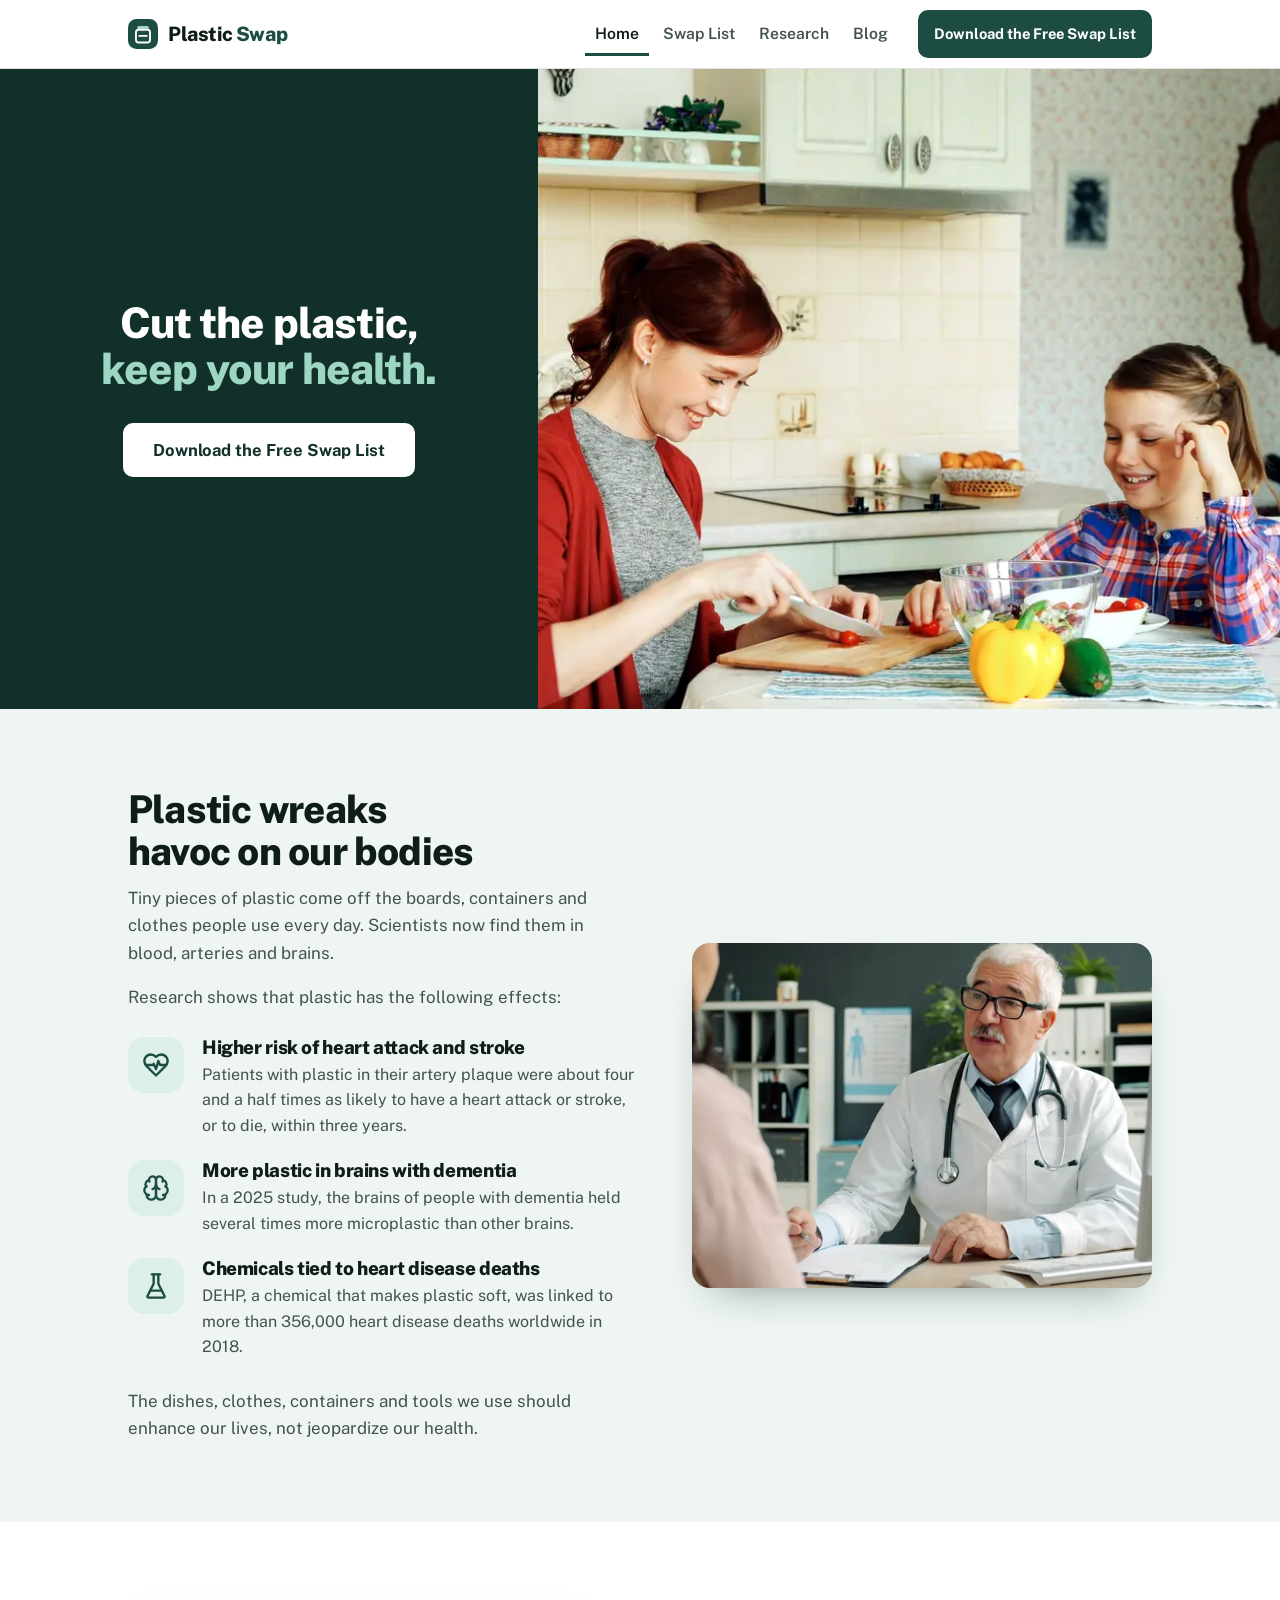
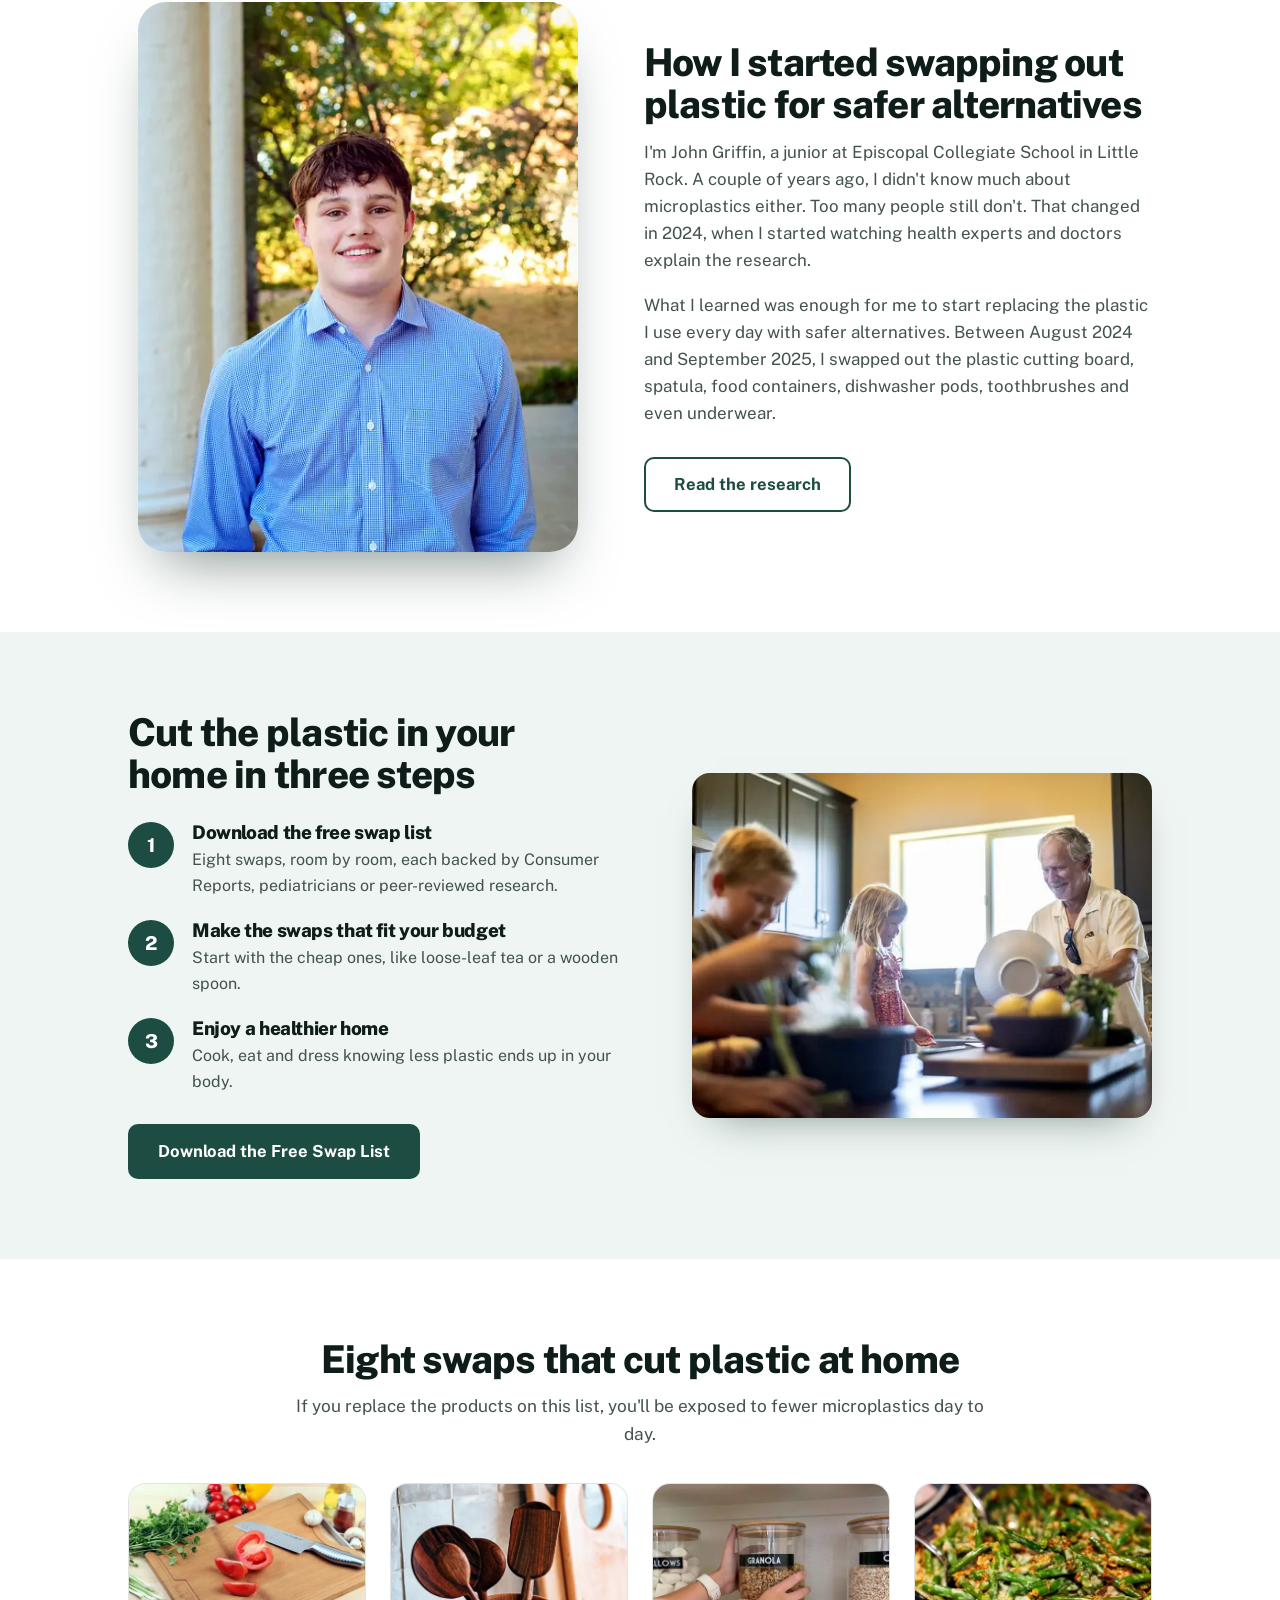
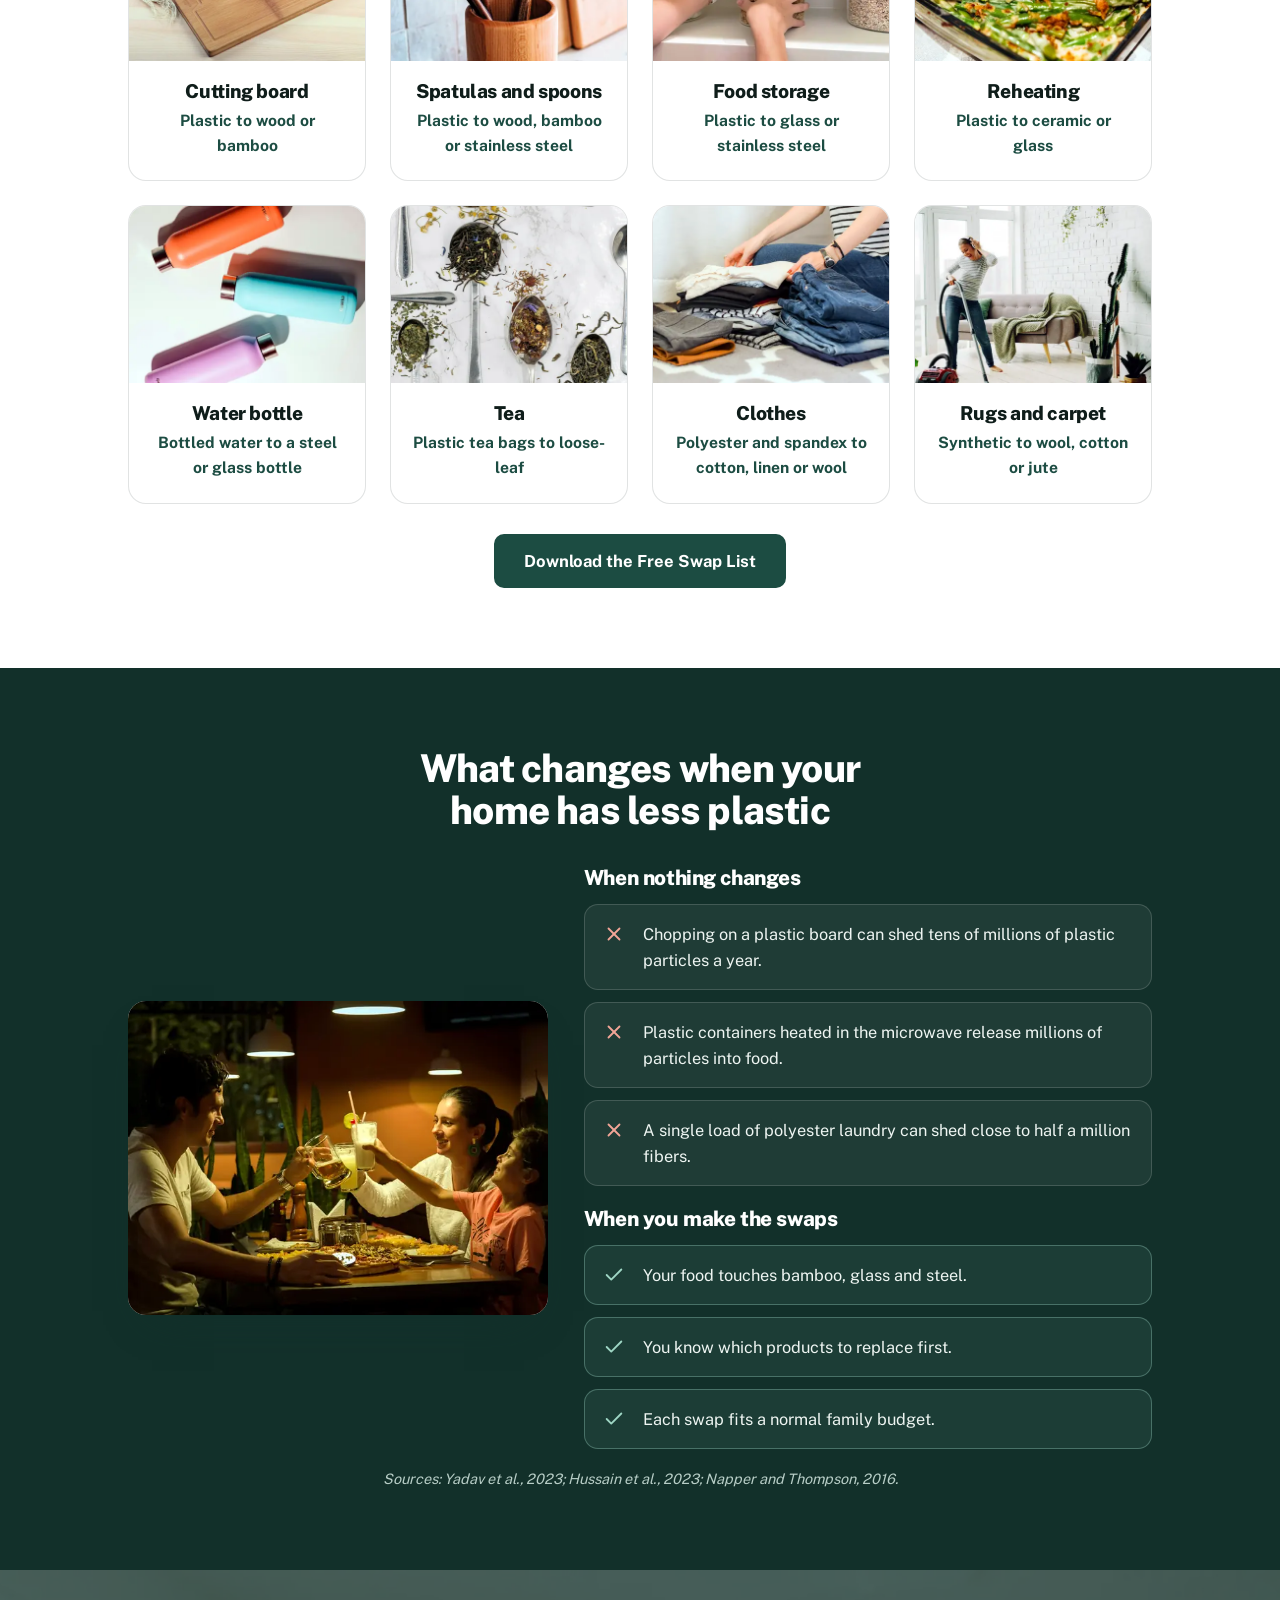
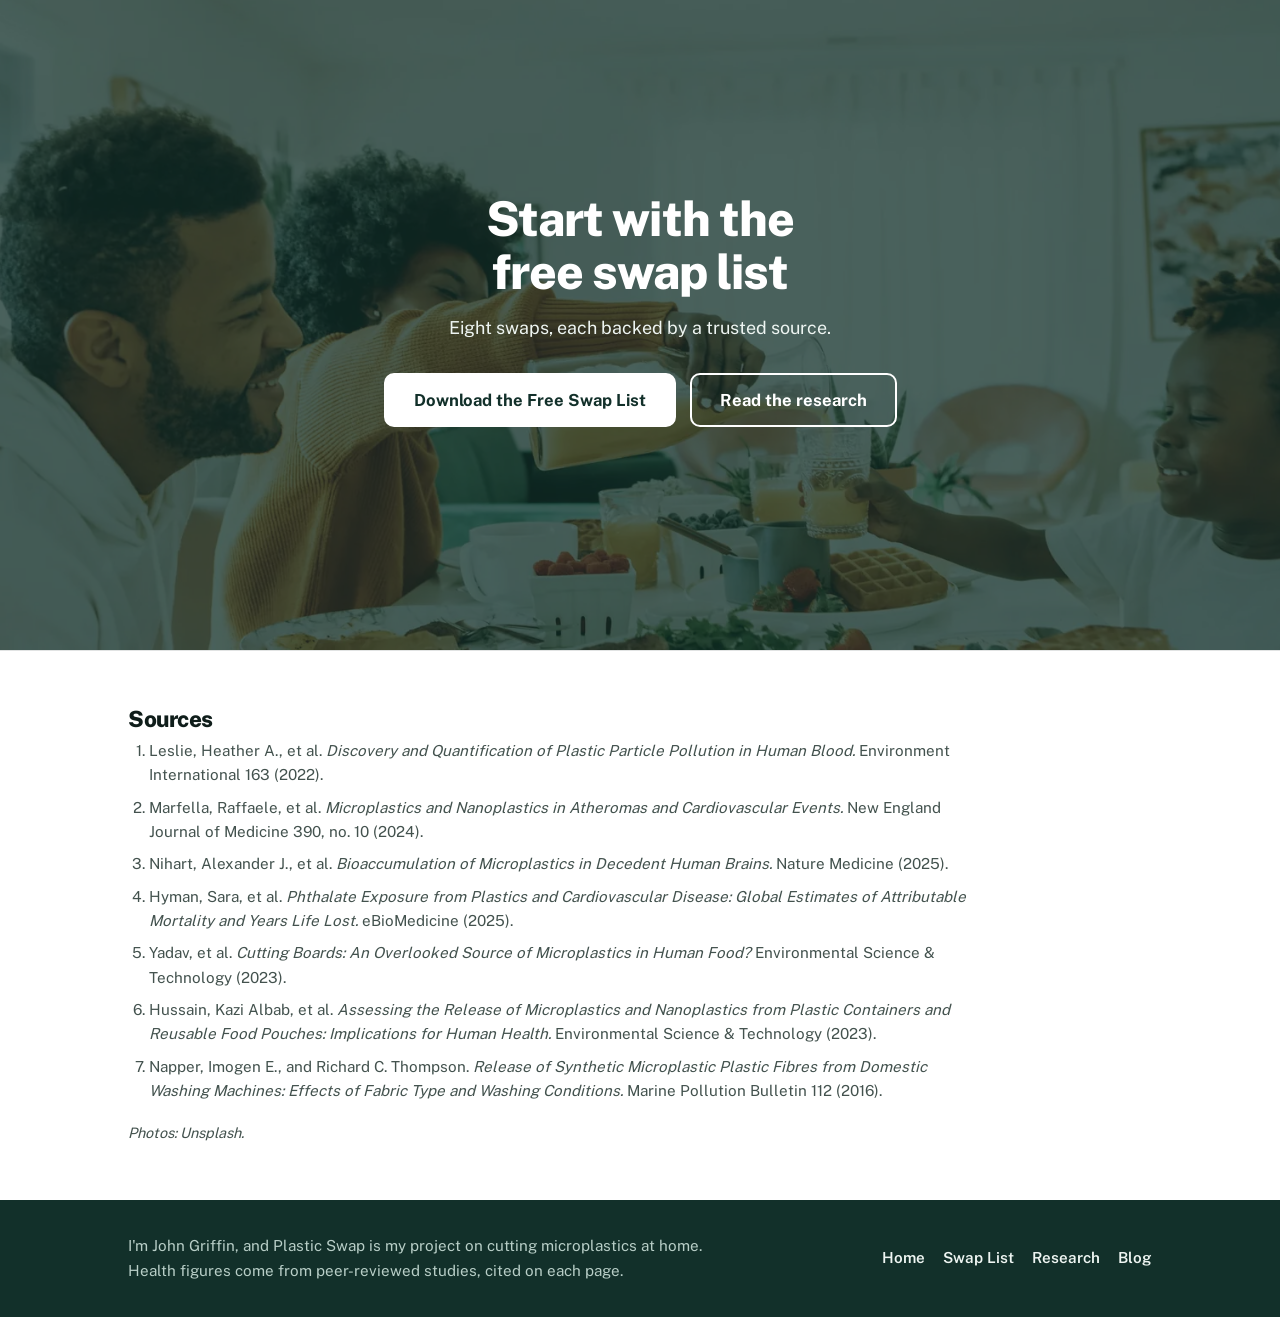
==== commit f42e09ff: "No Amazon links on site pages; one Download the Free Swap List button (PDF) in the header and under " ====
--- a/index.html
+++ b/index.html
@@ -23,7 +23,7 @@
 <link rel="preload" as="image" type="image/webp" href="images/banner-m-900.webp" imagesrcset="images/banner-m-600.webp 600w, images/banner-m-900.webp 900w" imagesizes="100vw" media="(max-width: 860px)" fetchpriority="high">
 <link rel="preload" as="image" type="image/webp" href="images/banner-1300.webp" imagesrcset="images/banner-900.webp 900w, images/banner-1300.webp 1300w, images/banner-1800.webp 1800w" imagesizes="58vw" media="(min-width: 861px)" fetchpriority="high">
 <link rel="preload" href="fonts/public-sans.woff2" as="font" type="font/woff2" crossorigin>
-<style>@font-face{font-family:'Public Sans';font-style:normal;font-weight:400 800;font-display:swap;src:url(fonts/public-sans.woff2) format('woff2')}:root{--bg:#FFFFFF;--bg-alt:#EEF5F2;--card:#FFFFFF;--ink:#0F1D1A;--ink-soft:#43524E;--primary:#1C4C42;--primary-dk:#12302A;--blue:#2A62A0;--mint:#9ED6C4;--mint-lt:#DCEFE8;--red:#B0392B;--on-dark:#EEF5F2;--on-dark-soft:#B8CEC7;--line:rgba(15,29,26,0.12);--radius:18px;--radius-lg:28px;--wrap:1080px;--flow-tight:0.32em;--flow-block:44px;--flow-section:80px}*{box-sizing:border-box}html{scroll-behavior:smooth;scroll-padding-top:84px}@media (prefers-reduced-motion:reduce){html{scroll-behavior:auto}*{animation-duration:0.001ms !important;transition-duration:0.001ms !important}}body{margin:0;background:var(--bg);color:var(--ink);font-family:'Public Sans',ui-sans-serif,system-ui,-apple-system,'Segoe UI',sans-serif;font-size:18px;line-height:1.6;-webkit-font-smoothing:antialiased}h1,h2,h3{font-weight:800;line-height:1.1;margin:0 0 var(--flow-tight);color:var(--ink);letter-spacing:-0.02em;text-wrap:balance}p{margin:0 0 1em}p:last-child{margin-bottom:0}a{color:inherit}img{max-width:100%;height:auto}.wrap{max-width:var(--wrap);margin:0 auto;padding:0 28px}.skip{position:absolute;left:-9999px;top:10px;background:var(--card);color:var(--ink);padding:12px 18px;border-radius:10px;z-index:100;text-decoration:none;font-weight:700;border:2px solid var(--primary)}.skip:focus{left:16px}a:focus-visible{outline:3px solid var(--blue);outline-offset:3px;border-radius:4px}nav.site{position:sticky;top:0;z-index:20;background:rgba(255,255,255,0.95);backdrop-filter:blur(8px);border-bottom:1px solid var(--line)}nav.site .wrap{display:flex;align-items:center;justify-content:space-between;gap:4px 20px;padding-top:10px;padding-bottom:10px;flex-wrap:wrap}.wordmark{display:inline-flex;align-items:center;gap:10px;font-weight:800;font-size:1.24rem;letter-spacing:-0.02em;color:var(--ink);text-decoration:none;white-space:nowrap;min-height:44px}.wordmark .mark{width:30px;height:30px;flex:none}.wordmark .last{color:var(--primary)}nav.site ul{list-style:none;display:flex;align-items:center;gap:4px;margin:0;padding:0;font-size:0.98rem;font-weight:600}nav.site ul a{text-decoration:none;color:var(--ink-soft);display:inline-flex;align-items:center;min-height:44px;padding:0 10px;white-space:nowrap;transition:color 0.15s ease}nav.site ul a:hover{color:var(--blue)}nav.site ul a[aria-current="page"]{color:var(--ink);box-shadow:inset 0 -3px 0 var(--primary)}.btn{display:inline-flex;align-items:center;justify-content:center;text-align:center;min-height:52px;padding:12px 28px;background:var(--primary);color:#FFFFFF;text-decoration:none;font-weight:700;font-size:1.04rem;border-radius:10px;border:2px solid var(--primary);transition:background 0.18s ease,color 0.18s ease,border-color 0.18s ease}.btn:hover{background:var(--blue);border-color:var(--blue)}.btn.light{background:#FFFFFF;border-color:#FFFFFF;color:var(--primary-dk)}.btn.light:hover{background:var(--mint);border-color:var(--mint)}.btn-row{display:flex;gap:14px;flex-wrap:wrap;align-items:center;justify-content:center;margin-top:30px}section{padding:var(--flow-section) 0}.band{background:var(--bg-alt)}.section-head{max-width:720px;margin-bottom:34px}.section-head.center{text-align:center;margin-left:auto;margin-right:auto}h2{font-size:clamp(1.75rem,3.2vw,2.4rem)}.section-head p{color:var(--ink-soft);font-size:1.08rem}.banner{position:relative;background:var(--primary-dk);color:var(--on-dark);overflow:hidden;min-height:min(680px,78vh);display:flex;align-items:center}.banner picture,.banner img{position:absolute;inset:0;width:100%;height:100%}.banner img{object-fit:cover;object-position:70% 40%}.banner::before{content:"";position:absolute;inset:0;z-index:1;background:linear-gradient(90deg,rgba(18,48,42,0.94) 0%,rgba(18,48,42,0.86) 30%,rgba(18,48,42,0.35) 52%,rgba(18,48,42,0) 66%)}.banner .wrap{position:relative;z-index:2;width:100%;padding-top:56px;padding-bottom:56px}.banner-text{max-width:600px;text-align:center}.banner h1{color:#FFFFFF;font-size:clamp(2.4rem,4.6vw,3.8rem)}.banner h1 span{display:block;color:var(--mint)}.portrait{margin:0;aspect-ratio:4/5;border-radius:var(--radius-lg);overflow:hidden;width:100%;max-width:440px;justify-self:center;box-shadow:0 30px 60px -24px rgba(18,48,42,0.55)}.portrait img{display:block;width:100%;height:100%;object-fit:cover}@media (prefers-reduced-motion:no-preference){.banner-text{animation:rise 0.7s cubic-bezier(.2,.7,.2,1) 0.1s both}}@keyframes rise{from{opacity:0;transform:translateY(18px)}to{opacity:1;transform:none}}@media (max-width:860px){.banner{display:block;min-height:0}.banner picture,.banner img{position:static;display:block;height:auto;aspect-ratio:4/3}.banner::before{display:none}.banner .wrap{padding-top:30px;padding-bottom:44px}.banner-text{max-width:none}}.page-hero{padding:60px 0 64px}.page-hero h1{font-size:clamp(2.1rem,4.4vw,3.1rem)}.page-hero .lede{font-size:1.14rem;color:var(--ink-soft);margin-top:8px;max-width:34em}.page-hero .btn-row{justify-content:flex-start}.split{display:grid;grid-template-columns:1.05fr 0.95fr;gap:56px;align-items:center}.split.flip{grid-template-columns:0.95fr 1.05fr}.split p{color:var(--ink-soft);font-size:1.06rem}.photo{margin:0;border-radius:var(--radius);overflow:hidden;aspect-ratio:4/3;background:var(--bg-alt);box-shadow:0 20px 40px -24px rgba(18,48,42,0.55)}.photo img{display:block;width:100%;height:100%;object-fit:cover}.cards{display:grid;grid-template-columns:repeat(3,1fr);gap:22px}.card{background:var(--card);border:1px solid var(--line);border-radius:var(--radius);padding:30px 26px 28px;text-align:center}.card h3{font-size:1.24rem}.card p{font-size:1rem;color:var(--ink-soft)}.icon{width:64px;height:64px;border-radius:18px;background:var(--mint-lt);color:var(--primary);display:flex;align-items:center;justify-content:center;margin:0 auto 18px}.icon svg{width:32px;height:32px}a.card{text-decoration:none;color:inherit;transition:border-color 0.15s ease}a.card:hover{border-color:var(--blue)}a.card:hover h3{color:var(--blue)}.card .to{font-size:0.95rem;font-weight:700;color:var(--primary);margin:0}.punch{font-weight:700;font-size:clamp(1.2rem,2.2vw,1.45rem);line-height:1.35;text-align:center;color:var(--primary);max-width:720px;margin:var(--flow-block) auto 0}.steps{list-style:none;margin:0;padding:0;display:grid;grid-template-columns:repeat(3,1fr);gap:22px;counter-reset:step}.steps li{background:var(--card);border:1px solid var(--line);border-radius:var(--radius);padding:28px 26px;counter-increment:step;text-align:center}.steps li:before{content:counter(step);display:flex;align-items:center;justify-content:center;width:46px;height:46px;border-radius:50%;background:var(--primary);color:#FFFFFF;font-weight:800;font-size:1.3rem;margin:0 auto 18px}.steps h3{font-size:1.24rem}.steps p{font-size:1rem;color:var(--ink-soft)}.after{background:var(--primary-dk);color:var(--on-dark)}.after h2,.after h3{color:#FFFFFF}.stakes{display:grid;grid-template-columns:1fr 1fr;gap:26px}.stake h3{font-size:1.3rem;margin-bottom:14px;text-align:center}.outcomes{list-style:none;margin:0;padding:0;display:grid;gap:12px}.outcomes li{display:grid;grid-template-columns:26px 1fr;gap:14px;align-items:start;background:rgba(255,255,255,0.06);border:1px solid rgba(238,245,242,0.16);border-radius:14px;padding:16px 18px;color:var(--on-dark);font-size:1.02rem}.outcomes svg{width:22px;height:22px;margin-top:2px;color:#F2A597}.stake.good .outcomes svg{color:var(--mint)}.stake.good .outcomes li{background:rgba(158,214,196,0.08);border-color:rgba(158,214,196,0.34)}.after .cite-line{color:var(--on-dark-soft);text-align:center}.closing{text-align:center}.closing .wrap{max-width:680px}.closing p{color:var(--ink-soft);font-size:1.08rem}.card .num{font-weight:800;font-size:clamp(2.3rem,4vw,2.9rem);line-height:1;letter-spacing:-0.03em;color:var(--primary);margin:0 0 10px}.card .of{font-size:0.9rem;font-weight:700;color:var(--ink-soft);margin:12px 0 0;border-top:1px solid var(--line);padding-top:12px}.card .more{margin-top:12px;font-weight:700;font-size:0.96rem}.card .more a{color:var(--blue);text-decoration-thickness:2px;text-underline-offset:3px}.cards.four{grid-template-columns:repeat(2,1fr);max-width:860px;margin:0 auto}.btn.ghost{background:transparent;color:var(--primary)}.btn.ghost:hover{background:var(--primary);color:#FFFFFF;border-color:var(--primary)}.cite-line.center{text-align:center}.hero-photo{margin:0;border-radius:var(--radius-lg);overflow:hidden;aspect-ratio:3/2;background:var(--bg-alt);box-shadow:0 24px 48px -26px rgba(18,48,42,0.6)}.hero-photo img{display:block;width:100%;height:100%;object-fit:cover}.prose{max-width:760px;margin:0 auto}.prose p{color:var(--ink-soft);font-size:1.06rem}.chart{background:var(--card);border:1px solid var(--line);border-radius:var(--radius);padding:28px 30px;margin:0}.chart h3{font-size:1.22rem}.chart .sub{color:var(--ink-soft);font-size:0.98rem;margin-bottom:20px}.bars{display:grid;gap:14px}.barline{display:grid;grid-template-columns:130px 1fr;gap:12px;align-items:center;font-size:0.94rem;font-weight:600;color:var(--ink-soft)}.track{height:40px;background:var(--bg-alt);border-radius:6px}.bar{display:flex;align-items:center;justify-content:flex-end;height:100%;padding-right:10px;border-radius:6px;color:#FFFFFF;font-weight:800;min-width:60px}.bar.hi{background:var(--red)}.bar.lo{background:var(--primary)}.lead{font-size:1.12rem;color:var(--ink-soft)}.points,.statlist,.steps-list{list-style:none;margin:26px 0 0;padding:0;display:grid;gap:22px}.points li{display:grid;grid-template-columns:56px 1fr;gap:18px;align-items:start}.points .icon{width:56px;height:56px;border-radius:16px;margin:0}.points .icon svg{width:28px;height:28px}.points h3,.statlist h3,.steps-list h3{font-size:1.18rem;margin-bottom:4px}.points p,.statlist p,.steps-list p{font-size:1rem;color:var(--ink-soft);margin:0}.statlist li{display:grid;grid-template-columns:120px 1fr;gap:18px;align-items:start;padding-bottom:20px;border-bottom:1px solid var(--line)}.statlist li:last-child{border-bottom:0;padding-bottom:0}.statlist .n{font-weight:800;font-size:2rem;line-height:1.05;letter-spacing:-0.03em;color:var(--primary);margin:0}.steps-list{counter-reset:step}.steps-list li{display:grid;grid-template-columns:46px 1fr;gap:18px;align-items:start;counter-increment:step}.steps-list li:before{content:counter(step);display:flex;align-items:center;justify-content:center;width:46px;height:46px;border-radius:50%;background:var(--primary);color:#FFFFFF;font-weight:800;font-size:1.2rem}.split .btn-row{justify-content:flex-start}.pcards{display:grid;grid-template-columns:repeat(3,1fr);gap:24px}.pcards.four{grid-template-columns:repeat(4,1fr)}.pcard{background:var(--card);border:1px solid var(--line);border-radius:var(--radius);overflow:hidden;text-decoration:none;color:inherit;display:flex;flex-direction:column}a.pcard{transition:border-color 0.15s ease,transform 0.2s ease}a.pcard:hover{border-color:var(--blue);transform:translateY(-3px)}a.pcard:hover h3{color:var(--blue)}.card-photo{margin:0;aspect-ratio:4/3;overflow:hidden;background:var(--bg-alt)}.card-photo img{display:block;width:100%;height:100%;object-fit:cover}.pcard-body{padding:20px 20px 22px;text-align:center}.pcard-body h3{font-size:1.2rem}.pcard-body p{font-size:0.98rem;color:var(--ink-soft)}.pcard-body .to{font-weight:700;color:var(--primary);margin:0}.pcard .num{font-weight:800;font-size:1.9rem;line-height:1;letter-spacing:-0.03em;color:var(--primary);margin:0 0 8px}.pcard .more{margin-top:10px;font-weight:700}.pcard .more a{color:var(--blue);text-underline-offset:3px}.stakes-split{display:grid;grid-template-columns:0.85fr 1.15fr;gap:36px;align-items:center}.stakes-split .stakes{grid-template-columns:1fr;gap:22px}.stakes-split .stake h3{text-align:left}.btn.ghost-light{background:transparent;color:#FFFFFF;border-color:#FFFFFF}.btn.ghost-light:hover{background:#FFFFFF;color:var(--primary-dk)}.closing-banner h2{color:#FFFFFF;font-size:clamp(2rem,3.8vw,3rem)}.closing-banner p{color:var(--on-dark);font-size:1.12rem}@media (max-width:1000px){.pcards.four{grid-template-columns:repeat(2,1fr)}}@media (max-width:860px){.pcards{grid-template-columns:repeat(2,1fr);gap:14px}.stakes-split{grid-template-columns:1fr}.statlist li{grid-template-columns:1fr;gap:6px}}@media (max-width:620px){.pcards,.pcards.four{grid-template-columns:1fr}}.room{scroll-margin-top:90px}.room + .room{border-top:1px solid var(--line)}.swaps{display:grid;grid-template-columns:repeat(auto-fit,minmax(260px,320px));justify-content:center;gap:22px}.swap{background:var(--card);border:1px solid var(--line);border-radius:var(--radius);overflow:hidden;scroll-margin-top:90px}.swap-body{padding:0 24px 24px}.swap .icon{margin-top:-32px;position:relative;box-shadow:0 0 0 5px var(--card)}.swap h3{font-size:1.3rem;text-align:center}.swap .to{text-align:center;font-weight:700;color:var(--primary);margin-bottom:14px}.swap-body>p{color:var(--ink-soft);font-size:1rem}.facts-list{list-style:none;margin:16px 0 0;padding:14px 0 0;border-top:1px solid var(--line);display:grid;gap:8px;font-size:0.96rem}.facts-list li{display:grid;grid-template-columns:20px 1fr;gap:10px;align-items:start;color:var(--ink-soft)}.facts-list svg{width:18px;height:18px;margin-top:3px;color:var(--primary)}.facts-list b{display:block;color:var(--ink);font-weight:700}.band .swap{background:#FFFFFF}.cite-line{font-size:0.9rem;color:var(--ink-soft);font-style:italic;margin-top:18px}.refs{padding:56px 0;border-top:1px solid var(--line)}.refs h2{font-size:1.4rem}.refs ol{max-width:860px;margin:0;padding-left:1.3rem;display:grid;gap:8px;font-size:0.95rem;color:var(--ink-soft)}footer{background:var(--primary-dk);color:var(--on-dark-soft);padding:34px 0;font-size:0.95rem}footer .wrap{display:flex;justify-content:space-between;align-items:center;flex-wrap:wrap;gap:10px 24px}footer p{margin:0;max-width:40em}footer ul{list-style:none;display:flex;flex-wrap:wrap;gap:0 18px;margin:0;padding:0;font-weight:600}footer ul a{display:inline-flex;align-items:center;min-height:44px;color:var(--on-dark);text-decoration:none}footer ul a:hover{color:var(--mint)}@media (max-width:860px){.split,.split.flip{grid-template-columns:1fr;gap:30px}.split>.portrait,.split>.photo{order:-1}.page-hero .portrait{max-width:340px}.cards,.cards.four,.steps,.stakes{grid-template-columns:1fr}.page-hero .hero-photo{order:-1;aspect-ratio:16/10}.cards.preview{grid-template-columns:1fr 1fr;gap:12px}.cards.preview .card{padding:20px 12px}.cards.preview .icon{width:52px;height:52px;margin-bottom:10px}.cards.preview h3{font-size:1.06rem}.cards.preview .to{font-size:0.86rem}}@media (max-width:620px){:root{--flow-section:56px;--flow-block:34px}body{font-size:17px}.wrap{padding:0 20px}.page-hero{padding:28px 0 44px}.btn-row .btn{width:100%}.barline{grid-template-columns:1fr;gap:4px}.chart{padding:22px 18px}.swaps{grid-template-columns:1fr}.wordmark{font-size:1.14rem}}.room-tag{display:none}@media print{@page{size:letter;margin:0.45in 0.55in}body{font-size:10.5pt}nav.site,footer,.skip,.page-hero .portrait,.page-hero .hero-photo,.card-photo,.btn-row,.closing,.room .section-head{display:none !important}main{display:grid;grid-template-columns:1fr 1fr;gap:10pt}.page-hero{grid-column:1 / -1;padding:0 0 2pt}.page-hero .wrap,.page-hero .split{display:block;padding:0}.page-hero h1{font-size:20pt}.page-hero .lede{font-size:10.5pt;margin:4pt 0 0;max-width:none}.room,.room .wrap,.swaps{display:contents}.swap-body{padding:0}.swap .icon{margin-top:0;box-shadow:none}.swap{padding:9pt 13pt 9pt;break-inside:avoid;border-color:#BFCFCA;border-radius:12px}.room-tag{display:block;text-align:center;font-size:8pt;font-weight:700;letter-spacing:0.02em;color:var(--ink-soft);margin:0 0 2pt}.swap .icon{width:30px;height:30px;border-radius:9px;margin-bottom:4pt}.swap .icon svg{width:19px;height:19px}.swap h3{font-size:12.5pt;margin-bottom:1pt}.swap .to{font-size:9.5pt;margin-bottom:5pt}.swap-body>p{font-size:9.2pt;line-height:1.4}.facts-list{font-size:8.8pt;line-height:1.35;margin-top:6pt;padding-top:6pt;gap:2pt}.facts-list li{grid-template-columns:12px 1fr;gap:6pt}.facts-list svg{width:11px;height:11px;margin-top:2px}.facts-list b{display:inline;margin-right:4pt}.refs{display:none !important}}.closing-banner::before{background:rgba(18,48,42,0.76)}.closing-banner .banner-text{margin:0 auto}@media (max-width:860px){.closing-banner .wrap{padding-top:30px}}.swap .source{display:grid;grid-template-columns:18px 1fr;gap:10px;align-items:start;margin:16px 0 0;padding-top:14px;border-top:1px solid var(--line);font-size:0.92rem;color:var(--ink-soft)}.swap .source svg{width:16px;height:16px;margin-top:3px;color:var(--primary)}.swap .more{margin:10px 0 0;font-weight:700;font-size:0.95rem}.swap .more a{color:var(--blue);text-underline-offset:3px}.byline{font-weight:700;color:var(--primary);margin-bottom:8px}.post{padding-top:24px}.prose h2{margin-top:var(--flow-block)}.prose h3{font-size:1.2rem;margin-top:28px;scroll-margin-top:90px}.table-wrap{overflow-x:auto;margin:28px 0 0;border:1px solid var(--line);border-radius:var(--radius)}.price-table{width:100%;border-collapse:collapse;font-size:0.96rem;min-width:560px}.price-table th,.price-table td{text-align:left;padding:12px 16px;border-bottom:1px solid var(--line);vertical-align:top}.price-table thead th{background:var(--bg-alt);font-weight:700;color:var(--ink)}.price-table tbody tr:last-child th,.price-table tbody tr:last-child td{border-bottom:0}.price-table tbody th a{color:var(--primary);text-underline-offset:3px}.price-table td{color:var(--ink-soft)}@media (max-width:620px){.pcards.preview{grid-template-columns:1fr 1fr;gap:12px}.pcards.preview .pcard-body{padding:12px 10px 14px}.pcards.preview h3{font-size:1rem}.pcards.preview .to{font-size:0.86rem}}@media print{.swap .more{display:none}.swap .source{font-size:8.5pt;margin-top:6pt;padding-top:6pt;grid-template-columns:11px 1fr;gap:6pt}.swap .source svg{width:11px;height:11px;margin-top:1px}}@media print{@page{margin:0.4in 0.5in}main{gap:8pt}.page-hero h1{font-size:18pt}.page-hero .lede{font-size:9.5pt}.swap{padding:7pt 11pt 7pt}.room-tag{font-size:7pt;margin:0 0 1pt}.swap .icon{width:24px;height:24px;border-radius:7px;margin-bottom:2pt}.swap .icon svg{width:15px;height:15px}.swap h3{font-size:11.5pt}.swap .to{font-size:9pt;margin-bottom:3pt}.swap-body>p{font-size:8.8pt;line-height:1.35}.swap .source{font-size:8pt;margin-top:4pt;padding-top:4pt}}@media (min-width:861px){.hero-split{display:grid;grid-template-columns:0.42fr 0.58fr;align-items:stretch;min-height:min(640px,76vh)}.hero-split::before{display:none}.hero-split picture{position:relative;grid-column:2;grid-row:1;inset:auto}.hero-split picture img{position:absolute;inset:0;width:100%;height:100%;object-fit:cover;object-position:78% 40%}.hero-split .wrap{grid-column:1;grid-row:1;display:flex;align-items:center;justify-content:center;padding:56px 28px;max-width:none;margin:0}.hero-split .banner-text{max-width:540px}.hero-split h1{font-size:clamp(2rem,3.3vw,3.1rem)}}.points + p{margin-top:28px}.buy{display:flex;flex-direction:column;align-items:stretch;gap:10px;margin-top:14px;padding:14px;background:var(--bg-alt);border-radius:12px}.buy .btn{width:100%}@media screen{.swap{display:flex;flex-direction:column}.swap-body{flex:1;display:flex;flex-direction:column}.swap-body>.source{margin-top:auto}.swap-body>p:nth-last-of-type(2){margin-bottom:16px}}.buy + .buy{margin-top:8px}.buy p{display:grid;grid-template-columns:18px 1fr;gap:8px;align-items:start;margin:0;font-weight:700;font-size:0.95rem;color:var(--ink)}.buy p svg{width:18px;height:18px;margin-top:2px;color:var(--primary)}.btn.small{padding:10px 14px;min-height:44px;font-size:0.92rem}.band .buy{background:var(--bg-alt)}.band .swap .buy{background:#EEF5F2}@media screen{.solo .section-head{text-align:left;margin-bottom:20px}.solo .swaps{display:block}.solo .swap .card-photo{display:none}.solo .swap-body{padding-top:24px}.solo .swap .icon{margin:0 0 14px;box-shadow:none}.solo .swap h3,.solo .swap .to{text-align:left}.solo .split{align-items:center}}@media print{.solo .split,.solo .split>div{display:contents}.solo .photo{display:none !important}.buy{display:none}}.pcards.two{grid-template-columns:repeat(2,1fr);max-width:760px;margin:0 auto}@media (max-width:620px){.pcards.two{grid-template-columns:1fr}}.post-head{padding:56px 0 0}.post-head h1{font-size:clamp(2rem,4.2vw,2.9rem)}.post-head .lede{font-size:1.14rem;color:var(--ink-soft);margin-top:12px}.post-photo{margin:32px 0 0;border-radius:var(--radius);overflow:hidden;aspect-ratio:3/2;background:var(--bg-alt)}.post-photo img{width:100%;height:100%;object-fit:cover;display:block}.post-head + .post{padding-top:36px}.post-head + .post .prose>:first-child{margin-top:0}.pcards.two .pcard-body{text-align:left;display:flex;flex-direction:column;flex:1}.pcards.two .pcard-body p{margin:6px 0 0}.pcards.two .read{margin-top:auto;padding-top:12px;font-weight:700;color:var(--blue)}.prose .buy{flex-direction:row;align-items:center;justify-content:space-between;gap:16px;margin:16px 0 0;padding:16px 18px}.prose .buy + .buy{margin-top:10px}.prose .buy .btn{width:auto;flex:none}.prose .buy p{font-size:1rem}@media (max-width:620px){.post-head{padding-top:28px}.post-photo{margin-top:24px}.prose .buy{flex-direction:column;align-items:stretch}.prose .buy .btn{width:100%}}.buy small{display:block;font-weight:400;color:var(--ink-soft);font-size:0.92rem;margin-top:2px}</style>
+<style>@font-face{font-family:'Public Sans';font-style:normal;font-weight:400 800;font-display:swap;src:url(fonts/public-sans.woff2) format('woff2')}:root{--bg:#FFFFFF;--bg-alt:#EEF5F2;--card:#FFFFFF;--ink:#0F1D1A;--ink-soft:#43524E;--primary:#1C4C42;--primary-dk:#12302A;--blue:#2A62A0;--mint:#9ED6C4;--mint-lt:#DCEFE8;--red:#B0392B;--on-dark:#EEF5F2;--on-dark-soft:#B8CEC7;--line:rgba(15,29,26,0.12);--radius:18px;--radius-lg:28px;--wrap:1080px;--flow-tight:0.32em;--flow-block:44px;--flow-section:80px}*{box-sizing:border-box}html{scroll-behavior:smooth;scroll-padding-top:84px}@media (prefers-reduced-motion:reduce){html{scroll-behavior:auto}*{animation-duration:0.001ms !important;transition-duration:0.001ms !important}}body{margin:0;background:var(--bg);color:var(--ink);font-family:'Public Sans',ui-sans-serif,system-ui,-apple-system,'Segoe UI',sans-serif;font-size:18px;line-height:1.6;-webkit-font-smoothing:antialiased}h1,h2,h3{font-weight:800;line-height:1.1;margin:0 0 var(--flow-tight);color:var(--ink);letter-spacing:-0.02em;text-wrap:balance}p{margin:0 0 1em}p:last-child{margin-bottom:0}a{color:inherit}img{max-width:100%;height:auto}.wrap{max-width:var(--wrap);margin:0 auto;padding:0 28px}.skip{position:absolute;left:-9999px;top:10px;background:var(--card);color:var(--ink);padding:12px 18px;border-radius:10px;z-index:100;text-decoration:none;font-weight:700;border:2px solid var(--primary)}.skip:focus{left:16px}a:focus-visible{outline:3px solid var(--blue);outline-offset:3px;border-radius:4px}nav.site{position:sticky;top:0;z-index:20;background:rgba(255,255,255,0.95);backdrop-filter:blur(8px);border-bottom:1px solid var(--line)}nav.site .wrap{display:flex;align-items:center;justify-content:space-between;gap:4px 20px;padding-top:10px;padding-bottom:10px;flex-wrap:wrap}.wordmark{display:inline-flex;align-items:center;gap:10px;font-weight:800;font-size:1.24rem;letter-spacing:-0.02em;color:var(--ink);text-decoration:none;white-space:nowrap;min-height:44px}.wordmark .mark{width:30px;height:30px;flex:none}.wordmark .last{color:var(--primary)}nav.site ul{list-style:none;display:flex;align-items:center;gap:4px;margin:0;padding:0;font-size:0.98rem;font-weight:600}nav.site ul a{text-decoration:none;color:var(--ink-soft);display:inline-flex;align-items:center;min-height:44px;padding:0 10px;white-space:nowrap;transition:color 0.15s ease}nav.site ul a:hover{color:var(--blue)}nav.site ul{margin-left:auto}.nav-cta{flex:none}.room-cta{margin-top:32px}.room.solo .room-cta{margin-top:36px}@media (max-width:860px){nav.site ul{order:3;margin-left:0}}@media (max-width:620px){nav.site .nav-cta{display:none}}nav.site ul a[aria-current="page"]{color:var(--ink);box-shadow:inset 0 -3px 0 var(--primary)}.btn{display:inline-flex;align-items:center;justify-content:center;text-align:center;min-height:52px;padding:12px 28px;background:var(--primary);color:#FFFFFF;text-decoration:none;font-weight:700;font-size:1.04rem;border-radius:10px;border:2px solid var(--primary);transition:background 0.18s ease,color 0.18s ease,border-color 0.18s ease}.btn:hover{background:var(--blue);border-color:var(--blue)}.btn.light{background:#FFFFFF;border-color:#FFFFFF;color:var(--primary-dk)}.btn.light:hover{background:var(--mint);border-color:var(--mint)}.btn-row{display:flex;gap:14px;flex-wrap:wrap;align-items:center;justify-content:center;margin-top:30px}section{padding:var(--flow-section) 0}.band{background:var(--bg-alt)}.section-head{max-width:720px;margin-bottom:34px}.section-head.center{text-align:center;margin-left:auto;margin-right:auto}h2{font-size:clamp(1.75rem,3.2vw,2.4rem)}.section-head p{color:var(--ink-soft);font-size:1.08rem}.banner{position:relative;background:var(--primary-dk);color:var(--on-dark);overflow:hidden;min-height:min(680px,78vh);display:flex;align-items:center}.banner picture,.banner img{position:absolute;inset:0;width:100%;height:100%}.banner img{object-fit:cover;object-position:70% 40%}.banner::before{content:"";position:absolute;inset:0;z-index:1;background:linear-gradient(90deg,rgba(18,48,42,0.94) 0%,rgba(18,48,42,0.86) 30%,rgba(18,48,42,0.35) 52%,rgba(18,48,42,0) 66%)}.banner .wrap{position:relative;z-index:2;width:100%;padding-top:56px;padding-bottom:56px}.banner-text{max-width:600px;text-align:center}.banner h1{color:#FFFFFF;font-size:clamp(2.4rem,4.6vw,3.8rem)}.banner h1 span{display:block;color:var(--mint)}.portrait{margin:0;aspect-ratio:4/5;border-radius:var(--radius-lg);overflow:hidden;width:100%;max-width:440px;justify-self:center;box-shadow:0 30px 60px -24px rgba(18,48,42,0.55)}.portrait img{display:block;width:100%;height:100%;object-fit:cover}@media (prefers-reduced-motion:no-preference){.banner-text{animation:rise 0.7s cubic-bezier(.2,.7,.2,1) 0.1s both}}@keyframes rise{from{opacity:0;transform:translateY(18px)}to{opacity:1;transform:none}}@media (max-width:860px){.banner{display:block;min-height:0}.banner picture,.banner img{position:static;display:block;height:auto;aspect-ratio:4/3}.banner::before{display:none}.banner .wrap{padding-top:30px;padding-bottom:44px}.banner-text{max-width:none}}.page-hero{padding:60px 0 64px}.page-hero h1{font-size:clamp(2.1rem,4.4vw,3.1rem)}.page-hero .lede{font-size:1.14rem;color:var(--ink-soft);margin-top:8px;max-width:34em}.page-hero .btn-row{justify-content:flex-start}.split{display:grid;grid-template-columns:1.05fr 0.95fr;gap:56px;align-items:center}.split.flip{grid-template-columns:0.95fr 1.05fr}.split p{color:var(--ink-soft);font-size:1.06rem}.photo{margin:0;border-radius:var(--radius);overflow:hidden;aspect-ratio:4/3;background:var(--bg-alt);box-shadow:0 20px 40px -24px rgba(18,48,42,0.55)}.photo img{display:block;width:100%;height:100%;object-fit:cover}.cards{display:grid;grid-template-columns:repeat(3,1fr);gap:22px}.card{background:var(--card);border:1px solid var(--line);border-radius:var(--radius);padding:30px 26px 28px;text-align:center}.card h3{font-size:1.24rem}.card p{font-size:1rem;color:var(--ink-soft)}.icon{width:64px;height:64px;border-radius:18px;background:var(--mint-lt);color:var(--primary);display:flex;align-items:center;justify-content:center;margin:0 auto 18px}.icon svg{width:32px;height:32px}a.card{text-decoration:none;color:inherit;transition:border-color 0.15s ease}a.card:hover{border-color:var(--blue)}a.card:hover h3{color:var(--blue)}.card .to{font-size:0.95rem;font-weight:700;color:var(--primary);margin:0}.punch{font-weight:700;font-size:clamp(1.2rem,2.2vw,1.45rem);line-height:1.35;text-align:center;color:var(--primary);max-width:720px;margin:var(--flow-block) auto 0}.steps{list-style:none;margin:0;padding:0;display:grid;grid-template-columns:repeat(3,1fr);gap:22px;counter-reset:step}.steps li{background:var(--card);border:1px solid var(--line);border-radius:var(--radius);padding:28px 26px;counter-increment:step;text-align:center}.steps li:before{content:counter(step);display:flex;align-items:center;justify-content:center;width:46px;height:46px;border-radius:50%;background:var(--primary);color:#FFFFFF;font-weight:800;font-size:1.3rem;margin:0 auto 18px}.steps h3{font-size:1.24rem}.steps p{font-size:1rem;color:var(--ink-soft)}.after{background:var(--primary-dk);color:var(--on-dark)}.after h2,.after h3{color:#FFFFFF}.stakes{display:grid;grid-template-columns:1fr 1fr;gap:26px}.stake h3{font-size:1.3rem;margin-bottom:14px;text-align:center}.outcomes{list-style:none;margin:0;padding:0;display:grid;gap:12px}.outcomes li{display:grid;grid-template-columns:26px 1fr;gap:14px;align-items:start;background:rgba(255,255,255,0.06);border:1px solid rgba(238,245,242,0.16);border-radius:14px;padding:16px 18px;color:var(--on-dark);font-size:1.02rem}.outcomes svg{width:22px;height:22px;margin-top:2px;color:#F2A597}.stake.good .outcomes svg{color:var(--mint)}.stake.good .outcomes li{background:rgba(158,214,196,0.08);border-color:rgba(158,214,196,0.34)}.after .cite-line{color:var(--on-dark-soft);text-align:center}.closing{text-align:center}.closing .wrap{max-width:680px}.closing p{color:var(--ink-soft);font-size:1.08rem}.card .num{font-weight:800;font-size:clamp(2.3rem,4vw,2.9rem);line-height:1;letter-spacing:-0.03em;color:var(--primary);margin:0 0 10px}.card .of{font-size:0.9rem;font-weight:700;color:var(--ink-soft);margin:12px 0 0;border-top:1px solid var(--line);padding-top:12px}.card .more{margin-top:12px;font-weight:700;font-size:0.96rem}.card .more a{color:var(--blue);text-decoration-thickness:2px;text-underline-offset:3px}.cards.four{grid-template-columns:repeat(2,1fr);max-width:860px;margin:0 auto}.btn.ghost{background:transparent;color:var(--primary)}.btn.ghost:hover{background:var(--primary);color:#FFFFFF;border-color:var(--primary)}.cite-line.center{text-align:center}.hero-photo{margin:0;border-radius:var(--radius-lg);overflow:hidden;aspect-ratio:3/2;background:var(--bg-alt);box-shadow:0 24px 48px -26px rgba(18,48,42,0.6)}.hero-photo img{display:block;width:100%;height:100%;object-fit:cover}.prose{max-width:760px;margin:0 auto}.prose p{color:var(--ink-soft);font-size:1.06rem}.chart{background:var(--card);border:1px solid var(--line);border-radius:var(--radius);padding:28px 30px;margin:0}.chart h3{font-size:1.22rem}.chart .sub{color:var(--ink-soft);font-size:0.98rem;margin-bottom:20px}.bars{display:grid;gap:14px}.barline{display:grid;grid-template-columns:130px 1fr;gap:12px;align-items:center;font-size:0.94rem;font-weight:600;color:var(--ink-soft)}.track{height:40px;background:var(--bg-alt);border-radius:6px}.bar{display:flex;align-items:center;justify-content:flex-end;height:100%;padding-right:10px;border-radius:6px;color:#FFFFFF;font-weight:800;min-width:60px}.bar.hi{background:var(--red)}.bar.lo{background:var(--primary)}.lead{font-size:1.12rem;color:var(--ink-soft)}.points,.statlist,.steps-list{list-style:none;margin:26px 0 0;padding:0;display:grid;gap:22px}.points li{display:grid;grid-template-columns:56px 1fr;gap:18px;align-items:start}.points .icon{width:56px;height:56px;border-radius:16px;margin:0}.points .icon svg{width:28px;height:28px}.points h3,.statlist h3,.steps-list h3{font-size:1.18rem;margin-bottom:4px}.points p,.statlist p,.steps-list p{font-size:1rem;color:var(--ink-soft);margin:0}.statlist li{display:grid;grid-template-columns:120px 1fr;gap:18px;align-items:start;padding-bottom:20px;border-bottom:1px solid var(--line)}.statlist li:last-child{border-bottom:0;padding-bottom:0}.statlist .n{font-weight:800;font-size:2rem;line-height:1.05;letter-spacing:-0.03em;color:var(--primary);margin:0}.steps-list{counter-reset:step}.steps-list li{display:grid;grid-template-columns:46px 1fr;gap:18px;align-items:start;counter-increment:step}.steps-list li:before{content:counter(step);display:flex;align-items:center;justify-content:center;width:46px;height:46px;border-radius:50%;background:var(--primary);color:#FFFFFF;font-weight:800;font-size:1.2rem}.split .btn-row{justify-content:flex-start}.pcards{display:grid;grid-template-columns:repeat(3,1fr);gap:24px}.pcards.four{grid-template-columns:repeat(4,1fr)}.pcard{background:var(--card);border:1px solid var(--line);border-radius:var(--radius);overflow:hidden;text-decoration:none;color:inherit;display:flex;flex-direction:column}a.pcard{transition:border-color 0.15s ease,transform 0.2s ease}a.pcard:hover{border-color:var(--blue);transform:translateY(-3px)}a.pcard:hover h3{color:var(--blue)}.card-photo{margin:0;aspect-ratio:4/3;overflow:hidden;background:var(--bg-alt)}.card-photo img{display:block;width:100%;height:100%;object-fit:cover}.pcard-body{padding:20px 20px 22px;text-align:center}.pcard-body h3{font-size:1.2rem}.pcard-body p{font-size:0.98rem;color:var(--ink-soft)}.pcard-body .to{font-weight:700;color:var(--primary);margin:0}.pcard .num{font-weight:800;font-size:1.9rem;line-height:1;letter-spacing:-0.03em;color:var(--primary);margin:0 0 8px}.pcard .more{margin-top:10px;font-weight:700}.pcard .more a{color:var(--blue);text-underline-offset:3px}.stakes-split{display:grid;grid-template-columns:0.85fr 1.15fr;gap:36px;align-items:center}.stakes-split .stakes{grid-template-columns:1fr;gap:22px}.stakes-split .stake h3{text-align:left}.btn.ghost-light{background:transparent;color:#FFFFFF;border-color:#FFFFFF}.btn.ghost-light:hover{background:#FFFFFF;color:var(--primary-dk)}.closing-banner h2{color:#FFFFFF;font-size:clamp(2rem,3.8vw,3rem)}.closing-banner p{color:var(--on-dark);font-size:1.12rem}@media (max-width:1000px){.pcards.four{grid-template-columns:repeat(2,1fr)}}@media (max-width:860px){.pcards{grid-template-columns:repeat(2,1fr);gap:14px}.stakes-split{grid-template-columns:1fr}.statlist li{grid-template-columns:1fr;gap:6px}}@media (max-width:620px){.pcards,.pcards.four{grid-template-columns:1fr}}.room{scroll-margin-top:90px}.room + .room{border-top:1px solid var(--line)}.swaps{display:grid;grid-template-columns:repeat(auto-fit,minmax(260px,320px));justify-content:center;gap:22px}.swap{background:var(--card);border:1px solid var(--line);border-radius:var(--radius);overflow:hidden;scroll-margin-top:90px}.swap-body{padding:0 24px 24px}.swap .icon{margin-top:-32px;position:relative;box-shadow:0 0 0 5px var(--card)}.swap h3{font-size:1.3rem;text-align:center}.swap .to{text-align:center;font-weight:700;color:var(--primary);margin-bottom:14px}.swap-body>p{color:var(--ink-soft);font-size:1rem}.facts-list{list-style:none;margin:16px 0 0;padding:14px 0 0;border-top:1px solid var(--line);display:grid;gap:8px;font-size:0.96rem}.facts-list li{display:grid;grid-template-columns:20px 1fr;gap:10px;align-items:start;color:var(--ink-soft)}.facts-list svg{width:18px;height:18px;margin-top:3px;color:var(--primary)}.facts-list b{display:block;color:var(--ink);font-weight:700}.band .swap{background:#FFFFFF}.cite-line{font-size:0.9rem;color:var(--ink-soft);font-style:italic;margin-top:18px}.refs{padding:56px 0;border-top:1px solid var(--line)}.refs h2{font-size:1.4rem}.refs ol{max-width:860px;margin:0;padding-left:1.3rem;display:grid;gap:8px;font-size:0.95rem;color:var(--ink-soft)}footer{background:var(--primary-dk);color:var(--on-dark-soft);padding:34px 0;font-size:0.95rem}footer .wrap{display:flex;justify-content:space-between;align-items:center;flex-wrap:wrap;gap:10px 24px}footer p{margin:0;max-width:40em}footer ul{list-style:none;display:flex;flex-wrap:wrap;gap:0 18px;margin:0;padding:0;font-weight:600}footer ul a{display:inline-flex;align-items:center;min-height:44px;color:var(--on-dark);text-decoration:none}footer ul a:hover{color:var(--mint)}@media (max-width:860px){.split,.split.flip{grid-template-columns:1fr;gap:30px}.split>.portrait,.split>.photo{order:-1}.page-hero .portrait{max-width:340px}.cards,.cards.four,.steps,.stakes{grid-template-columns:1fr}.page-hero .hero-photo{order:-1;aspect-ratio:16/10}.cards.preview{grid-template-columns:1fr 1fr;gap:12px}.cards.preview .card{padding:20px 12px}.cards.preview .icon{width:52px;height:52px;margin-bottom:10px}.cards.preview h3{font-size:1.06rem}.cards.preview .to{font-size:0.86rem}}@media (max-width:620px){:root{--flow-section:56px;--flow-block:34px}body{font-size:17px}.wrap{padding:0 20px}.page-hero{padding:28px 0 44px}.btn-row .btn{width:100%}.barline{grid-template-columns:1fr;gap:4px}.chart{padding:22px 18px}.swaps{grid-template-columns:1fr}.wordmark{font-size:1.14rem}}.room-tag{display:none}@media print{@page{size:letter;margin:0.45in 0.55in}body{font-size:10.5pt}nav.site,footer,.skip,.page-hero .portrait,.page-hero .hero-photo,.card-photo,.btn-row,.closing,.room .section-head{display:none !important}main{display:grid;grid-template-columns:1fr 1fr;gap:10pt}.page-hero{grid-column:1 / -1;padding:0 0 2pt}.page-hero .wrap,.page-hero .split{display:block;padding:0}.page-hero h1{font-size:20pt}.page-hero .lede{font-size:10.5pt;margin:4pt 0 0;max-width:none}.room,.room .wrap,.swaps{display:contents}.swap-body{padding:0}.swap .icon{margin-top:0;box-shadow:none}.swap{padding:9pt 13pt 9pt;break-inside:avoid;border-color:#BFCFCA;border-radius:12px}.room-tag{display:block;text-align:center;font-size:8pt;font-weight:700;letter-spacing:0.02em;color:var(--ink-soft);margin:0 0 2pt}.swap .icon{width:30px;height:30px;border-radius:9px;margin-bottom:4pt}.swap .icon svg{width:19px;height:19px}.swap h3{font-size:12.5pt;margin-bottom:1pt}.swap .to{font-size:9.5pt;margin-bottom:5pt}.swap-body>p{font-size:9.2pt;line-height:1.4}.facts-list{font-size:8.8pt;line-height:1.35;margin-top:6pt;padding-top:6pt;gap:2pt}.facts-list li{grid-template-columns:12px 1fr;gap:6pt}.facts-list svg{width:11px;height:11px;margin-top:2px}.facts-list b{display:inline;margin-right:4pt}.refs{display:none !important}}.closing-banner::before{background:rgba(18,48,42,0.76)}.closing-banner .banner-text{margin:0 auto}@media (max-width:860px){.closing-banner .wrap{padding-top:30px}}.swap .source{display:grid;grid-template-columns:18px 1fr;gap:10px;align-items:start;margin:16px 0 0;padding-top:14px;border-top:1px solid var(--line);font-size:0.92rem;color:var(--ink-soft)}.swap .source svg{width:16px;height:16px;margin-top:3px;color:var(--primary)}.swap .more{margin:10px 0 0;font-weight:700;font-size:0.95rem}.swap .more a{color:var(--blue);text-underline-offset:3px}.byline{font-weight:700;color:var(--primary);margin-bottom:8px}.post{padding-top:24px}.prose h2{margin-top:var(--flow-block)}.prose h3{font-size:1.2rem;margin-top:28px;scroll-margin-top:90px}.table-wrap{overflow-x:auto;margin:28px 0 0;border:1px solid var(--line);border-radius:var(--radius)}.price-table{width:100%;border-collapse:collapse;font-size:0.96rem;min-width:560px}.price-table th,.price-table td{text-align:left;padding:12px 16px;border-bottom:1px solid var(--line);vertical-align:top}.price-table thead th{background:var(--bg-alt);font-weight:700;color:var(--ink)}.price-table tbody tr:last-child th,.price-table tbody tr:last-child td{border-bottom:0}.price-table tbody th a{color:var(--primary);text-underline-offset:3px}.price-table td{color:var(--ink-soft)}@media (max-width:620px){.pcards.preview{grid-template-columns:1fr 1fr;gap:12px}.pcards.preview .pcard-body{padding:12px 10px 14px}.pcards.preview h3{font-size:1rem}.pcards.preview .to{font-size:0.86rem}}@media print{.swap .more{display:none}.swap .source{font-size:8.5pt;margin-top:6pt;padding-top:6pt;grid-template-columns:11px 1fr;gap:6pt}.swap .source svg{width:11px;height:11px;margin-top:1px}}@media print{@page{margin:0.4in 0.5in}main{gap:8pt}.page-hero h1{font-size:18pt}.page-hero .lede{font-size:9.5pt}.swap{padding:7pt 11pt 7pt}.room-tag{font-size:7pt;margin:0 0 1pt}.swap .icon{width:24px;height:24px;border-radius:7px;margin-bottom:2pt}.swap .icon svg{width:15px;height:15px}.swap h3{font-size:11.5pt}.swap .to{font-size:9pt;margin-bottom:3pt}.swap-body>p{font-size:8.8pt;line-height:1.35}.swap .source{font-size:8pt;margin-top:4pt;padding-top:4pt}}@media (min-width:861px){.hero-split{display:grid;grid-template-columns:0.42fr 0.58fr;align-items:stretch;min-height:min(640px,76vh)}.hero-split::before{display:none}.hero-split picture{position:relative;grid-column:2;grid-row:1;inset:auto}.hero-split picture img{position:absolute;inset:0;width:100%;height:100%;object-fit:cover;object-position:78% 40%}.hero-split .wrap{grid-column:1;grid-row:1;display:flex;align-items:center;justify-content:center;padding:56px 28px;max-width:none;margin:0}.hero-split .banner-text{max-width:540px}.hero-split h1{font-size:clamp(2rem,3.3vw,3.1rem)}}.points + p{margin-top:28px}.buy{display:flex;flex-direction:column;align-items:stretch;gap:10px;margin-top:14px;padding:14px;background:var(--bg-alt);border-radius:12px}.buy .btn{width:100%}@media screen{.swap{display:flex;flex-direction:column}.swap-body{flex:1;display:flex;flex-direction:column}.swap-body>.source{margin-top:auto}.swap-body>p:nth-last-of-type(2){margin-bottom:16px}}.buy + .buy{margin-top:8px}.buy p{display:grid;grid-template-columns:18px 1fr;gap:8px;align-items:start;margin:0;font-weight:700;font-size:0.95rem;color:var(--ink)}.buy p svg{width:18px;height:18px;margin-top:2px;color:var(--primary)}.btn.small{padding:10px 14px;min-height:44px;font-size:0.92rem}.band .buy{background:var(--bg-alt)}.band .swap .buy{background:#EEF5F2}@media screen{.solo .section-head{text-align:left;margin-bottom:20px}.solo .swaps{display:block}.solo .swap .card-photo{display:none}.solo .swap-body{padding-top:24px}.solo .swap .icon{margin:0 0 14px;box-shadow:none}.solo .swap h3,.solo .swap .to{text-align:left}.solo .split{align-items:center}}@media print{.solo .split,.solo .split>div{display:contents}.solo .photo{display:none !important}.buy{display:none}}.pcards.two{grid-template-columns:repeat(2,1fr);max-width:760px;margin:0 auto}@media (max-width:620px){.pcards.two{grid-template-columns:1fr}}.post-head{padding:56px 0 0}.post-head h1{font-size:clamp(2rem,4.2vw,2.9rem)}.post-head .lede{font-size:1.14rem;color:var(--ink-soft);margin-top:12px}.post-photo{margin:32px 0 0;border-radius:var(--radius);overflow:hidden;aspect-ratio:3/2;background:var(--bg-alt)}.post-photo img{width:100%;height:100%;object-fit:cover;display:block}.post-head + .post{padding-top:36px}.post-head + .post .prose>:first-child{margin-top:0}.pcards.two .pcard-body{text-align:left;display:flex;flex-direction:column;flex:1}.pcards.two .pcard-body p{margin:6px 0 0}.pcards.two .read{margin-top:auto;padding-top:12px;font-weight:700;color:var(--blue)}.prose .buy{flex-direction:row;align-items:center;justify-content:space-between;gap:16px;margin:16px 0 0;padding:16px 18px}.prose .buy + .buy{margin-top:10px}.prose .buy .btn{width:auto;flex:none}.prose .buy p{font-size:1rem}@media (max-width:620px){.post-head{padding-top:28px}.post-photo{margin-top:24px}.prose .buy{flex-direction:column;align-items:stretch}.prose .buy .btn{width:100%}}.buy small{display:block;font-weight:400;color:var(--ink-soft);font-size:0.92rem;margin-top:2px}</style>
 <script type="application/ld+json">{"@context":"https://schema.org","@graph":[{"@type":"WebSite","@id":"https://odyssey-jotun.github.io/plastic-swap/#site","url":"https://odyssey-jotun.github.io/plastic-swap/","name":"Plastic Swap","description":"A free list of everyday plastic swaps that cut microplastic exposure at home, with what each one cost.","author":{"@id":"https://odyssey-jotun.github.io/plastic-swap/#john"},"inLanguage":"en-US"},{"@type":"Person","@id":"https://odyssey-jotun.github.io/plastic-swap/#john","name":"John Griffin","description":"High school junior in Little Rock who created Plastic Swap, a free list of everyday swaps that cut microplastic exposure at home."},{"@type":"WebPage","@id":"https://odyssey-jotun.github.io/plastic-swap/#page","url":"https://odyssey-jotun.github.io/plastic-swap/","name":"Cut the Plastic, Keep Your Health: Everyday Plastic Swaps | Plastic Swap","description":"A free list of everyday plastic swaps backed by Consumer Reports, pediatricians and peer-reviewed research, from cutting boards and food storage to clothes and underwear.","isPartOf":{"@id":"https://odyssey-jotun.github.io/plastic-swap/#site"},"author":{"@id":"https://odyssey-jotun.github.io/plastic-swap/#john"},"inLanguage":"en-US","datePublished":"2026-11-02","dateModified":"2026-11-02","image":"https://odyssey-jotun.github.io/plastic-swap/images/og.jpg","about":"Reducing microplastic exposure at home"}]}</script>
 </head>
 <body>
@@ -38,6 +38,7 @@
       <li><a href="research.html">Research</a></li>
       <li><a href="blog.html">Blog</a></li>
     </ul>
+    <a href="swap-list.pdf" class="btn small nav-cta" download>Download the Free Swap List</a>
   </div>
 </nav>
 
@@ -52,7 +53,7 @@
     <div class="banner-text">
       <h1>Cut the plastic, <span>keep your health.</span></h1>
       <div class="btn-row">
-        <a href="swaps.html" class="btn light">Download the Free Swap List</a>
+        <a href="swap-list.pdf" class="btn light" download>Download the Free Swap List</a>
       </div>
     </div>
   </div>
@@ -105,7 +106,7 @@
         <li><div><h3>Make the swaps that fit your budget</h3><p>Start with the cheap ones, like loose-leaf tea or a wooden spoon.</p></div></li>
         <li><div><h3>Enjoy a healthier home</h3><p>Cook, eat and dress knowing less plastic ends up in your body.</p></div></li>
       </ol>
-      <div class="btn-row"><a href="swaps.html" class="btn">Download the Free Swap List</a></div>
+      <div class="btn-row"><a href="swap-list.pdf" class="btn" download>Download the Free Swap List</a></div>
     </div>
     <figure class="photo"><img src="images/family-kitchen-900.webp" srcset="images/family-kitchen-600.webp 600w, images/family-kitchen-900.webp 900w" sizes="(max-width: 860px) calc(100vw - 40px), 520px" width="900" height="675" alt="A grandfather and two grandchildren preparing food together at a wooden cutting board in a sunny kitchen" loading="lazy" decoding="async"></figure>
   </div>
@@ -151,6 +152,7 @@
         <div class="pcard-body"><h3>Rugs and carpet</h3><p class="to">Synthetic to wool, cotton or jute</p></div>
       </a>
     </div>
+    <div class="btn-row room-cta"><a href="swap-list.pdf" class="btn" download>Download the Free Swap List</a></div>
   </div>
 </section>
 
@@ -190,7 +192,7 @@
     <div class="banner-text">
       <h2>Start with the free swap list</h2>
       <p>Eight swaps, each backed by a trusted source.</p>
-      <div class="btn-row"><a href="swaps.html" class="btn light">Download the Free Swap List</a><a href="research.html" class="btn ghost-light">Read the research</a></div>
+      <div class="btn-row"><a href="swap-list.pdf" class="btn light" download>Download the Free Swap List</a><a href="research.html" class="btn ghost-light">Read the research</a></div>
     </div>
   </div>
 </section>
